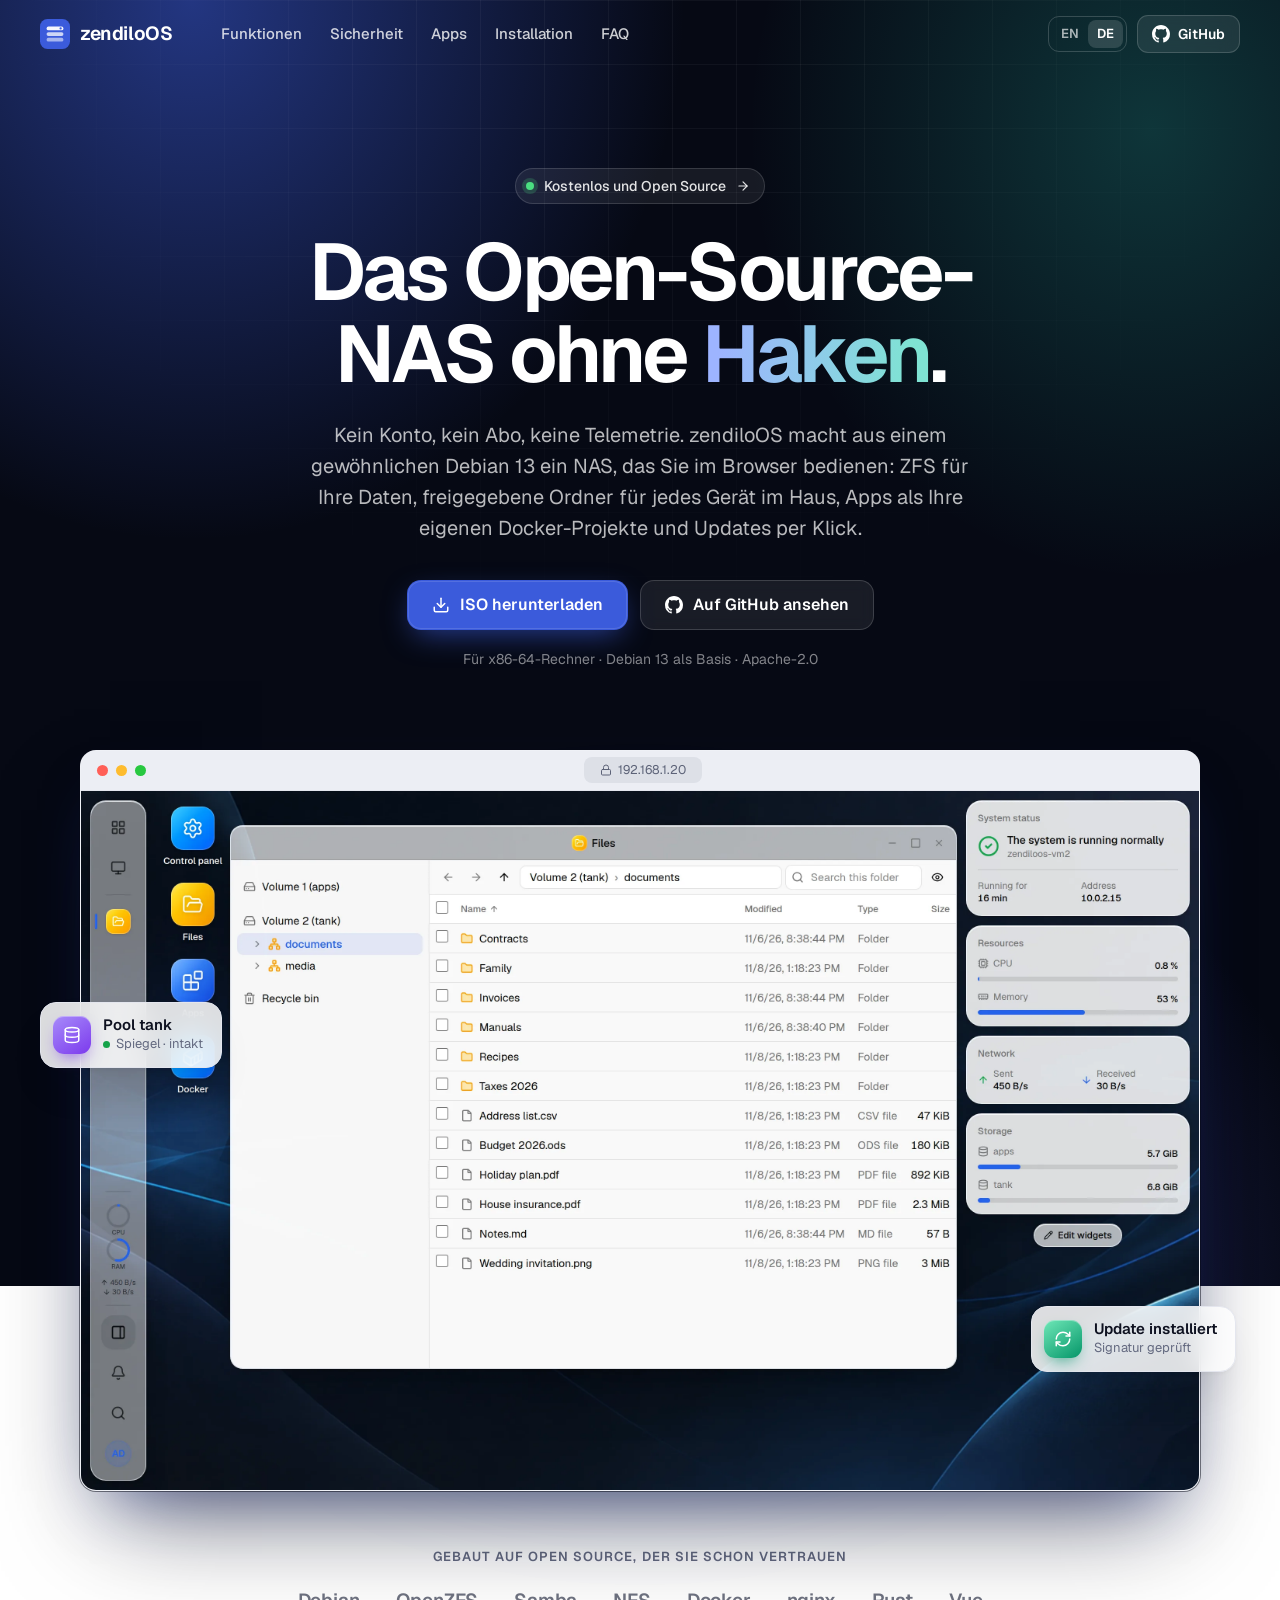
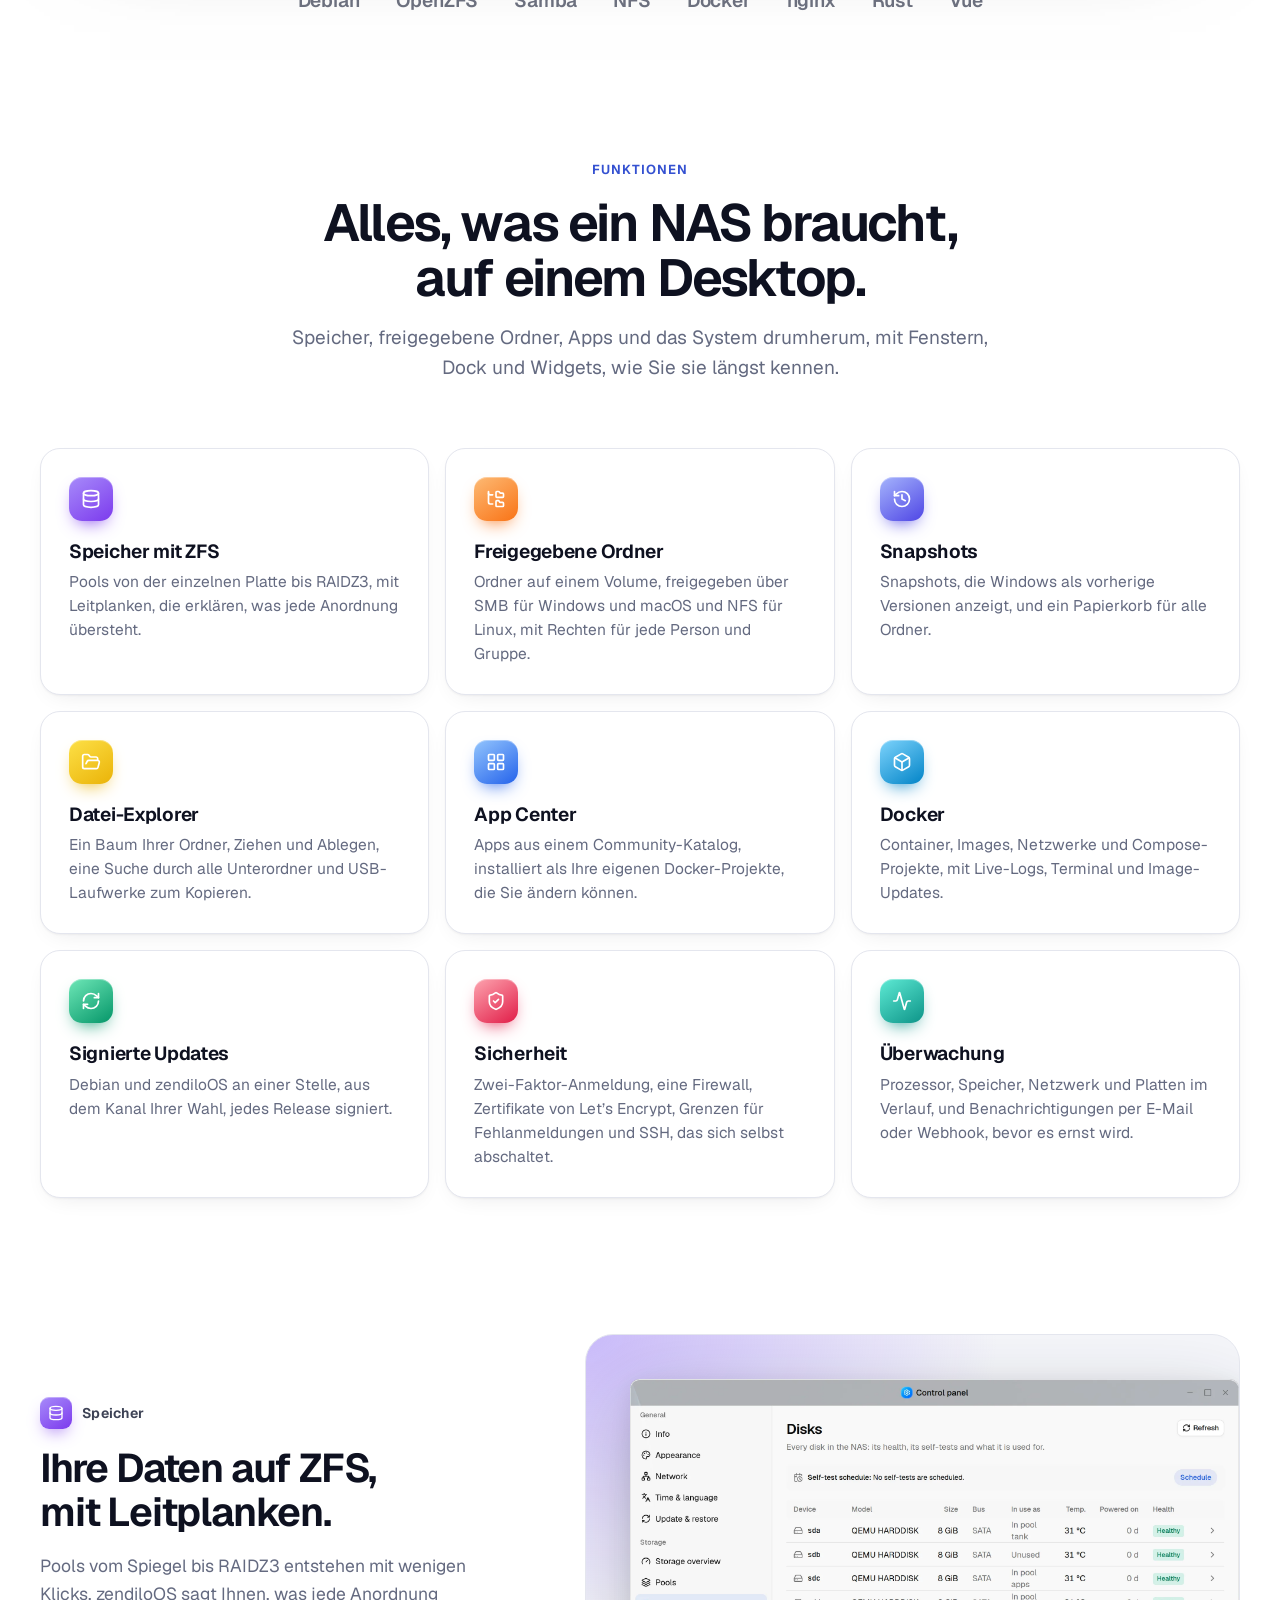
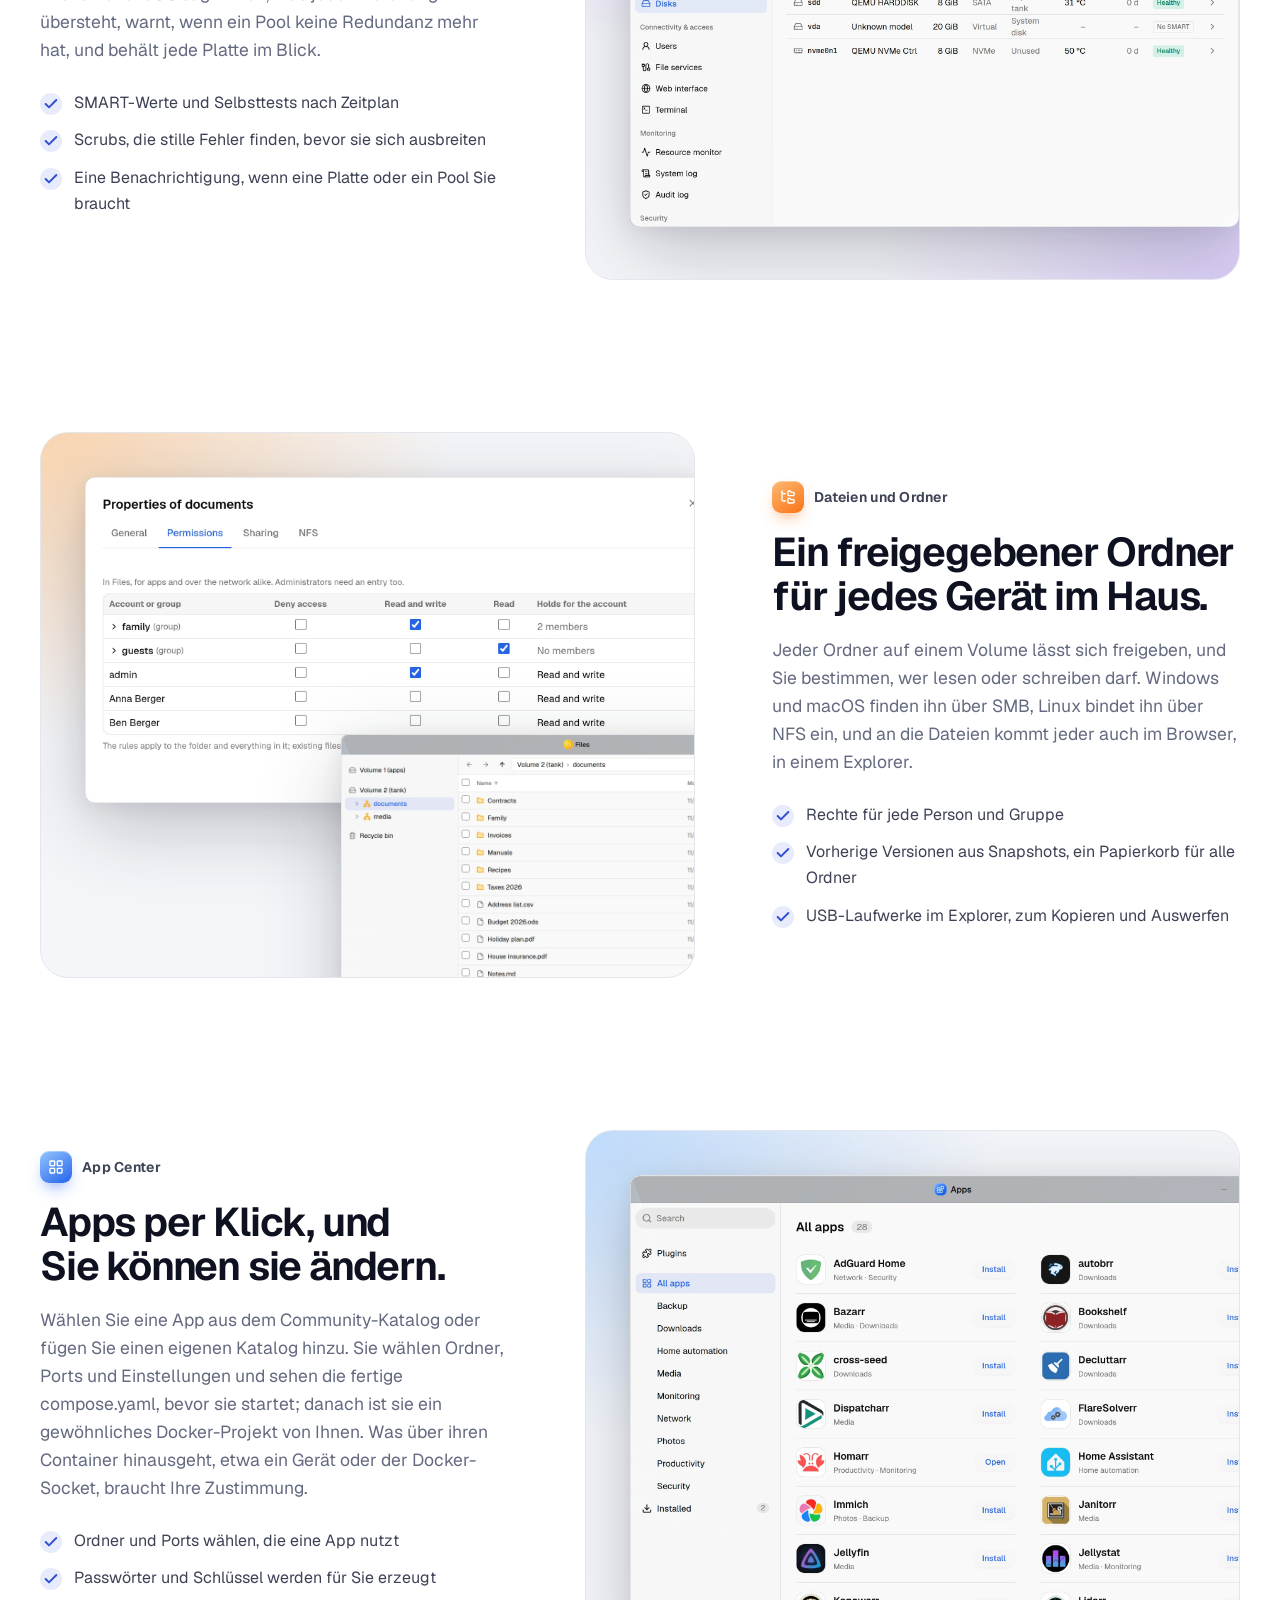
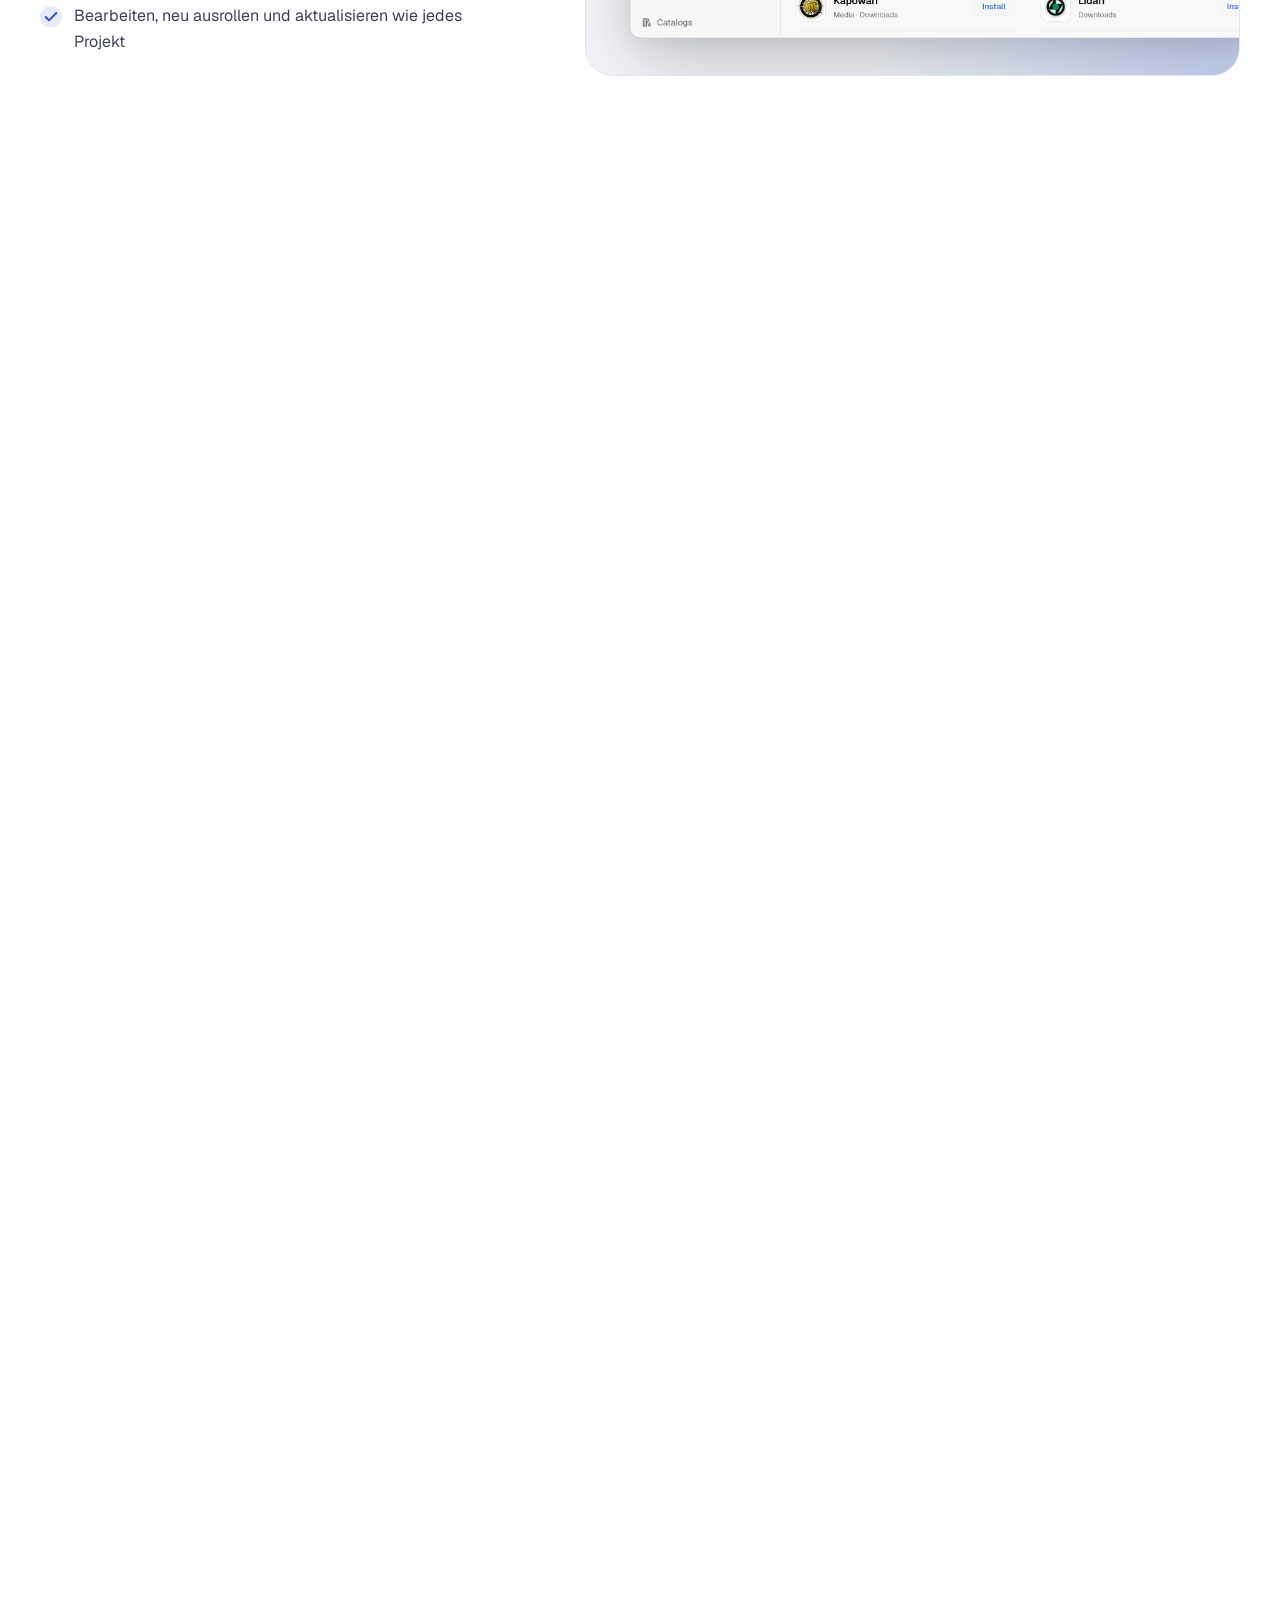
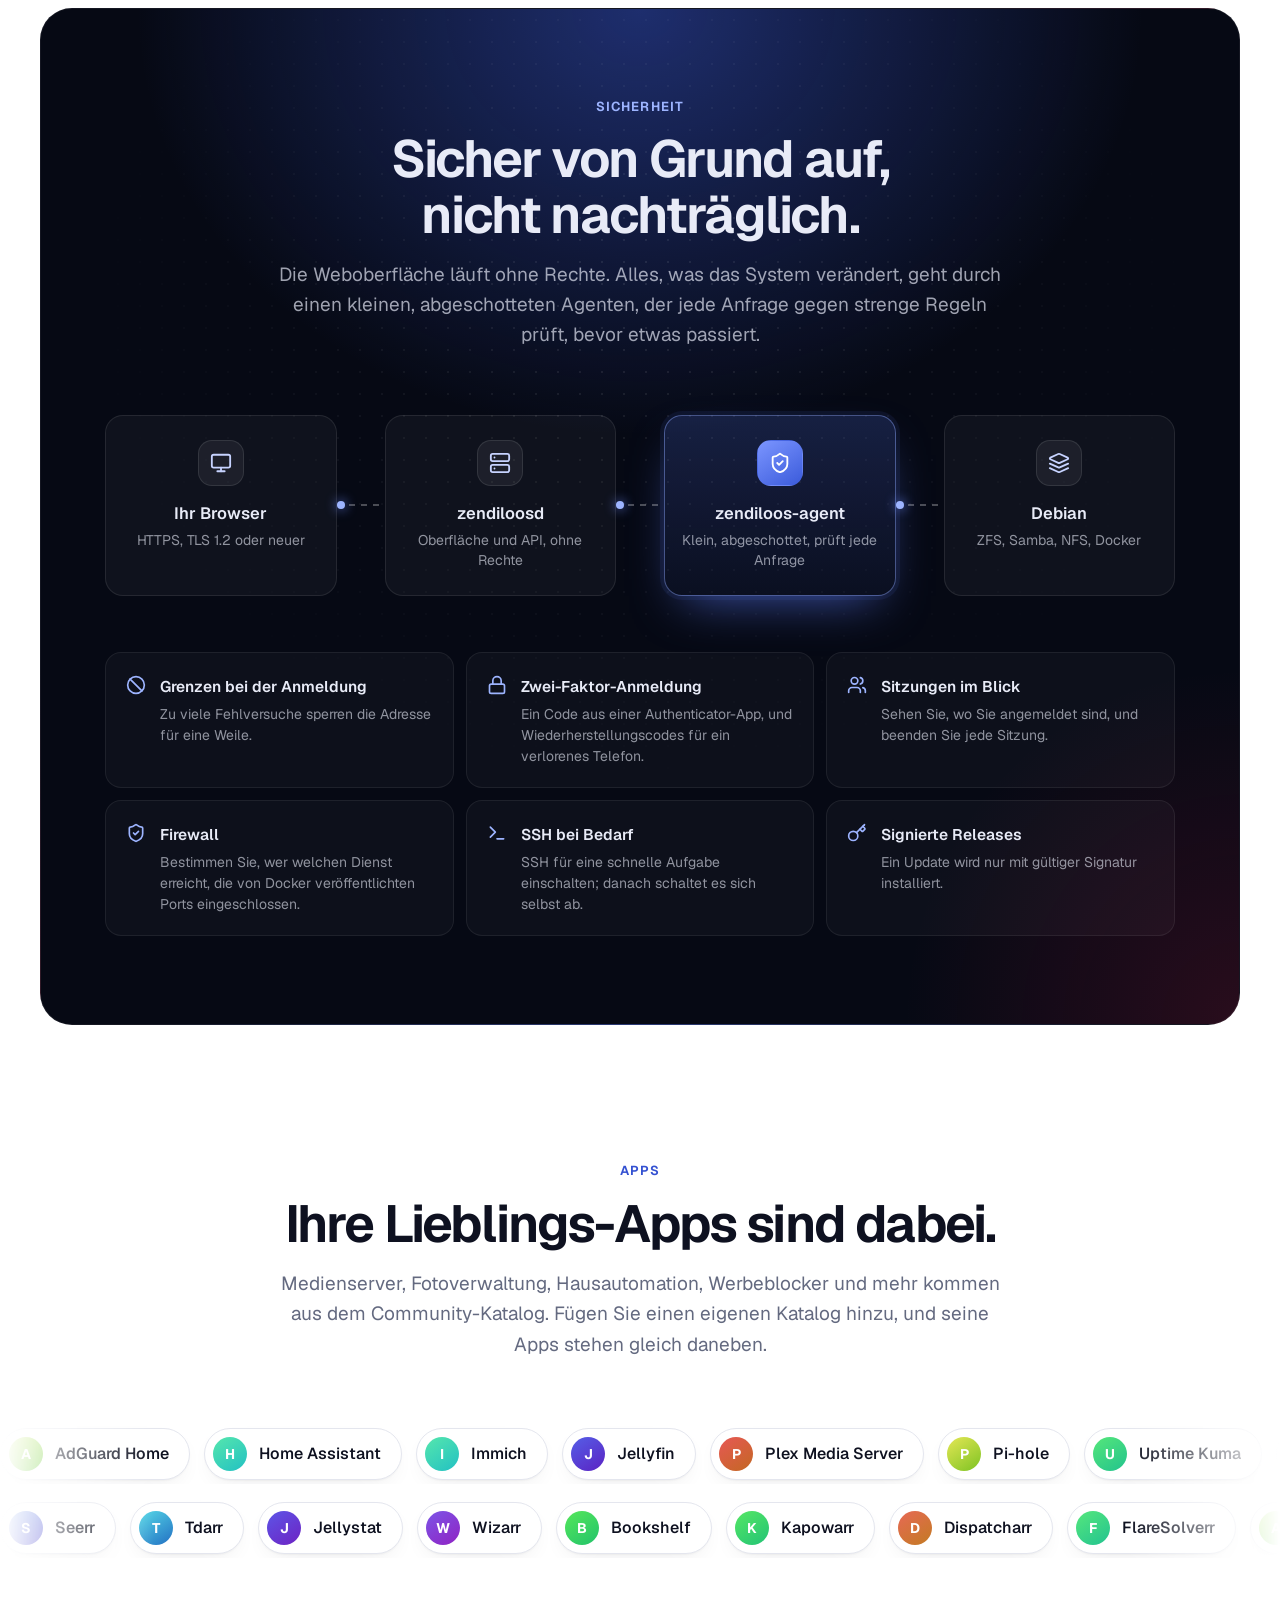
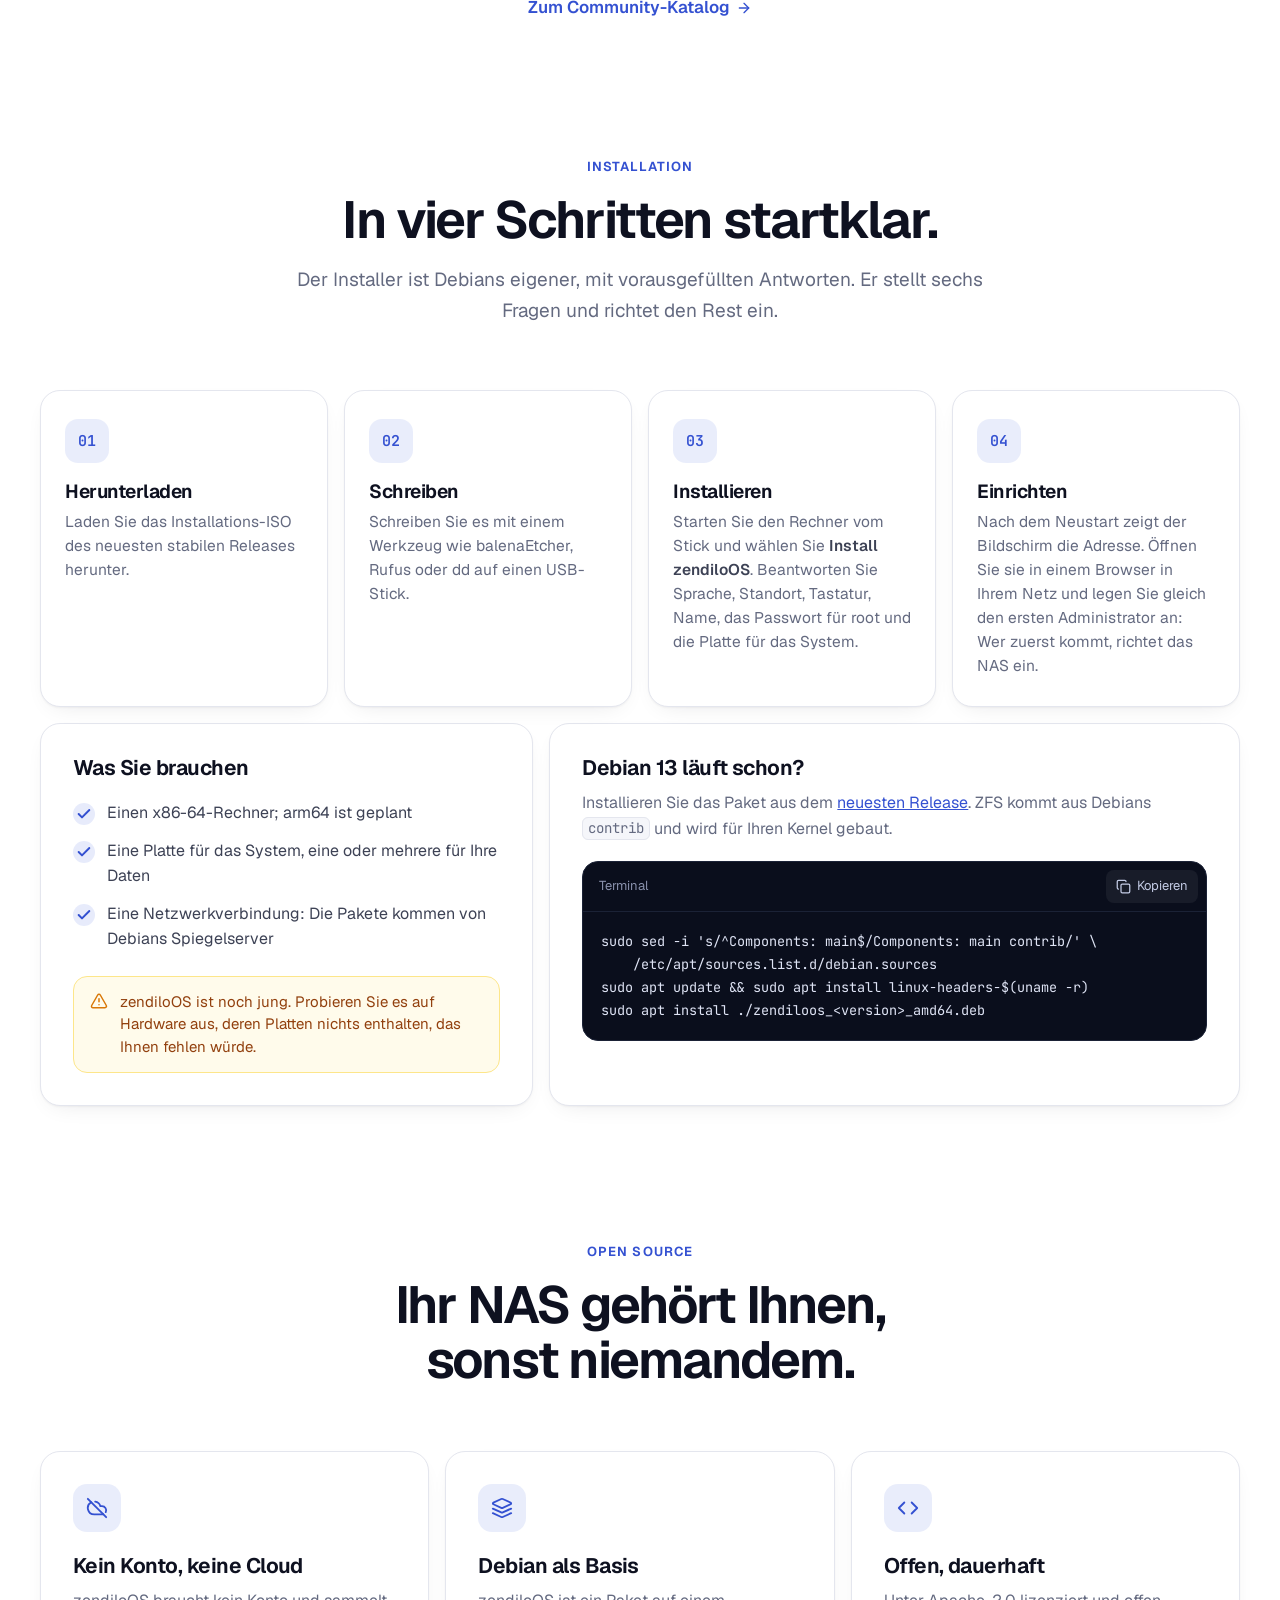
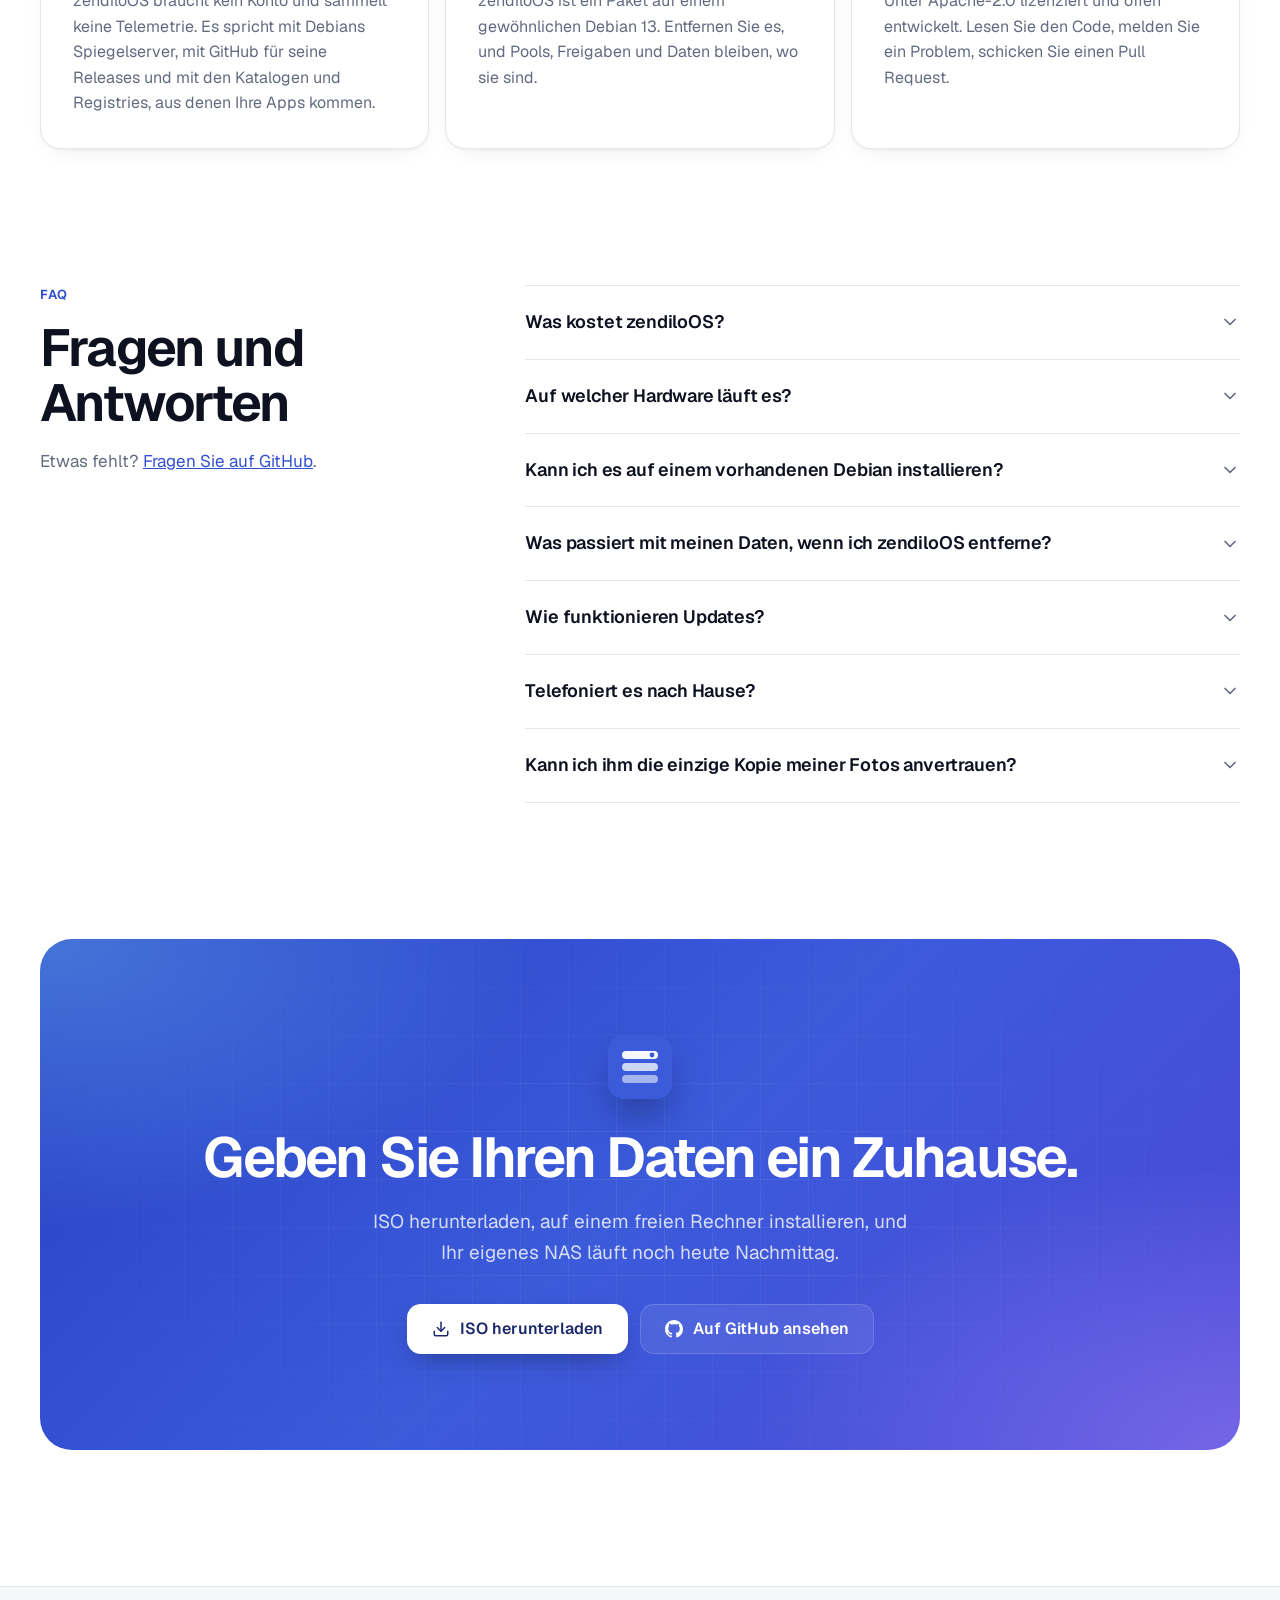
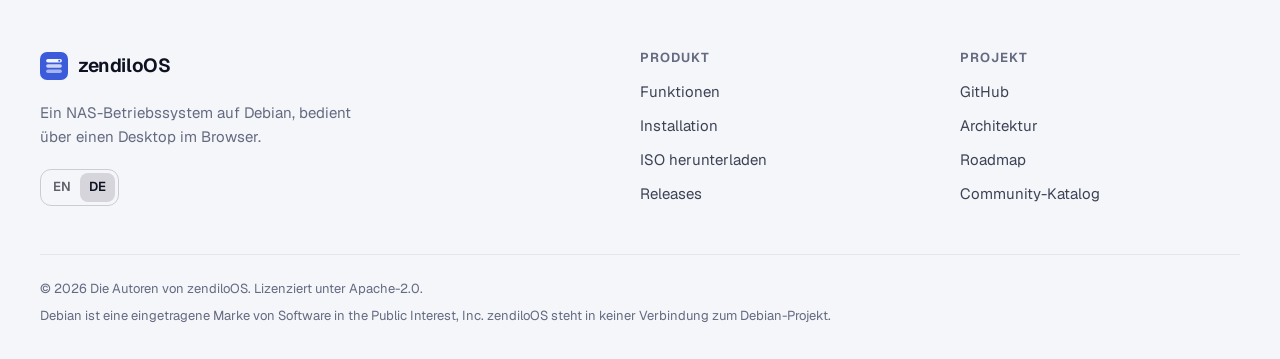
==== de/index.html @ 6bc957c3 "Lead with the open-source NAS without strings attached The hero said the NAS feels like a desktop, w" ====
<!doctype html>
<html lang="de">
<head>
<meta charset="utf-8">
<meta name="viewport" content="width=device-width, initial-scale=1">
<title>zendiloOS: ein NAS, das Sie im Browser bedienen</title>
<meta name="description" content="zendiloOS macht aus Debian 13 ein NAS mit ZFS-Speicher, über SMB und NFS freigegebenen Ordnern, einem App Center für Docker-Apps, Zwei-Faktor-Anmeldung, Firewall und signierten Updates, bedient über einen Desktop im Browser. Kostenlos und Open Source.">
<link rel="canonical" href="https://mavnezz.github.io/zendiloOS.page/de/">
<link rel="alternate" hreflang="en" href="https://mavnezz.github.io/zendiloOS.page/">
<link rel="alternate" hreflang="de" href="https://mavnezz.github.io/zendiloOS.page/de/">
<link rel="alternate" hreflang="x-default" href="https://mavnezz.github.io/zendiloOS.page/">
<meta name="theme-color" content="#070a16">
<meta name="color-scheme" content="light dark">
<link rel="icon" href="../favicon.svg" type="image/svg+xml">
<meta property="og:type" content="website">
<meta property="og:site_name" content="zendiloOS">
<meta property="og:title" content="zendiloOS: ein NAS, das Sie im Browser bedienen">
<meta property="og:description" content="zendiloOS macht aus Debian 13 ein NAS mit ZFS-Speicher, über SMB und NFS freigegebenen Ordnern, einem App Center für Docker-Apps, Zwei-Faktor-Anmeldung, Firewall und signierten Updates, bedient über einen Desktop im Browser. Kostenlos und Open Source.">
<meta property="og:url" content="https://mavnezz.github.io/zendiloOS.page/de/">
<meta property="og:locale" content="de_DE">
<meta property="og:image" content="https://mavnezz.github.io/zendiloOS.page/assets/img/og-de.jpg">
<meta property="og:image:width" content="1200">
<meta property="og:image:height" content="630">
<meta name="twitter:card" content="summary_large_image">
<link rel="preload" href="../assets/fonts/geist.woff2" as="font" type="font/woff2" crossorigin>
<link rel="stylesheet" href="../assets/css/site.css">
<script>document.documentElement.classList.add('js')</script>
<script type="application/ld+json">{"@context":"https://schema.org","@type":"SoftwareApplication","name":"zendiloOS","description":"zendiloOS macht aus Debian 13 ein NAS mit ZFS-Speicher, über SMB und NFS freigegebenen Ordnern, einem App Center für Docker-Apps, Zwei-Faktor-Anmeldung, Firewall und signierten Updates, bedient über einen Desktop im Browser. Kostenlos und Open Source.","url":"https://mavnezz.github.io/zendiloOS.page/de/","downloadUrl":"https://github.com/mavnezz/zendiloOS/releases/latest/download/zendiloos-amd64-netinst.iso","operatingSystem":"Debian 13","applicationCategory":"UtilitiesApplication","license":"https://www.apache.org/licenses/LICENSE-2.0","offers":{"@type":"Offer","price":"0","priceCurrency":"EUR"},"image":"https://mavnezz.github.io/zendiloOS.page/assets/img/og-de.jpg"}</script>
</head>
<body>
<a class="skip" href="#main">Zum Inhalt springen</a>

<header class="header" id="top">
  <div class="container header-inner">
    <a class="brand" href="../de/" aria-label="zendiloOS">
      <img src="../favicon.svg" width="30" height="30" alt="">
      <span>zendiloOS</span>
    </a>
    <nav class="nav" id="nav" aria-label="Hauptmenü"><a href="#features">Funktionen</a><a href="#security">Sicherheit</a><a href="#apps">Apps</a><a href="#install">Installation</a><a href="#faq">FAQ</a></nav>
    <div class="header-actions">
      <div class="lang" role="group" aria-label="Sprache"><a href="../" hreflang="en" lang="en" data-lang="en">EN</a><a href="../de/" hreflang="de" lang="de" data-lang="de" aria-current="page">DE</a></div>
      <a class="btn btn-small btn-glass" href="https://github.com/mavnezz/zendiloOS" aria-label="GitHub"><svg class="i" width="18" height="18" viewBox="0 0 16 16" fill="currentColor" aria-hidden="true"><path d="M8 0c4.42 0 8 3.58 8 8a8.013 8.013 0 0 1-5.45 7.59c-.4.08-.55-.17-.55-.38 0-.27.01-1.13.01-2.2 0-.75-.25-1.23-.54-1.48 1.78-.2 3.65-.88 3.65-3.95 0-.88-.31-1.59-.82-2.15.08-.2.36-1.02-.08-2.12 0 0-.67-.22-2.2.82-.64-.18-1.32-.27-2-.27-.68 0-1.36.09-2 .27-1.53-1.03-2.2-.82-2.2-.82-.44 1.1-.16 1.92-.08 2.12-.51.56-.82 1.28-.82 2.15 0 3.06 1.86 3.75 3.64 3.95-.23.2-.44.55-.51 1.07-.46.21-1.61.55-2.33-.66-.15-.24-.6-.83-1.23-.82-.67.01-.27.38.01.53.34.19.73.9.82 1.13.16.45.68 1.31 2.69.94 0 .67.01 1.3.01 1.49 0 .21-.15.45-.55.38A7.995 7.995 0 0 1 0 8c0-4.42 3.58-8 8-8Z"/></svg><span class="hide-sm">GitHub</span></a>
      <button class="menu-button" type="button" aria-controls="nav" aria-expanded="false" aria-label="Menü"><svg class="i" width="22" height="22" viewBox="0 0 24 24" fill="none" stroke="currentColor" stroke-width="2" stroke-linecap="round" stroke-linejoin="round" aria-hidden="true"><path d="M4 6h16"/><path d="M4 12h16"/><path d="M4 18h16"/></svg><svg class="i" width="22" height="22" viewBox="0 0 24 24" fill="none" stroke="currentColor" stroke-width="2" stroke-linecap="round" stroke-linejoin="round" aria-hidden="true"><path d="M18 6 6 18"/><path d="m6 6 12 12"/></svg></button>
    </div>
  </div>
</header>

<main id="main">
  <section class="hero">
    <div class="container hero-text">
      <a class="pill" href="https://github.com/mavnezz/zendiloOS/releases/latest" data-release="zendiloOS {version} ist da">
        <span class="pill-dot"></span><span data-release-text>Kostenlos und Open Source</span><svg class="i" width="14" height="14" viewBox="0 0 24 24" fill="none" stroke="currentColor" stroke-width="2" stroke-linecap="round" stroke-linejoin="round" aria-hidden="true"><path d="M5 12h14"/><path d="m12 5 7 7-7 7"/></svg>
      </a>
      <h1>Das Open-Source-NAS ohne <em>Haken</em>.</h1>
      <p class="lead">Kein Konto, kein Abo, keine Telemetrie. zendiloOS macht aus einem gewöhnlichen Debian 13 ein NAS, das Sie im Browser bedienen: ZFS für Ihre Daten, freigegebene Ordner für jedes Gerät im Haus, Apps als Ihre eigenen Docker-Projekte und Updates per Klick.</p>
      <div class="actions">
        <a class="btn btn-primary" href="https://github.com/mavnezz/zendiloOS/releases/latest/download/zendiloos-amd64-netinst.iso" data-download><svg class="i" width="18" height="18" viewBox="0 0 24 24" fill="none" stroke="currentColor" stroke-width="2" stroke-linecap="round" stroke-linejoin="round" aria-hidden="true"><path d="M12 15V3"/><path d="M21 15v4a2 2 0 0 1-2 2H5a2 2 0 0 1-2-2v-4"/><path d="m7 10 5 5 5-5"/></svg><span>ISO herunterladen</span></a>
        <a class="btn btn-glass" href="https://github.com/mavnezz/zendiloOS"><svg class="i" width="18" height="18" viewBox="0 0 16 16" fill="currentColor" aria-hidden="true"><path d="M8 0c4.42 0 8 3.58 8 8a8.013 8.013 0 0 1-5.45 7.59c-.4.08-.55-.17-.55-.38 0-.27.01-1.13.01-2.2 0-.75-.25-1.23-.54-1.48 1.78-.2 3.65-.88 3.65-3.95 0-.88-.31-1.59-.82-2.15.08-.2.36-1.02-.08-2.12 0 0-.67-.22-2.2.82-.64-.18-1.32-.27-2-.27-.68 0-1.36.09-2 .27-1.53-1.03-2.2-.82-2.2-.82-.44 1.1-.16 1.92-.08 2.12-.51.56-.82 1.28-.82 2.15 0 3.06 1.86 3.75 3.64 3.95-.23.2-.44.55-.51 1.07-.46.21-1.61.55-2.33-.66-.15-.24-.6-.83-1.23-.82-.67.01-.27.38.01.53.34.19.73.9.82 1.13.16.45.68 1.31 2.69.94 0 .67.01 1.3.01 1.49 0 .21-.15.45-.55.38A7.995 7.995 0 0 1 0 8c0-4.42 3.58-8 8-8Z"/></svg><span>Auf GitHub ansehen</span></a>
      </div>
      <p class="hero-meta"><span data-download-meta data-template="Version {version} · {size} · x86-64 · Apache-2.0">Für x86-64-Rechner · Debian 13 als Basis · Apache-2.0</span></p>
    </div>
    <div class="container">
      <div class="hero-visual">
        <div class="frame">
          <div class="frame-bar" aria-hidden="true">
            <i></i><i></i><i></i>
            <span class="frame-url"><svg class="i" width="12" height="12" viewBox="0 0 24 24" fill="none" stroke="currentColor" stroke-width="2" stroke-linecap="round" stroke-linejoin="round" aria-hidden="true"><rect width="18" height="11" x="3" y="11" rx="2" ry="2"/><path d="M7 11V7a5 5 0 0 1 10 0v4"/></svg>192.168.1.20</span>
          </div>
          <picture class=""><source srcset="../assets/img/hero-dark.webp" media="(prefers-color-scheme: dark)"><img src="../assets/img/hero-light.webp" width="2880" height="1800" alt="Der zendiloOS-Desktop im Browser: Der Datei-Explorer zeigt den Ordner documents, daneben zeigen Widgets Systemzustand, Auslastung, Netzwerk und Speicher." fetchpriority="high" decoding="async"></picture>
        </div>
        <div class="chip chip-a" aria-hidden="true">
          <span class="tile" style="--c1:#a78bfa;--c2:#7c3aed"><svg class="i" width="18" height="18" viewBox="0 0 24 24" fill="none" stroke="currentColor" stroke-width="2" stroke-linecap="round" stroke-linejoin="round" aria-hidden="true"><ellipse cx="12" cy="5" rx="9" ry="3"/><path d="M3 5V19A9 3 0 0 0 21 19V5"/><path d="M3 12A9 3 0 0 0 21 12"/></svg></span>
          <span><strong>Pool tank</strong><small><i class="ok"></i>Spiegel · intakt</small></span>
        </div>
        <div class="chip chip-b" aria-hidden="true">
          <span class="tile" style="--c1:#6ee7b7;--c2:#059669"><svg class="i" width="18" height="18" viewBox="0 0 24 24" fill="none" stroke="currentColor" stroke-width="2" stroke-linecap="round" stroke-linejoin="round" aria-hidden="true"><path d="M3 12a9 9 0 0 1 9-9 9.75 9.75 0 0 1 6.74 2.74L21 8"/><path d="M21 3v5h-5"/><path d="M21 12a9 9 0 0 1-9 9 9.75 9.75 0 0 1-6.74-2.74L3 16"/><path d="M8 16H3v5"/></svg></span>
          <span><strong>Update installiert</strong><small>Signatur geprüft</small></span>
        </div>
      </div>
    </div>
  </section>

  <section class="built-on" aria-label="Gebaut auf Open Source, der Sie schon vertrauen">
    <div class="container">
      <p>Gebaut auf Open Source, der Sie schon vertrauen</p>
      <ul><li>Debian</li><li>OpenZFS</li><li>Samba</li><li>NFS</li><li>Docker</li><li>nginx</li><li>Rust</li><li>Vue</li></ul>
    </div>
  </section>

  <section class="section" id="features">
    <div class="container">
      <header class="section-head reveal">
        <p class="eyebrow">Funktionen</p>
        <h2>Alles, was ein NAS braucht, auf einem Desktop.</h2>
        <p>Speicher, freigegebene Ordner, Apps und das System drumherum, mit Fenstern, Dock und Widgets, wie Sie sie längst kennen.</p>
      </header>
      <div class="features">
        <article class="card feature reveal">
          <span class="tile" style="--c1:#a78bfa;--c2:#7c3aed"><svg class="i" width="20" height="20" viewBox="0 0 24 24" fill="none" stroke="currentColor" stroke-width="2" stroke-linecap="round" stroke-linejoin="round" aria-hidden="true"><ellipse cx="12" cy="5" rx="9" ry="3"/><path d="M3 5V19A9 3 0 0 0 21 19V5"/><path d="M3 12A9 3 0 0 0 21 12"/></svg></span>
          <h3>Speicher mit ZFS</h3>
          <p>Pools von der einzelnen Platte bis RAIDZ3, mit Leitplanken, die erklären, was jede Anordnung übersteht.</p>
        </article>
        <article class="card feature reveal">
          <span class="tile" style="--c1:#fdba74;--c2:#f97316"><svg class="i" width="20" height="20" viewBox="0 0 24 24" fill="none" stroke="currentColor" stroke-width="2" stroke-linecap="round" stroke-linejoin="round" aria-hidden="true"><path d="M20 10a1 1 0 0 0 1-1V6a1 1 0 0 0-1-1h-2.5a1 1 0 0 1-.8-.4l-.9-1.2A1 1 0 0 0 15 3h-2a1 1 0 0 0-1 1v5a1 1 0 0 0 1 1Z"/><path d="M20 21a1 1 0 0 0 1-1v-3a1 1 0 0 0-1-1h-2.9a1 1 0 0 1-.88-.55l-.42-.85a1 1 0 0 0-.92-.6H13a1 1 0 0 0-1 1v5a1 1 0 0 0 1 1Z"/><path d="M3 5a2 2 0 0 0 2 2h3"/><path d="M3 3v13a2 2 0 0 0 2 2h3"/></svg></span>
          <h3>Freigegebene Ordner</h3>
          <p>Ordner auf einem Volume, freigegeben über SMB für Windows und macOS und NFS für Linux, mit Rechten für jede Person und Gruppe.</p>
        </article>
        <article class="card feature reveal">
          <span class="tile" style="--c1:#a5b4fc;--c2:#4f46e5"><svg class="i" width="20" height="20" viewBox="0 0 24 24" fill="none" stroke="currentColor" stroke-width="2" stroke-linecap="round" stroke-linejoin="round" aria-hidden="true"><path d="M3 12a9 9 0 1 0 9-9 9.75 9.75 0 0 0-6.74 2.74L3 8"/><path d="M3 3v5h5"/><path d="M12 7v5l4 2"/></svg></span>
          <h3>Snapshots</h3>
          <p>Snapshots, die Windows als vorherige Versionen anzeigt, und ein Papierkorb für alle Ordner.</p>
        </article>
        <article class="card feature reveal">
          <span class="tile" style="--c1:#fde047;--c2:#eab308"><svg class="i" width="20" height="20" viewBox="0 0 24 24" fill="none" stroke="currentColor" stroke-width="2" stroke-linecap="round" stroke-linejoin="round" aria-hidden="true"><path d="m6 14 1.5-2.9A2 2 0 0 1 9.24 10H20a2 2 0 0 1 1.94 2.5l-1.54 6a2 2 0 0 1-1.95 1.5H4a2 2 0 0 1-2-2V5a2 2 0 0 1 2-2h3.9a2 2 0 0 1 1.69.9l.81 1.2a2 2 0 0 0 1.67.9H18a2 2 0 0 1 2 2v2"/></svg></span>
          <h3>Datei-Explorer</h3>
          <p>Ein Baum Ihrer Ordner, Ziehen und Ablegen, eine Suche durch alle Unterordner und USB-Laufwerke zum Kopieren.</p>
        </article>
        <article class="card feature reveal">
          <span class="tile" style="--c1:#93c5fd;--c2:#2563eb"><svg class="i" width="20" height="20" viewBox="0 0 24 24" fill="none" stroke="currentColor" stroke-width="2" stroke-linecap="round" stroke-linejoin="round" aria-hidden="true"><rect width="7" height="7" x="3" y="3" rx="1"/><rect width="7" height="7" x="14" y="3" rx="1"/><rect width="7" height="7" x="14" y="14" rx="1"/><rect width="7" height="7" x="3" y="14" rx="1"/></svg></span>
          <h3>App Center</h3>
          <p>Apps aus einem Community-Katalog, installiert als Ihre eigenen Docker-Projekte, die Sie ändern können.</p>
        </article>
        <article class="card feature reveal">
          <span class="tile" style="--c1:#7dd3fc;--c2:#0284c7"><svg class="i" width="20" height="20" viewBox="0 0 24 24" fill="none" stroke="currentColor" stroke-width="2" stroke-linecap="round" stroke-linejoin="round" aria-hidden="true"><path d="M21 8a2 2 0 0 0-1-1.73l-7-4a2 2 0 0 0-2 0l-7 4A2 2 0 0 0 3 8v8a2 2 0 0 0 1 1.73l7 4a2 2 0 0 0 2 0l7-4A2 2 0 0 0 21 16Z"/><path d="m3.3 7 8.7 5 8.7-5"/><path d="M12 22V12"/></svg></span>
          <h3>Docker</h3>
          <p>Container, Images, Netzwerke und Compose-Projekte, mit Live-Logs, Terminal und Image-Updates.</p>
        </article>
        <article class="card feature reveal">
          <span class="tile" style="--c1:#6ee7b7;--c2:#059669"><svg class="i" width="20" height="20" viewBox="0 0 24 24" fill="none" stroke="currentColor" stroke-width="2" stroke-linecap="round" stroke-linejoin="round" aria-hidden="true"><path d="M3 12a9 9 0 0 1 9-9 9.75 9.75 0 0 1 6.74 2.74L21 8"/><path d="M21 3v5h-5"/><path d="M21 12a9 9 0 0 1-9 9 9.75 9.75 0 0 1-6.74-2.74L3 16"/><path d="M8 16H3v5"/></svg></span>
          <h3>Signierte Updates</h3>
          <p>Debian und zendiloOS an einer Stelle, aus dem Kanal Ihrer Wahl, jedes Release signiert.</p>
        </article>
        <article class="card feature reveal">
          <span class="tile" style="--c1:#fda4af;--c2:#e11d48"><svg class="i" width="20" height="20" viewBox="0 0 24 24" fill="none" stroke="currentColor" stroke-width="2" stroke-linecap="round" stroke-linejoin="round" aria-hidden="true"><path d="M20 13c0 5-3.5 7.5-7.66 8.95a1 1 0 0 1-.67-.01C7.5 20.5 4 18 4 13V6a1 1 0 0 1 1-1c2 0 4.5-1.2 6.24-2.72a1.17 1.17 0 0 1 1.52 0C14.51 3.81 17 5 19 5a1 1 0 0 1 1 1z"/><path d="m9 12 2 2 4-4"/></svg></span>
          <h3>Sicherheit</h3>
          <p>Zwei-Faktor-Anmeldung, eine Firewall, Zertifikate von Let’s Encrypt, Grenzen für Fehlanmeldungen und SSH, das sich selbst abschaltet.</p>
        </article>
        <article class="card feature reveal">
          <span class="tile" style="--c1:#5eead4;--c2:#0d9488"><svg class="i" width="20" height="20" viewBox="0 0 24 24" fill="none" stroke="currentColor" stroke-width="2" stroke-linecap="round" stroke-linejoin="round" aria-hidden="true"><path d="M22 12h-2.48a2 2 0 0 0-1.93 1.46l-2.35 8.36a.25.25 0 0 1-.48 0L9.24 2.18a.25.25 0 0 0-.48 0l-2.35 8.36A2 2 0 0 1 4.49 12H2"/></svg></span>
          <h3>Überwachung</h3>
          <p>Prozessor, Speicher, Netzwerk und Platten im Verlauf, und Benachrichtigungen per E-Mail oder Webhook, bevor es ernst wird.</p>
        </article>
      </div>
    </div>
  </section>

  <section class="section section-tour" aria-label="Ein Rundgang durch zendiloOS">
    <div class="container tour">
      <div class="row reveal" id="tour-storage">
        <div class="row-text">
          <p class="eyebrow-app" style="--c1:#a78bfa;--c2:#7c3aed"><span class="tile" style="--c1:#a78bfa;--c2:#7c3aed"><svg class="i" width="16" height="16" viewBox="0 0 24 24" fill="none" stroke="currentColor" stroke-width="2" stroke-linecap="round" stroke-linejoin="round" aria-hidden="true"><ellipse cx="12" cy="5" rx="9" ry="3"/><path d="M3 5V19A9 3 0 0 0 21 19V5"/><path d="M3 12A9 3 0 0 0 21 12"/></svg></span><span>Speicher</span></p>
          <h3>Ihre Daten auf ZFS, mit Leitplanken.</h3>
          <p>Pools vom Spiegel bis RAIDZ3 entstehen mit wenigen Klicks. zendiloOS sagt Ihnen, was jede Anordnung übersteht, warnt, wenn ein Pool keine Redundanz mehr hat, und behält jede Platte im Blick.</p>
          <ul class="checks"><li><svg class="i" width="18" height="18" viewBox="0 0 24 24" fill="none" stroke="currentColor" stroke-width="2" stroke-linecap="round" stroke-linejoin="round" aria-hidden="true"><path d="M20 6 9 17l-5-5"/></svg><span>SMART-Werte und Selbsttests nach Zeitplan</span></li><li><svg class="i" width="18" height="18" viewBox="0 0 24 24" fill="none" stroke="currentColor" stroke-width="2" stroke-linecap="round" stroke-linejoin="round" aria-hidden="true"><path d="M20 6 9 17l-5-5"/></svg><span>Scrubs, die stille Fehler finden, bevor sie sich ausbreiten</span></li><li><svg class="i" width="18" height="18" viewBox="0 0 24 24" fill="none" stroke="currentColor" stroke-width="2" stroke-linecap="round" stroke-linejoin="round" aria-hidden="true"><path d="M20 6 9 17l-5-5"/></svg><span>Eine Benachrichtigung, wenn eine Platte oder ein Pool Sie braucht</span></li></ul>
        </div>
        <div class="stage fit" style="--c1:#a78bfa;--c2:#7c3aed"><picture class=""><source srcset="../assets/img/disks-dark.webp" media="(prefers-color-scheme: dark)"><img src="../assets/img/disks-light.webp" width="2064" height="1520" alt="Die Laufwerke in der Systemsteuerung: jede Platte mit Modell, Größe, Pool, Temperatur und SMART-Zustand." loading="lazy" decoding="async"></picture></div>
      </div>
      <div class="row flip reveal" id="tour-shares">
        <div class="row-text">
          <p class="eyebrow-app" style="--c1:#fdba74;--c2:#f97316"><span class="tile" style="--c1:#fdba74;--c2:#f97316"><svg class="i" width="16" height="16" viewBox="0 0 24 24" fill="none" stroke="currentColor" stroke-width="2" stroke-linecap="round" stroke-linejoin="round" aria-hidden="true"><path d="M20 10a1 1 0 0 0 1-1V6a1 1 0 0 0-1-1h-2.5a1 1 0 0 1-.8-.4l-.9-1.2A1 1 0 0 0 15 3h-2a1 1 0 0 0-1 1v5a1 1 0 0 0 1 1Z"/><path d="M20 21a1 1 0 0 0 1-1v-3a1 1 0 0 0-1-1h-2.9a1 1 0 0 1-.88-.55l-.42-.85a1 1 0 0 0-.92-.6H13a1 1 0 0 0-1 1v5a1 1 0 0 0 1 1Z"/><path d="M3 5a2 2 0 0 0 2 2h3"/><path d="M3 3v13a2 2 0 0 0 2 2h3"/></svg></span><span>Dateien und Ordner</span></p>
          <h3>Ein freigegebener Ordner für jedes Gerät im Haus.</h3>
          <p>Jeder Ordner auf einem Volume lässt sich freigeben, und Sie bestimmen, wer lesen oder schreiben darf. Windows und macOS finden ihn über SMB, Linux bindet ihn über NFS ein, und an die Dateien kommt jeder auch im Browser, in einem Explorer.</p>
          <ul class="checks"><li><svg class="i" width="18" height="18" viewBox="0 0 24 24" fill="none" stroke="currentColor" stroke-width="2" stroke-linecap="round" stroke-linejoin="round" aria-hidden="true"><path d="M20 6 9 17l-5-5"/></svg><span>Rechte für jede Person und Gruppe</span></li><li><svg class="i" width="18" height="18" viewBox="0 0 24 24" fill="none" stroke="currentColor" stroke-width="2" stroke-linecap="round" stroke-linejoin="round" aria-hidden="true"><path d="M20 6 9 17l-5-5"/></svg><span>Vorherige Versionen aus Snapshots, ein Papierkorb für alle Ordner</span></li><li><svg class="i" width="18" height="18" viewBox="0 0 24 24" fill="none" stroke="currentColor" stroke-width="2" stroke-linecap="round" stroke-linejoin="round" aria-hidden="true"><path d="M20 6 9 17l-5-5"/></svg><span>USB-Laufwerke im Explorer, zum Kopieren und Auswerfen</span></li></ul>
        </div>
        <div class="stage stack" style="--c1:#fdba74;--c2:#f97316"><picture class=""><source srcset="../assets/img/shares-dark.webp" media="(prefers-color-scheme: dark)"><img src="../assets/img/shares-light.webp" width="1792" height="924" alt="Die Eigenschaften des Ordners documents: Die Gruppe family darf lesen und schreiben, guests darf lesen." loading="lazy" decoding="async"></picture><picture class="back"><source srcset="../assets/img/files-dark.webp" media="(prefers-color-scheme: dark)"><img src="../assets/img/files-light.webp" width="2064" height="1400" alt="Der Datei-Explorer im Browser mit dem Ordner documents." loading="lazy" decoding="async"></picture></div>
      </div>
      <div class="row reveal" id="tour-apps">
        <div class="row-text">
          <p class="eyebrow-app" style="--c1:#93c5fd;--c2:#2563eb"><span class="tile" style="--c1:#93c5fd;--c2:#2563eb"><svg class="i" width="16" height="16" viewBox="0 0 24 24" fill="none" stroke="currentColor" stroke-width="2" stroke-linecap="round" stroke-linejoin="round" aria-hidden="true"><rect width="7" height="7" x="3" y="3" rx="1"/><rect width="7" height="7" x="14" y="3" rx="1"/><rect width="7" height="7" x="14" y="14" rx="1"/><rect width="7" height="7" x="3" y="14" rx="1"/></svg></span><span>App Center</span></p>
          <h3>Apps per Klick, und Sie können sie ändern.</h3>
          <p>Wählen Sie eine App aus dem Community-Katalog oder fügen Sie einen eigenen Katalog hinzu. Sie wählen Ordner, Ports und Einstellungen und sehen die fertige compose.yaml, bevor sie startet; danach ist sie ein gewöhnliches Docker-Projekt von Ihnen. Was über ihren Container hinausgeht, etwa ein Gerät oder der Docker-Socket, braucht Ihre Zustimmung.</p>
          <ul class="checks"><li><svg class="i" width="18" height="18" viewBox="0 0 24 24" fill="none" stroke="currentColor" stroke-width="2" stroke-linecap="round" stroke-linejoin="round" aria-hidden="true"><path d="M20 6 9 17l-5-5"/></svg><span>Ordner und Ports wählen, die eine App nutzt</span></li><li><svg class="i" width="18" height="18" viewBox="0 0 24 24" fill="none" stroke="currentColor" stroke-width="2" stroke-linecap="round" stroke-linejoin="round" aria-hidden="true"><path d="M20 6 9 17l-5-5"/></svg><span>Passwörter und Schlüssel werden für Sie erzeugt</span></li><li><svg class="i" width="18" height="18" viewBox="0 0 24 24" fill="none" stroke="currentColor" stroke-width="2" stroke-linecap="round" stroke-linejoin="round" aria-hidden="true"><path d="M20 6 9 17l-5-5"/></svg><span>Bearbeiten, neu ausrollen und aktualisieren wie jedes Projekt</span></li></ul>
        </div>
        <div class="stage" style="--c1:#93c5fd;--c2:#2563eb"><picture class=""><source srcset="../assets/img/apps-dark.webp" media="(prefers-color-scheme: dark)"><img src="../assets/img/apps-light.webp" width="2064" height="1480" alt="Das App Center mit Apps wie AdGuard Home, Immich, Jellyfin und Home Assistant." loading="lazy" decoding="async"></picture></div>
      </div>
      <div class="row flip reveal" id="tour-docker">
        <div class="row-text">
          <p class="eyebrow-app" style="--c1:#7dd3fc;--c2:#0284c7"><span class="tile" style="--c1:#7dd3fc;--c2:#0284c7"><svg class="i" width="16" height="16" viewBox="0 0 24 24" fill="none" stroke="currentColor" stroke-width="2" stroke-linecap="round" stroke-linejoin="round" aria-hidden="true"><path d="M21 8a2 2 0 0 0-1-1.73l-7-4a2 2 0 0 0-2 0l-7 4A2 2 0 0 0 3 8v8a2 2 0 0 0 1 1.73l7 4a2 2 0 0 0 2 0l7-4A2 2 0 0 0 21 16Z"/><path d="m3.3 7 8.7 5 8.7-5"/><path d="M12 22V12"/></svg></span><span>Docker</span></p>
          <h3>Docker, wenn Sie es genau wissen wollen.</h3>
          <p>Docker ist ein Plugin des App Centers: Installieren Sie es per Klick, wenn Sie es brauchen, und behalten Sie Container, Images, Netzwerke und Logs im Blick, oder betreiben Sie eigene Compose-Projekte.</p>
          <ul class="checks"><li><svg class="i" width="18" height="18" viewBox="0 0 24 24" fill="none" stroke="currentColor" stroke-width="2" stroke-linecap="round" stroke-linejoin="round" aria-hidden="true"><path d="M20 6 9 17l-5-5"/></svg><span>Eine Seite für jeden Container, mit Live-Log und Terminal</span></li><li><svg class="i" width="18" height="18" viewBox="0 0 24 24" fill="none" stroke="currentColor" stroke-width="2" stroke-linecap="round" stroke-linejoin="round" aria-hidden="true"><path d="M20 6 9 17l-5-5"/></svg><span>Container mit neuerem Image markiert und aus der Liste aktualisiert</span></li><li><svg class="i" width="18" height="18" viewBox="0 0 24 24" fill="none" stroke="currentColor" stroke-width="2" stroke-linecap="round" stroke-linejoin="round" aria-hidden="true"><path d="M20 6 9 17l-5-5"/></svg><span>Docker aus Debians eigenen Paketen</span></li></ul>
        </div>
        <div class="stage" style="--c1:#7dd3fc;--c2:#0284c7"><picture class=""><source srcset="../assets/img/docker-dark.webp" media="(prefers-color-scheme: dark)"><img src="../assets/img/docker-light.webp" width="2064" height="1520" alt="Die Container in der Docker-App: Homarr und Uptime Kuma laufen und sind gesund, für Homarr gibt es ein Update." loading="lazy" decoding="async"></picture></div>
      </div>
      <div class="row reveal" id="tour-updates">
        <div class="row-text">
          <p class="eyebrow-app" style="--c1:#6ee7b7;--c2:#059669"><span class="tile" style="--c1:#6ee7b7;--c2:#059669"><svg class="i" width="16" height="16" viewBox="0 0 24 24" fill="none" stroke="currentColor" stroke-width="2" stroke-linecap="round" stroke-linejoin="round" aria-hidden="true"><path d="M3 12a9 9 0 0 1 9-9 9.75 9.75 0 0 1 6.74 2.74L21 8"/><path d="M21 3v5h-5"/><path d="M21 12a9 9 0 0 1-9 9 9.75 9.75 0 0 1-6.74-2.74L3 16"/><path d="M8 16H3v5"/></svg></span><span>Updates</span></p>
          <h3>Updates ohne Überraschungen.</h3>
          <p>Einmal am Tag sucht zendiloOS nach Updates: Debians Paketen und neuen Releases von zendiloOS selbst. Sie entscheiden, wann installiert wird, und das NAS startet nur neu, wenn Sie es sagen.</p>
          <ul class="checks"><li><svg class="i" width="18" height="18" viewBox="0 0 24 24" fill="none" stroke="currentColor" stroke-width="2" stroke-linecap="round" stroke-linejoin="round" aria-hidden="true"><path d="M20 6 9 17l-5-5"/></svg><span>Stabil, Test oder Entwicklung: Sie wählen den Kanal</span></li><li><svg class="i" width="18" height="18" viewBox="0 0 24 24" fill="none" stroke="currentColor" stroke-width="2" stroke-linecap="round" stroke-linejoin="round" aria-hidden="true"><path d="M20 6 9 17l-5-5"/></svg><span>Jedes Release signiert und vor der Installation geprüft</span></li><li><svg class="i" width="18" height="18" viewBox="0 0 24 24" fill="none" stroke="currentColor" stroke-width="2" stroke-linecap="round" stroke-linejoin="round" aria-hidden="true"><path d="M20 6 9 17l-5-5"/></svg><span>ZFS wird vor dem Neustart gegen einen neuen Kernel geprüft</span></li></ul>
        </div>
        <div class="stage" style="--c1:#6ee7b7;--c2:#059669"><picture class=""><source srcset="../assets/img/updates-dark.webp" media="(prefers-color-scheme: dark)"><img src="../assets/img/updates-light.webp" width="2064" height="1520" alt="Aktualisieren &amp; Wiederherstellen in der Systemsteuerung: zendiloOS 0.2.0 im stabilen Kanal und ein Sicherheitsupdate von Debian, bereit zur Installation." loading="lazy" decoding="async"></picture></div>
      </div>
    </div>
  </section>

  <section class="section" id="security">
    <div class="container">
      <div class="panel-dark reveal">
        <header class="section-head">
          <p class="eyebrow">Sicherheit</p>
          <h2>Sicher von Grund auf, nicht nachträglich.</h2>
          <p>Die Weboberfläche läuft ohne Rechte. Alles, was das System verändert, geht durch einen kleinen, abgeschotteten Agenten, der jede Anfrage gegen strenge Regeln prüft, bevor etwas passiert.</p>
        </header>
        <ol class="flow">
          <li class="node">
            <span class="node-icon"><svg class="i" width="22" height="22" viewBox="0 0 24 24" fill="none" stroke="currentColor" stroke-width="2" stroke-linecap="round" stroke-linejoin="round" aria-hidden="true"><rect width="20" height="14" x="2" y="3" rx="2"/><path d="M8 21h8"/><path d="M12 17v4"/></svg></span>
            <strong>Ihr Browser</strong>
            <span>HTTPS, TLS 1.2 oder neuer</span>
          </li><li class="link" aria-hidden="true"><span></span></li>
          <li class="node">
            <span class="node-icon"><svg class="i" width="22" height="22" viewBox="0 0 24 24" fill="none" stroke="currentColor" stroke-width="2" stroke-linecap="round" stroke-linejoin="round" aria-hidden="true"><rect width="20" height="8" x="2" y="2" rx="2" ry="2"/><rect width="20" height="8" x="2" y="14" rx="2" ry="2"/><path d="M6 6h.01"/><path d="M6 18h.01"/></svg></span>
            <strong>zendiloosd</strong>
            <span>Oberfläche und API, ohne Rechte</span>
          </li><li class="link" aria-hidden="true"><span></span></li>
          <li class="node node-agent">
            <span class="node-icon"><svg class="i" width="22" height="22" viewBox="0 0 24 24" fill="none" stroke="currentColor" stroke-width="2" stroke-linecap="round" stroke-linejoin="round" aria-hidden="true"><path d="M20 13c0 5-3.5 7.5-7.66 8.95a1 1 0 0 1-.67-.01C7.5 20.5 4 18 4 13V6a1 1 0 0 1 1-1c2 0 4.5-1.2 6.24-2.72a1.17 1.17 0 0 1 1.52 0C14.51 3.81 17 5 19 5a1 1 0 0 1 1 1z"/><path d="m9 12 2 2 4-4"/></svg></span>
            <strong>zendiloos-agent</strong>
            <span>Klein, abgeschottet, prüft jede Anfrage</span>
          </li><li class="link" aria-hidden="true"><span></span></li>
          <li class="node">
            <span class="node-icon"><svg class="i" width="22" height="22" viewBox="0 0 24 24" fill="none" stroke="currentColor" stroke-width="2" stroke-linecap="round" stroke-linejoin="round" aria-hidden="true"><path d="M12.83 2.18a2 2 0 0 0-1.66 0L2.6 6.08a1 1 0 0 0 0 1.83l8.58 3.91a2 2 0 0 0 1.66 0l8.58-3.9a1 1 0 0 0 0-1.83z"/><path d="m22 17.65-9.17 4.16a2 2 0 0 1-1.66 0L2 17.65"/><path d="m22 12.65-9.17 4.16a2 2 0 0 1-1.66 0L2 12.65"/></svg></span>
            <strong>Debian</strong>
            <span>ZFS, Samba, NFS, Docker</span>
          </li>
        </ol>
        <div class="guards">
          <div class="guard">
            <svg class="i" width="20" height="20" viewBox="0 0 24 24" fill="none" stroke="currentColor" stroke-width="2" stroke-linecap="round" stroke-linejoin="round" aria-hidden="true"><circle cx="12" cy="12" r="10"/><path d="m4.9 4.9 14.2 14.2"/></svg>
            <div><strong>Grenzen bei der Anmeldung</strong><p>Zu viele Fehlversuche sperren die Adresse für eine Weile.</p></div>
          </div>
          <div class="guard">
            <svg class="i" width="20" height="20" viewBox="0 0 24 24" fill="none" stroke="currentColor" stroke-width="2" stroke-linecap="round" stroke-linejoin="round" aria-hidden="true"><rect width="18" height="11" x="3" y="11" rx="2" ry="2"/><path d="M7 11V7a5 5 0 0 1 10 0v4"/></svg>
            <div><strong>Zwei-Faktor-Anmeldung</strong><p>Ein Code aus einer Authenticator-App, und Wiederherstellungscodes für ein verlorenes Telefon.</p></div>
          </div>
          <div class="guard">
            <svg class="i" width="20" height="20" viewBox="0 0 24 24" fill="none" stroke="currentColor" stroke-width="2" stroke-linecap="round" stroke-linejoin="round" aria-hidden="true"><path d="M16 21v-2a4 4 0 0 0-4-4H6a4 4 0 0 0-4 4v2"/><circle cx="9" cy="7" r="4"/><path d="M22 21v-2a4 4 0 0 0-3-3.87"/><path d="M16 3.13a4 4 0 0 1 0 7.75"/></svg>
            <div><strong>Sitzungen im Blick</strong><p>Sehen Sie, wo Sie angemeldet sind, und beenden Sie jede Sitzung.</p></div>
          </div>
          <div class="guard">
            <svg class="i" width="20" height="20" viewBox="0 0 24 24" fill="none" stroke="currentColor" stroke-width="2" stroke-linecap="round" stroke-linejoin="round" aria-hidden="true"><path d="M20 13c0 5-3.5 7.5-7.66 8.95a1 1 0 0 1-.67-.01C7.5 20.5 4 18 4 13V6a1 1 0 0 1 1-1c2 0 4.5-1.2 6.24-2.72a1.17 1.17 0 0 1 1.52 0C14.51 3.81 17 5 19 5a1 1 0 0 1 1 1z"/><path d="m9 12 2 2 4-4"/></svg>
            <div><strong>Firewall</strong><p>Bestimmen Sie, wer welchen Dienst erreicht, die von Docker veröffentlichten Ports eingeschlossen.</p></div>
          </div>
          <div class="guard">
            <svg class="i" width="20" height="20" viewBox="0 0 24 24" fill="none" stroke="currentColor" stroke-width="2" stroke-linecap="round" stroke-linejoin="round" aria-hidden="true"><path d="m4 17 6-6-6-6"/><path d="M12 19h8"/></svg>
            <div><strong>SSH bei Bedarf</strong><p>SSH für eine schnelle Aufgabe einschalten; danach schaltet es sich selbst ab.</p></div>
          </div>
          <div class="guard">
            <svg class="i" width="20" height="20" viewBox="0 0 24 24" fill="none" stroke="currentColor" stroke-width="2" stroke-linecap="round" stroke-linejoin="round" aria-hidden="true"><path d="m15.5 7.5 2.3 2.3a1 1 0 0 0 1.4 0l2.1-2.1a1 1 0 0 0 0-1.4L19 4"/><path d="m21 2-9.6 9.6"/><circle cx="7.5" cy="15.5" r="5.5"/></svg>
            <div><strong>Signierte Releases</strong><p>Ein Update wird nur mit gültiger Signatur installiert.</p></div>
          </div>
        </div>
      </div>
    </div>
  </section>

  <section class="section section-apps" id="apps">
    <div class="container">
      <header class="section-head reveal">
        <p class="eyebrow">Apps</p>
        <h2>Ihre Lieblings-Apps sind dabei.</h2>
        <p>Medienserver, Fotoverwaltung, Hausautomation, Werbeblocker und mehr kommen aus dem Community-Katalog. Fügen Sie einen eigenen Katalog hinzu, und seine Apps stehen gleich daneben.</p>
      </header>
    </div>
    <div class="marquees reveal">
      <div class="marquee"><ul class="marquee-track"><li class="app-chip"><b style="--h:76">A</b>AdGuard Home</li><li class="app-chip"><b style="--h:156">H</b>Home Assistant</li><li class="app-chip"><b style="--h:156">I</b>Immich</li><li class="app-chip"><b style="--h:236">J</b>Jellyfin</li><li class="app-chip"><b style="--h:1">P</b>Plex Media Server</li><li class="app-chip"><b style="--h:61">P</b>Pi-hole</li><li class="app-chip"><b style="--h:135">U</b>Uptime Kuma</li><li class="app-chip"><b style="--h:234">H</b>Homarr</li><li class="app-chip"><b style="--h:109">Q</b>qBittorrent</li><li class="app-chip"><b style="--h:6">S</b>Sonarr</li><li class="app-chip"><b style="--h:131">R</b>Radarr</li><li class="app-chip"><b style="--h:193">L</b>Lidarr</li><li class="app-chip"><b style="--h:294">P</b>Prowlarr</li><li class="app-chip"><b style="--h:77">B</b>Bazarr</li><li class="app-chip" aria-hidden="true"><b style="--h:76">A</b>AdGuard Home</li><li class="app-chip" aria-hidden="true"><b style="--h:156">H</b>Home Assistant</li><li class="app-chip" aria-hidden="true"><b style="--h:156">I</b>Immich</li><li class="app-chip" aria-hidden="true"><b style="--h:236">J</b>Jellyfin</li><li class="app-chip" aria-hidden="true"><b style="--h:1">P</b>Plex Media Server</li><li class="app-chip" aria-hidden="true"><b style="--h:61">P</b>Pi-hole</li><li class="app-chip" aria-hidden="true"><b style="--h:135">U</b>Uptime Kuma</li><li class="app-chip" aria-hidden="true"><b style="--h:234">H</b>Homarr</li><li class="app-chip" aria-hidden="true"><b style="--h:109">Q</b>qBittorrent</li><li class="app-chip" aria-hidden="true"><b style="--h:6">S</b>Sonarr</li><li class="app-chip" aria-hidden="true"><b style="--h:131">R</b>Radarr</li><li class="app-chip" aria-hidden="true"><b style="--h:193">L</b>Lidarr</li><li class="app-chip" aria-hidden="true"><b style="--h:294">P</b>Prowlarr</li><li class="app-chip" aria-hidden="true"><b style="--h:77">B</b>Bazarr</li></ul></div>
      <div class="marquee reverse"><ul class="marquee-track"><li class="app-chip"><b style="--h:220">S</b>Seerr</li><li class="app-chip"><b style="--h:186">T</b>Tdarr</li><li class="app-chip"><b style="--h:243">J</b>Jellystat</li><li class="app-chip"><b style="--h:256">W</b>Wizarr</li><li class="app-chip"><b style="--h:122">B</b>Bookshelf</li><li class="app-chip"><b style="--h:126">K</b>Kapowarr</li><li class="app-chip"><b style="--h:8">D</b>Dispatcharr</li><li class="app-chip"><b style="--h:136">F</b>FlareSolverr</li><li class="app-chip"><b style="--h:84">A</b>autobrr</li><li class="app-chip"><b style="--h:213">C</b>cross-seed</li><li class="app-chip"><b style="--h:76">U</b>Unpackerr</li><li class="app-chip"><b style="--h:142">P</b>Profilarr</li><li class="app-chip"><b style="--h:157">D</b>Decluttarr</li><li class="app-chip"><b style="--h:188">J</b>Janitorr</li><li class="app-chip" aria-hidden="true"><b style="--h:220">S</b>Seerr</li><li class="app-chip" aria-hidden="true"><b style="--h:186">T</b>Tdarr</li><li class="app-chip" aria-hidden="true"><b style="--h:243">J</b>Jellystat</li><li class="app-chip" aria-hidden="true"><b style="--h:256">W</b>Wizarr</li><li class="app-chip" aria-hidden="true"><b style="--h:122">B</b>Bookshelf</li><li class="app-chip" aria-hidden="true"><b style="--h:126">K</b>Kapowarr</li><li class="app-chip" aria-hidden="true"><b style="--h:8">D</b>Dispatcharr</li><li class="app-chip" aria-hidden="true"><b style="--h:136">F</b>FlareSolverr</li><li class="app-chip" aria-hidden="true"><b style="--h:84">A</b>autobrr</li><li class="app-chip" aria-hidden="true"><b style="--h:213">C</b>cross-seed</li><li class="app-chip" aria-hidden="true"><b style="--h:76">U</b>Unpackerr</li><li class="app-chip" aria-hidden="true"><b style="--h:142">P</b>Profilarr</li><li class="app-chip" aria-hidden="true"><b style="--h:157">D</b>Decluttarr</li><li class="app-chip" aria-hidden="true"><b style="--h:188">J</b>Janitorr</li></ul></div>
    </div>
    <p class="center"><a class="link" href="https://github.com/mavnezz/zendiloOS.community.applications">Zum Community-Katalog<svg class="i" width="16" height="16" viewBox="0 0 24 24" fill="none" stroke="currentColor" stroke-width="2" stroke-linecap="round" stroke-linejoin="round" aria-hidden="true"><path d="M5 12h14"/><path d="m12 5 7 7-7 7"/></svg></a></p>
  </section>

  <section class="section" id="install">
    <div class="container">
      <header class="section-head reveal">
        <p class="eyebrow">Installation</p>
        <h2>In vier Schritten startklar.</h2>
        <p>Der Installer ist Debians eigener, mit vorausgefüllten Antworten. Er stellt sechs Fragen und richtet den Rest ein.</p>
      </header>
      <ol class="steps">
          <li class="step reveal">
            <span class="step-num">01</span>
            <h3>Herunterladen</h3>
            <p>Laden Sie das Installations-ISO des neuesten stabilen Releases herunter.</p>
          </li>
          <li class="step reveal">
            <span class="step-num">02</span>
            <h3>Schreiben</h3>
            <p>Schreiben Sie es mit einem Werkzeug wie balenaEtcher, Rufus oder dd auf einen USB-Stick.</p>
          </li>
          <li class="step reveal">
            <span class="step-num">03</span>
            <h3>Installieren</h3>
            <p>Starten Sie den Rechner vom Stick und wählen Sie <b>Install zendiloOS</b>. Beantworten Sie Sprache, Standort, Tastatur, Name, das Passwort für root und die Platte für das System.</p>
          </li>
          <li class="step reveal">
            <span class="step-num">04</span>
            <h3>Einrichten</h3>
            <p>Nach dem Neustart zeigt der Bildschirm die Adresse. Öffnen Sie sie in einem Browser in Ihrem Netz und legen Sie gleich den ersten Administrator an: Wer zuerst kommt, richtet das NAS ein.</p>
          </li>
      </ol>
      <div class="install-more">
        <div class="card need reveal">
          <h3>Was Sie brauchen</h3>
          <ul class="checks"><li><svg class="i" width="18" height="18" viewBox="0 0 24 24" fill="none" stroke="currentColor" stroke-width="2" stroke-linecap="round" stroke-linejoin="round" aria-hidden="true"><path d="M20 6 9 17l-5-5"/></svg><span>Einen x86-64-Rechner; arm64 ist geplant</span></li><li><svg class="i" width="18" height="18" viewBox="0 0 24 24" fill="none" stroke="currentColor" stroke-width="2" stroke-linecap="round" stroke-linejoin="round" aria-hidden="true"><path d="M20 6 9 17l-5-5"/></svg><span>Eine Platte für das System, eine oder mehrere für Ihre Daten</span></li><li><svg class="i" width="18" height="18" viewBox="0 0 24 24" fill="none" stroke="currentColor" stroke-width="2" stroke-linecap="round" stroke-linejoin="round" aria-hidden="true"><path d="M20 6 9 17l-5-5"/></svg><span>Eine Netzwerkverbindung: Die Pakete kommen von Debians Spiegelserver</span></li></ul>
          <p class="note"><svg class="i" width="18" height="18" viewBox="0 0 24 24" fill="none" stroke="currentColor" stroke-width="2" stroke-linecap="round" stroke-linejoin="round" aria-hidden="true"><path d="m21.73 18-8-14a2 2 0 0 0-3.48 0l-8 14A2 2 0 0 0 4 21h16a2 2 0 0 0 1.73-3"/><path d="M12 9v4"/><path d="M12 17h.01"/></svg><span>zendiloOS ist noch jung. Probieren Sie es auf Hardware aus, deren Platten nichts enthalten, das Ihnen fehlen würde.</span></p>
        </div>
        <div class="card debian reveal">
          <h3>Debian 13 läuft schon?</h3>
          <p>Installieren Sie das Paket aus dem <a href="https://github.com/mavnezz/zendiloOS/releases/latest">neuesten Release</a>. ZFS kommt aus Debians <code>contrib</code> und wird für Ihren Kernel gebaut.</p>
          <div class="code">
            <div class="code-bar"><span>Terminal</span><button type="button" class="copy" data-copied="Kopiert"><svg class="i" width="15" height="15" viewBox="0 0 24 24" fill="none" stroke="currentColor" stroke-width="2" stroke-linecap="round" stroke-linejoin="round" aria-hidden="true"><rect width="14" height="14" x="8" y="8" rx="2" ry="2"/><path d="M4 16c-1.1 0-2-.9-2-2V4c0-1.1.9-2 2-2h10c1.1 0 2 .9 2 2"/></svg><span>Kopieren</span></button></div>
<pre><code>sudo sed -i 's/^Components: main$/Components: main contrib/' \
    /etc/apt/sources.list.d/debian.sources
sudo apt update &amp;&amp; sudo apt install linux-headers-$(uname -r)
sudo apt install ./zendiloos_<span data-version-text>&lt;version&gt;</span>_amd64.deb</code></pre>
          </div>
        </div>
      </div>
    </div>
  </section>

  <section class="section" id="open-source">
    <div class="container">
      <header class="section-head reveal">
        <p class="eyebrow">Open Source</p>
        <h2>Ihr NAS gehört Ihnen, sonst niemandem.</h2>
      </header>
      <div class="values">
        <article class="card value reveal">
          <span class="value-icon"><svg class="i" width="22" height="22" viewBox="0 0 24 24" fill="none" stroke="currentColor" stroke-width="2" stroke-linecap="round" stroke-linejoin="round" aria-hidden="true"><path d="m2 2 20 20"/><path d="M5.782 5.782A7 7 0 0 0 9 19h8.5a4.5 4.5 0 0 0 1.307-.193"/><path d="M21.532 16.5A4.5 4.5 0 0 0 17.5 10h-1.79A7.008 7.008 0 0 0 10 5.07"/></svg></span>
          <h3>Kein Konto, keine Cloud</h3>
          <p>zendiloOS braucht kein Konto und sammelt keine Telemetrie. Es spricht mit Debians Spiegelserver, mit GitHub für seine Releases und mit den Katalogen und Registries, aus denen Ihre Apps kommen.</p>
        </article>
        <article class="card value reveal">
          <span class="value-icon"><svg class="i" width="22" height="22" viewBox="0 0 24 24" fill="none" stroke="currentColor" stroke-width="2" stroke-linecap="round" stroke-linejoin="round" aria-hidden="true"><path d="M12.83 2.18a2 2 0 0 0-1.66 0L2.6 6.08a1 1 0 0 0 0 1.83l8.58 3.91a2 2 0 0 0 1.66 0l8.58-3.9a1 1 0 0 0 0-1.83z"/><path d="m22 17.65-9.17 4.16a2 2 0 0 1-1.66 0L2 17.65"/><path d="m22 12.65-9.17 4.16a2 2 0 0 1-1.66 0L2 12.65"/></svg></span>
          <h3>Debian als Basis</h3>
          <p>zendiloOS ist ein Paket auf einem gewöhnlichen Debian 13. Entfernen Sie es, und Pools, Freigaben und Daten bleiben, wo sie sind.</p>
        </article>
        <article class="card value reveal">
          <span class="value-icon"><svg class="i" width="22" height="22" viewBox="0 0 24 24" fill="none" stroke="currentColor" stroke-width="2" stroke-linecap="round" stroke-linejoin="round" aria-hidden="true"><path d="m16 18 6-6-6-6"/><path d="m8 6-6 6 6 6"/></svg></span>
          <h3>Offen, dauerhaft</h3>
          <p>Unter Apache-2.0 lizenziert und offen entwickelt. Lesen Sie den Code, melden Sie ein Problem, schicken Sie einen Pull Request.</p>
        </article>
      </div>
    </div>
  </section>

  <section class="section" id="faq">
    <div class="container faq">
      <header class="reveal">
        <p class="eyebrow">FAQ</p>
        <h2>Fragen und Antworten</h2>
        <p>Etwas fehlt? <a href="https://github.com/mavnezz/zendiloOS/issues">Fragen Sie auf GitHub</a>.</p>
      </header>
      <div class="faq-list reveal">
          <details>
            <summary><span>Was kostet zendiloOS?</span><svg class="i" width="20" height="20" viewBox="0 0 24 24" fill="none" stroke="currentColor" stroke-width="2" stroke-linecap="round" stroke-linejoin="round" aria-hidden="true"><path d="m6 9 6 6 6-6"/></svg></summary>
            <div class="answer"><p>Nichts. zendiloOS ist kostenlos und Open Source unter der Apache-2.0-Lizenz.</p></div>
          </details>
          <details>
            <summary><span>Auf welcher Hardware läuft es?</span><svg class="i" width="20" height="20" viewBox="0 0 24 24" fill="none" stroke="currentColor" stroke-width="2" stroke-linecap="round" stroke-linejoin="round" aria-hidden="true"><path d="m6 9 6 6 6-6"/></svg></summary>
            <div class="answer"><p>Auf jedem x86-64-Rechner mit einer Platte für das System, einer oder mehreren Platten für Daten und einer Netzwerkverbindung. Unterstützung für arm64 ist geplant.</p></div>
          </details>
          <details>
            <summary><span>Kann ich es auf einem vorhandenen Debian installieren?</span><svg class="i" width="20" height="20" viewBox="0 0 24 24" fill="none" stroke="currentColor" stroke-width="2" stroke-linecap="round" stroke-linejoin="round" aria-hidden="true"><path d="m6 9 6 6 6-6"/></svg></summary>
            <div class="answer"><p>Ja, auf Debian 13: Schalten Sie Debians Komponente <code>contrib</code> ein, installieren Sie die Kernel-Header und dann das zendiloOS-Paket aus einem Release. Die Befehle stehen oben bei der Installation und in der <a href="https://github.com/mavnezz/zendiloOS#install-on-an-existing-debian-13">README</a>.</p></div>
          </details>
          <details>
            <summary><span>Was passiert mit meinen Daten, wenn ich zendiloOS entferne?</span><svg class="i" width="20" height="20" viewBox="0 0 24 24" fill="none" stroke="currentColor" stroke-width="2" stroke-linecap="round" stroke-linejoin="round" aria-hidden="true"><path d="m6 9 6 6 6-6"/></svg></summary>
            <div class="answer"><p>Pools, freigegebene Ordner und ihre Daten bleiben, wo sie sind, ebenso Docker und seine Apps. Seine eigenen Einstellungen behält zendiloOS in <code>/var/lib/zendiloos</code>, bis Sie auch die entfernen.</p></div>
          </details>
          <details>
            <summary><span>Wie funktionieren Updates?</span><svg class="i" width="20" height="20" viewBox="0 0 24 24" fill="none" stroke="currentColor" stroke-width="2" stroke-linecap="round" stroke-linejoin="round" aria-hidden="true"><path d="m6 9 6 6 6-6"/></svg></summary>
            <div class="answer"><p>Einmal am Tag sucht zendiloOS nach Paket-Updates von Debian und nach neuen Releases von zendiloOS in Ihrem Kanal: stabil, Test oder Entwicklung. Installieren ist ein Klick, und ein Release wird erst installiert, wenn Signatur und Prüfsumme stimmen.</p></div>
          </details>
          <details>
            <summary><span>Telefoniert es nach Hause?</span><svg class="i" width="20" height="20" viewBox="0 0 24 24" fill="none" stroke="currentColor" stroke-width="2" stroke-linecap="round" stroke-linejoin="round" aria-hidden="true"><path d="m6 9 6 6 6-6"/></svg></summary>
            <div class="answer"><p>Nein. Es gibt kein Konto und keine Telemetrie. Das NAS geht nur für Pakete, Releases und die App-Kataloge und Images online, die Sie nutzen.</p></div>
          </details>
          <details>
            <summary><span>Kann ich ihm die einzige Kopie meiner Fotos anvertrauen?</span><svg class="i" width="20" height="20" viewBox="0 0 24 24" fill="none" stroke="currentColor" stroke-width="2" stroke-linecap="round" stroke-linejoin="round" aria-hidden="true"><path d="m6 9 6 6 6-6"/></svg></summary>
            <div class="answer"><p>zendiloOS ist noch jung. ZFS schützt Ihre Daten vor einer ausfallenden Platte, aber kein NAS ersetzt ein Backup: Bewahren Sie eine Kopie von allem, was Sie nicht verlieren dürfen, an einem anderen Ort auf.</p></div>
          </details>
      </div>
    </div>
  </section>

  <section class="section section-cta">
    <div class="container">
      <div class="cta reveal">
        <img src="../favicon.svg" width="64" height="64" alt="">
        <h2>Geben Sie Ihren Daten ein Zuhause.</h2>
        <p>ISO herunterladen, auf einem freien Rechner installieren, und Ihr eigenes NAS läuft noch heute Nachmittag.</p>
        <div class="actions">
          <a class="btn btn-white" href="https://github.com/mavnezz/zendiloOS/releases/latest/download/zendiloos-amd64-netinst.iso"><svg class="i" width="18" height="18" viewBox="0 0 24 24" fill="none" stroke="currentColor" stroke-width="2" stroke-linecap="round" stroke-linejoin="round" aria-hidden="true"><path d="M12 15V3"/><path d="M21 15v4a2 2 0 0 1-2 2H5a2 2 0 0 1-2-2v-4"/><path d="m7 10 5 5 5-5"/></svg><span>ISO herunterladen</span></a>
          <a class="btn btn-glass" href="https://github.com/mavnezz/zendiloOS"><svg class="i" width="18" height="18" viewBox="0 0 16 16" fill="currentColor" aria-hidden="true"><path d="M8 0c4.42 0 8 3.58 8 8a8.013 8.013 0 0 1-5.45 7.59c-.4.08-.55-.17-.55-.38 0-.27.01-1.13.01-2.2 0-.75-.25-1.23-.54-1.48 1.78-.2 3.65-.88 3.65-3.95 0-.88-.31-1.59-.82-2.15.08-.2.36-1.02-.08-2.12 0 0-.67-.22-2.2.82-.64-.18-1.32-.27-2-.27-.68 0-1.36.09-2 .27-1.53-1.03-2.2-.82-2.2-.82-.44 1.1-.16 1.92-.08 2.12-.51.56-.82 1.28-.82 2.15 0 3.06 1.86 3.75 3.64 3.95-.23.2-.44.55-.51 1.07-.46.21-1.61.55-2.33-.66-.15-.24-.6-.83-1.23-.82-.67.01-.27.38.01.53.34.19.73.9.82 1.13.16.45.68 1.31 2.69.94 0 .67.01 1.3.01 1.49 0 .21-.15.45-.55.38A7.995 7.995 0 0 1 0 8c0-4.42 3.58-8 8-8Z"/></svg><span>Auf GitHub ansehen</span></a>
        </div>
      </div>
    </div>
  </section>
</main>

<footer class="footer">
  <div class="container footer-grid">
    <div class="footer-brand">
      <a class="brand" href="../de/"><img src="../favicon.svg" width="28" height="28" alt=""><span>zendiloOS</span></a>
      <p>Ein NAS-Betriebssystem auf Debian, bedient über einen Desktop im Browser.</p>
      <div class="lang" role="group" aria-label="Sprache"><a href="../" hreflang="en" lang="en" data-lang="en">EN</a><a href="../de/" hreflang="de" lang="de" data-lang="de" aria-current="page">DE</a></div>
    </div>
    <nav aria-label="Produkt">
      <h2>Produkt</h2>
      <a href="#features">Funktionen</a>
      <a href="#install">Installation</a>
      <a href="https://github.com/mavnezz/zendiloOS/releases/latest/download/zendiloos-amd64-netinst.iso">ISO herunterladen</a>
      <a href="https://github.com/mavnezz/zendiloOS/releases">Releases</a>
    </nav>
    <nav aria-label="Projekt">
      <h2>Projekt</h2>
      <a href="https://github.com/mavnezz/zendiloOS">GitHub</a>
      <a href="https://github.com/mavnezz/zendiloOS/blob/main/docs/architecture.md">Architektur</a>
      <a href="https://github.com/mavnezz/zendiloOS/blob/main/docs/roadmap.md">Roadmap</a>
      <a href="https://github.com/mavnezz/zendiloOS.community.applications">Community-Katalog</a>
    </nav>
  </div>
  <div class="container footer-bottom">
    <p>© 2026 Die Autoren von zendiloOS. Lizenziert unter Apache-2.0.</p>
    <p>Debian ist eine eingetragene Marke von Software in the Public Interest, Inc. zendiloOS steht in keiner Verbindung zum Debian-Projekt.</p>
  </div>
</footer>

<script src="../assets/js/site.js" defer></script>
</body>
</html>
---- assets/css/site.css ----
/* zendiloOS homepage. Light and dark follow the visitor's system. */

@font-face {
  font-family: 'Geist';
  src: url('../fonts/geist.woff2') format('woff2');
  font-weight: 100 900;
  font-style: normal;
  font-display: swap;
}
@font-face {
  font-family: 'JetBrains Mono';
  src: url('../fonts/jetbrains-mono.woff2') format('woff2');
  font-weight: 100 800;
  font-style: normal;
  font-display: swap;
}

:root {
  --bg: #ffffff;
  --bg-soft: #f5f6fa;
  --bg-card: #ffffff;
  --text: #0e1120;
  --text-2: #3d4255;
  --muted: #646a80;
  --line: #e4e6ee;
  --line-strong: #d3d6e2;
  --brand: #3b5bdb;
  --brand-hover: #2f4cc4;
  --brand-text: #3451d1;
  --ok: #16a34a;
  --frame-bar: #eceef4;
  --frame-text: #5d6378;
  --shadow-card: 0 1px 2px rgba(14, 17, 32, 0.04), 0 8px 24px -12px rgba(14, 17, 32, 0.12);
  --shadow-lift: 0 2px 4px rgba(14, 17, 32, 0.04), 0 24px 48px -20px rgba(14, 17, 32, 0.25);
  --shot-shadow: drop-shadow(0 24px 40px rgba(14, 17, 32, 0.22)) drop-shadow(0 4px 10px rgba(14, 17, 32, 0.08));
  --night: #060914;
  --gutter: 16px;
  --radius: 20px;
  --font: 'Geist', ui-sans-serif, system-ui, -apple-system, 'Segoe UI', Roboto, sans-serif;
  --mono: 'JetBrains Mono', ui-monospace, SFMono-Regular, Menlo, Consolas, monospace;
  color-scheme: light dark;
}

@media (prefers-color-scheme: dark) {
  :root {
    --bg: #080b14;
    --bg-soft: #0d111d;
    --bg-card: #10141f;
    --text: #eceef6;
    --text-2: #c3c7d6;
    --muted: #9298ae;
    --line: #1e2433;
    --line-strong: #2a3143;
    --brand: #5b7cfa;
    --brand-hover: #6d8bff;
    --brand-text: #8aa4ff;
    --ok: #22c55e;
    --frame-bar: #141927;
    --frame-text: #8e94aa;
    --shadow-card: 0 1px 2px rgba(0, 0, 0, 0.3);
    --shadow-lift: 0 24px 48px -20px rgba(0, 0, 0, 0.7);
    --shot-shadow: drop-shadow(0 24px 40px rgba(0, 0, 0, 0.55));
  }
}

@media (min-width: 768px) {
  :root {
    --gutter: 32px;
  }
}

/* Base */

*,
*::before,
*::after {
  box-sizing: border-box;
}
html {
  -webkit-text-size-adjust: 100%;
  scroll-behavior: smooth;
  scroll-padding-top: 88px;
}
body {
  margin: 0;
  font-family: var(--font);
  font-size: 17px;
  line-height: 1.6;
  color: var(--text);
  background: var(--bg);
  -webkit-font-smoothing: antialiased;
  -moz-osx-font-smoothing: grayscale;
  text-rendering: optimizeLegibility;
  overflow-x: clip;
}
img {
  max-width: 100%;
  height: auto;
  display: block;
}
a {
  color: inherit;
}
p {
  margin: 0;
}
h1,
h2,
h3 {
  margin: 0;
  font-weight: 650;
  letter-spacing: -0.025em;
  line-height: 1.12;
  text-wrap: balance;
}
code {
  font-family: var(--mono);
  font-size: 0.88em;
  padding: 0.1em 0.35em;
  border-radius: 6px;
  background: var(--bg-soft);
  border: 1px solid var(--line);
}
:focus-visible {
  outline: 2px solid var(--brand);
  outline-offset: 3px;
  border-radius: 6px;
}
.i {
  flex: none;
}
.container {
  width: min(1200px, 100% - 2 * var(--gutter));
  margin-inline: auto;
}
.skip {
  position: absolute;
  left: 16px;
  top: -100px;
  z-index: 100;
  padding: 10px 16px;
  border-radius: 10px;
  background: var(--brand);
  color: #fff;
  text-decoration: none;
}
.skip:focus {
  top: 16px;
}
.center {
  text-align: center;
}

/* Buttons and links */

.btn {
  display: inline-flex;
  align-items: center;
  justify-content: center;
  gap: 10px;
  height: 50px;
  padding: 0 24px;
  border-radius: 14px;
  font: inherit;
  font-size: 16px;
  font-weight: 600;
  text-decoration: none;
  white-space: nowrap;
  border: 1px solid transparent;
  cursor: pointer;
  transition:
    background-color 0.2s,
    border-color 0.2s,
    transform 0.2s,
    box-shadow 0.2s;
}
.btn:hover {
  transform: translateY(-1px);
}
.btn-small {
  height: 38px;
  padding: 0 14px;
  font-size: 14px;
  border-radius: 11px;
  gap: 8px;
}
.btn-primary {
  background: var(--brand);
  color: #fff;
  box-shadow:
    0 0 0 1px rgba(255, 255, 255, 0.12) inset,
    0 10px 30px -8px rgba(59, 91, 219, 0.7);
}
.btn-primary:hover {
  background: var(--brand-hover);
}
.btn-white {
  background: #fff;
  color: #1c2a6b;
  box-shadow: 0 10px 30px -10px rgba(0, 0, 0, 0.4);
}
.btn-glass {
  background: rgba(255, 255, 255, 0.08);
  border-color: rgba(255, 255, 255, 0.16);
  color: #fff;
  backdrop-filter: blur(8px);
}
.btn-glass:hover {
  background: rgba(255, 255, 255, 0.14);
  border-color: rgba(255, 255, 255, 0.26);
}
.link {
  display: inline-flex;
  align-items: center;
  gap: 6px;
  color: var(--brand-text);
  font-weight: 600;
  text-decoration: none;
}
.link .i {
  transition: transform 0.2s;
}
.link:hover .i {
  transform: translateX(3px);
}

/* Header */

.header {
  position: fixed;
  inset: 0 0 auto;
  z-index: 50;
  color: #fff;
  border-bottom: 1px solid transparent;
  transition:
    background-color 0.25s,
    border-color 0.25s,
    color 0.25s;
}
.header.scrolled {
  color: var(--text);
  background: color-mix(in srgb, var(--bg) 80%, transparent);
  border-color: var(--line);
  backdrop-filter: saturate(1.6) blur(16px);
  -webkit-backdrop-filter: saturate(1.6) blur(16px);
}
.header-inner {
  height: 68px;
  display: flex;
  align-items: center;
  gap: 24px;
}
.brand {
  display: inline-flex;
  align-items: center;
  gap: 10px;
  font-weight: 650;
  font-size: 19px;
  letter-spacing: -0.02em;
  text-decoration: none;
}
.nav {
  display: flex;
  gap: 4px;
  margin-left: 12px;
}
.nav a {
  padding: 8px 12px;
  border-radius: 10px;
  font-size: 15px;
  font-weight: 500;
  text-decoration: none;
  opacity: 0.8;
  transition:
    opacity 0.2s,
    background-color 0.2s;
}
.nav a:hover {
  opacity: 1;
  background: color-mix(in srgb, currentColor 8%, transparent);
}
.header-actions {
  margin-left: auto;
  display: flex;
  align-items: center;
  gap: 10px;
}
.header.scrolled .btn-glass {
  color: var(--text);
  background: var(--bg-card);
  border-color: var(--line-strong);
}
.lang {
  display: inline-flex;
  padding: 3px;
  border-radius: 11px;
  border: 1px solid color-mix(in srgb, currentColor 18%, transparent);
}
.lang a {
  padding: 4px 9px;
  border-radius: 8px;
  font-size: 13px;
  font-weight: 600;
  text-decoration: none;
  opacity: 0.65;
}
.lang a:hover {
  opacity: 1;
}
.lang a[aria-current] {
  opacity: 1;
  background: color-mix(in srgb, currentColor 14%, transparent);
}
.menu-button {
  display: none;
  width: 40px;
  height: 40px;
  place-items: center;
  border: 0;
  border-radius: 10px;
  background: none;
  color: inherit;
  cursor: pointer;
}
.menu-button .i + .i,
.header.open .menu-button .i:first-child {
  display: none;
}
.header.open .menu-button .i + .i {
  display: block;
}

@media (max-width: 920px) {
  .menu-button {
    display: grid;
  }
  .nav {
    display: none;
    position: absolute;
    top: 68px;
    left: var(--gutter);
    right: var(--gutter);
    margin: 0;
    padding: 8px;
    flex-direction: column;
    border-radius: 16px;
    background: var(--bg-card);
    color: var(--text);
    border: 1px solid var(--line);
    box-shadow: var(--shadow-lift);
  }
  .nav a {
    padding: 12px 14px;
    opacity: 1;
  }
  .header.open .nav {
    display: flex;
  }
  .header.open {
    color: var(--text);
    background: var(--bg);
    border-color: var(--line);
  }
  .header.open .btn-glass {
    color: var(--text);
    border-color: var(--line-strong);
  }
}
@media (max-width: 520px) {
  .hide-sm {
    display: none;
  }
  .header-actions .btn-small {
    width: 38px;
    padding: 0;
  }
  .header-inner {
    gap: 12px;
  }
}

/* Hero */

.hero {
  position: relative;
  isolation: isolate;
  padding-top: clamp(120px, 16vw, 168px);
  color: #fff;
}
.hero::before,
.hero::after {
  content: '';
  position: absolute;
  inset: 0 0 clamp(100px, 16vw, 230px);
  z-index: -1;
}
.hero::before {
  background:
    radial-gradient(55% 60% at 15% 0%, rgba(59, 91, 219, 0.55), transparent 70%),
    radial-gradient(45% 50% at 90% 10%, rgba(45, 212, 191, 0.22), transparent 70%),
    radial-gradient(60% 55% at 60% 100%, rgba(99, 102, 241, 0.45), transparent 75%),
    var(--night);
}
.hero::after {
  background-image:
    linear-gradient(rgba(255, 255, 255, 0.045) 1px, transparent 1px),
    linear-gradient(90deg, rgba(255, 255, 255, 0.045) 1px, transparent 1px);
  background-size: 64px 64px;
  background-position: center top;
  -webkit-mask-image: radial-gradient(70% 70% at 50% 0%, #000 20%, transparent 75%);
  mask-image: radial-gradient(70% 70% at 50% 0%, #000 20%, transparent 75%);
}
@media (prefers-color-scheme: dark) {
  /* On the dark page the night fades out instead of ending at an edge. */
  .hero::before {
    -webkit-mask-image: linear-gradient(#000 70%, transparent);
    mask-image: linear-gradient(#000 70%, transparent);
  }
}
.hero-text {
  text-align: center;
  display: flex;
  flex-direction: column;
  align-items: center;
}
.pill {
  display: inline-flex;
  align-items: center;
  gap: 10px;
  padding: 6px 14px 6px 10px;
  border-radius: 999px;
  font-size: 14px;
  font-weight: 500;
  text-decoration: none;
  color: rgba(255, 255, 255, 0.88);
  background: rgba(255, 255, 255, 0.07);
  border: 1px solid rgba(255, 255, 255, 0.14);
  transition: background-color 0.2s;
}
.pill:hover {
  background: rgba(255, 255, 255, 0.12);
}
.pill-dot {
  width: 8px;
  height: 8px;
  border-radius: 50%;
  background: #4ade80;
  box-shadow: 0 0 0 4px rgba(74, 222, 128, 0.2);
}
.hero h1 {
  margin-top: 28px;
  max-width: 15ch;
  font-size: clamp(40px, 7vw, 80px);
  line-height: 1.02;
  letter-spacing: -0.04em;
  font-weight: 650;
}
.hero h1 em {
  font-style: normal;
  background: linear-gradient(95deg, #9db4ff 10%, #7fe3d3 90%);
  -webkit-background-clip: text;
  background-clip: text;
  color: transparent;
}
.lead {
  margin-top: 24px;
  max-width: 660px;
  font-size: clamp(17px, 2vw, 20px);
  line-height: 1.55;
  color: rgba(255, 255, 255, 0.72);
}
.actions {
  margin-top: 36px;
  display: flex;
  flex-wrap: wrap;
  justify-content: center;
  gap: 12px;
}
.hero-meta {
  margin-top: 18px;
  font-size: 14px;
  color: rgba(255, 255, 255, 0.5);
}
@media (max-width: 520px) {
  .actions {
    width: 100%;
    flex-direction: column;
  }
  .actions .btn {
    width: 100%;
  }
}

.hero-visual {
  position: relative;
  margin: clamp(48px, 7vw, 80px) auto 0;
  max-width: 1120px;
}
.hero-visual::before {
  content: '';
  position: absolute;
  inset: 8% 6% -4%;
  z-index: -1;
  background: radial-gradient(closest-side, rgba(91, 124, 250, 0.55), transparent);
  filter: blur(48px);
}
.frame {
  border-radius: 16px;
  overflow: hidden;
  background: var(--frame-bar);
  border: 1px solid rgba(255, 255, 255, 0.14);
  box-shadow:
    0 0 0 1px rgba(6, 9, 20, 0.5),
    0 50px 100px -30px rgba(6, 9, 20, 0.6),
    0 30px 60px -30px rgba(40, 70, 200, 0.5);
}
.frame-bar {
  height: 40px;
  display: flex;
  align-items: center;
  gap: 8px;
  padding: 0 16px;
  border-bottom: 1px solid var(--line);
}
.frame-bar i {
  width: 11px;
  height: 11px;
  border-radius: 50%;
  background: #ff5f57;
}
.frame-bar i:nth-child(2) {
  background: #febc2e;
}
.frame-bar i:nth-child(3) {
  background: #28c840;
}
.frame-url {
  margin: 0 auto;
  transform: translateX(-26px);
  display: inline-flex;
  align-items: center;
  gap: 6px;
  padding: 3px 16px;
  border-radius: 8px;
  font-size: 12.5px;
  color: var(--frame-text);
  background: color-mix(in srgb, var(--frame-text) 10%, transparent);
}
@media (max-width: 520px) {
  .frame {
    border-radius: 10px;
  }
  .frame-bar {
    height: 28px;
    padding: 0 10px;
    gap: 5px;
  }
  .frame-bar i {
    width: 8px;
    height: 8px;
  }
  .frame-url {
    display: none;
  }
}

.chip {
  position: absolute;
  display: flex;
  align-items: center;
  gap: 12px;
  padding: 12px 18px 12px 12px;
  border-radius: 16px;
  color: var(--text);
  background: color-mix(in srgb, var(--bg-card) 86%, transparent);
  border: 1px solid var(--line);
  box-shadow: var(--shadow-lift);
  backdrop-filter: blur(14px);
  -webkit-backdrop-filter: blur(14px);
  animation: float 7s ease-in-out infinite;
}
.chip strong {
  display: block;
  font-size: 15px;
  font-weight: 600;
  line-height: 1.3;
}
.chip small {
  display: flex;
  align-items: center;
  gap: 6px;
  font-size: 13px;
  color: var(--muted);
}
.chip .ok {
  width: 7px;
  height: 7px;
  border-radius: 50%;
  background: var(--ok);
}
.chip-a {
  left: -40px;
  top: 34%;
}
.chip-b {
  right: -36px;
  bottom: 16%;
  animation-delay: -3.5s;
}
@keyframes float {
  50% {
    transform: translateY(-10px);
  }
}
@media (max-width: 1240px) {
  .chip-a {
    left: -12px;
  }
  .chip-b {
    right: -12px;
  }
}
@media (max-width: 860px) {
  .chip {
    display: none;
  }
}

.tile {
  flex: none;
  width: 44px;
  height: 44px;
  display: grid;
  place-items: center;
  border-radius: 13px;
  color: #fff;
  background: linear-gradient(145deg, var(--c1), var(--c2));
  box-shadow:
    inset 0 1px 0 rgba(255, 255, 255, 0.35),
    0 8px 18px -8px var(--c2);
}
.chip .tile {
  width: 38px;
  height: 38px;
  border-radius: 11px;
}

/* Built on */

.built-on {
  padding: 56px 0 8px;
  text-align: center;
}
.built-on p {
  font-size: 13px;
  font-weight: 600;
  letter-spacing: 0.08em;
  text-transform: uppercase;
  color: var(--muted);
}
.built-on ul {
  list-style: none;
  margin: 18px 0 0;
  padding: 0;
  display: flex;
  flex-wrap: wrap;
  justify-content: center;
  gap: 10px 36px;
}
.built-on li {
  font-size: 19px;
  font-weight: 600;
  letter-spacing: -0.01em;
  color: var(--text-2);
  opacity: 0.75;
}

/* Sections */

.section {
  padding: clamp(72px, 11vw, 136px) 0 0;
}
.section-head {
  max-width: 740px;
  margin: 0 auto clamp(40px, 6vw, 64px);
  text-align: center;
}
.eyebrow {
  font-size: 13px;
  font-weight: 650;
  letter-spacing: 0.08em;
  text-transform: uppercase;
  color: var(--brand-text);
}
.section-head h2,
.faq h2 {
  margin-top: 14px;
  font-size: clamp(32px, 4.6vw, 52px);
  letter-spacing: -0.035em;
  line-height: 1.06;
}
.section-head p:not(.eyebrow) {
  margin-top: 18px;
  font-size: clamp(17px, 1.8vw, 19px);
  color: var(--muted);
  text-wrap: pretty;
}

/* Features */

.features {
  display: grid;
  grid-template-columns: repeat(3, 1fr);
  gap: 16px;
}
.card {
  background: var(--bg-card);
  border: 1px solid var(--line);
  border-radius: var(--radius);
  box-shadow: var(--shadow-card);
}
.feature {
  padding: 28px;
  transition:
    transform 0.25s,
    box-shadow 0.25s,
    border-color 0.25s;
}
.feature:hover {
  transform: translateY(-3px);
  box-shadow: var(--shadow-lift);
  border-color: var(--line-strong);
}
.feature h3 {
  margin-top: 20px;
  font-size: 19px;
  letter-spacing: -0.015em;
}
.feature p {
  margin-top: 8px;
  font-size: 15.5px;
  line-height: 1.55;
  color: var(--muted);
}
@media (max-width: 960px) {
  .features {
    grid-template-columns: repeat(2, 1fr);
  }
}
@media (max-width: 600px) {
  .features {
    grid-template-columns: 1fr;
  }
  .feature {
    padding: 22px;
  }
}

/* Tour */

.tour {
  display: grid;
  gap: clamp(88px, 12vw, 152px);
}
.row {
  display: grid;
  grid-template-columns: minmax(0, 5fr) minmax(0, 7fr);
  gap: clamp(32px, 6vw, 80px);
  align-items: center;
}
.row.flip {
  grid-template-columns: minmax(0, 7fr) minmax(0, 5fr);
}
.row.flip .row-text {
  order: 2;
}
.eyebrow-app {
  display: inline-flex;
  align-items: center;
  gap: 10px;
  font-size: 14px;
  font-weight: 650;
  letter-spacing: 0.02em;
  color: var(--text-2);
}
.eyebrow-app .tile {
  width: 32px;
  height: 32px;
  border-radius: 9px;
}
.row-text h3 {
  margin-top: 18px;
  font-size: clamp(28px, 3.4vw, 40px);
  letter-spacing: -0.03em;
  line-height: 1.08;
}
.row-text > p:not(.eyebrow-app) {
  margin-top: 18px;
  font-size: 17.5px;
  color: var(--muted);
  text-wrap: pretty;
}
.checks {
  list-style: none;
  margin: 26px 0 0;
  padding: 0;
  display: grid;
  gap: 12px;
}
.checks li {
  display: flex;
  gap: 12px;
  font-size: 16px;
  color: var(--text-2);
}
.checks .i {
  margin-top: 3px;
  padding: 3px;
  width: 22px;
  height: 22px;
  border-radius: 50%;
  color: var(--brand-text);
  background: color-mix(in srgb, var(--brand) 12%, transparent);
  stroke-width: 3;
}

.stage {
  position: relative;
  aspect-ratio: 6 / 5;
  overflow: hidden;
  border-radius: 28px;
  padding: clamp(24px, 4vw, 44px) 0 0 clamp(24px, 4vw, 44px);
  border: 1px solid var(--line);
  background:
    radial-gradient(90% 80% at 0% 0%, color-mix(in srgb, var(--c1) 55%, transparent), transparent 70%),
    radial-gradient(80% 70% at 100% 100%, color-mix(in srgb, var(--c2) 22%, transparent), transparent 70%),
    var(--bg-soft);
}
.stage picture {
  display: flex;
}
.stage img {
  width: 106%;
  max-width: none;
  filter: var(--shot-shadow);
}
.stage.fit img {
  width: 100%;
}
.stage.stack picture:not(.back) img {
  width: 104%;
}
.stage.stack picture.back {
  position: absolute;
  right: -18%;
  bottom: -14%;
  width: 72%;
  z-index: 1;
}
.stage.stack picture.back img {
  width: 100%;
}
@media (max-width: 860px) {
  .row,
  .row.flip {
    grid-template-columns: minmax(0, 1fr);
  }
  .row.flip .row-text {
    order: 0;
  }
  .stage {
    aspect-ratio: 5 / 4;
  }
}

/* Security */

.panel-dark {
  position: relative;
  isolation: isolate;
  overflow: hidden;
  border-radius: 32px;
  padding: clamp(40px, 7vw, 88px) clamp(20px, 5vw, 64px);
  color: #e8ebf7;
  background:
    radial-gradient(60% 60% at 50% 0%, rgba(59, 91, 219, 0.45), transparent 70%),
    radial-gradient(40% 50% at 100% 100%, rgba(225, 29, 72, 0.16), transparent 70%),
    var(--night);
  border: 1px solid rgba(255, 255, 255, 0.06);
}
.panel-dark::after {
  content: '';
  position: absolute;
  inset: 0;
  z-index: -1;
  background-image: radial-gradient(rgba(255, 255, 255, 0.09) 1px, transparent 1px);
  background-size: 22px 22px;
  -webkit-mask-image: radial-gradient(60% 60% at 50% 30%, #000, transparent 80%);
  mask-image: radial-gradient(60% 60% at 50% 30%, #000, transparent 80%);
}
.panel-dark .eyebrow {
  color: #9db4ff;
}
.panel-dark .section-head p:not(.eyebrow) {
  color: rgba(232, 235, 247, 0.68);
}
.flow {
  list-style: none;
  margin: 0;
  padding: 0;
  display: grid;
  grid-template-columns: 1fr 48px 1fr 48px 1fr 48px 1fr;
  align-items: stretch;
}
.node {
  display: flex;
  flex-direction: column;
  align-items: center;
  text-align: center;
  gap: 4px;
  padding: 24px 16px;
  border-radius: 18px;
  background: rgba(255, 255, 255, 0.04);
  border: 1px solid rgba(255, 255, 255, 0.09);
}
.node strong {
  margin-top: 10px;
  font-size: 16.5px;
  font-weight: 600;
}
.node span:last-child {
  font-size: 14px;
  line-height: 1.45;
  color: rgba(232, 235, 247, 0.6);
}
.node-icon {
  width: 46px;
  height: 46px;
  display: grid;
  place-items: center;
  border-radius: 14px;
  color: #c7d3ff;
  background: rgba(255, 255, 255, 0.06);
  border: 1px solid rgba(255, 255, 255, 0.1);
}
.node-agent {
  background: linear-gradient(180deg, rgba(91, 124, 250, 0.2), rgba(91, 124, 250, 0.06));
  border-color: rgba(141, 166, 255, 0.45);
  box-shadow:
    0 0 0 4px rgba(91, 124, 250, 0.08),
    0 20px 50px -20px rgba(91, 124, 250, 0.7);
}
.node-agent .node-icon {
  color: #fff;
  background: linear-gradient(145deg, #7b95ff, #3b5bdb);
  border-color: transparent;
}
.flow .link {
  position: relative;
  align-self: center;
  height: 2px;
  background: repeating-linear-gradient(90deg, rgba(255, 255, 255, 0.28) 0 6px, transparent 6px 12px);
}
.flow .link span {
  position: absolute;
  top: 50%;
  left: 0;
  width: 8px;
  height: 8px;
  margin-top: -4px;
  border-radius: 50%;
  background: #9db4ff;
  box-shadow: 0 0 12px #6d8bff;
  animation: travel 2.4s ease-in-out infinite;
}
@keyframes travel {
  0% {
    left: 0;
    opacity: 0;
  }
  20%,
  80% {
    opacity: 1;
  }
  100% {
    left: calc(100% - 8px);
    opacity: 0;
  }
}
.guards {
  margin-top: clamp(32px, 5vw, 56px);
  display: grid;
  grid-template-columns: repeat(3, 1fr);
  gap: 12px;
}
.guard {
  display: flex;
  gap: 14px;
  padding: 20px;
  border-radius: 16px;
  background: rgba(255, 255, 255, 0.03);
  border: 1px solid rgba(255, 255, 255, 0.07);
}
.guard > .i {
  margin-top: 2px;
  color: #9db4ff;
}
.guard strong {
  font-size: 15.5px;
  font-weight: 600;
}
.guard p {
  margin-top: 4px;
  font-size: 14px;
  line-height: 1.5;
  color: rgba(232, 235, 247, 0.6);
}
@media (max-width: 1000px) {
  .flow {
    grid-template-columns: minmax(0, 1fr);
    max-width: 420px;
    margin-inline: auto;
  }
  .flow .link {
    justify-self: center;
    width: 2px;
    height: 36px;
    background: repeating-linear-gradient(180deg, rgba(255, 255, 255, 0.28) 0 6px, transparent 6px 12px);
  }
  .flow .link span {
    left: 50%;
    top: 0;
    margin: 0 0 0 -4px;
    animation-name: travel-down;
  }
  .guards {
    grid-template-columns: repeat(2, 1fr);
  }
}
@keyframes travel-down {
  0% {
    top: 0;
    opacity: 0;
  }
  20%,
  80% {
    opacity: 1;
  }
  100% {
    top: calc(100% - 8px);
    opacity: 0;
  }
}
@media (max-width: 600px) {
  .guards {
    grid-template-columns: minmax(0, 1fr);
  }
}

/* Apps */

.marquees {
  display: grid;
  gap: 14px;
}
.marquee {
  overflow: hidden;
  -webkit-mask-image: linear-gradient(90deg, transparent, #000 12%, #000 88%, transparent);
  mask-image: linear-gradient(90deg, transparent, #000 12%, #000 88%, transparent);
}
.marquee-track {
  list-style: none;
  margin: 0;
  padding: 4px 0;
  display: flex;
  gap: 14px;
  width: max-content;
  animation: scroll 70s linear infinite;
}
.marquee.reverse .marquee-track {
  animation-direction: reverse;
  animation-duration: 80s;
}
.marquee:hover .marquee-track {
  animation-play-state: paused;
}
.app-chip {
  display: flex;
  align-items: center;
  gap: 12px;
  padding: 8px 20px 8px 8px;
  border-radius: 999px;
  white-space: nowrap;
  font-size: 16px;
  font-weight: 550;
  background: var(--bg-card);
  border: 1px solid var(--line);
  box-shadow: var(--shadow-card);
}
.app-chip b {
  width: 34px;
  height: 34px;
  display: grid;
  place-items: center;
  border-radius: 50%;
  font-size: 14px;
  color: #fff;
  background: linear-gradient(145deg, hsl(var(--h) 75% 62%), hsl(calc(var(--h) + 25) 70% 45%));
}
@keyframes scroll {
  to {
    transform: translateX(calc(-50% - 7px));
  }
}
.section-apps .center {
  margin-top: 36px;
}

/* Install */

.steps {
  list-style: none;
  margin: 0;
  padding: 0;
  display: grid;
  grid-template-columns: repeat(4, 1fr);
  gap: 16px;
}
.step {
  position: relative;
  padding: 28px 24px;
  border-radius: var(--radius);
  background: var(--bg-card);
  border: 1px solid var(--line);
  box-shadow: var(--shadow-card);
}
.step-num {
  display: inline-grid;
  place-items: center;
  width: 44px;
  height: 44px;
  border-radius: 13px;
  font-family: var(--mono);
  font-size: 15px;
  font-weight: 600;
  color: var(--brand-text);
  background: color-mix(in srgb, var(--brand) 11%, transparent);
}
.step h3 {
  margin-top: 18px;
  font-size: 19px;
}
.step p {
  margin-top: 8px;
  font-size: 15.5px;
  line-height: 1.55;
  color: var(--muted);
}
.step b {
  color: var(--text-2);
  font-weight: 600;
}
.install-more {
  margin-top: 16px;
  display: grid;
  grid-template-columns: minmax(0, 5fr) minmax(0, 7fr);
  gap: 16px;
}
.need,
.debian {
  padding: 32px;
}
.need h3,
.debian h3 {
  font-size: 21px;
}
.need .checks {
  margin-top: 20px;
}
.debian > p {
  margin-top: 10px;
  color: var(--muted);
  font-size: 16px;
}
.debian a {
  color: var(--brand-text);
}
.note {
  margin-top: 24px;
  display: flex;
  gap: 12px;
  padding: 14px 16px;
  border-radius: 14px;
  font-size: 15px;
  line-height: 1.5;
  color: #92400e;
  background: #fffbeb;
  border: 1px solid #fde68a;
}
.note .i {
  margin-top: 1px;
  color: #d97706;
}
@media (prefers-color-scheme: dark) {
  .note {
    color: #fcd34d;
    background: rgba(245, 158, 11, 0.08);
    border-color: rgba(245, 158, 11, 0.25);
  }
  .note .i {
    color: #fbbf24;
  }
}
.code {
  margin-top: 20px;
  overflow: hidden;
  border-radius: 16px;
  background: #0a0e1c;
  border: 1px solid #1b2236;
  color: #dfe4f5;
}
.code-bar {
  display: flex;
  align-items: center;
  justify-content: space-between;
  padding: 8px 8px 8px 16px;
  font-size: 13px;
  color: #8a92ad;
  border-bottom: 1px solid #1b2236;
}
.copy {
  display: inline-flex;
  align-items: center;
  gap: 6px;
  padding: 6px 10px;
  border-radius: 8px;
  border: 0;
  font: inherit;
  font-size: 13px;
  color: #c3cbe5;
  background: rgba(255, 255, 255, 0.06);
  cursor: pointer;
}
.copy:hover {
  background: rgba(255, 255, 255, 0.12);
}
.code pre {
  margin: 0;
  padding: 18px;
  overflow-x: auto;
  font-family: var(--mono);
  font-size: 13.5px;
  line-height: 1.7;
}
.code code {
  padding: 0;
  border: 0;
  background: none;
  font-size: inherit;
}
@media (max-width: 1000px) {
  .steps {
    grid-template-columns: repeat(2, 1fr);
  }
  .install-more {
    grid-template-columns: minmax(0, 1fr);
  }
}
@media (max-width: 600px) {
  .steps {
    grid-template-columns: minmax(0, 1fr);
  }
  .need,
  .debian {
    padding: 22px;
  }
}

/* Values */

.values {
  display: grid;
  grid-template-columns: repeat(3, 1fr);
  gap: 16px;
}
.value {
  padding: 32px;
}
.value-icon {
  width: 48px;
  height: 48px;
  display: grid;
  place-items: center;
  border-radius: 14px;
  color: var(--brand-text);
  background: color-mix(in srgb, var(--brand) 11%, transparent);
}
.value h3 {
  margin-top: 22px;
  font-size: 21px;
}
.value p {
  margin-top: 10px;
  font-size: 16px;
  color: var(--muted);
}
@media (max-width: 860px) {
  .values {
    grid-template-columns: minmax(0, 1fr);
  }
}

/* FAQ */

.faq {
  display: grid;
  grid-template-columns: minmax(0, 4fr) minmax(0, 7fr);
  gap: clamp(32px, 6vw, 96px);
  align-items: start;
}
.faq > header {
  position: sticky;
  top: 108px;
}
.faq > header p:not(.eyebrow) {
  margin-top: 18px;
  color: var(--muted);
}
.faq > header a {
  color: var(--brand-text);
}
.faq-list {
  border-top: 1px solid var(--line);
}
details {
  border-bottom: 1px solid var(--line);
}
summary {
  display: flex;
  align-items: center;
  justify-content: space-between;
  gap: 24px;
  padding: 22px 0;
  font-size: 18px;
  font-weight: 600;
  letter-spacing: -0.01em;
  cursor: pointer;
  list-style: none;
}
summary::-webkit-details-marker {
  display: none;
}
summary .i {
  color: var(--muted);
  transition: transform 0.25s;
}
details[open] summary .i {
  transform: rotate(180deg);
}
.answer {
  padding: 0 40px 24px 0;
  color: var(--muted);
}
.answer a {
  color: var(--brand-text);
}
@media (max-width: 860px) {
  .faq {
    grid-template-columns: minmax(0, 1fr);
  }
  .faq > header {
    position: static;
  }
  .answer {
    padding-right: 0;
  }
}

/* Call to action */

.section-cta {
  padding-bottom: clamp(72px, 11vw, 136px);
}
.cta {
  position: relative;
  isolation: isolate;
  overflow: hidden;
  border-radius: 32px;
  padding: clamp(48px, 8vw, 96px) clamp(20px, 5vw, 64px);
  text-align: center;
  color: #fff;
  background:
    radial-gradient(60% 80% at 0% 0%, rgba(125, 211, 252, 0.35), transparent 70%),
    radial-gradient(60% 80% at 100% 100%, rgba(167, 139, 250, 0.45), transparent 70%),
    linear-gradient(135deg, #2741c4, #3b5bdb 50%, #4c47d6);
}
.cta::after {
  content: '';
  position: absolute;
  inset: 0;
  z-index: -1;
  background-image:
    linear-gradient(rgba(255, 255, 255, 0.07) 1px, transparent 1px),
    linear-gradient(90deg, rgba(255, 255, 255, 0.07) 1px, transparent 1px);
  background-size: 48px 48px;
  -webkit-mask-image: radial-gradient(60% 70% at 50% 50%, #000, transparent);
  mask-image: radial-gradient(60% 70% at 50% 50%, #000, transparent);
}
.cta img {
  margin: 0 auto;
  border-radius: 16px;
  box-shadow: 0 20px 40px -12px rgba(6, 9, 20, 0.5);
}
.cta h2 {
  margin-top: 28px;
  font-size: clamp(32px, 5vw, 56px);
  letter-spacing: -0.035em;
}
.cta p {
  margin: 18px auto 0;
  max-width: 560px;
  font-size: clamp(17px, 1.8vw, 19px);
  color: rgba(255, 255, 255, 0.8);
}

/* Footer */

.footer {
  border-top: 1px solid var(--line);
  background: var(--bg-soft);
  padding: 64px 0 32px;
  font-size: 15px;
}
.footer-grid {
  display: grid;
  grid-template-columns: minmax(0, 2fr) minmax(0, 1fr) minmax(0, 1fr);
  gap: 40px;
}
.footer-brand p {
  margin: 14px 0 20px;
  max-width: 340px;
  color: var(--muted);
}
.footer nav {
  display: flex;
  flex-direction: column;
  gap: 10px;
}
.footer nav h2 {
  margin-bottom: 4px;
  font-size: 13px;
  font-weight: 650;
  letter-spacing: 0.08em;
  text-transform: uppercase;
  color: var(--muted);
}
.footer nav a {
  text-decoration: none;
  color: var(--text-2);
}
.footer nav a:hover {
  color: var(--brand-text);
}
.footer-bottom {
  margin-top: 48px;
  padding-top: 24px;
  border-top: 1px solid var(--line);
  display: grid;
  gap: 6px;
  font-size: 13px;
  color: var(--muted);
}
@media (max-width: 700px) {
  .footer-grid {
    grid-template-columns: minmax(0, 1fr) minmax(0, 1fr);
  }
  .footer-brand {
    grid-column: 1 / -1;
  }
}

/* Appearing on scroll; without JavaScript everything is simply there. */

.js .reveal {
  opacity: 0;
  transform: translateY(24px);
  transition:
    opacity 0.7s ease,
    transform 0.7s cubic-bezier(0.2, 0.7, 0.2, 1);
}
.js .reveal.shown {
  opacity: 1;
  transform: none;
}

@media (prefers-reduced-motion: reduce) {
  html {
    scroll-behavior: auto;
  }
  *,
  *::before,
  *::after {
    animation: none !important;
    transition: none !important;
  }
  .js .reveal {
    opacity: 1;
    transform: none;
  }
  .marquee {
    -webkit-mask-image: none;
    mask-image: none;
  }
  .marquee-track {
    width: auto;
    flex-wrap: wrap;
    justify-content: center;
    padding-inline: var(--gutter);
  }
  .marquee-track [aria-hidden] {
    display: none;
  }
}
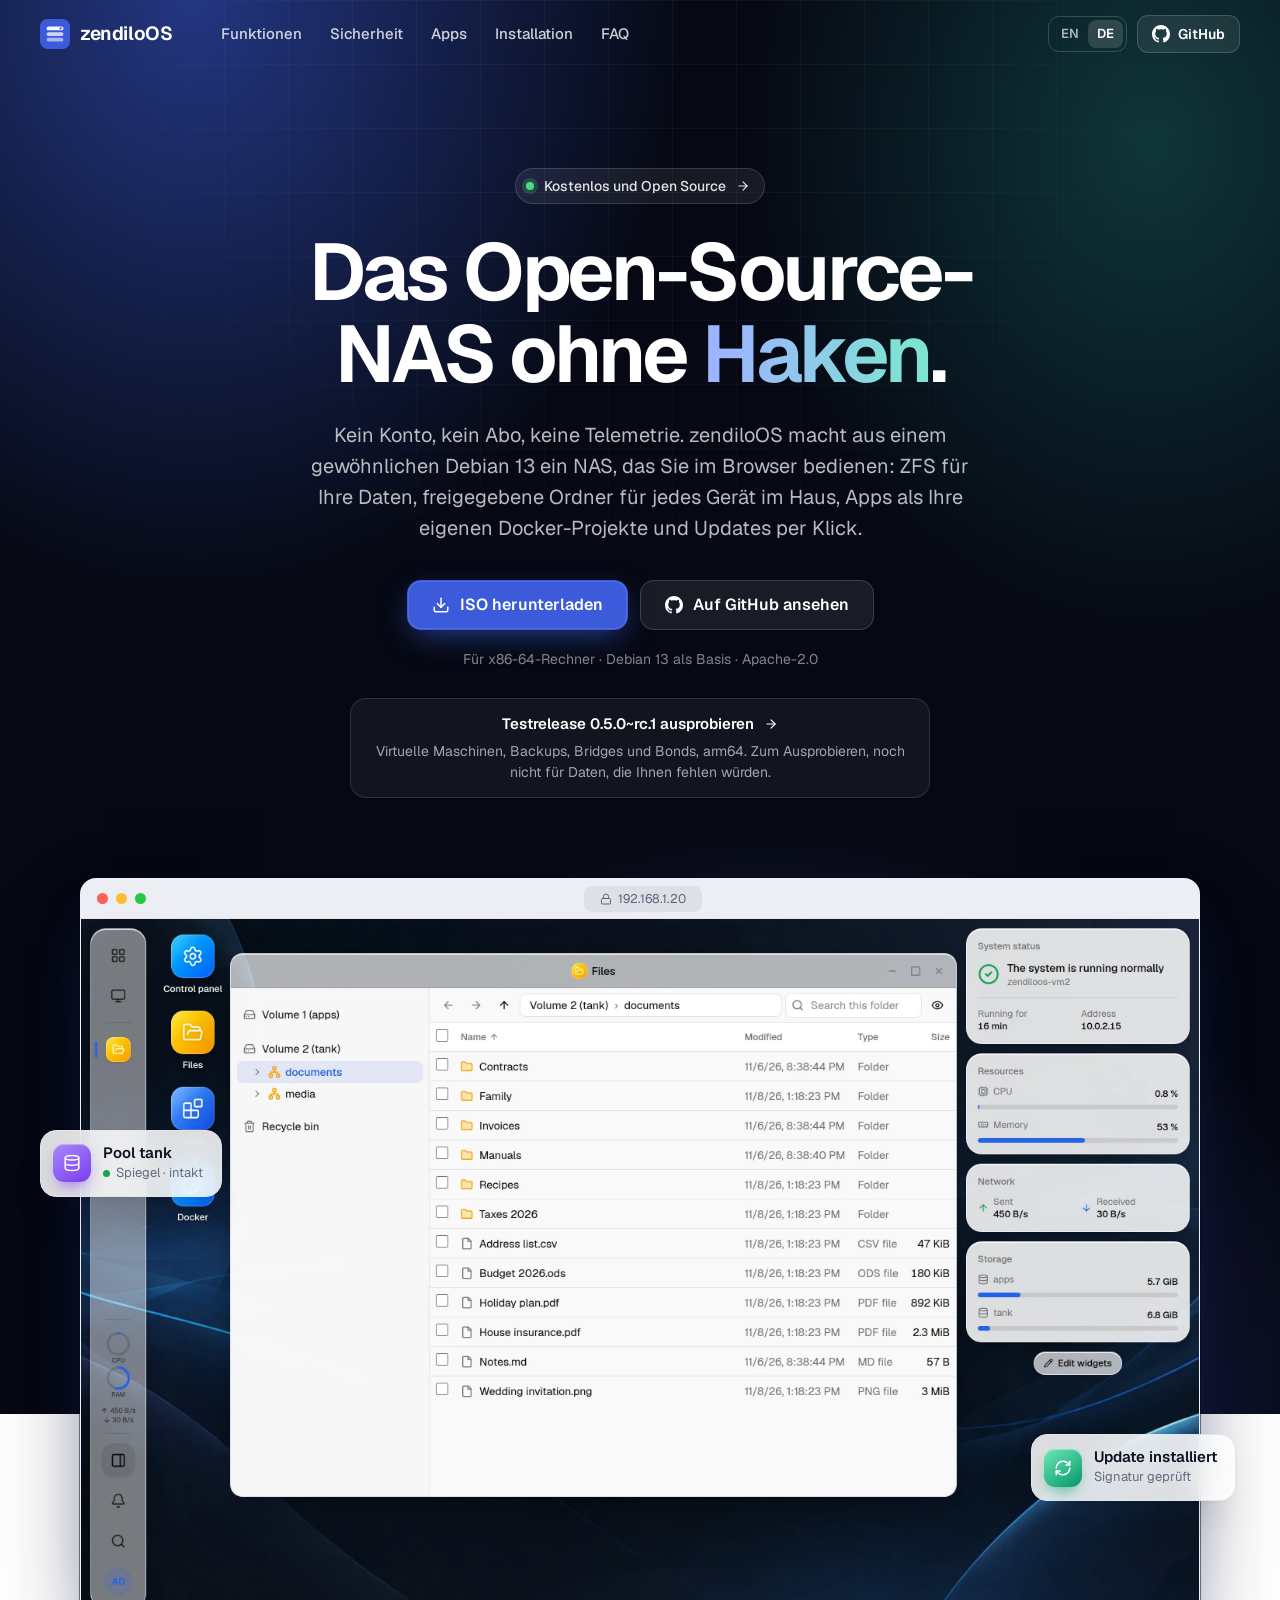
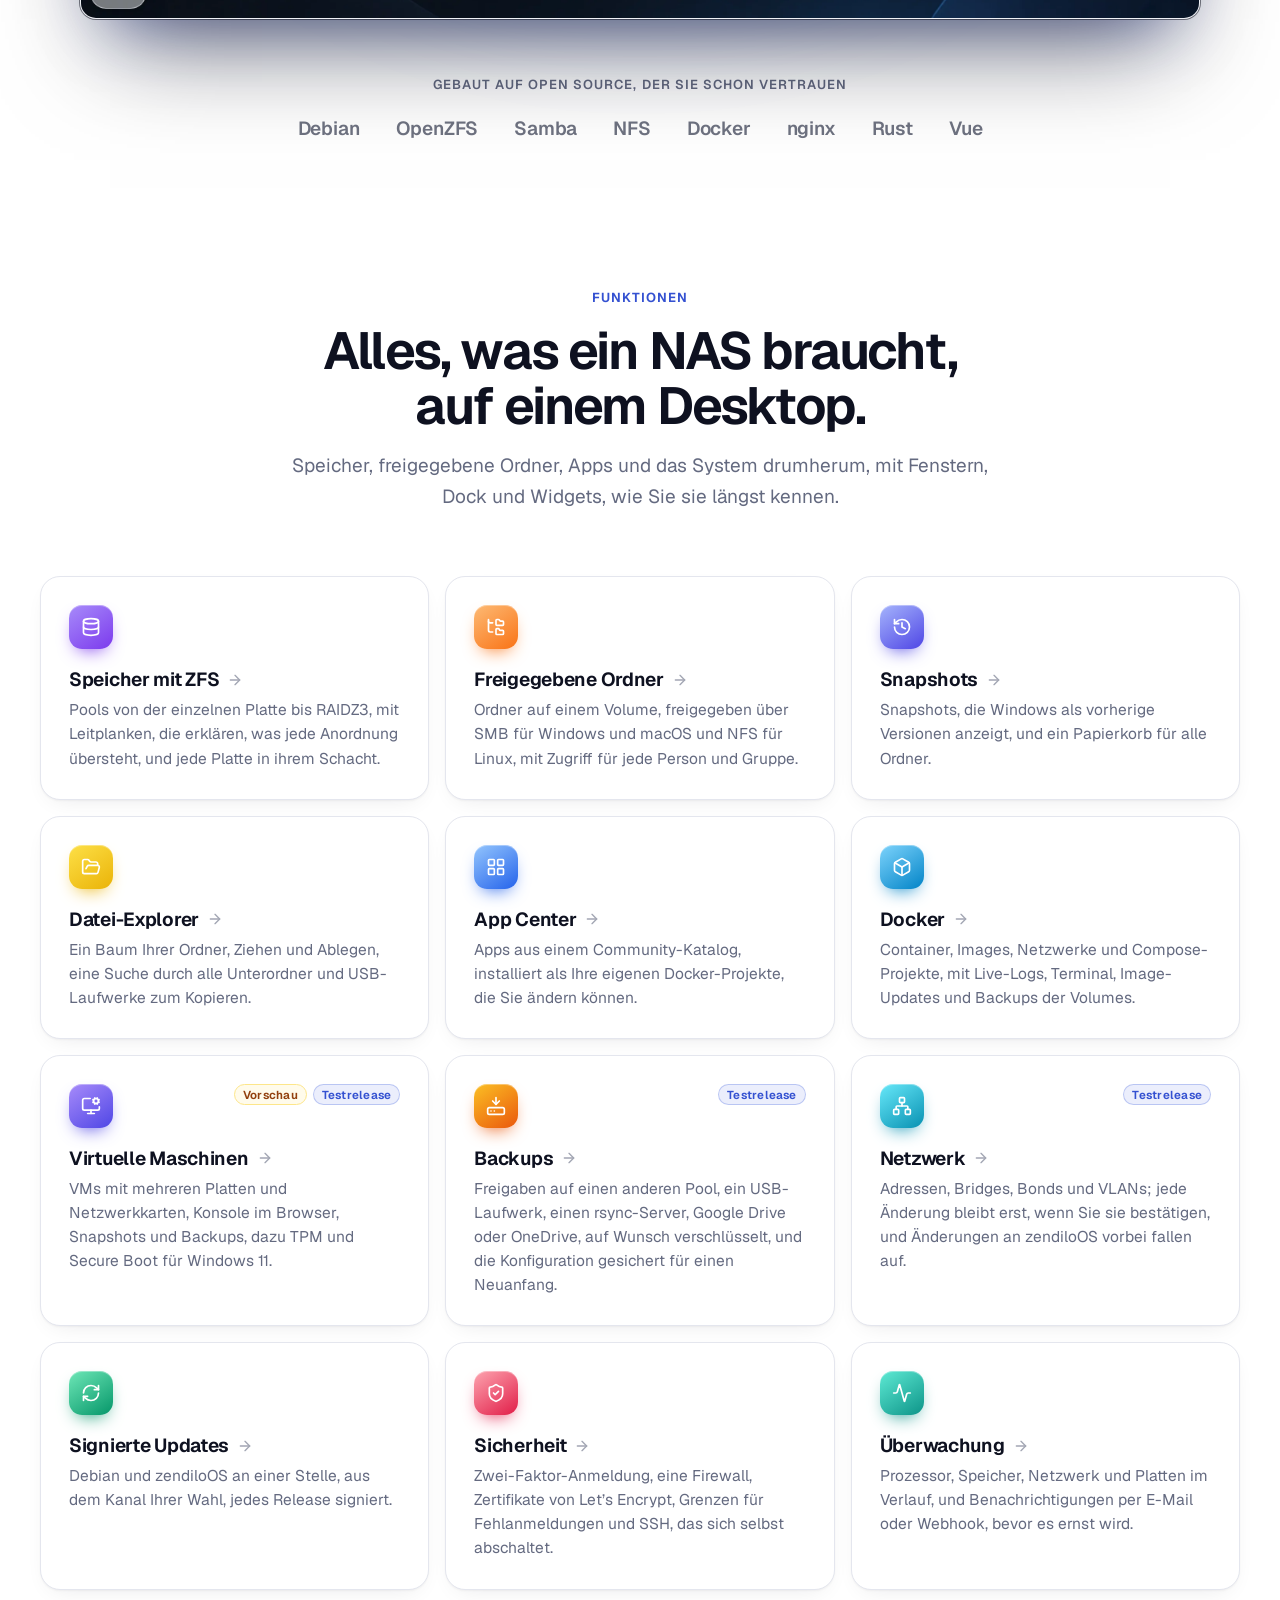
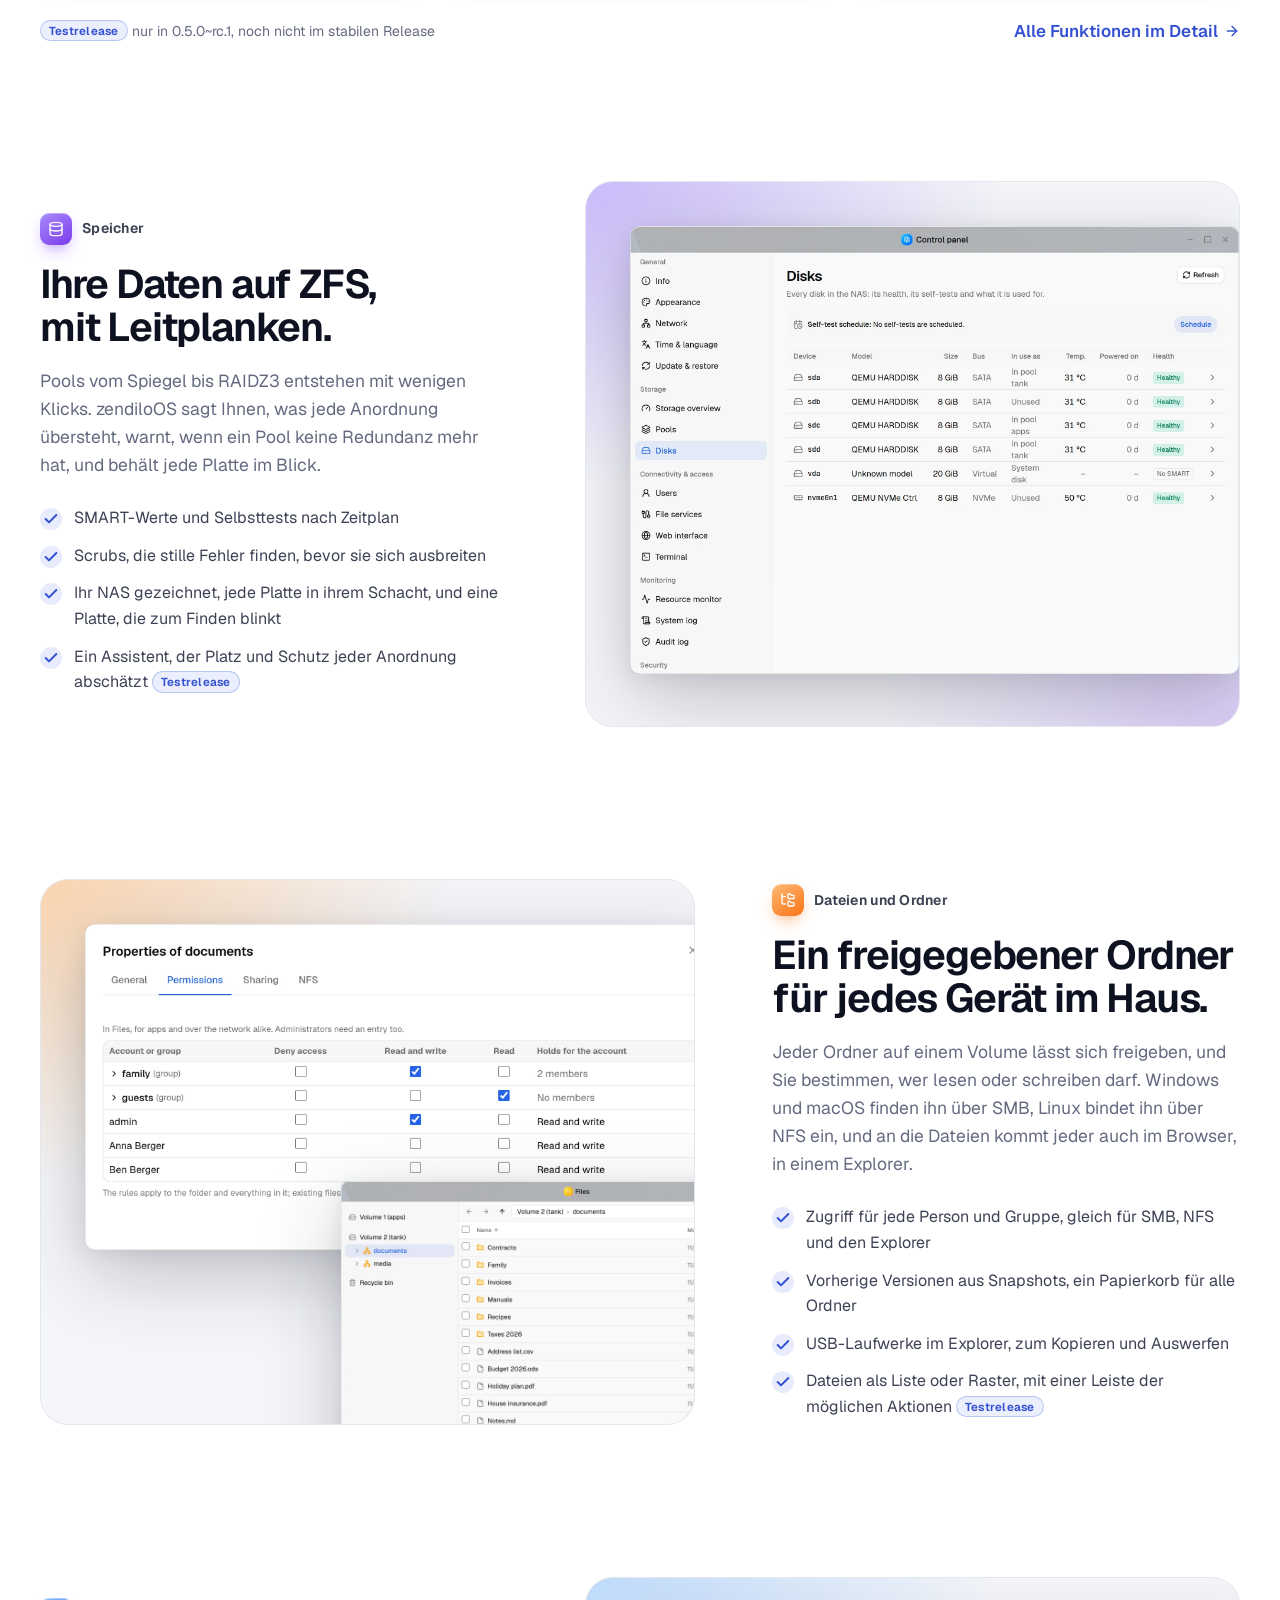
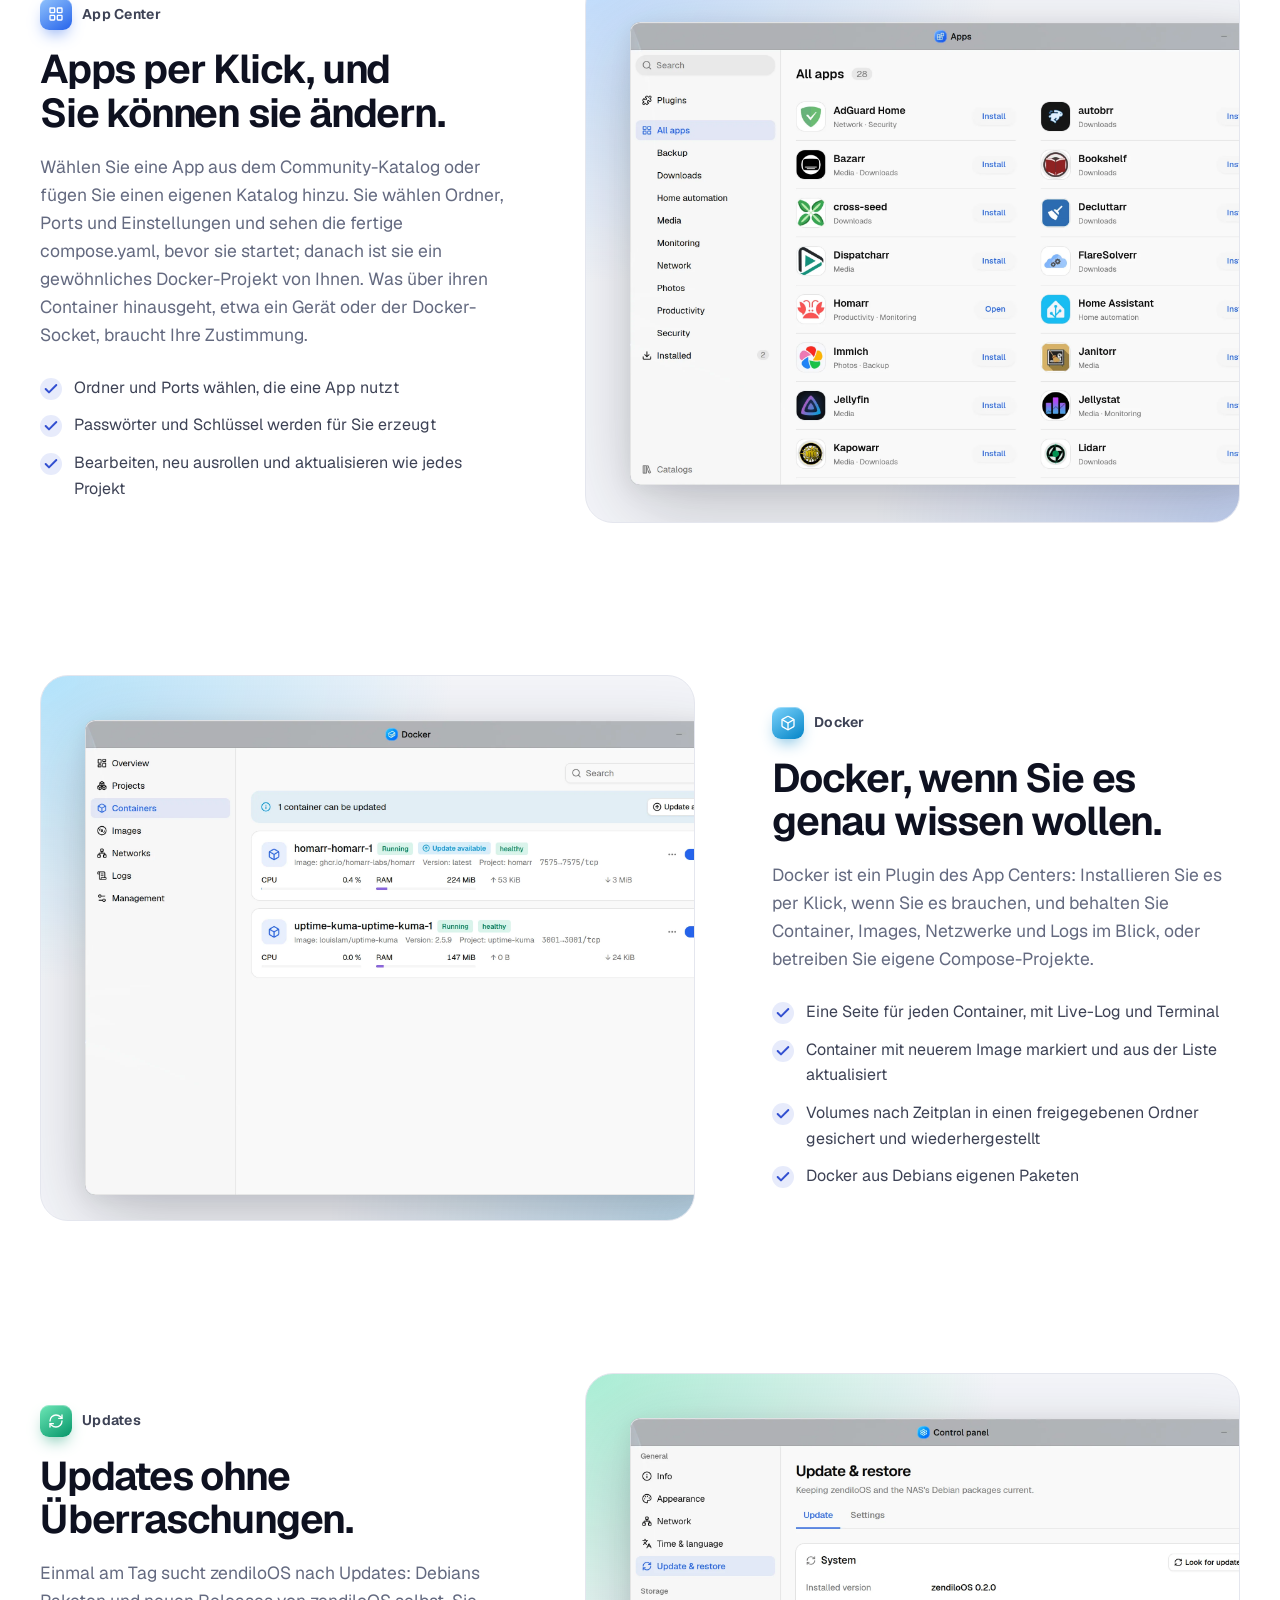
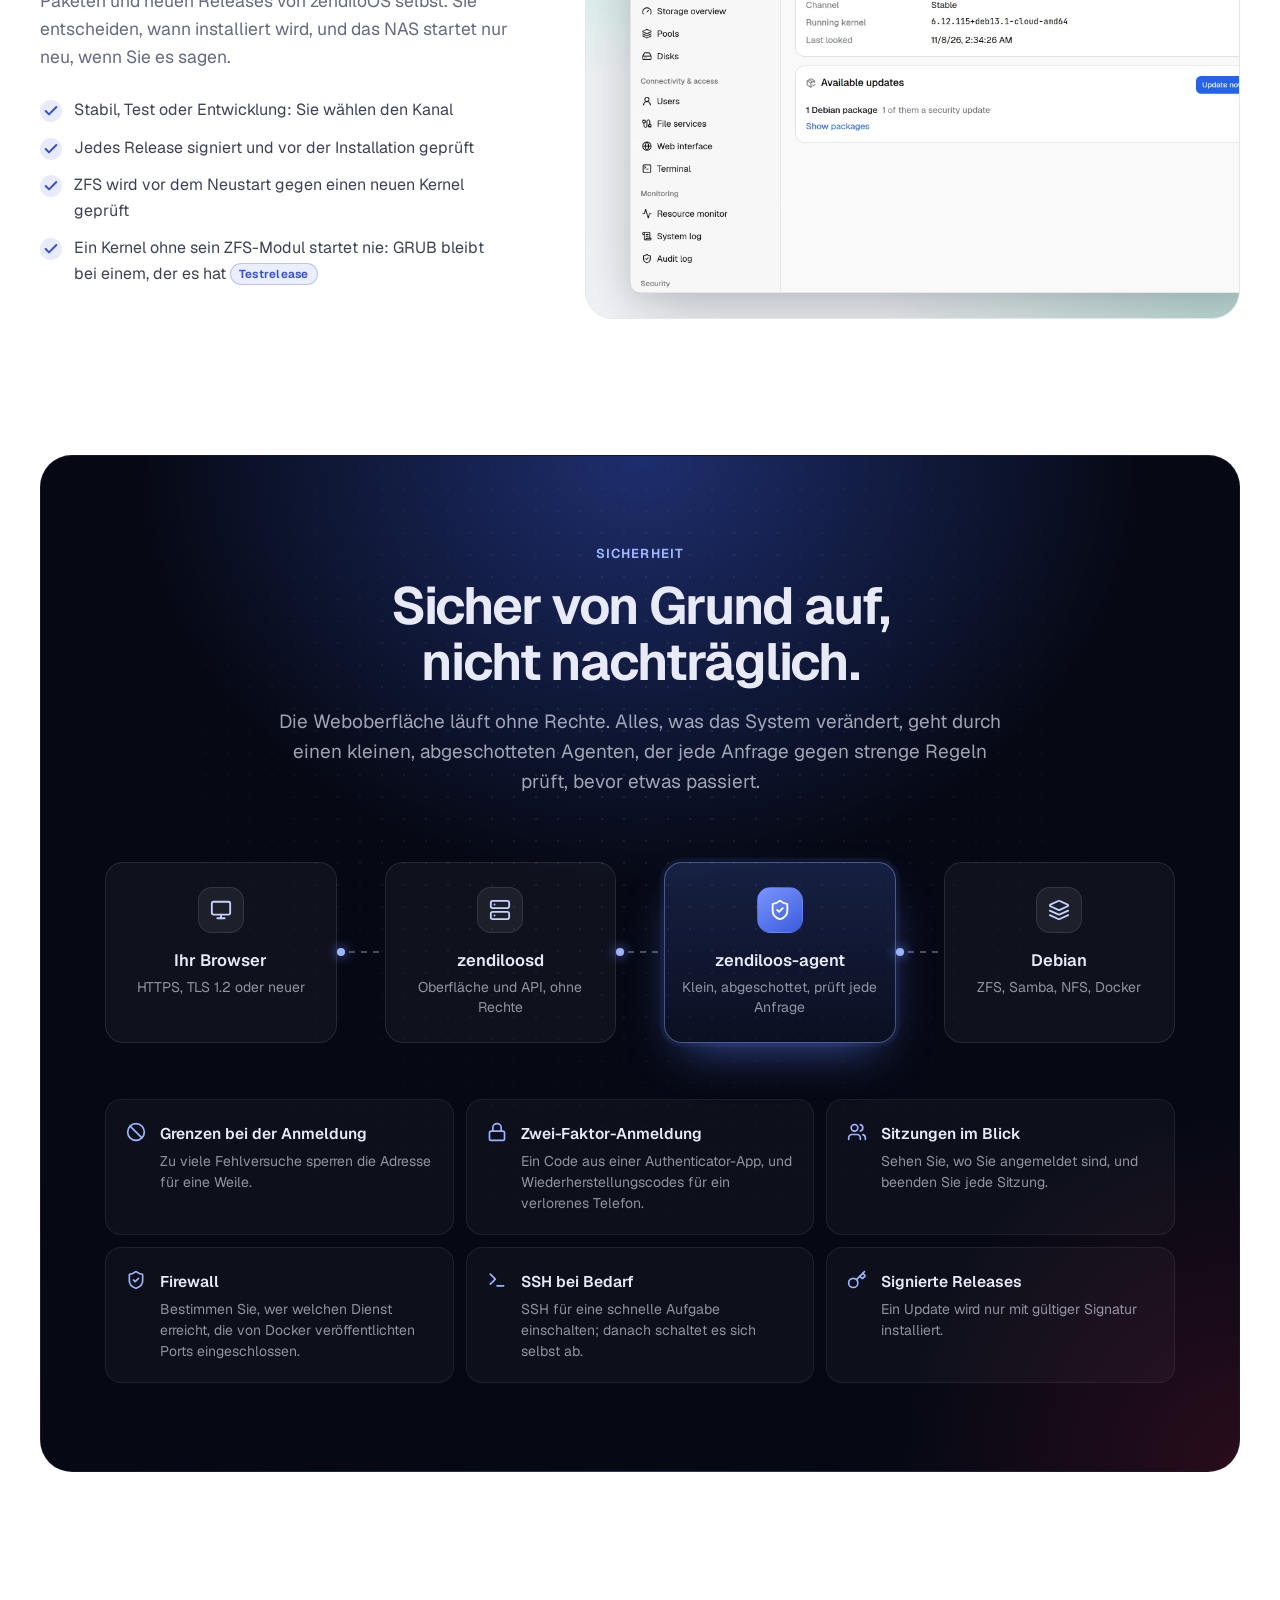
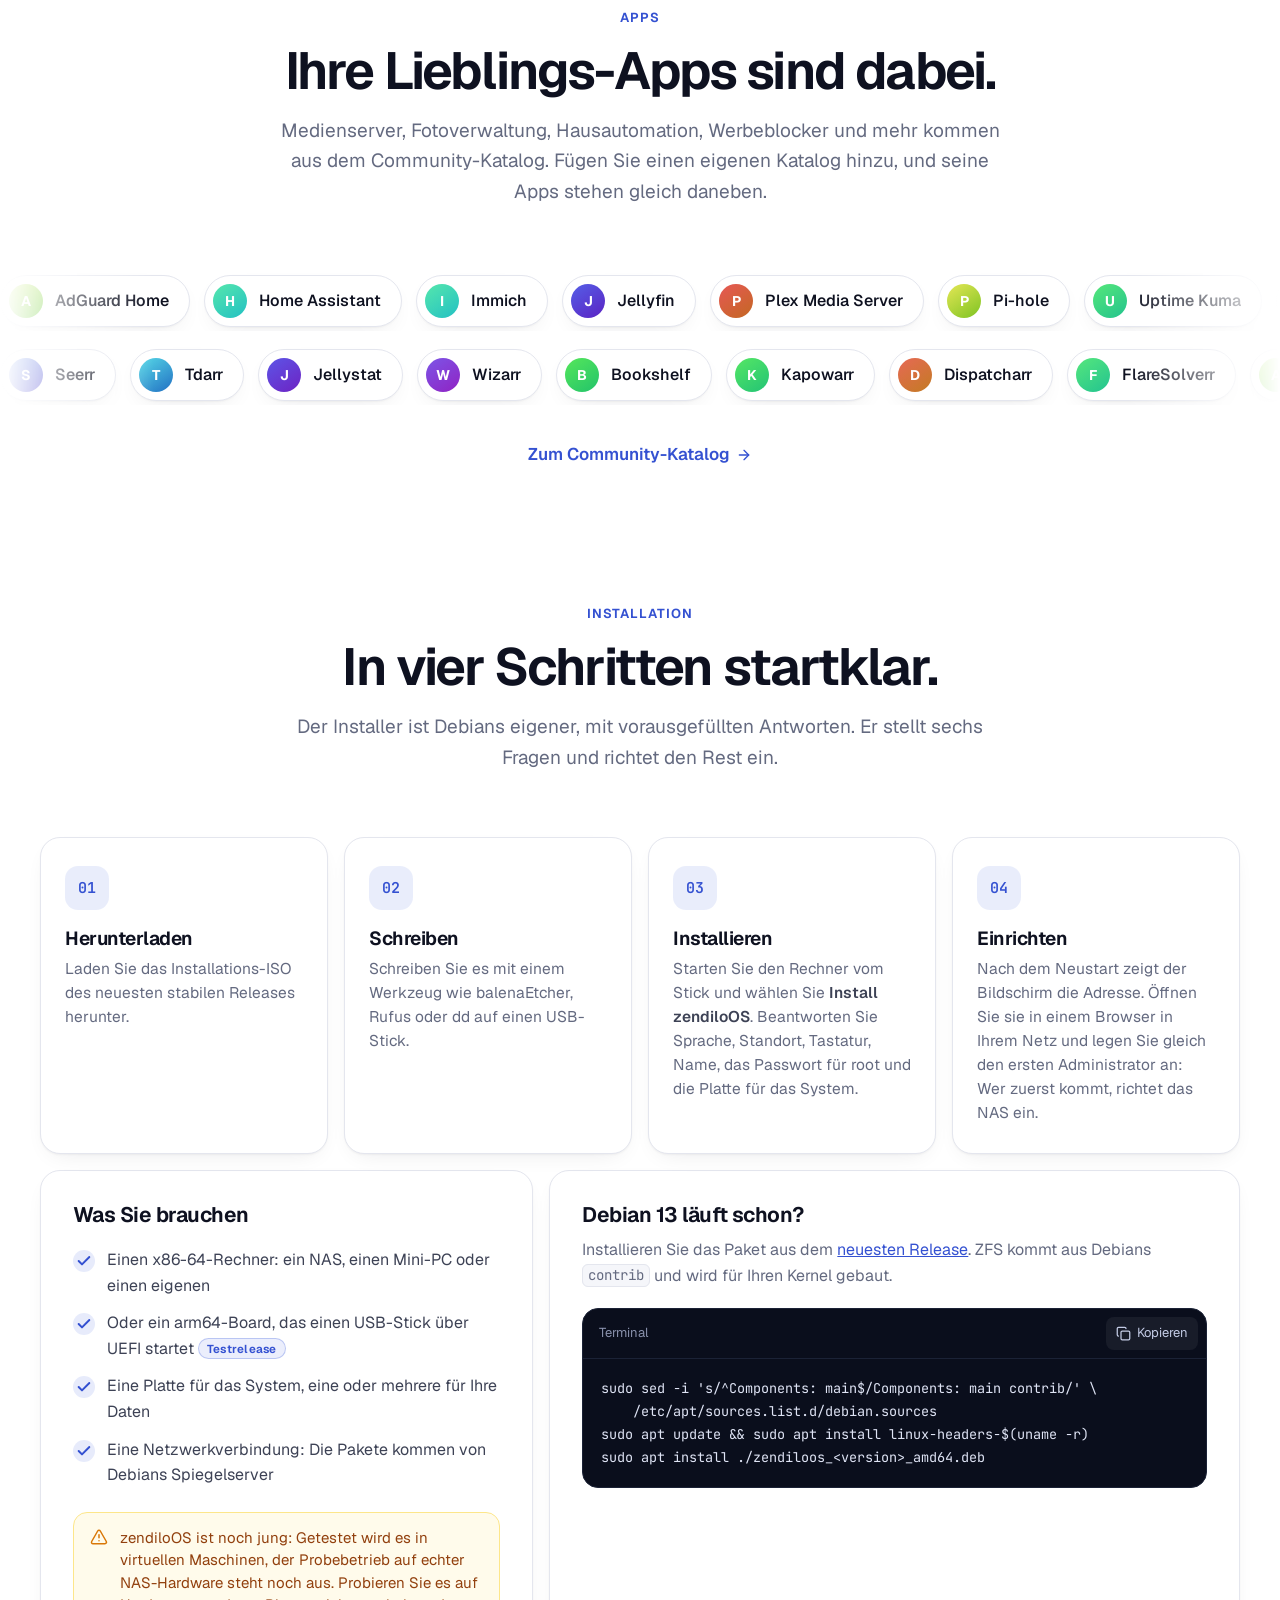
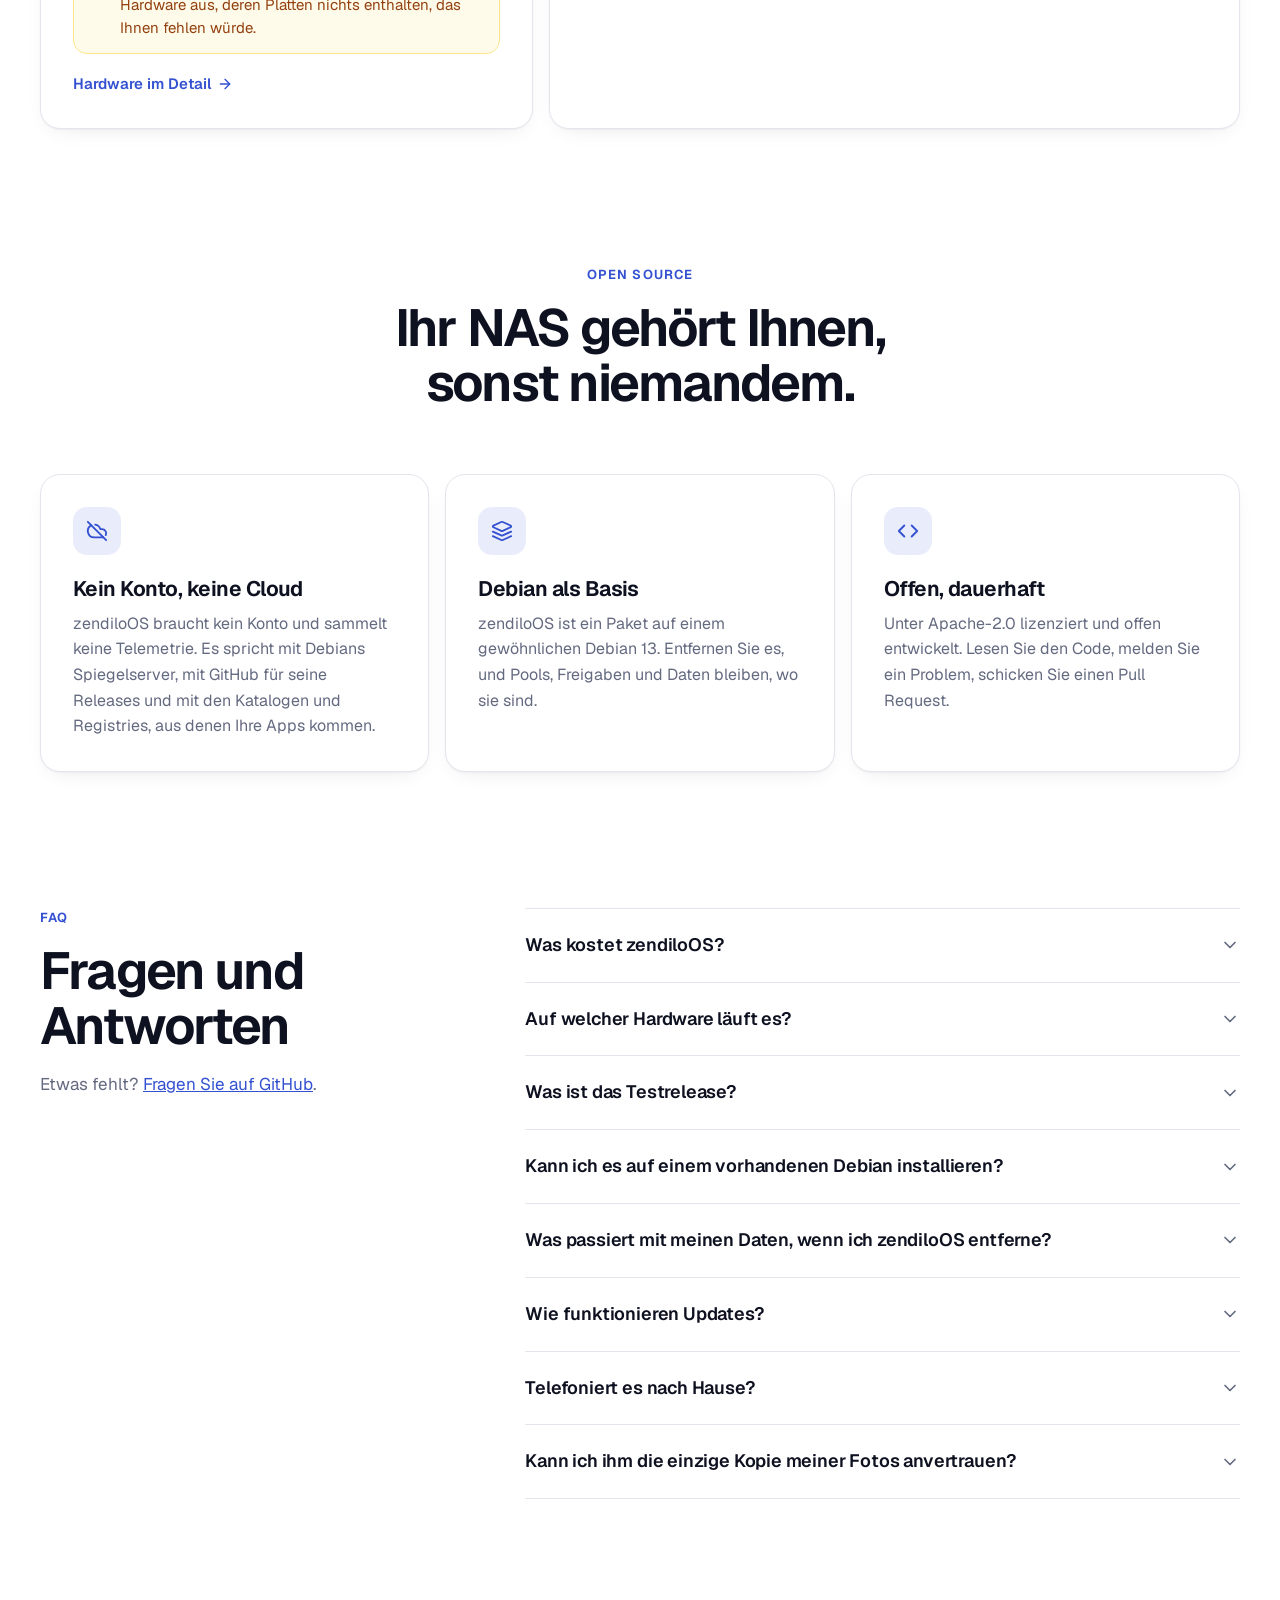
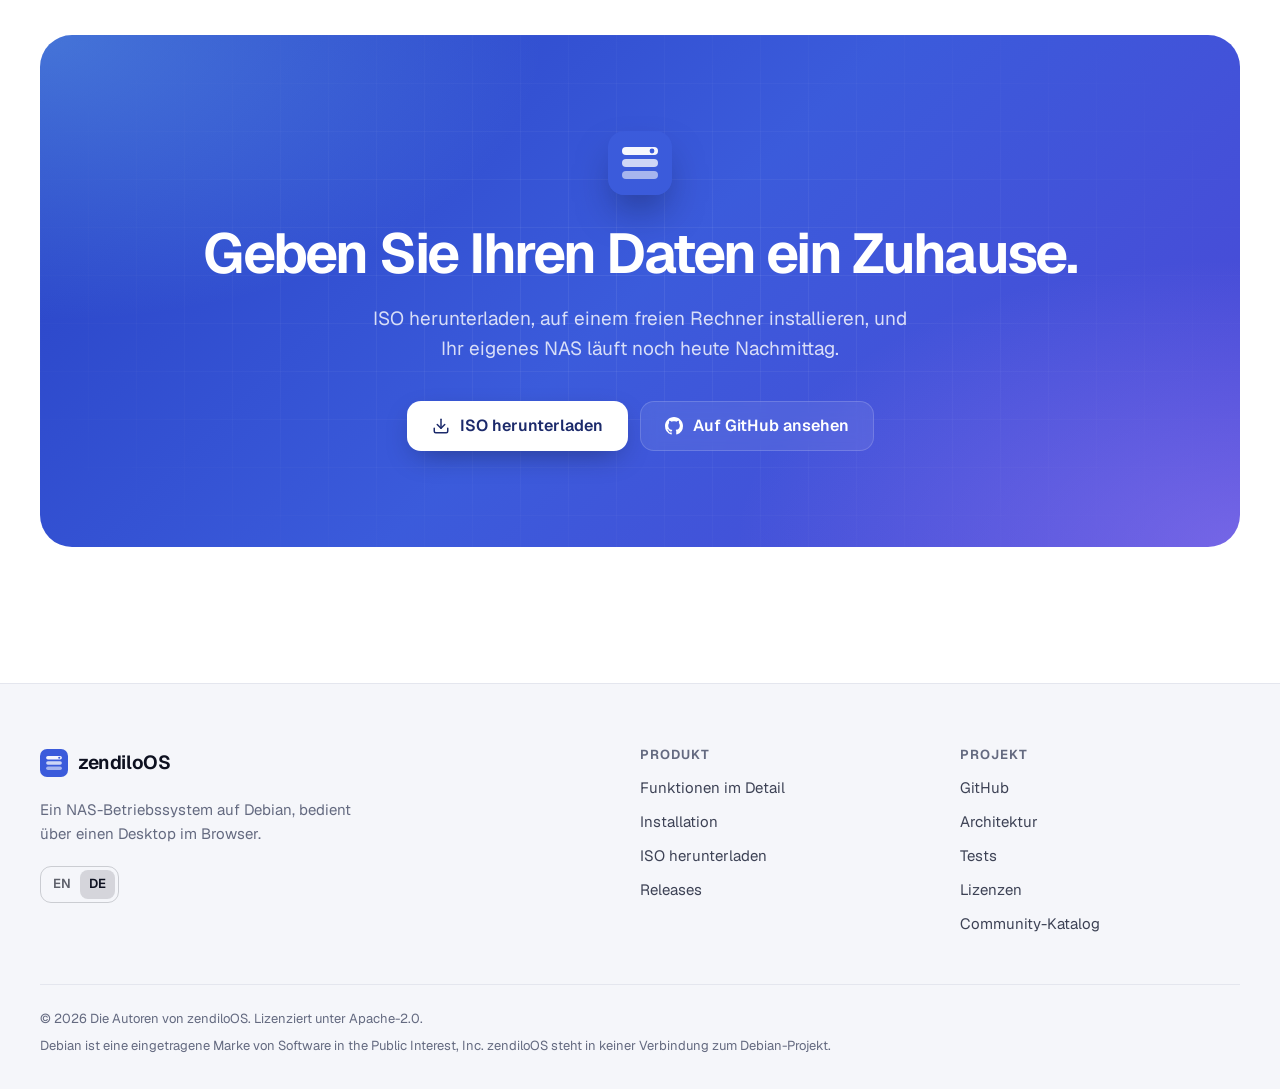
==== commit 77c0010a: "Describe zendiloOS 0.5.0~rc.1, and add a page of features in detail The home page still described 0." ====
--- a/de/index.html
+++ b/de/index.html
@@ -32,11 +32,11 @@
 
 <header class="header" id="top">
   <div class="container header-inner">
-    <a class="brand" href="../de/" aria-label="zendiloOS">
+    <a class="brand" href="./" aria-label="zendiloOS">
       <img src="../favicon.svg" width="30" height="30" alt="">
       <span>zendiloOS</span>
     </a>
-    <nav class="nav" id="nav" aria-label="Hauptmenü"><a href="#features">Funktionen</a><a href="#security">Sicherheit</a><a href="#apps">Apps</a><a href="#install">Installation</a><a href="#faq">FAQ</a></nav>
+    <nav class="nav" id="nav" aria-label="Hauptmenü"><a href="features/">Funktionen</a><a href="#security">Sicherheit</a><a href="#apps">Apps</a><a href="#install">Installation</a><a href="#faq">FAQ</a></nav>
     <div class="header-actions">
       <div class="lang" role="group" aria-label="Sprache"><a href="../" hreflang="en" lang="en" data-lang="en">EN</a><a href="../de/" hreflang="de" lang="de" data-lang="de" aria-current="page">DE</a></div>
       <a class="btn btn-small btn-glass" href="https://github.com/mavnezz/zendiloOS" aria-label="GitHub"><svg class="i" width="18" height="18" viewBox="0 0 16 16" fill="currentColor" aria-hidden="true"><path d="M8 0c4.42 0 8 3.58 8 8a8.013 8.013 0 0 1-5.45 7.59c-.4.08-.55-.17-.55-.38 0-.27.01-1.13.01-2.2 0-.75-.25-1.23-.54-1.48 1.78-.2 3.65-.88 3.65-3.95 0-.88-.31-1.59-.82-2.15.08-.2.36-1.02-.08-2.12 0 0-.67-.22-2.2.82-.64-.18-1.32-.27-2-.27-.68 0-1.36.09-2 .27-1.53-1.03-2.2-.82-2.2-.82-.44 1.1-.16 1.92-.08 2.12-.51.56-.82 1.28-.82 2.15 0 3.06 1.86 3.75 3.64 3.95-.23.2-.44.55-.51 1.07-.46.21-1.61.55-2.33-.66-.15-.24-.6-.83-1.23-.82-.67.01-.27.38.01.53.34.19.73.9.82 1.13.16.45.68 1.31 2.69.94 0 .67.01 1.3.01 1.49 0 .21-.15.45-.55.38A7.995 7.995 0 0 1 0 8c0-4.42 3.58-8 8-8Z"/></svg><span class="hide-sm">GitHub</span></a>
@@ -58,6 +58,10 @@
         <a class="btn btn-glass" href="https://github.com/mavnezz/zendiloOS"><svg class="i" width="18" height="18" viewBox="0 0 16 16" fill="currentColor" aria-hidden="true"><path d="M8 0c4.42 0 8 3.58 8 8a8.013 8.013 0 0 1-5.45 7.59c-.4.08-.55-.17-.55-.38 0-.27.01-1.13.01-2.2 0-.75-.25-1.23-.54-1.48 1.78-.2 3.65-.88 3.65-3.95 0-.88-.31-1.59-.82-2.15.08-.2.36-1.02-.08-2.12 0 0-.67-.22-2.2.82-.64-.18-1.32-.27-2-.27-.68 0-1.36.09-2 .27-1.53-1.03-2.2-.82-2.2-.82-.44 1.1-.16 1.92-.08 2.12-.51.56-.82 1.28-.82 2.15 0 3.06 1.86 3.75 3.64 3.95-.23.2-.44.55-.51 1.07-.46.21-1.61.55-2.33-.66-.15-.24-.6-.83-1.23-.82-.67.01-.27.38.01.53.34.19.73.9.82 1.13.16.45.68 1.31 2.69.94 0 .67.01 1.3.01 1.49 0 .21-.15.45-.55.38A7.995 7.995 0 0 1 0 8c0-4.42 3.58-8 8-8Z"/></svg><span>Auf GitHub ansehen</span></a>
       </div>
       <p class="hero-meta"><span data-download-meta data-template="Version {version} · {size} · x86-64 · Apache-2.0">Für x86-64-Rechner · Debian 13 als Basis · Apache-2.0</span></p>
+      <p class="hero-next">
+        <a href="https://github.com/mavnezz/zendiloOS/releases/tag/v0.5.0-rc.1"><span>Testrelease 0.5.0~rc.1 ausprobieren</span><svg class="i" width="14" height="14" viewBox="0 0 24 24" fill="none" stroke="currentColor" stroke-width="2" stroke-linecap="round" stroke-linejoin="round" aria-hidden="true"><path d="M5 12h14"/><path d="m12 5 7 7-7 7"/></svg></a>
+        <span>Virtuelle Maschinen, Backups, Bridges und Bonds, arm64. Zum Ausprobieren, noch nicht für Daten, die Ihnen fehlen würden.</span>
+      </p>
     </div>
     <div class="container">
       <div class="hero-visual">
@@ -95,51 +99,70 @@
         <p>Speicher, freigegebene Ordner, Apps und das System drumherum, mit Fenstern, Dock und Widgets, wie Sie sie längst kennen.</p>
       </header>
       <div class="features">
-        <article class="card feature reveal">
-          <span class="tile" style="--c1:#a78bfa;--c2:#7c3aed"><svg class="i" width="20" height="20" viewBox="0 0 24 24" fill="none" stroke="currentColor" stroke-width="2" stroke-linecap="round" stroke-linejoin="round" aria-hidden="true"><ellipse cx="12" cy="5" rx="9" ry="3"/><path d="M3 5V19A9 3 0 0 0 21 19V5"/><path d="M3 12A9 3 0 0 0 21 12"/></svg></span>
-          <h3>Speicher mit ZFS</h3>
-          <p>Pools von der einzelnen Platte bis RAIDZ3, mit Leitplanken, die erklären, was jede Anordnung übersteht.</p>
-        </article>
-        <article class="card feature reveal">
-          <span class="tile" style="--c1:#fdba74;--c2:#f97316"><svg class="i" width="20" height="20" viewBox="0 0 24 24" fill="none" stroke="currentColor" stroke-width="2" stroke-linecap="round" stroke-linejoin="round" aria-hidden="true"><path d="M20 10a1 1 0 0 0 1-1V6a1 1 0 0 0-1-1h-2.5a1 1 0 0 1-.8-.4l-.9-1.2A1 1 0 0 0 15 3h-2a1 1 0 0 0-1 1v5a1 1 0 0 0 1 1Z"/><path d="M20 21a1 1 0 0 0 1-1v-3a1 1 0 0 0-1-1h-2.9a1 1 0 0 1-.88-.55l-.42-.85a1 1 0 0 0-.92-.6H13a1 1 0 0 0-1 1v5a1 1 0 0 0 1 1Z"/><path d="M3 5a2 2 0 0 0 2 2h3"/><path d="M3 3v13a2 2 0 0 0 2 2h3"/></svg></span>
-          <h3>Freigegebene Ordner</h3>
-          <p>Ordner auf einem Volume, freigegeben über SMB für Windows und macOS und NFS für Linux, mit Rechten für jede Person und Gruppe.</p>
-        </article>
-        <article class="card feature reveal">
-          <span class="tile" style="--c1:#a5b4fc;--c2:#4f46e5"><svg class="i" width="20" height="20" viewBox="0 0 24 24" fill="none" stroke="currentColor" stroke-width="2" stroke-linecap="round" stroke-linejoin="round" aria-hidden="true"><path d="M3 12a9 9 0 1 0 9-9 9.75 9.75 0 0 0-6.74 2.74L3 8"/><path d="M3 3v5h5"/><path d="M12 7v5l4 2"/></svg></span>
-          <h3>Snapshots</h3>
+        <a class="card feature reveal" href="features/#storage">
+          <span class="feature-top"><span class="tile" style="--c1:#a78bfa;--c2:#7c3aed"><svg class="i" width="20" height="20" viewBox="0 0 24 24" fill="none" stroke="currentColor" stroke-width="2" stroke-linecap="round" stroke-linejoin="round" aria-hidden="true"><ellipse cx="12" cy="5" rx="9" ry="3"/><path d="M3 5V19A9 3 0 0 0 21 19V5"/><path d="M3 12A9 3 0 0 0 21 12"/></svg></span></span>
+          <h3><span>Speicher mit ZFS</span><svg class="i" width="16" height="16" viewBox="0 0 24 24" fill="none" stroke="currentColor" stroke-width="2" stroke-linecap="round" stroke-linejoin="round" aria-hidden="true"><path d="M5 12h14"/><path d="m12 5 7 7-7 7"/></svg></h3>
+          <p>Pools von der einzelnen Platte bis RAIDZ3, mit Leitplanken, die erklären, was jede Anordnung übersteht, und jede Platte in ihrem Schacht.</p>
+        </a>
+        <a class="card feature reveal" href="features/#files">
+          <span class="feature-top"><span class="tile" style="--c1:#fdba74;--c2:#f97316"><svg class="i" width="20" height="20" viewBox="0 0 24 24" fill="none" stroke="currentColor" stroke-width="2" stroke-linecap="round" stroke-linejoin="round" aria-hidden="true"><path d="M20 10a1 1 0 0 0 1-1V6a1 1 0 0 0-1-1h-2.5a1 1 0 0 1-.8-.4l-.9-1.2A1 1 0 0 0 15 3h-2a1 1 0 0 0-1 1v5a1 1 0 0 0 1 1Z"/><path d="M20 21a1 1 0 0 0 1-1v-3a1 1 0 0 0-1-1h-2.9a1 1 0 0 1-.88-.55l-.42-.85a1 1 0 0 0-.92-.6H13a1 1 0 0 0-1 1v5a1 1 0 0 0 1 1Z"/><path d="M3 5a2 2 0 0 0 2 2h3"/><path d="M3 3v13a2 2 0 0 0 2 2h3"/></svg></span></span>
+          <h3><span>Freigegebene Ordner</span><svg class="i" width="16" height="16" viewBox="0 0 24 24" fill="none" stroke="currentColor" stroke-width="2" stroke-linecap="round" stroke-linejoin="round" aria-hidden="true"><path d="M5 12h14"/><path d="m12 5 7 7-7 7"/></svg></h3>
+          <p>Ordner auf einem Volume, freigegeben über SMB für Windows und macOS und NFS für Linux, mit Zugriff für jede Person und Gruppe.</p>
+        </a>
+        <a class="card feature reveal" href="features/#files">
+          <span class="feature-top"><span class="tile" style="--c1:#a5b4fc;--c2:#4f46e5"><svg class="i" width="20" height="20" viewBox="0 0 24 24" fill="none" stroke="currentColor" stroke-width="2" stroke-linecap="round" stroke-linejoin="round" aria-hidden="true"><path d="M3 12a9 9 0 1 0 9-9 9.75 9.75 0 0 0-6.74 2.74L3 8"/><path d="M3 3v5h5"/><path d="M12 7v5l4 2"/></svg></span></span>
+          <h3><span>Snapshots</span><svg class="i" width="16" height="16" viewBox="0 0 24 24" fill="none" stroke="currentColor" stroke-width="2" stroke-linecap="round" stroke-linejoin="round" aria-hidden="true"><path d="M5 12h14"/><path d="m12 5 7 7-7 7"/></svg></h3>
           <p>Snapshots, die Windows als vorherige Versionen anzeigt, und ein Papierkorb für alle Ordner.</p>
-        </article>
-        <article class="card feature reveal">
-          <span class="tile" style="--c1:#fde047;--c2:#eab308"><svg class="i" width="20" height="20" viewBox="0 0 24 24" fill="none" stroke="currentColor" stroke-width="2" stroke-linecap="round" stroke-linejoin="round" aria-hidden="true"><path d="m6 14 1.5-2.9A2 2 0 0 1 9.24 10H20a2 2 0 0 1 1.94 2.5l-1.54 6a2 2 0 0 1-1.95 1.5H4a2 2 0 0 1-2-2V5a2 2 0 0 1 2-2h3.9a2 2 0 0 1 1.69.9l.81 1.2a2 2 0 0 0 1.67.9H18a2 2 0 0 1 2 2v2"/></svg></span>
-          <h3>Datei-Explorer</h3>
+        </a>
+        <a class="card feature reveal" href="features/#files">
+          <span class="feature-top"><span class="tile" style="--c1:#fde047;--c2:#eab308"><svg class="i" width="20" height="20" viewBox="0 0 24 24" fill="none" stroke="currentColor" stroke-width="2" stroke-linecap="round" stroke-linejoin="round" aria-hidden="true"><path d="m6 14 1.5-2.9A2 2 0 0 1 9.24 10H20a2 2 0 0 1 1.94 2.5l-1.54 6a2 2 0 0 1-1.95 1.5H4a2 2 0 0 1-2-2V5a2 2 0 0 1 2-2h3.9a2 2 0 0 1 1.69.9l.81 1.2a2 2 0 0 0 1.67.9H18a2 2 0 0 1 2 2v2"/></svg></span></span>
+          <h3><span>Datei-Explorer</span><svg class="i" width="16" height="16" viewBox="0 0 24 24" fill="none" stroke="currentColor" stroke-width="2" stroke-linecap="round" stroke-linejoin="round" aria-hidden="true"><path d="M5 12h14"/><path d="m12 5 7 7-7 7"/></svg></h3>
           <p>Ein Baum Ihrer Ordner, Ziehen und Ablegen, eine Suche durch alle Unterordner und USB-Laufwerke zum Kopieren.</p>
-        </article>
-        <article class="card feature reveal">
-          <span class="tile" style="--c1:#93c5fd;--c2:#2563eb"><svg class="i" width="20" height="20" viewBox="0 0 24 24" fill="none" stroke="currentColor" stroke-width="2" stroke-linecap="round" stroke-linejoin="round" aria-hidden="true"><rect width="7" height="7" x="3" y="3" rx="1"/><rect width="7" height="7" x="14" y="3" rx="1"/><rect width="7" height="7" x="14" y="14" rx="1"/><rect width="7" height="7" x="3" y="14" rx="1"/></svg></span>
-          <h3>App Center</h3>
+        </a>
+        <a class="card feature reveal" href="features/#apps">
+          <span class="feature-top"><span class="tile" style="--c1:#93c5fd;--c2:#2563eb"><svg class="i" width="20" height="20" viewBox="0 0 24 24" fill="none" stroke="currentColor" stroke-width="2" stroke-linecap="round" stroke-linejoin="round" aria-hidden="true"><rect width="7" height="7" x="3" y="3" rx="1"/><rect width="7" height="7" x="14" y="3" rx="1"/><rect width="7" height="7" x="14" y="14" rx="1"/><rect width="7" height="7" x="3" y="14" rx="1"/></svg></span></span>
+          <h3><span>App Center</span><svg class="i" width="16" height="16" viewBox="0 0 24 24" fill="none" stroke="currentColor" stroke-width="2" stroke-linecap="round" stroke-linejoin="round" aria-hidden="true"><path d="M5 12h14"/><path d="m12 5 7 7-7 7"/></svg></h3>
           <p>Apps aus einem Community-Katalog, installiert als Ihre eigenen Docker-Projekte, die Sie ändern können.</p>
-        </article>
-        <article class="card feature reveal">
-          <span class="tile" style="--c1:#7dd3fc;--c2:#0284c7"><svg class="i" width="20" height="20" viewBox="0 0 24 24" fill="none" stroke="currentColor" stroke-width="2" stroke-linecap="round" stroke-linejoin="round" aria-hidden="true"><path d="M21 8a2 2 0 0 0-1-1.73l-7-4a2 2 0 0 0-2 0l-7 4A2 2 0 0 0 3 8v8a2 2 0 0 0 1 1.73l7 4a2 2 0 0 0 2 0l7-4A2 2 0 0 0 21 16Z"/><path d="m3.3 7 8.7 5 8.7-5"/><path d="M12 22V12"/></svg></span>
-          <h3>Docker</h3>
-          <p>Container, Images, Netzwerke und Compose-Projekte, mit Live-Logs, Terminal und Image-Updates.</p>
-        </article>
-        <article class="card feature reveal">
-          <span class="tile" style="--c1:#6ee7b7;--c2:#059669"><svg class="i" width="20" height="20" viewBox="0 0 24 24" fill="none" stroke="currentColor" stroke-width="2" stroke-linecap="round" stroke-linejoin="round" aria-hidden="true"><path d="M3 12a9 9 0 0 1 9-9 9.75 9.75 0 0 1 6.74 2.74L21 8"/><path d="M21 3v5h-5"/><path d="M21 12a9 9 0 0 1-9 9 9.75 9.75 0 0 1-6.74-2.74L3 16"/><path d="M8 16H3v5"/></svg></span>
-          <h3>Signierte Updates</h3>
+        </a>
+        <a class="card feature reveal" href="features/#apps">
+          <span class="feature-top"><span class="tile" style="--c1:#7dd3fc;--c2:#0284c7"><svg class="i" width="20" height="20" viewBox="0 0 24 24" fill="none" stroke="currentColor" stroke-width="2" stroke-linecap="round" stroke-linejoin="round" aria-hidden="true"><path d="M21 8a2 2 0 0 0-1-1.73l-7-4a2 2 0 0 0-2 0l-7 4A2 2 0 0 0 3 8v8a2 2 0 0 0 1 1.73l7 4a2 2 0 0 0 2 0l7-4A2 2 0 0 0 21 16Z"/><path d="m3.3 7 8.7 5 8.7-5"/><path d="M12 22V12"/></svg></span></span>
+          <h3><span>Docker</span><svg class="i" width="16" height="16" viewBox="0 0 24 24" fill="none" stroke="currentColor" stroke-width="2" stroke-linecap="round" stroke-linejoin="round" aria-hidden="true"><path d="M5 12h14"/><path d="m12 5 7 7-7 7"/></svg></h3>
+          <p>Container, Images, Netzwerke und Compose-Projekte, mit Live-Logs, Terminal, Image-Updates und Backups der Volumes.</p>
+        </a>
+        <a class="card feature reveal" href="features/#vms">
+          <span class="feature-top"><span class="tile" style="--c1:#a78bfa;--c2:#4f46e5"><svg class="i" width="20" height="20" viewBox="0 0 24 24" fill="none" stroke="currentColor" stroke-width="2" stroke-linecap="round" stroke-linejoin="round" aria-hidden="true"><path d="M12 17v4"/><path d="m14.305 7.53.923-.382"/><path d="m15.228 4.852-.923-.383"/><path d="m16.852 3.228-.383-.924"/><path d="m16.852 8.772-.383.923"/><path d="m19.148 3.228.383-.924"/><path d="m19.53 9.696-.382-.924"/><path d="m20.772 4.852.924-.383"/><path d="m20.772 7.148.924.383"/><path d="M22 13v2a2 2 0 0 1-2 2H4a2 2 0 0 1-2-2V5a2 2 0 0 1 2-2h7"/><path d="M8 21h8"/><circle cx="18" cy="6" r="3"/></svg></span><span class="badges"><span class="badge badge-preview">Vorschau</span><span class="badge badge-next">Testrelease</span></span></span>
+          <h3><span>Virtuelle Maschinen</span><svg class="i" width="16" height="16" viewBox="0 0 24 24" fill="none" stroke="currentColor" stroke-width="2" stroke-linecap="round" stroke-linejoin="round" aria-hidden="true"><path d="M5 12h14"/><path d="m12 5 7 7-7 7"/></svg></h3>
+          <p>VMs mit mehreren Platten und Netzwerkkarten, Konsole im Browser, Snapshots und Backups, dazu TPM und Secure Boot für Windows 11.</p>
+        </a>
+        <a class="card feature reveal" href="features/#backup">
+          <span class="feature-top"><span class="tile" style="--c1:#fbbf24;--c2:#ea580c"><svg class="i" width="20" height="20" viewBox="0 0 24 24" fill="none" stroke="currentColor" stroke-width="2" stroke-linecap="round" stroke-linejoin="round" aria-hidden="true"><path d="M12 2v8"/><path d="m16 6-4 4-4-4"/><rect width="20" height="8" x="2" y="14" rx="2"/><path d="M6 18h.01"/><path d="M10 18h.01"/></svg></span><span class="badges"><span class="badge badge-next">Testrelease</span></span></span>
+          <h3><span>Backups</span><svg class="i" width="16" height="16" viewBox="0 0 24 24" fill="none" stroke="currentColor" stroke-width="2" stroke-linecap="round" stroke-linejoin="round" aria-hidden="true"><path d="M5 12h14"/><path d="m12 5 7 7-7 7"/></svg></h3>
+          <p>Freigaben auf einen anderen Pool, ein USB-Laufwerk, einen rsync-Server, Google Drive oder OneDrive, auf Wunsch verschlüsselt, und die Konfiguration gesichert für einen Neuanfang.</p>
+        </a>
+        <a class="card feature reveal" href="features/#network">
+          <span class="feature-top"><span class="tile" style="--c1:#67e8f9;--c2:#0891b2"><svg class="i" width="20" height="20" viewBox="0 0 24 24" fill="none" stroke="currentColor" stroke-width="2" stroke-linecap="round" stroke-linejoin="round" aria-hidden="true"><rect x="16" y="16" width="6" height="6" rx="1"/><rect x="2" y="16" width="6" height="6" rx="1"/><rect x="9" y="2" width="6" height="6" rx="1"/><path d="M5 16v-3a1 1 0 0 1 1-1h12a1 1 0 0 1 1 1v3"/><path d="M12 12V8"/></svg></span><span class="badges"><span class="badge badge-next">Testrelease</span></span></span>
+          <h3><span>Netzwerk</span><svg class="i" width="16" height="16" viewBox="0 0 24 24" fill="none" stroke="currentColor" stroke-width="2" stroke-linecap="round" stroke-linejoin="round" aria-hidden="true"><path d="M5 12h14"/><path d="m12 5 7 7-7 7"/></svg></h3>
+          <p>Adressen, Bridges, Bonds und VLANs; jede Änderung bleibt erst, wenn Sie sie bestätigen, und Änderungen an zendiloOS vorbei fallen auf.</p>
+        </a>
+        <a class="card feature reveal" href="features/#updates">
+          <span class="feature-top"><span class="tile" style="--c1:#6ee7b7;--c2:#059669"><svg class="i" width="20" height="20" viewBox="0 0 24 24" fill="none" stroke="currentColor" stroke-width="2" stroke-linecap="round" stroke-linejoin="round" aria-hidden="true"><path d="M3 12a9 9 0 0 1 9-9 9.75 9.75 0 0 1 6.74 2.74L21 8"/><path d="M21 3v5h-5"/><path d="M21 12a9 9 0 0 1-9 9 9.75 9.75 0 0 1-6.74-2.74L3 16"/><path d="M8 16H3v5"/></svg></span></span>
+          <h3><span>Signierte Updates</span><svg class="i" width="16" height="16" viewBox="0 0 24 24" fill="none" stroke="currentColor" stroke-width="2" stroke-linecap="round" stroke-linejoin="round" aria-hidden="true"><path d="M5 12h14"/><path d="m12 5 7 7-7 7"/></svg></h3>
           <p>Debian und zendiloOS an einer Stelle, aus dem Kanal Ihrer Wahl, jedes Release signiert.</p>
-        </article>
-        <article class="card feature reveal">
-          <span class="tile" style="--c1:#fda4af;--c2:#e11d48"><svg class="i" width="20" height="20" viewBox="0 0 24 24" fill="none" stroke="currentColor" stroke-width="2" stroke-linecap="round" stroke-linejoin="round" aria-hidden="true"><path d="M20 13c0 5-3.5 7.5-7.66 8.95a1 1 0 0 1-.67-.01C7.5 20.5 4 18 4 13V6a1 1 0 0 1 1-1c2 0 4.5-1.2 6.24-2.72a1.17 1.17 0 0 1 1.52 0C14.51 3.81 17 5 19 5a1 1 0 0 1 1 1z"/><path d="m9 12 2 2 4-4"/></svg></span>
-          <h3>Sicherheit</h3>
+        </a>
+        <a class="card feature reveal" href="features/#security">
+          <span class="feature-top"><span class="tile" style="--c1:#fda4af;--c2:#e11d48"><svg class="i" width="20" height="20" viewBox="0 0 24 24" fill="none" stroke="currentColor" stroke-width="2" stroke-linecap="round" stroke-linejoin="round" aria-hidden="true"><path d="M20 13c0 5-3.5 7.5-7.66 8.95a1 1 0 0 1-.67-.01C7.5 20.5 4 18 4 13V6a1 1 0 0 1 1-1c2 0 4.5-1.2 6.24-2.72a1.17 1.17 0 0 1 1.52 0C14.51 3.81 17 5 19 5a1 1 0 0 1 1 1z"/><path d="m9 12 2 2 4-4"/></svg></span></span>
+          <h3><span>Sicherheit</span><svg class="i" width="16" height="16" viewBox="0 0 24 24" fill="none" stroke="currentColor" stroke-width="2" stroke-linecap="round" stroke-linejoin="round" aria-hidden="true"><path d="M5 12h14"/><path d="m12 5 7 7-7 7"/></svg></h3>
           <p>Zwei-Faktor-Anmeldung, eine Firewall, Zertifikate von Let’s Encrypt, Grenzen für Fehlanmeldungen und SSH, das sich selbst abschaltet.</p>
-        </article>
-        <article class="card feature reveal">
-          <span class="tile" style="--c1:#5eead4;--c2:#0d9488"><svg class="i" width="20" height="20" viewBox="0 0 24 24" fill="none" stroke="currentColor" stroke-width="2" stroke-linecap="round" stroke-linejoin="round" aria-hidden="true"><path d="M22 12h-2.48a2 2 0 0 0-1.93 1.46l-2.35 8.36a.25.25 0 0 1-.48 0L9.24 2.18a.25.25 0 0 0-.48 0l-2.35 8.36A2 2 0 0 1 4.49 12H2"/></svg></span>
-          <h3>Überwachung</h3>
+        </a>
+        <a class="card feature reveal" href="features/#monitor">
+          <span class="feature-top"><span class="tile" style="--c1:#5eead4;--c2:#0d9488"><svg class="i" width="20" height="20" viewBox="0 0 24 24" fill="none" stroke="currentColor" stroke-width="2" stroke-linecap="round" stroke-linejoin="round" aria-hidden="true"><path d="M22 12h-2.48a2 2 0 0 0-1.93 1.46l-2.35 8.36a.25.25 0 0 1-.48 0L9.24 2.18a.25.25 0 0 0-.48 0l-2.35 8.36A2 2 0 0 1 4.49 12H2"/></svg></span></span>
+          <h3><span>Überwachung</span><svg class="i" width="16" height="16" viewBox="0 0 24 24" fill="none" stroke="currentColor" stroke-width="2" stroke-linecap="round" stroke-linejoin="round" aria-hidden="true"><path d="M5 12h14"/><path d="m12 5 7 7-7 7"/></svg></h3>
           <p>Prozessor, Speicher, Netzwerk und Platten im Verlauf, und Benachrichtigungen per E-Mail oder Webhook, bevor es ernst wird.</p>
-        </article>
+        </a>
+      </div>
+      <div class="features-more reveal">
+        <p class="legend"><span class="badge badge-next">Testrelease</span> nur in 0.5.0~rc.1, noch nicht im stabilen Release</p>
+        <a class="link" href="features/">Alle Funktionen im Detail<svg class="i" width="16" height="16" viewBox="0 0 24 24" fill="none" stroke="currentColor" stroke-width="2" stroke-linecap="round" stroke-linejoin="round" aria-hidden="true"><path d="M5 12h14"/><path d="m12 5 7 7-7 7"/></svg></a>
       </div>
     </div>
   </section>
@@ -151,7 +174,7 @@
           <p class="eyebrow-app" style="--c1:#a78bfa;--c2:#7c3aed"><span class="tile" style="--c1:#a78bfa;--c2:#7c3aed"><svg class="i" width="16" height="16" viewBox="0 0 24 24" fill="none" stroke="currentColor" stroke-width="2" stroke-linecap="round" stroke-linejoin="round" aria-hidden="true"><ellipse cx="12" cy="5" rx="9" ry="3"/><path d="M3 5V19A9 3 0 0 0 21 19V5"/><path d="M3 12A9 3 0 0 0 21 12"/></svg></span><span>Speicher</span></p>
           <h3>Ihre Daten auf ZFS, mit Leitplanken.</h3>
           <p>Pools vom Spiegel bis RAIDZ3 entstehen mit wenigen Klicks. zendiloOS sagt Ihnen, was jede Anordnung übersteht, warnt, wenn ein Pool keine Redundanz mehr hat, und behält jede Platte im Blick.</p>
-          <ul class="checks"><li><svg class="i" width="18" height="18" viewBox="0 0 24 24" fill="none" stroke="currentColor" stroke-width="2" stroke-linecap="round" stroke-linejoin="round" aria-hidden="true"><path d="M20 6 9 17l-5-5"/></svg><span>SMART-Werte und Selbsttests nach Zeitplan</span></li><li><svg class="i" width="18" height="18" viewBox="0 0 24 24" fill="none" stroke="currentColor" stroke-width="2" stroke-linecap="round" stroke-linejoin="round" aria-hidden="true"><path d="M20 6 9 17l-5-5"/></svg><span>Scrubs, die stille Fehler finden, bevor sie sich ausbreiten</span></li><li><svg class="i" width="18" height="18" viewBox="0 0 24 24" fill="none" stroke="currentColor" stroke-width="2" stroke-linecap="round" stroke-linejoin="round" aria-hidden="true"><path d="M20 6 9 17l-5-5"/></svg><span>Eine Benachrichtigung, wenn eine Platte oder ein Pool Sie braucht</span></li></ul>
+          <ul class="checks"><li><svg class="i" width="18" height="18" viewBox="0 0 24 24" fill="none" stroke="currentColor" stroke-width="2" stroke-linecap="round" stroke-linejoin="round" aria-hidden="true"><path d="M20 6 9 17l-5-5"/></svg><span>SMART-Werte und Selbsttests nach Zeitplan</span></li><li><svg class="i" width="18" height="18" viewBox="0 0 24 24" fill="none" stroke="currentColor" stroke-width="2" stroke-linecap="round" stroke-linejoin="round" aria-hidden="true"><path d="M20 6 9 17l-5-5"/></svg><span>Scrubs, die stille Fehler finden, bevor sie sich ausbreiten</span></li><li><svg class="i" width="18" height="18" viewBox="0 0 24 24" fill="none" stroke="currentColor" stroke-width="2" stroke-linecap="round" stroke-linejoin="round" aria-hidden="true"><path d="M20 6 9 17l-5-5"/></svg><span>Ihr NAS gezeichnet, jede Platte in ihrem Schacht, und eine Platte, die zum Finden blinkt</span></li><li><svg class="i" width="18" height="18" viewBox="0 0 24 24" fill="none" stroke="currentColor" stroke-width="2" stroke-linecap="round" stroke-linejoin="round" aria-hidden="true"><path d="M20 6 9 17l-5-5"/></svg><span>Ein Assistent, der Platz und Schutz jeder Anordnung abschätzt <span class="badge badge-next">Testrelease</span></span></li></ul>
         </div>
         <div class="stage fit" style="--c1:#a78bfa;--c2:#7c3aed"><picture class=""><source srcset="../assets/img/disks-dark.webp" media="(prefers-color-scheme: dark)"><img src="../assets/img/disks-light.webp" width="2064" height="1520" alt="Die Laufwerke in der Systemsteuerung: jede Platte mit Modell, Größe, Pool, Temperatur und SMART-Zustand." loading="lazy" decoding="async"></picture></div>
       </div>
@@ -160,7 +183,7 @@
           <p class="eyebrow-app" style="--c1:#fdba74;--c2:#f97316"><span class="tile" style="--c1:#fdba74;--c2:#f97316"><svg class="i" width="16" height="16" viewBox="0 0 24 24" fill="none" stroke="currentColor" stroke-width="2" stroke-linecap="round" stroke-linejoin="round" aria-hidden="true"><path d="M20 10a1 1 0 0 0 1-1V6a1 1 0 0 0-1-1h-2.5a1 1 0 0 1-.8-.4l-.9-1.2A1 1 0 0 0 15 3h-2a1 1 0 0 0-1 1v5a1 1 0 0 0 1 1Z"/><path d="M20 21a1 1 0 0 0 1-1v-3a1 1 0 0 0-1-1h-2.9a1 1 0 0 1-.88-.55l-.42-.85a1 1 0 0 0-.92-.6H13a1 1 0 0 0-1 1v5a1 1 0 0 0 1 1Z"/><path d="M3 5a2 2 0 0 0 2 2h3"/><path d="M3 3v13a2 2 0 0 0 2 2h3"/></svg></span><span>Dateien und Ordner</span></p>
           <h3>Ein freigegebener Ordner für jedes Gerät im Haus.</h3>
           <p>Jeder Ordner auf einem Volume lässt sich freigeben, und Sie bestimmen, wer lesen oder schreiben darf. Windows und macOS finden ihn über SMB, Linux bindet ihn über NFS ein, und an die Dateien kommt jeder auch im Browser, in einem Explorer.</p>
-          <ul class="checks"><li><svg class="i" width="18" height="18" viewBox="0 0 24 24" fill="none" stroke="currentColor" stroke-width="2" stroke-linecap="round" stroke-linejoin="round" aria-hidden="true"><path d="M20 6 9 17l-5-5"/></svg><span>Rechte für jede Person und Gruppe</span></li><li><svg class="i" width="18" height="18" viewBox="0 0 24 24" fill="none" stroke="currentColor" stroke-width="2" stroke-linecap="round" stroke-linejoin="round" aria-hidden="true"><path d="M20 6 9 17l-5-5"/></svg><span>Vorherige Versionen aus Snapshots, ein Papierkorb für alle Ordner</span></li><li><svg class="i" width="18" height="18" viewBox="0 0 24 24" fill="none" stroke="currentColor" stroke-width="2" stroke-linecap="round" stroke-linejoin="round" aria-hidden="true"><path d="M20 6 9 17l-5-5"/></svg><span>USB-Laufwerke im Explorer, zum Kopieren und Auswerfen</span></li></ul>
+          <ul class="checks"><li><svg class="i" width="18" height="18" viewBox="0 0 24 24" fill="none" stroke="currentColor" stroke-width="2" stroke-linecap="round" stroke-linejoin="round" aria-hidden="true"><path d="M20 6 9 17l-5-5"/></svg><span>Zugriff für jede Person und Gruppe, gleich für SMB, NFS und den Explorer</span></li><li><svg class="i" width="18" height="18" viewBox="0 0 24 24" fill="none" stroke="currentColor" stroke-width="2" stroke-linecap="round" stroke-linejoin="round" aria-hidden="true"><path d="M20 6 9 17l-5-5"/></svg><span>Vorherige Versionen aus Snapshots, ein Papierkorb für alle Ordner</span></li><li><svg class="i" width="18" height="18" viewBox="0 0 24 24" fill="none" stroke="currentColor" stroke-width="2" stroke-linecap="round" stroke-linejoin="round" aria-hidden="true"><path d="M20 6 9 17l-5-5"/></svg><span>USB-Laufwerke im Explorer, zum Kopieren und Auswerfen</span></li><li><svg class="i" width="18" height="18" viewBox="0 0 24 24" fill="none" stroke="currentColor" stroke-width="2" stroke-linecap="round" stroke-linejoin="round" aria-hidden="true"><path d="M20 6 9 17l-5-5"/></svg><span>Dateien als Liste oder Raster, mit einer Leiste der möglichen Aktionen <span class="badge badge-next">Testrelease</span></span></li></ul>
         </div>
         <div class="stage stack" style="--c1:#fdba74;--c2:#f97316"><picture class=""><source srcset="../assets/img/shares-dark.webp" media="(prefers-color-scheme: dark)"><img src="../assets/img/shares-light.webp" width="1792" height="924" alt="Die Eigenschaften des Ordners documents: Die Gruppe family darf lesen und schreiben, guests darf lesen." loading="lazy" decoding="async"></picture><picture class="back"><source srcset="../assets/img/files-dark.webp" media="(prefers-color-scheme: dark)"><img src="../assets/img/files-light.webp" width="2064" height="1400" alt="Der Datei-Explorer im Browser mit dem Ordner documents." loading="lazy" decoding="async"></picture></div>
       </div>
@@ -178,7 +201,7 @@
           <p class="eyebrow-app" style="--c1:#7dd3fc;--c2:#0284c7"><span class="tile" style="--c1:#7dd3fc;--c2:#0284c7"><svg class="i" width="16" height="16" viewBox="0 0 24 24" fill="none" stroke="currentColor" stroke-width="2" stroke-linecap="round" stroke-linejoin="round" aria-hidden="true"><path d="M21 8a2 2 0 0 0-1-1.73l-7-4a2 2 0 0 0-2 0l-7 4A2 2 0 0 0 3 8v8a2 2 0 0 0 1 1.73l7 4a2 2 0 0 0 2 0l7-4A2 2 0 0 0 21 16Z"/><path d="m3.3 7 8.7 5 8.7-5"/><path d="M12 22V12"/></svg></span><span>Docker</span></p>
           <h3>Docker, wenn Sie es genau wissen wollen.</h3>
           <p>Docker ist ein Plugin des App Centers: Installieren Sie es per Klick, wenn Sie es brauchen, und behalten Sie Container, Images, Netzwerke und Logs im Blick, oder betreiben Sie eigene Compose-Projekte.</p>
-          <ul class="checks"><li><svg class="i" width="18" height="18" viewBox="0 0 24 24" fill="none" stroke="currentColor" stroke-width="2" stroke-linecap="round" stroke-linejoin="round" aria-hidden="true"><path d="M20 6 9 17l-5-5"/></svg><span>Eine Seite für jeden Container, mit Live-Log und Terminal</span></li><li><svg class="i" width="18" height="18" viewBox="0 0 24 24" fill="none" stroke="currentColor" stroke-width="2" stroke-linecap="round" stroke-linejoin="round" aria-hidden="true"><path d="M20 6 9 17l-5-5"/></svg><span>Container mit neuerem Image markiert und aus der Liste aktualisiert</span></li><li><svg class="i" width="18" height="18" viewBox="0 0 24 24" fill="none" stroke="currentColor" stroke-width="2" stroke-linecap="round" stroke-linejoin="round" aria-hidden="true"><path d="M20 6 9 17l-5-5"/></svg><span>Docker aus Debians eigenen Paketen</span></li></ul>
+          <ul class="checks"><li><svg class="i" width="18" height="18" viewBox="0 0 24 24" fill="none" stroke="currentColor" stroke-width="2" stroke-linecap="round" stroke-linejoin="round" aria-hidden="true"><path d="M20 6 9 17l-5-5"/></svg><span>Eine Seite für jeden Container, mit Live-Log und Terminal</span></li><li><svg class="i" width="18" height="18" viewBox="0 0 24 24" fill="none" stroke="currentColor" stroke-width="2" stroke-linecap="round" stroke-linejoin="round" aria-hidden="true"><path d="M20 6 9 17l-5-5"/></svg><span>Container mit neuerem Image markiert und aus der Liste aktualisiert</span></li><li><svg class="i" width="18" height="18" viewBox="0 0 24 24" fill="none" stroke="currentColor" stroke-width="2" stroke-linecap="round" stroke-linejoin="round" aria-hidden="true"><path d="M20 6 9 17l-5-5"/></svg><span>Volumes nach Zeitplan in einen freigegebenen Ordner gesichert und wiederhergestellt</span></li><li><svg class="i" width="18" height="18" viewBox="0 0 24 24" fill="none" stroke="currentColor" stroke-width="2" stroke-linecap="round" stroke-linejoin="round" aria-hidden="true"><path d="M20 6 9 17l-5-5"/></svg><span>Docker aus Debians eigenen Paketen</span></li></ul>
         </div>
         <div class="stage" style="--c1:#7dd3fc;--c2:#0284c7"><picture class=""><source srcset="../assets/img/docker-dark.webp" media="(prefers-color-scheme: dark)"><img src="../assets/img/docker-light.webp" width="2064" height="1520" alt="Die Container in der Docker-App: Homarr und Uptime Kuma laufen und sind gesund, für Homarr gibt es ein Update." loading="lazy" decoding="async"></picture></div>
       </div>
@@ -187,7 +210,7 @@
           <p class="eyebrow-app" style="--c1:#6ee7b7;--c2:#059669"><span class="tile" style="--c1:#6ee7b7;--c2:#059669"><svg class="i" width="16" height="16" viewBox="0 0 24 24" fill="none" stroke="currentColor" stroke-width="2" stroke-linecap="round" stroke-linejoin="round" aria-hidden="true"><path d="M3 12a9 9 0 0 1 9-9 9.75 9.75 0 0 1 6.74 2.74L21 8"/><path d="M21 3v5h-5"/><path d="M21 12a9 9 0 0 1-9 9 9.75 9.75 0 0 1-6.74-2.74L3 16"/><path d="M8 16H3v5"/></svg></span><span>Updates</span></p>
           <h3>Updates ohne Überraschungen.</h3>
           <p>Einmal am Tag sucht zendiloOS nach Updates: Debians Paketen und neuen Releases von zendiloOS selbst. Sie entscheiden, wann installiert wird, und das NAS startet nur neu, wenn Sie es sagen.</p>
-          <ul class="checks"><li><svg class="i" width="18" height="18" viewBox="0 0 24 24" fill="none" stroke="currentColor" stroke-width="2" stroke-linecap="round" stroke-linejoin="round" aria-hidden="true"><path d="M20 6 9 17l-5-5"/></svg><span>Stabil, Test oder Entwicklung: Sie wählen den Kanal</span></li><li><svg class="i" width="18" height="18" viewBox="0 0 24 24" fill="none" stroke="currentColor" stroke-width="2" stroke-linecap="round" stroke-linejoin="round" aria-hidden="true"><path d="M20 6 9 17l-5-5"/></svg><span>Jedes Release signiert und vor der Installation geprüft</span></li><li><svg class="i" width="18" height="18" viewBox="0 0 24 24" fill="none" stroke="currentColor" stroke-width="2" stroke-linecap="round" stroke-linejoin="round" aria-hidden="true"><path d="M20 6 9 17l-5-5"/></svg><span>ZFS wird vor dem Neustart gegen einen neuen Kernel geprüft</span></li></ul>
+          <ul class="checks"><li><svg class="i" width="18" height="18" viewBox="0 0 24 24" fill="none" stroke="currentColor" stroke-width="2" stroke-linecap="round" stroke-linejoin="round" aria-hidden="true"><path d="M20 6 9 17l-5-5"/></svg><span>Stabil, Test oder Entwicklung: Sie wählen den Kanal</span></li><li><svg class="i" width="18" height="18" viewBox="0 0 24 24" fill="none" stroke="currentColor" stroke-width="2" stroke-linecap="round" stroke-linejoin="round" aria-hidden="true"><path d="M20 6 9 17l-5-5"/></svg><span>Jedes Release signiert und vor der Installation geprüft</span></li><li><svg class="i" width="18" height="18" viewBox="0 0 24 24" fill="none" stroke="currentColor" stroke-width="2" stroke-linecap="round" stroke-linejoin="round" aria-hidden="true"><path d="M20 6 9 17l-5-5"/></svg><span>ZFS wird vor dem Neustart gegen einen neuen Kernel geprüft</span></li><li><svg class="i" width="18" height="18" viewBox="0 0 24 24" fill="none" stroke="currentColor" stroke-width="2" stroke-linecap="round" stroke-linejoin="round" aria-hidden="true"><path d="M20 6 9 17l-5-5"/></svg><span>Ein Kernel ohne sein ZFS-Modul startet nie: GRUB bleibt bei einem, der es hat <span class="badge badge-next">Testrelease</span></span></li></ul>
         </div>
         <div class="stage" style="--c1:#6ee7b7;--c2:#059669"><picture class=""><source srcset="../assets/img/updates-dark.webp" media="(prefers-color-scheme: dark)"><img src="../assets/img/updates-light.webp" width="2064" height="1520" alt="Aktualisieren &amp; Wiederherstellen in der Systemsteuerung: zendiloOS 0.2.0 im stabilen Kanal und ein Sicherheitsupdate von Debian, bereit zur Installation." loading="lazy" decoding="async"></picture></div>
       </div>
@@ -301,8 +324,9 @@
       <div class="install-more">
         <div class="card need reveal">
           <h3>Was Sie brauchen</h3>
-          <ul class="checks"><li><svg class="i" width="18" height="18" viewBox="0 0 24 24" fill="none" stroke="currentColor" stroke-width="2" stroke-linecap="round" stroke-linejoin="round" aria-hidden="true"><path d="M20 6 9 17l-5-5"/></svg><span>Einen x86-64-Rechner; arm64 ist geplant</span></li><li><svg class="i" width="18" height="18" viewBox="0 0 24 24" fill="none" stroke="currentColor" stroke-width="2" stroke-linecap="round" stroke-linejoin="round" aria-hidden="true"><path d="M20 6 9 17l-5-5"/></svg><span>Eine Platte für das System, eine oder mehrere für Ihre Daten</span></li><li><svg class="i" width="18" height="18" viewBox="0 0 24 24" fill="none" stroke="currentColor" stroke-width="2" stroke-linecap="round" stroke-linejoin="round" aria-hidden="true"><path d="M20 6 9 17l-5-5"/></svg><span>Eine Netzwerkverbindung: Die Pakete kommen von Debians Spiegelserver</span></li></ul>
-          <p class="note"><svg class="i" width="18" height="18" viewBox="0 0 24 24" fill="none" stroke="currentColor" stroke-width="2" stroke-linecap="round" stroke-linejoin="round" aria-hidden="true"><path d="m21.73 18-8-14a2 2 0 0 0-3.48 0l-8 14A2 2 0 0 0 4 21h16a2 2 0 0 0 1.73-3"/><path d="M12 9v4"/><path d="M12 17h.01"/></svg><span>zendiloOS ist noch jung. Probieren Sie es auf Hardware aus, deren Platten nichts enthalten, das Ihnen fehlen würde.</span></p>
+          <ul class="checks"><li><svg class="i" width="18" height="18" viewBox="0 0 24 24" fill="none" stroke="currentColor" stroke-width="2" stroke-linecap="round" stroke-linejoin="round" aria-hidden="true"><path d="M20 6 9 17l-5-5"/></svg><span>Einen x86-64-Rechner: ein NAS, einen Mini-PC oder einen eigenen</span></li><li><svg class="i" width="18" height="18" viewBox="0 0 24 24" fill="none" stroke="currentColor" stroke-width="2" stroke-linecap="round" stroke-linejoin="round" aria-hidden="true"><path d="M20 6 9 17l-5-5"/></svg><span>Oder ein arm64-Board, das einen USB-Stick über UEFI startet <span class="badge badge-next">Testrelease</span></span></li><li><svg class="i" width="18" height="18" viewBox="0 0 24 24" fill="none" stroke="currentColor" stroke-width="2" stroke-linecap="round" stroke-linejoin="round" aria-hidden="true"><path d="M20 6 9 17l-5-5"/></svg><span>Eine Platte für das System, eine oder mehrere für Ihre Daten</span></li><li><svg class="i" width="18" height="18" viewBox="0 0 24 24" fill="none" stroke="currentColor" stroke-width="2" stroke-linecap="round" stroke-linejoin="round" aria-hidden="true"><path d="M20 6 9 17l-5-5"/></svg><span>Eine Netzwerkverbindung: Die Pakete kommen von Debians Spiegelserver</span></li></ul>
+          <p class="note"><svg class="i" width="18" height="18" viewBox="0 0 24 24" fill="none" stroke="currentColor" stroke-width="2" stroke-linecap="round" stroke-linejoin="round" aria-hidden="true"><path d="m21.73 18-8-14a2 2 0 0 0-3.48 0l-8 14A2 2 0 0 0 4 21h16a2 2 0 0 0 1.73-3"/><path d="M12 9v4"/><path d="M12 17h.01"/></svg><span>zendiloOS ist noch jung: Getestet wird es in virtuellen Maschinen, der Probebetrieb auf echter NAS-Hardware steht noch aus. Probieren Sie es auf Hardware aus, deren Platten nichts enthalten, das Ihnen fehlen würde.</span></p>
+          <p class="need-more"><a class="link" href="features/#hardware">Hardware im Detail<svg class="i" width="16" height="16" viewBox="0 0 24 24" fill="none" stroke="currentColor" stroke-width="2" stroke-linecap="round" stroke-linejoin="round" aria-hidden="true"><path d="M5 12h14"/><path d="m12 5 7 7-7 7"/></svg></a></p>
         </div>
         <div class="card debian reveal">
           <h3>Debian 13 läuft schon?</h3>
@@ -359,7 +383,11 @@
           </details>
           <details>
             <summary><span>Auf welcher Hardware läuft es?</span><svg class="i" width="20" height="20" viewBox="0 0 24 24" fill="none" stroke="currentColor" stroke-width="2" stroke-linecap="round" stroke-linejoin="round" aria-hidden="true"><path d="m6 9 6 6 6-6"/></svg></summary>
-            <div class="answer"><p>Auf jedem x86-64-Rechner mit einer Platte für das System, einer oder mehreren Platten für Daten und einer Netzwerkverbindung. Unterstützung für arm64 ist geplant.</p></div>
+            <div class="answer"><p>Auf jedem x86-64-Rechner mit einer Platte für das System, einer oder mehreren Platten für Daten und einer Netzwerkverbindung. Dazu arm64-Boards, die einen USB-Stick über UEFI starten und mit Debians eigenem Kernel laufen <span class="badge badge-next">Testrelease</span>; auf einem echten arm64-Board lief es noch nicht. <a href="features/#hardware">Hardware im Detail</a>.</p></div>
+          </details>
+          <details>
+            <summary><span>Was ist das Testrelease?</span><svg class="i" width="20" height="20" viewBox="0 0 24 24" fill="none" stroke="currentColor" stroke-width="2" stroke-linecap="round" stroke-linejoin="round" aria-hidden="true"><path d="m6 9 6 6 6-6"/></svg></summary>
+            <div class="answer"><p>Vor einem stabilen Release veröffentlicht zendiloOS Release-Kandidaten im Testkanal. 0.5.0~rc.1 bringt virtuelle Maschinen als Vorschau, die Backup-App, Bridges, Bonds und VLANs, eine Konfigurationssicherung, die eine frische Installation wiederherstellt, und arm64. Es ist zum Ausprobieren gedacht: Wählen Sie auf einem installierten zendiloOS unter Updates den Testkanal, oder installieren Sie sein Paket auf Debian 13. <a href="https://github.com/mavnezz/zendiloOS/releases/tag/v0.5.0-rc.1">Das Release auf GitHub</a>.</p></div>
           </details>
           <details>
             <summary><span>Kann ich es auf einem vorhandenen Debian installieren?</span><svg class="i" width="20" height="20" viewBox="0 0 24 24" fill="none" stroke="currentColor" stroke-width="2" stroke-linecap="round" stroke-linejoin="round" aria-hidden="true"><path d="m6 9 6 6 6-6"/></svg></summary>
@@ -403,13 +431,13 @@
 <footer class="footer">
   <div class="container footer-grid">
     <div class="footer-brand">
-      <a class="brand" href="../de/"><img src="../favicon.svg" width="28" height="28" alt=""><span>zendiloOS</span></a>
+      <a class="brand" href="./"><img src="../favicon.svg" width="28" height="28" alt=""><span>zendiloOS</span></a>
       <p>Ein NAS-Betriebssystem auf Debian, bedient über einen Desktop im Browser.</p>
       <div class="lang" role="group" aria-label="Sprache"><a href="../" hreflang="en" lang="en" data-lang="en">EN</a><a href="../de/" hreflang="de" lang="de" data-lang="de" aria-current="page">DE</a></div>
     </div>
     <nav aria-label="Produkt">
       <h2>Produkt</h2>
-      <a href="#features">Funktionen</a>
+      <a href="features/">Funktionen im Detail</a>
       <a href="#install">Installation</a>
       <a href="https://github.com/mavnezz/zendiloOS/releases/latest/download/zendiloos-amd64-netinst.iso">ISO herunterladen</a>
       <a href="https://github.com/mavnezz/zendiloOS/releases">Releases</a>
@@ -418,7 +446,8 @@
       <h2>Projekt</h2>
       <a href="https://github.com/mavnezz/zendiloOS">GitHub</a>
       <a href="https://github.com/mavnezz/zendiloOS/blob/main/docs/architecture.md">Architektur</a>
-      <a href="https://github.com/mavnezz/zendiloOS/blob/main/docs/roadmap.md">Roadmap</a>
+      <a href="https://github.com/mavnezz/zendiloOS/blob/main/docs/testing.md">Tests</a>
+      <a href="https://github.com/mavnezz/zendiloOS/blob/main/docs/licences.md">Lizenzen</a>
       <a href="https://github.com/mavnezz/zendiloOS.community.applications">Community-Katalog</a>
     </nav>
   </div>
--- a/assets/css/site.css
+++ b/assets/css/site.css
@@ -224,6 +224,53 @@
   transform: translateX(3px);
 }
 
+/* Badges: what is only in the test release, and what is a preview. */
+
+.badges {
+  display: inline-flex;
+  flex-wrap: wrap;
+  gap: 6px;
+}
+.badge {
+  display: inline-block;
+  padding: 0 8px;
+  border-radius: 999px;
+  border: 1px solid transparent;
+  font-size: 11.5px;
+  font-weight: 650;
+  line-height: 1.7;
+  letter-spacing: 0.02em;
+  white-space: nowrap;
+  vertical-align: 1px;
+}
+.badge-next {
+  color: var(--brand-text);
+  background: color-mix(in srgb, var(--brand) 10%, transparent);
+  border-color: color-mix(in srgb, var(--brand) 28%, transparent);
+}
+.badge-preview {
+  color: #92400e;
+  background: #fffbeb;
+  border-color: #fde68a;
+}
+@media (prefers-color-scheme: dark) {
+  .badge-preview {
+    color: #fcd34d;
+    background: rgba(245, 158, 11, 0.1);
+    border-color: rgba(245, 158, 11, 0.3);
+  }
+}
+.hero .badge-next {
+  color: #c7d3ff;
+  background: rgba(157, 180, 255, 0.14);
+  border-color: rgba(157, 180, 255, 0.32);
+}
+.hero .badge-preview {
+  color: #fcd34d;
+  background: rgba(245, 158, 11, 0.12);
+  border-color: rgba(245, 158, 11, 0.35);
+}
+
 /* Header */
 
 .header {
@@ -275,7 +322,8 @@
     opacity 0.2s,
     background-color 0.2s;
 }
-.nav a:hover {
+.nav a:hover,
+.nav a[aria-current] {
   opacity: 1;
   background: color-mix(in srgb, currentColor 8%, transparent);
 }
@@ -491,6 +539,100 @@
   }
 }
 
+/* The test release, beside the stable download. */
+.hero-next {
+  margin-top: 28px;
+  max-width: 580px;
+  display: flex;
+  flex-direction: column;
+  align-items: center;
+  gap: 6px;
+  padding: 14px 20px;
+  border-radius: 16px;
+  font-size: 14px;
+  line-height: 1.5;
+  color: rgba(255, 255, 255, 0.62);
+  background: rgba(255, 255, 255, 0.05);
+  border: 1px solid rgba(255, 255, 255, 0.12);
+}
+.hero-next a {
+  display: inline-flex;
+  flex-wrap: wrap;
+  align-items: center;
+  justify-content: center;
+  gap: 6px 10px;
+  font-size: 15px;
+  font-weight: 600;
+  color: #fff;
+  text-decoration: none;
+}
+.hero-next a:hover span:not(.badge) {
+  text-decoration: underline;
+  text-underline-offset: 3px;
+}
+.hero-next a .i {
+  transition: transform 0.2s;
+}
+.hero-next a:hover .i {
+  transform: translateX(3px);
+}
+
+/* The features page's hero: no screenshot below it. */
+.hero-page {
+  padding-bottom: clamp(56px, 8vw, 96px);
+}
+.hero-page::before,
+.hero-page::after {
+  inset: 0;
+}
+.hero-page .eyebrow {
+  color: #9db4ff;
+}
+.hero-page h1 {
+  margin-top: 18px;
+  max-width: 18ch;
+  font-size: clamp(36px, 6vw, 68px);
+}
+.hero-status {
+  margin-top: 22px;
+  max-width: 720px;
+  font-size: 14px;
+  line-height: 1.7;
+  color: rgba(255, 255, 255, 0.6);
+  text-wrap: balance;
+}
+.toc {
+  margin-top: 32px;
+  max-width: 940px;
+  display: flex;
+  flex-wrap: wrap;
+  justify-content: center;
+  gap: 8px;
+}
+.toc a {
+  display: inline-flex;
+  align-items: center;
+  gap: 8px;
+  padding: 5px 14px 5px 5px;
+  border-radius: 999px;
+  font-size: 14px;
+  font-weight: 500;
+  text-decoration: none;
+  color: rgba(255, 255, 255, 0.88);
+  background: rgba(255, 255, 255, 0.07);
+  border: 1px solid rgba(255, 255, 255, 0.14);
+  transition: background-color 0.2s;
+}
+.toc a:hover {
+  background: rgba(255, 255, 255, 0.13);
+}
+.toc .tile {
+  width: 26px;
+  height: 26px;
+  border-radius: 8px;
+  box-shadow: inset 0 1px 0 rgba(255, 255, 255, 0.35);
+}
+
 .hero-visual {
   position: relative;
   margin: clamp(48px, 7vw, 80px) auto 0;
@@ -720,7 +862,10 @@
   box-shadow: var(--shadow-card);
 }
 .feature {
+  display: block;
   padding: 28px;
+  color: inherit;
+  text-decoration: none;
   transition:
     transform 0.25s,
     box-shadow 0.25s,
@@ -731,10 +876,48 @@
   box-shadow: var(--shadow-lift);
   border-color: var(--line-strong);
 }
+.feature-top {
+  display: flex;
+  align-items: flex-start;
+  justify-content: space-between;
+  gap: 12px;
+}
 .feature h3 {
   margin-top: 20px;
+  display: flex;
+  align-items: center;
+  gap: 8px;
   font-size: 19px;
   letter-spacing: -0.015em;
+}
+.feature h3 .i {
+  color: var(--muted);
+  opacity: 0.6;
+  transition:
+    transform 0.2s,
+    color 0.2s,
+    opacity 0.2s;
+}
+.feature:hover h3 .i,
+.feature:focus-visible h3 .i {
+  color: var(--brand-text);
+  opacity: 1;
+  transform: translateX(3px);
+}
+.features-more {
+  margin-top: 28px;
+  display: flex;
+  flex-wrap: wrap;
+  align-items: center;
+  justify-content: space-between;
+  gap: 12px 24px;
+}
+.legend {
+  font-size: 14px;
+  color: var(--muted);
+}
+.features-more .link {
+  margin-left: auto;
 }
 .feature p {
   margin-top: 8px;
@@ -1177,6 +1360,10 @@
 .need .checks {
   margin-top: 20px;
 }
+.need-more {
+  margin-top: 18px;
+  font-size: 15px;
+}
 .debian > p {
   margin-top: 10px;
   color: var(--muted);
@@ -1373,6 +1560,98 @@
   }
   .answer {
     padding-right: 0;
+  }
+}
+
+/* Features in detail: one section per area */
+
+.area {
+  padding: clamp(64px, 9vw, 112px) 0;
+}
+.area + .area {
+  border-top: 1px solid var(--line);
+}
+.area-grid {
+  display: grid;
+  grid-template-columns: minmax(0, 5fr) minmax(0, 7fr);
+  gap: clamp(32px, 6vw, 80px);
+  align-items: start;
+}
+.area-text {
+  position: sticky;
+  top: 100px;
+}
+.area-text .eyebrow-app {
+  flex-wrap: wrap;
+}
+.area-text h2 {
+  margin-top: 18px;
+  font-size: clamp(28px, 3.4vw, 40px);
+  letter-spacing: -0.03em;
+  line-height: 1.08;
+}
+.area-text > p:not(.eyebrow-app) {
+  margin-top: 16px;
+  font-size: 17px;
+  color: var(--muted);
+  text-wrap: pretty;
+}
+.area-docs {
+  margin-top: 26px;
+  display: flex;
+  flex-wrap: wrap;
+  align-items: center;
+  gap: 8px 20px;
+  font-size: 15px;
+}
+.area-docs > span {
+  flex-basis: 100%;
+  color: var(--muted);
+}
+.area-side {
+  display: grid;
+  gap: 16px;
+  min-width: 0;
+}
+.specs {
+  margin: 0;
+  padding: 6px 28px;
+}
+.specs > div {
+  display: grid;
+  grid-template-columns: minmax(0, 2fr) minmax(0, 5fr);
+  gap: 4px 24px;
+  padding: 15px 0;
+  border-top: 1px solid var(--line);
+}
+.specs > div:first-child {
+  border-top: 0;
+}
+.specs dt {
+  font-size: 15px;
+  font-weight: 600;
+  line-height: 1.5;
+}
+.specs dd {
+  margin: 0;
+  font-size: 15px;
+  line-height: 1.55;
+  color: var(--muted);
+}
+@media (max-width: 860px) {
+  .area-grid {
+    grid-template-columns: minmax(0, 1fr);
+  }
+  .area-text {
+    position: static;
+  }
+}
+@media (max-width: 600px) {
+  .specs {
+    padding: 4px 20px;
+  }
+  .specs > div {
+    grid-template-columns: minmax(0, 1fr);
   }
 }
 
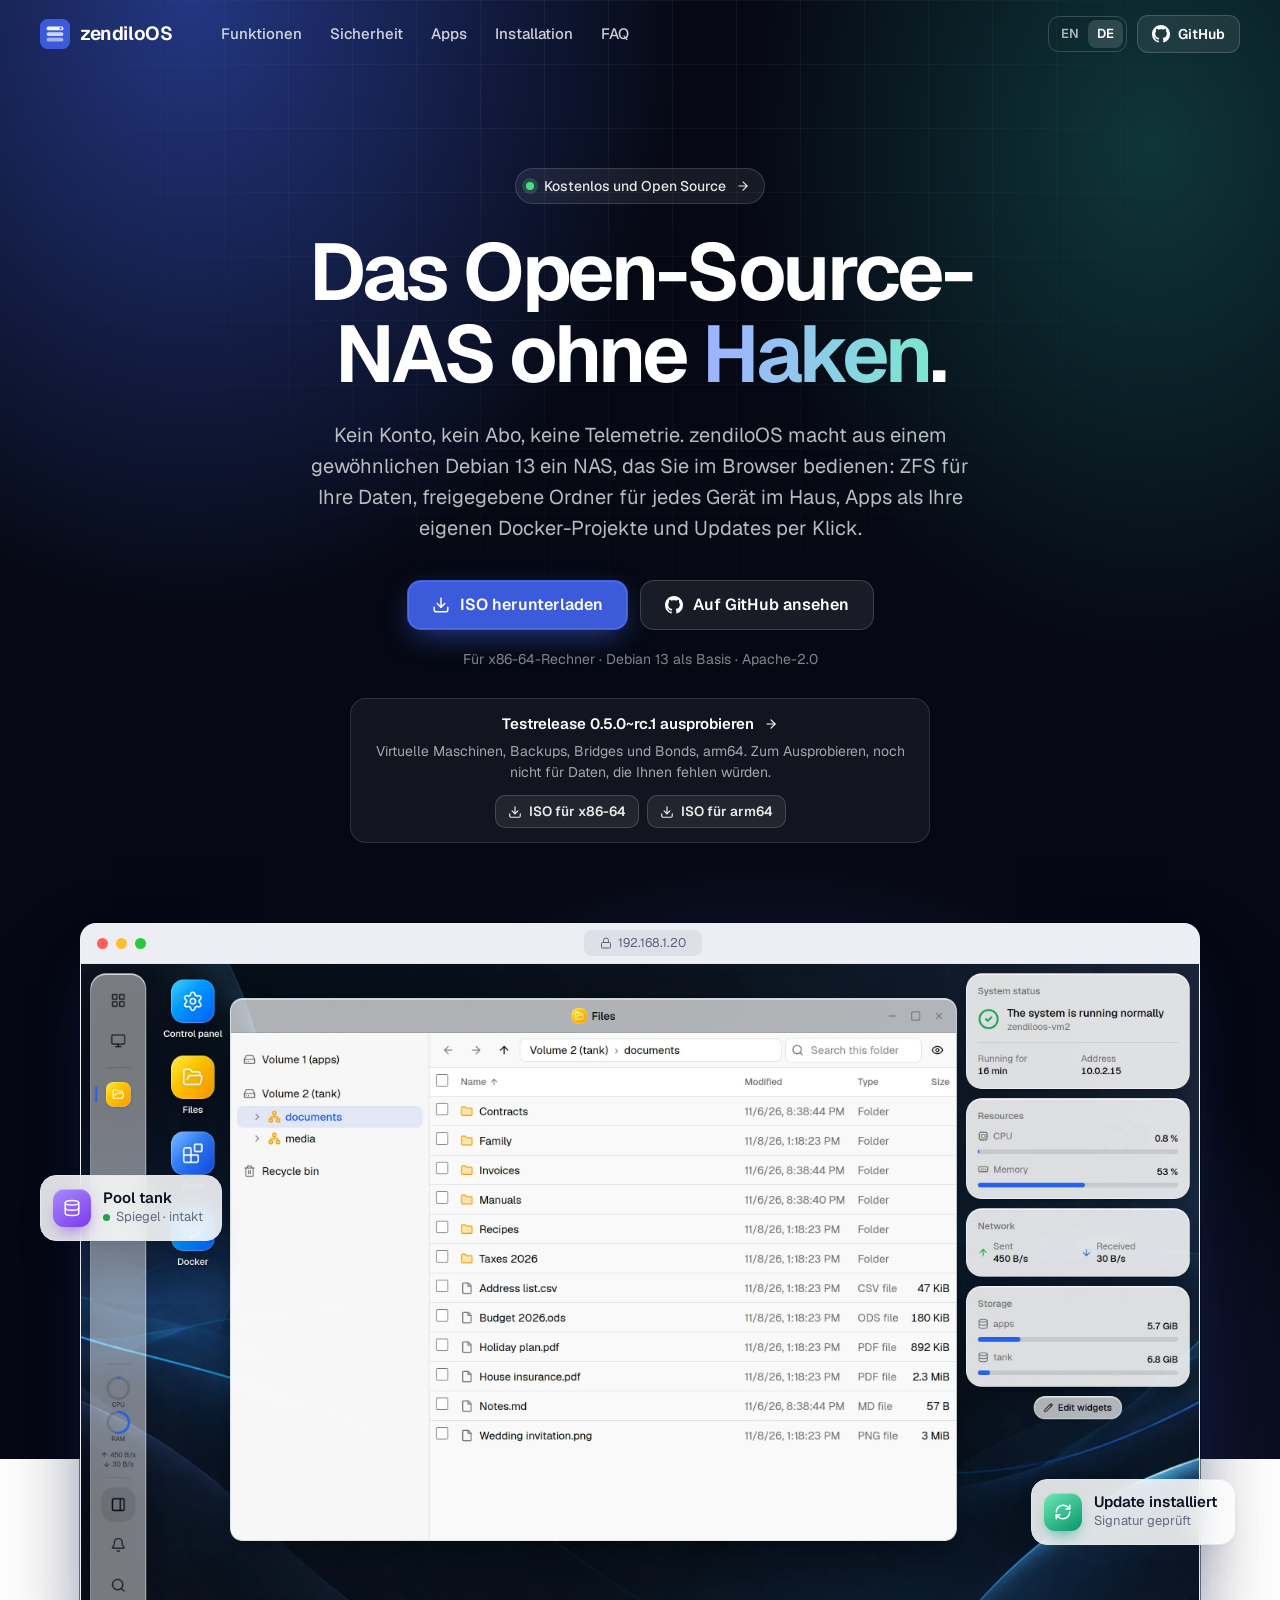
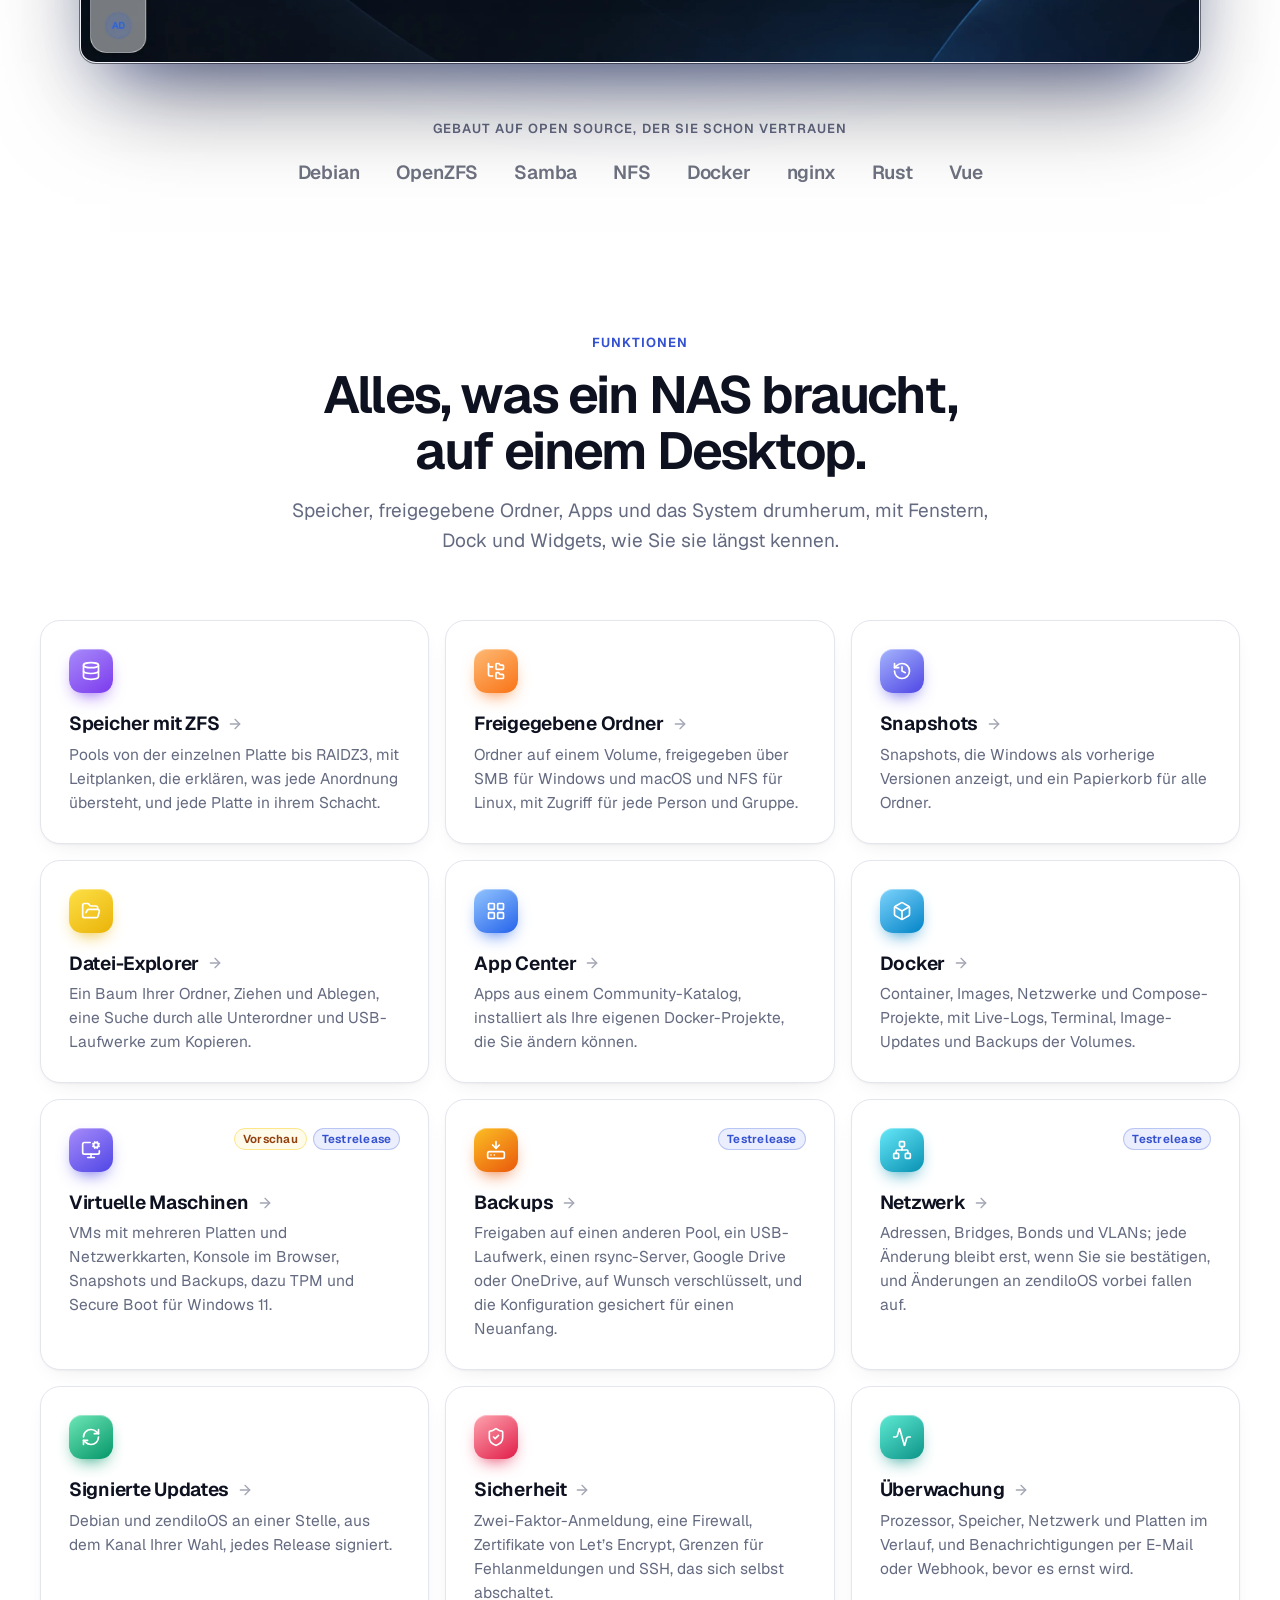
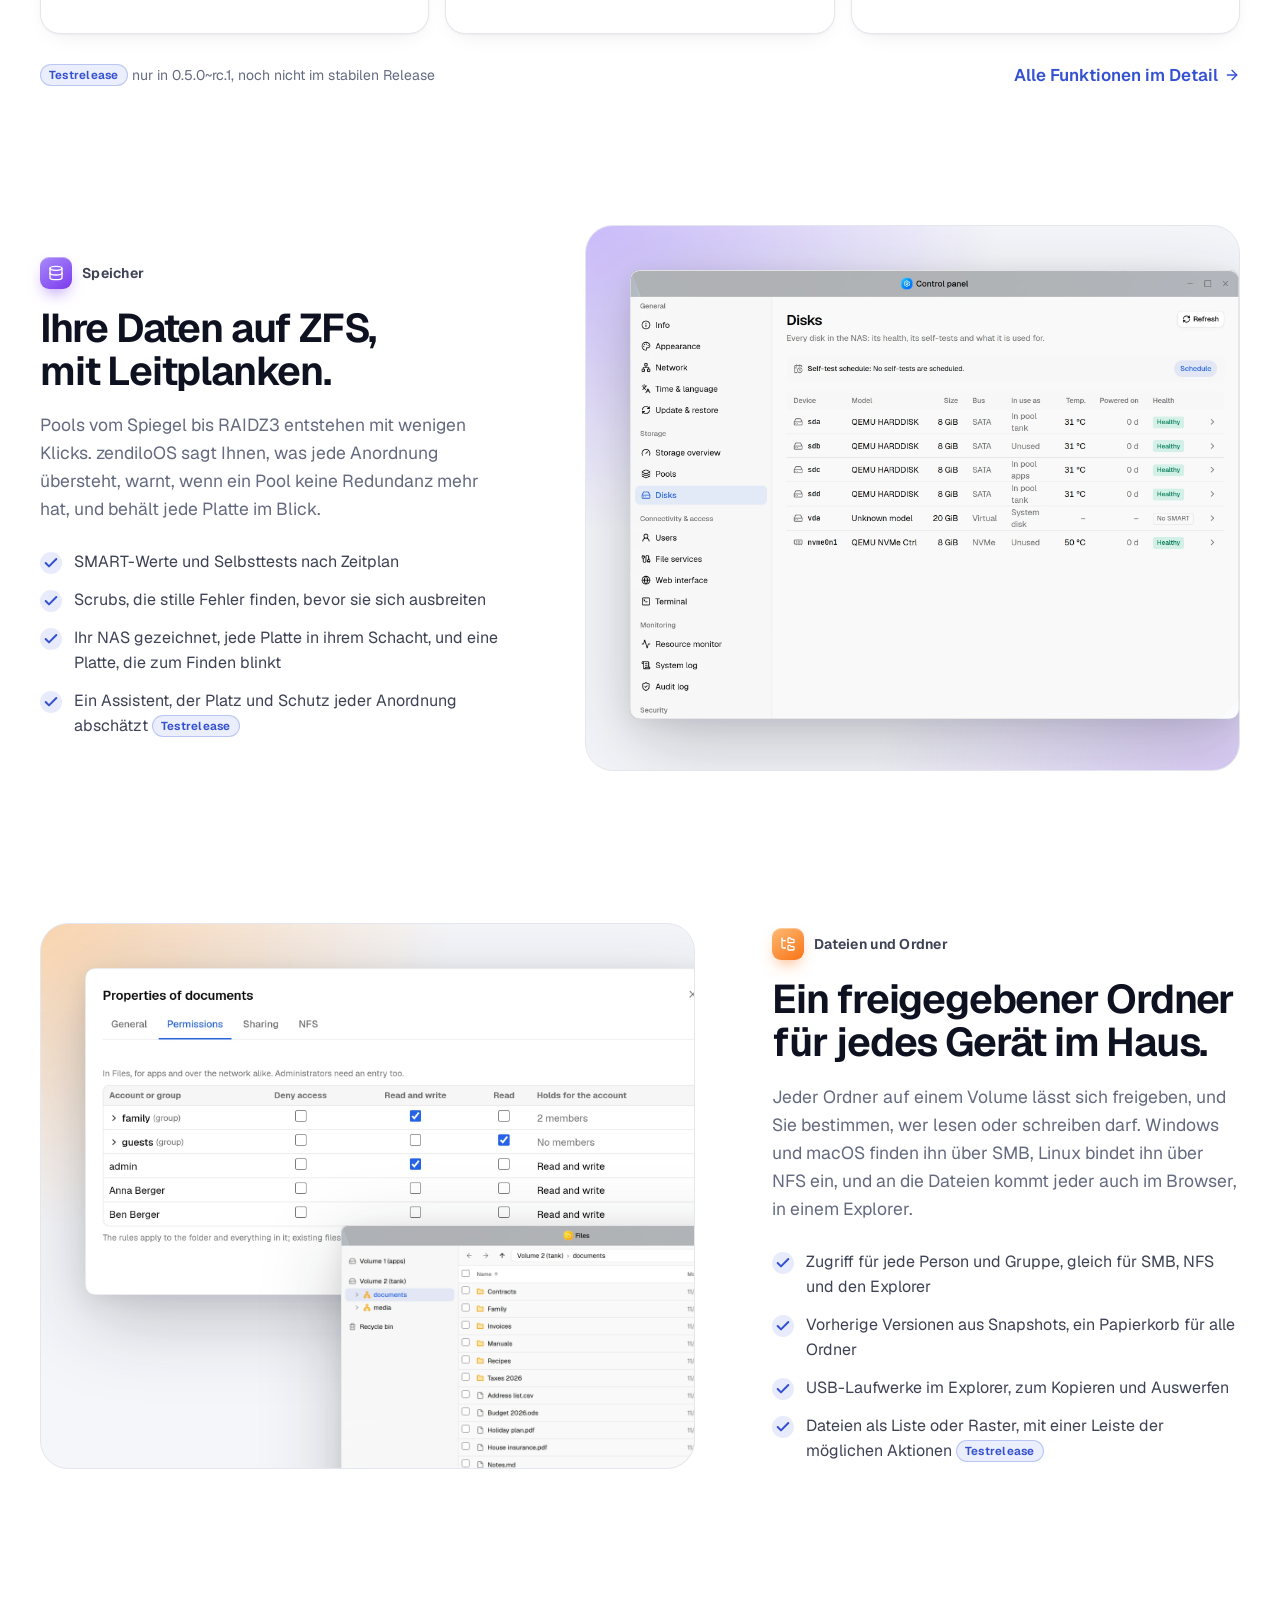
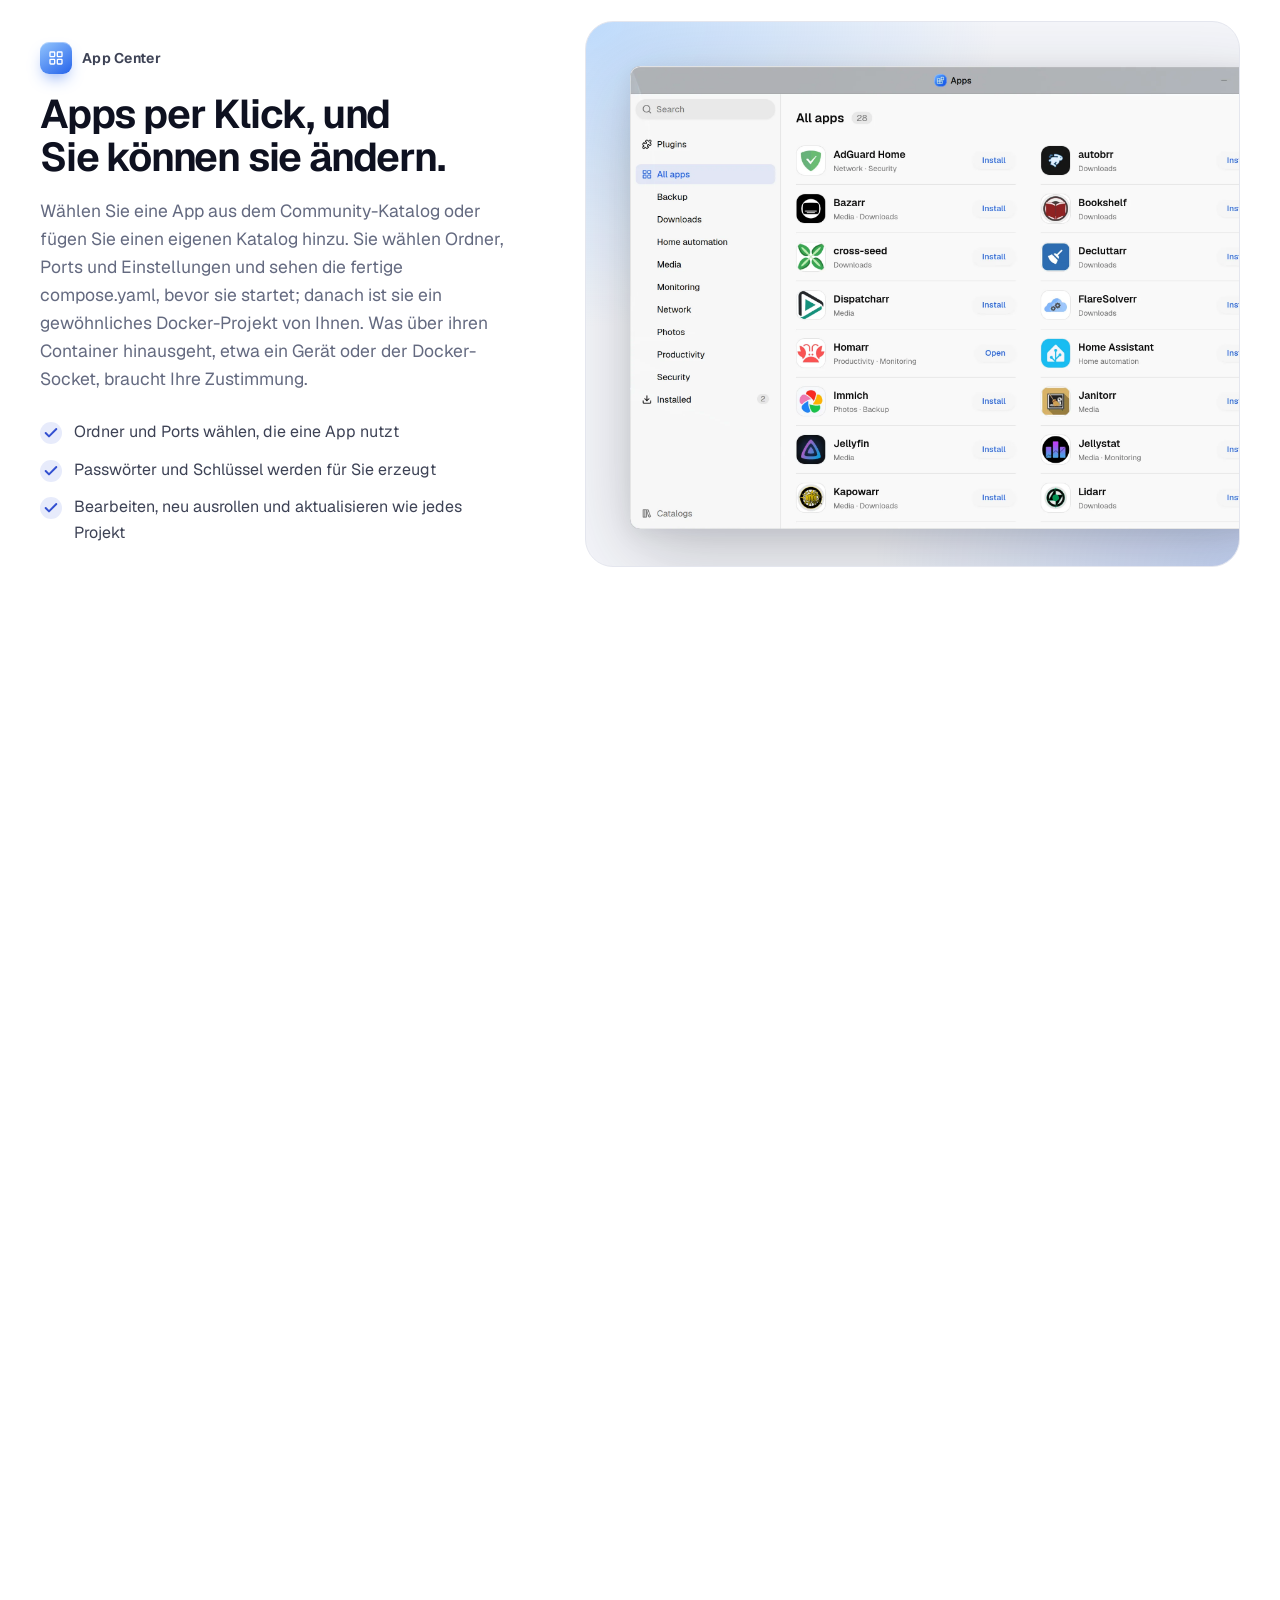
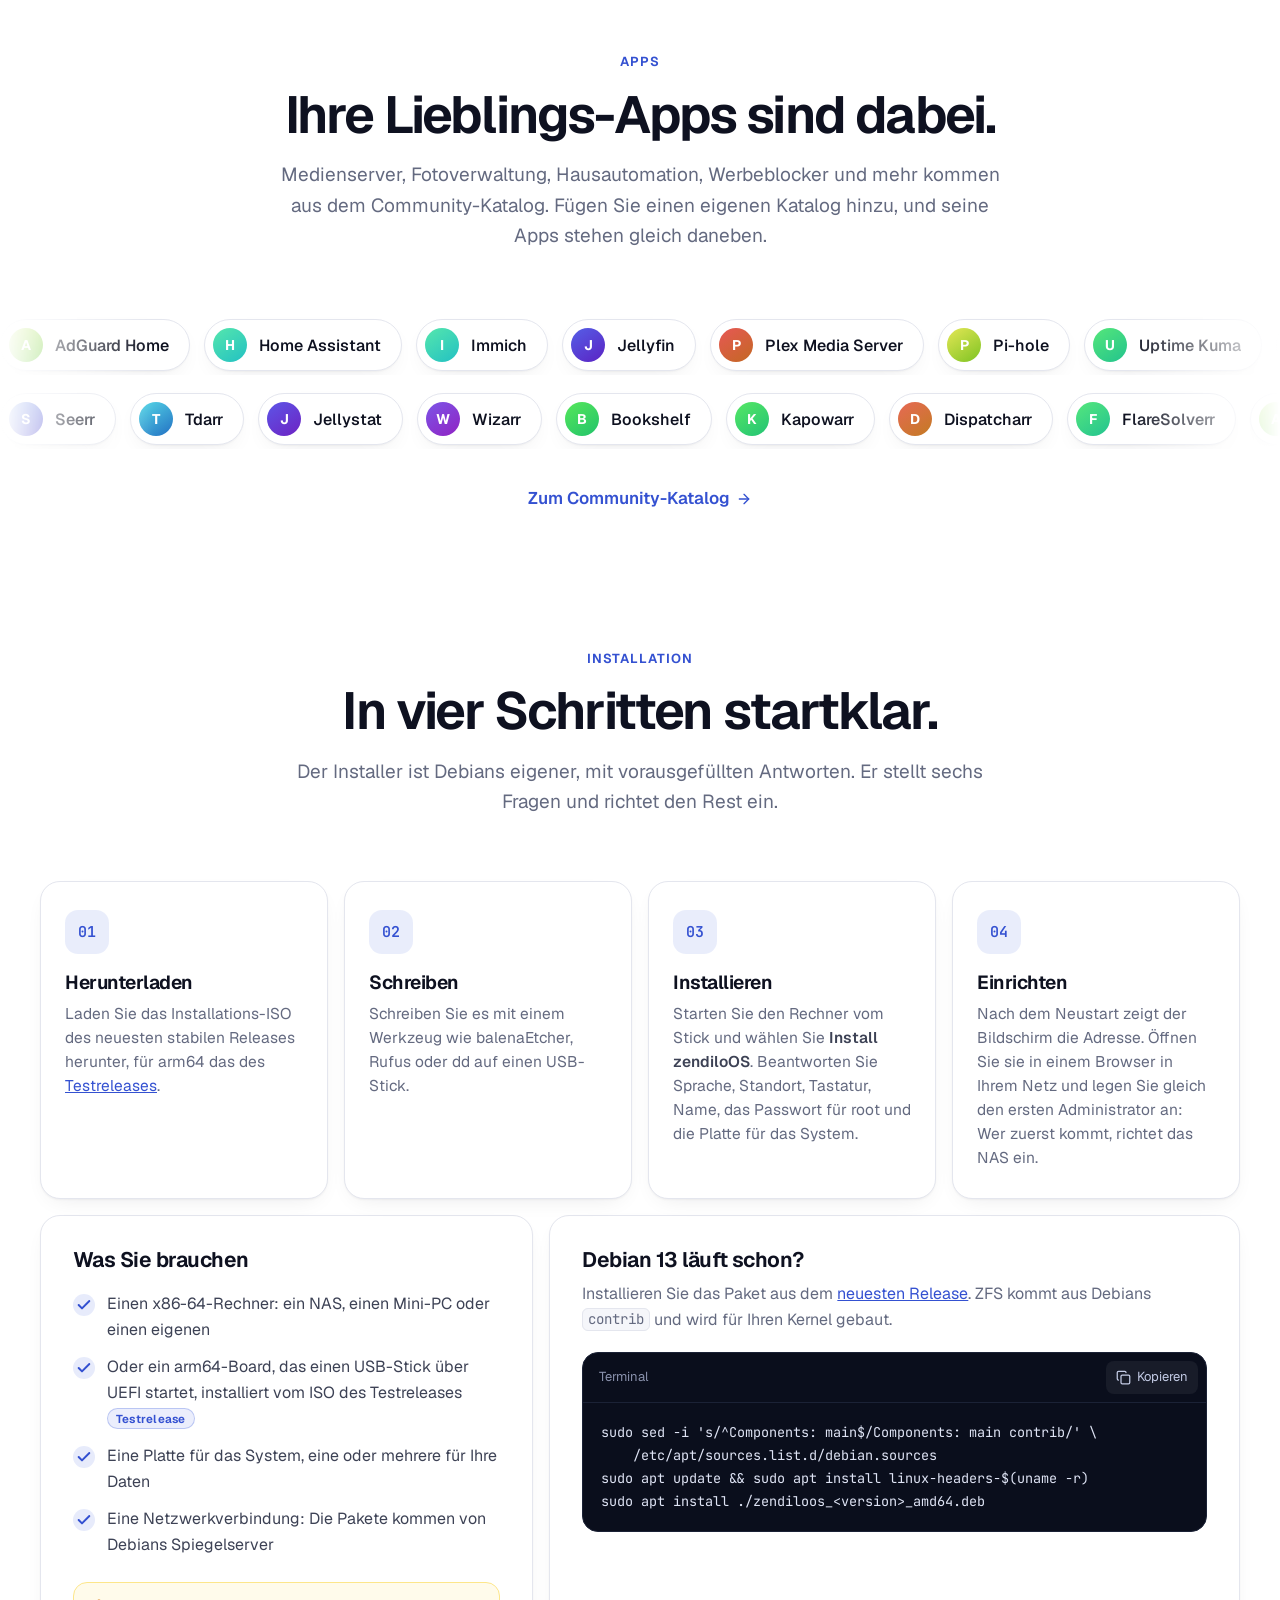
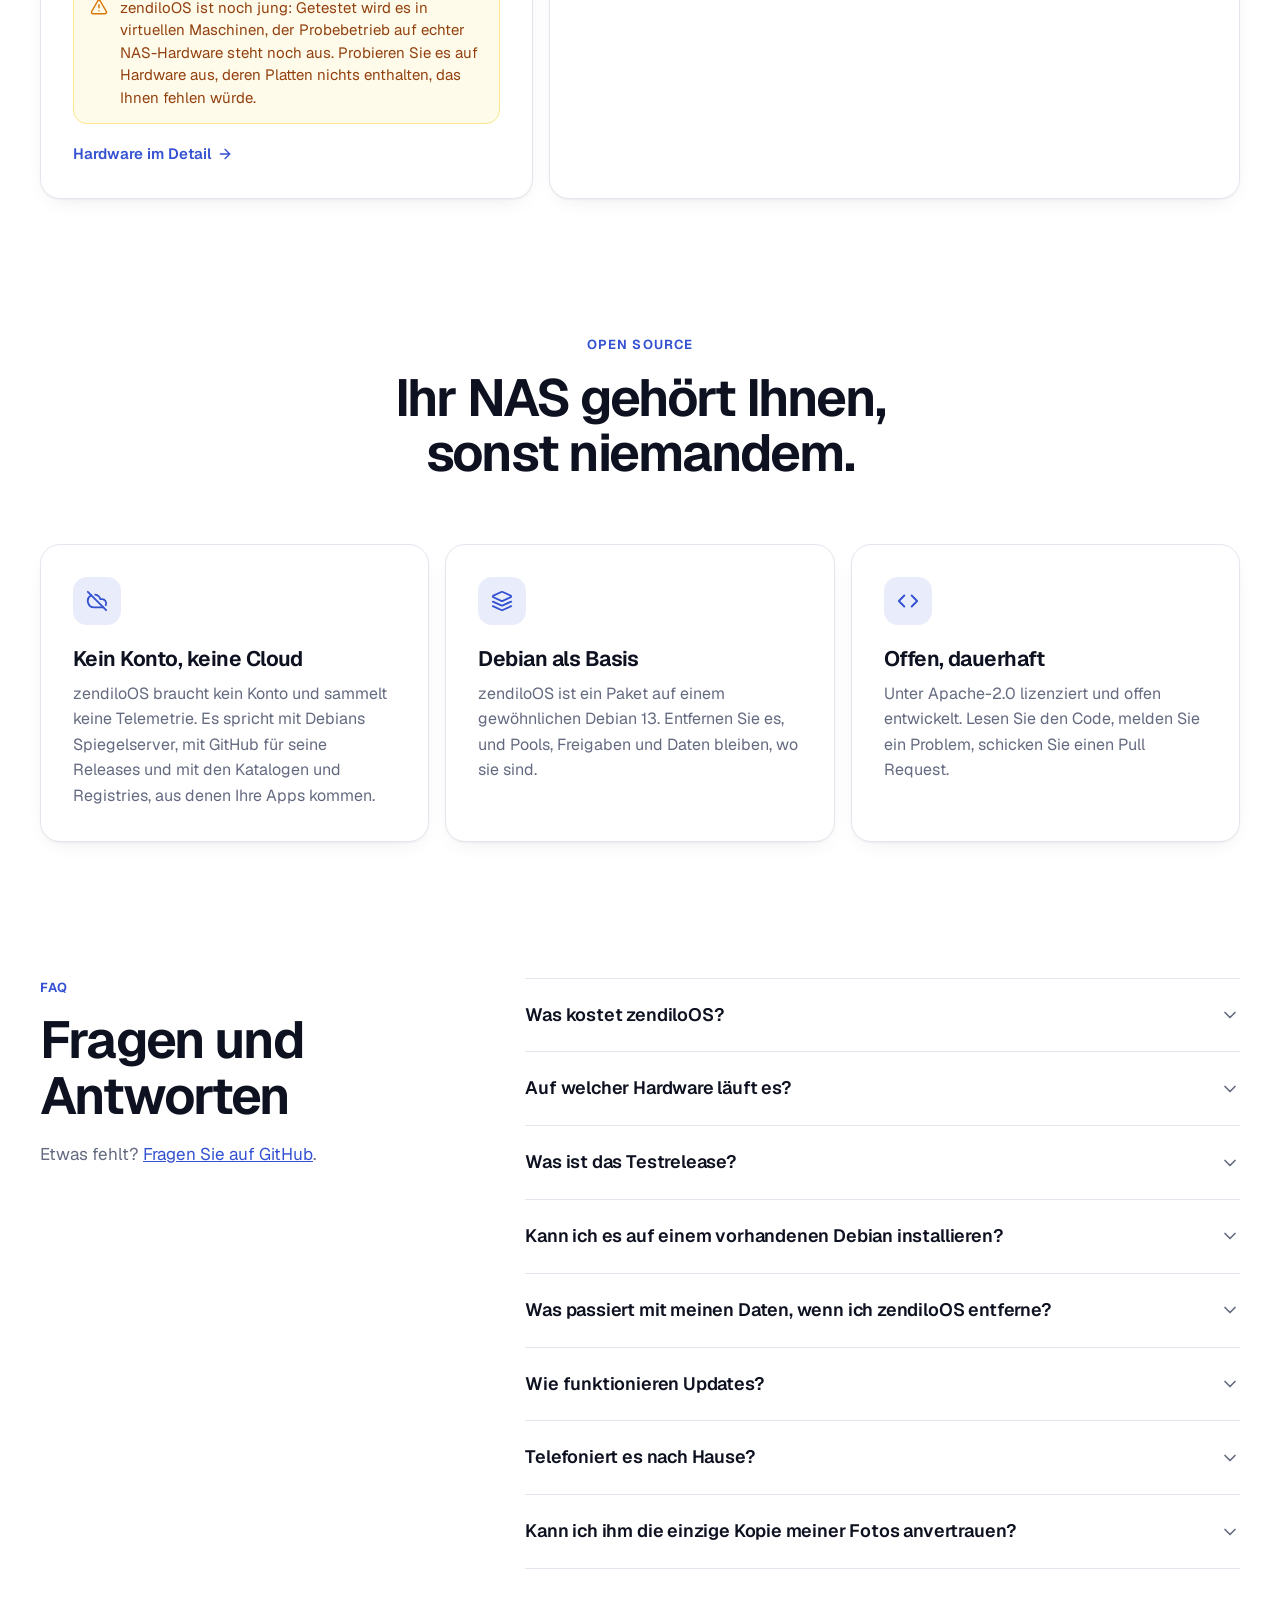
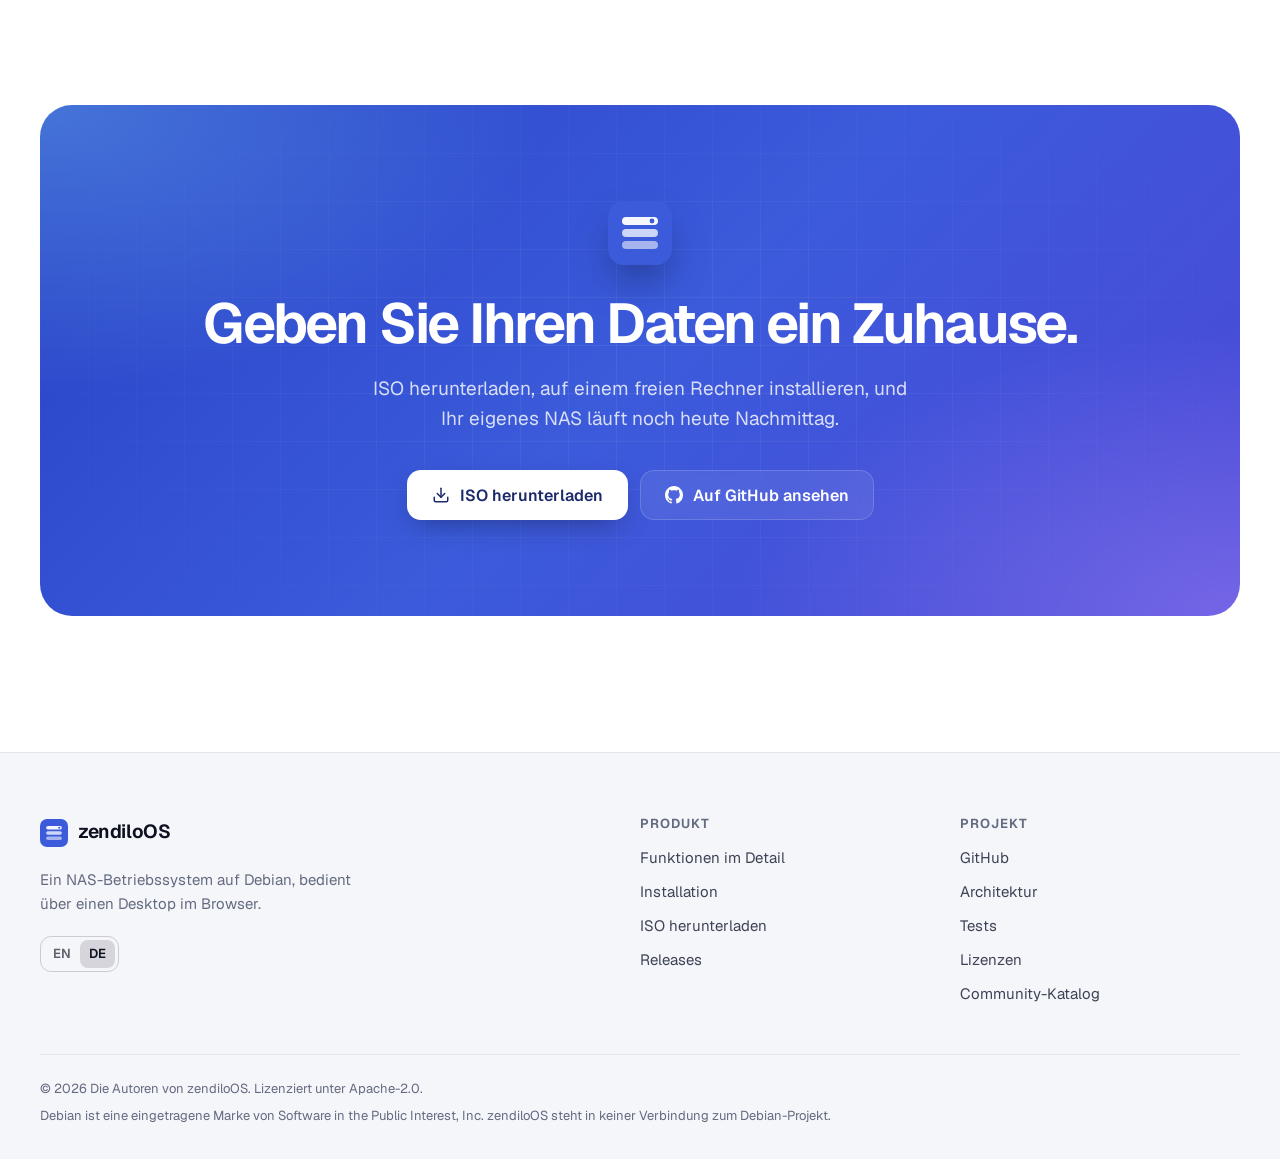
==== commit e07fbf1e: "Point to the test release's ISOs, and install arm64 from them The test release 0.5.0~rc.1 gets insta" ====
--- a/de/index.html
+++ b/de/index.html
@@ -58,10 +58,11 @@
         <a class="btn btn-glass" href="https://github.com/mavnezz/zendiloOS"><svg class="i" width="18" height="18" viewBox="0 0 16 16" fill="currentColor" aria-hidden="true"><path d="M8 0c4.42 0 8 3.58 8 8a8.013 8.013 0 0 1-5.45 7.59c-.4.08-.55-.17-.55-.38 0-.27.01-1.13.01-2.2 0-.75-.25-1.23-.54-1.48 1.78-.2 3.65-.88 3.65-3.95 0-.88-.31-1.59-.82-2.15.08-.2.36-1.02-.08-2.12 0 0-.67-.22-2.2.82-.64-.18-1.32-.27-2-.27-.68 0-1.36.09-2 .27-1.53-1.03-2.2-.82-2.2-.82-.44 1.1-.16 1.92-.08 2.12-.51.56-.82 1.28-.82 2.15 0 3.06 1.86 3.75 3.64 3.95-.23.2-.44.55-.51 1.07-.46.21-1.61.55-2.33-.66-.15-.24-.6-.83-1.23-.82-.67.01-.27.38.01.53.34.19.73.9.82 1.13.16.45.68 1.31 2.69.94 0 .67.01 1.3.01 1.49 0 .21-.15.45-.55.38A7.995 7.995 0 0 1 0 8c0-4.42 3.58-8 8-8Z"/></svg><span>Auf GitHub ansehen</span></a>
       </div>
       <p class="hero-meta"><span data-download-meta data-template="Version {version} · {size} · x86-64 · Apache-2.0">Für x86-64-Rechner · Debian 13 als Basis · Apache-2.0</span></p>
-      <p class="hero-next">
-        <a href="https://github.com/mavnezz/zendiloOS/releases/tag/v0.5.0-rc.1"><span>Testrelease 0.5.0~rc.1 ausprobieren</span><svg class="i" width="14" height="14" viewBox="0 0 24 24" fill="none" stroke="currentColor" stroke-width="2" stroke-linecap="round" stroke-linejoin="round" aria-hidden="true"><path d="M5 12h14"/><path d="m12 5 7 7-7 7"/></svg></a>
-        <span>Virtuelle Maschinen, Backups, Bridges und Bonds, arm64. Zum Ausprobieren, noch nicht für Daten, die Ihnen fehlen würden.</span>
-      </p>
+      <div class="hero-next">
+        <a class="hero-next-link" href="https://github.com/mavnezz/zendiloOS/releases/tag/v0.5.0-rc.1"><span>Testrelease 0.5.0~rc.1 ausprobieren</span><svg class="i" width="14" height="14" viewBox="0 0 24 24" fill="none" stroke="currentColor" stroke-width="2" stroke-linecap="round" stroke-linejoin="round" aria-hidden="true"><path d="M5 12h14"/><path d="m12 5 7 7-7 7"/></svg></a>
+        <p>Virtuelle Maschinen, Backups, Bridges und Bonds, arm64. Zum Ausprobieren, noch nicht für Daten, die Ihnen fehlen würden.</p>
+        <p class="hero-next-isos"><a href="https://github.com/mavnezz/zendiloOS/releases/download/v0.5.0-rc.1/zendiloos-amd64-netinst.iso"><svg class="i" width="14" height="14" viewBox="0 0 24 24" fill="none" stroke="currentColor" stroke-width="2" stroke-linecap="round" stroke-linejoin="round" aria-hidden="true"><path d="M12 15V3"/><path d="M21 15v4a2 2 0 0 1-2 2H5a2 2 0 0 1-2-2v-4"/><path d="m7 10 5 5 5-5"/></svg><span>ISO für x86-64</span></a><a href="https://github.com/mavnezz/zendiloOS/releases/download/v0.5.0-rc.1/zendiloos-arm64-netinst.iso"><svg class="i" width="14" height="14" viewBox="0 0 24 24" fill="none" stroke="currentColor" stroke-width="2" stroke-linecap="round" stroke-linejoin="round" aria-hidden="true"><path d="M12 15V3"/><path d="M21 15v4a2 2 0 0 1-2 2H5a2 2 0 0 1-2-2v-4"/><path d="m7 10 5 5 5-5"/></svg><span>ISO für arm64</span></a></p>
+      </div>
     </div>
     <div class="container">
       <div class="hero-visual">
@@ -303,7 +304,7 @@
           <li class="step reveal">
             <span class="step-num">01</span>
             <h3>Herunterladen</h3>
-            <p>Laden Sie das Installations-ISO des neuesten stabilen Releases herunter.</p>
+            <p>Laden Sie das Installations-ISO des neuesten stabilen Releases herunter, für arm64 das des <a href="https://github.com/mavnezz/zendiloOS/releases/tag/v0.5.0-rc.1">Testreleases</a>.</p>
           </li>
           <li class="step reveal">
             <span class="step-num">02</span>
@@ -324,7 +325,7 @@
       <div class="install-more">
         <div class="card need reveal">
           <h3>Was Sie brauchen</h3>
-          <ul class="checks"><li><svg class="i" width="18" height="18" viewBox="0 0 24 24" fill="none" stroke="currentColor" stroke-width="2" stroke-linecap="round" stroke-linejoin="round" aria-hidden="true"><path d="M20 6 9 17l-5-5"/></svg><span>Einen x86-64-Rechner: ein NAS, einen Mini-PC oder einen eigenen</span></li><li><svg class="i" width="18" height="18" viewBox="0 0 24 24" fill="none" stroke="currentColor" stroke-width="2" stroke-linecap="round" stroke-linejoin="round" aria-hidden="true"><path d="M20 6 9 17l-5-5"/></svg><span>Oder ein arm64-Board, das einen USB-Stick über UEFI startet <span class="badge badge-next">Testrelease</span></span></li><li><svg class="i" width="18" height="18" viewBox="0 0 24 24" fill="none" stroke="currentColor" stroke-width="2" stroke-linecap="round" stroke-linejoin="round" aria-hidden="true"><path d="M20 6 9 17l-5-5"/></svg><span>Eine Platte für das System, eine oder mehrere für Ihre Daten</span></li><li><svg class="i" width="18" height="18" viewBox="0 0 24 24" fill="none" stroke="currentColor" stroke-width="2" stroke-linecap="round" stroke-linejoin="round" aria-hidden="true"><path d="M20 6 9 17l-5-5"/></svg><span>Eine Netzwerkverbindung: Die Pakete kommen von Debians Spiegelserver</span></li></ul>
+          <ul class="checks"><li><svg class="i" width="18" height="18" viewBox="0 0 24 24" fill="none" stroke="currentColor" stroke-width="2" stroke-linecap="round" stroke-linejoin="round" aria-hidden="true"><path d="M20 6 9 17l-5-5"/></svg><span>Einen x86-64-Rechner: ein NAS, einen Mini-PC oder einen eigenen</span></li><li><svg class="i" width="18" height="18" viewBox="0 0 24 24" fill="none" stroke="currentColor" stroke-width="2" stroke-linecap="round" stroke-linejoin="round" aria-hidden="true"><path d="M20 6 9 17l-5-5"/></svg><span>Oder ein arm64-Board, das einen USB-Stick über UEFI startet, installiert vom ISO des Testreleases <span class="badge badge-next">Testrelease</span></span></li><li><svg class="i" width="18" height="18" viewBox="0 0 24 24" fill="none" stroke="currentColor" stroke-width="2" stroke-linecap="round" stroke-linejoin="round" aria-hidden="true"><path d="M20 6 9 17l-5-5"/></svg><span>Eine Platte für das System, eine oder mehrere für Ihre Daten</span></li><li><svg class="i" width="18" height="18" viewBox="0 0 24 24" fill="none" stroke="currentColor" stroke-width="2" stroke-linecap="round" stroke-linejoin="round" aria-hidden="true"><path d="M20 6 9 17l-5-5"/></svg><span>Eine Netzwerkverbindung: Die Pakete kommen von Debians Spiegelserver</span></li></ul>
           <p class="note"><svg class="i" width="18" height="18" viewBox="0 0 24 24" fill="none" stroke="currentColor" stroke-width="2" stroke-linecap="round" stroke-linejoin="round" aria-hidden="true"><path d="m21.73 18-8-14a2 2 0 0 0-3.48 0l-8 14A2 2 0 0 0 4 21h16a2 2 0 0 0 1.73-3"/><path d="M12 9v4"/><path d="M12 17h.01"/></svg><span>zendiloOS ist noch jung: Getestet wird es in virtuellen Maschinen, der Probebetrieb auf echter NAS-Hardware steht noch aus. Probieren Sie es auf Hardware aus, deren Platten nichts enthalten, das Ihnen fehlen würde.</span></p>
           <p class="need-more"><a class="link" href="features/#hardware">Hardware im Detail<svg class="i" width="16" height="16" viewBox="0 0 24 24" fill="none" stroke="currentColor" stroke-width="2" stroke-linecap="round" stroke-linejoin="round" aria-hidden="true"><path d="M5 12h14"/><path d="m12 5 7 7-7 7"/></svg></a></p>
         </div>
@@ -383,11 +384,11 @@
           </details>
           <details>
             <summary><span>Auf welcher Hardware läuft es?</span><svg class="i" width="20" height="20" viewBox="0 0 24 24" fill="none" stroke="currentColor" stroke-width="2" stroke-linecap="round" stroke-linejoin="round" aria-hidden="true"><path d="m6 9 6 6 6-6"/></svg></summary>
-            <div class="answer"><p>Auf jedem x86-64-Rechner mit einer Platte für das System, einer oder mehreren Platten für Daten und einer Netzwerkverbindung. Dazu arm64-Boards, die einen USB-Stick über UEFI starten und mit Debians eigenem Kernel laufen <span class="badge badge-next">Testrelease</span>; auf einem echten arm64-Board lief es noch nicht. <a href="features/#hardware">Hardware im Detail</a>.</p></div>
+            <div class="answer"><p>Auf jedem x86-64-Rechner mit einer Platte für das System, einer oder mehreren Platten für Daten und einer Netzwerkverbindung. Dazu arm64-Boards, die einen USB-Stick über UEFI starten und mit Debians eigenem Kernel laufen, installiert vom ISO des Testreleases <span class="badge badge-next">Testrelease</span>; auf einem echten arm64-Board lief es noch nicht. <a href="features/#hardware">Hardware im Detail</a>.</p></div>
           </details>
           <details>
             <summary><span>Was ist das Testrelease?</span><svg class="i" width="20" height="20" viewBox="0 0 24 24" fill="none" stroke="currentColor" stroke-width="2" stroke-linecap="round" stroke-linejoin="round" aria-hidden="true"><path d="m6 9 6 6 6-6"/></svg></summary>
-            <div class="answer"><p>Vor einem stabilen Release veröffentlicht zendiloOS Release-Kandidaten im Testkanal. 0.5.0~rc.1 bringt virtuelle Maschinen als Vorschau, die Backup-App, Bridges, Bonds und VLANs, eine Konfigurationssicherung, die eine frische Installation wiederherstellt, und arm64. Es ist zum Ausprobieren gedacht: Wählen Sie auf einem installierten zendiloOS unter Updates den Testkanal, oder installieren Sie sein Paket auf Debian 13. <a href="https://github.com/mavnezz/zendiloOS/releases/tag/v0.5.0-rc.1">Das Release auf GitHub</a>.</p></div>
+            <div class="answer"><p>Vor einem stabilen Release veröffentlicht zendiloOS Release-Kandidaten im Testkanal. 0.5.0~rc.1 bringt virtuelle Maschinen als Vorschau, die Backup-App, Bridges, Bonds und VLANs, eine Konfigurationssicherung, die eine frische Installation wiederherstellt, und arm64. Es ist zum Ausprobieren gedacht: Installieren Sie es frisch von seinem ISO, für <a href="https://github.com/mavnezz/zendiloOS/releases/download/v0.5.0-rc.1/zendiloos-amd64-netinst.iso">x86-64</a> oder <a href="https://github.com/mavnezz/zendiloOS/releases/download/v0.5.0-rc.1/zendiloos-arm64-netinst.iso">arm64</a>, oder holen Sie es über den Testkanal, den Sie auf einem installierten zendiloOS unter Updates wählen; auf Debian 13 installiert sich sein Paket wie das jedes Releases. <a href="https://github.com/mavnezz/zendiloOS/releases/tag/v0.5.0-rc.1">Das Release auf GitHub</a>.</p></div>
           </details>
           <details>
             <summary><span>Kann ich es auf einem vorhandenen Debian installieren?</span><svg class="i" width="20" height="20" viewBox="0 0 24 24" fill="none" stroke="currentColor" stroke-width="2" stroke-linecap="round" stroke-linejoin="round" aria-hidden="true"><path d="m6 9 6 6 6-6"/></svg></summary>
--- a/assets/css/site.css
+++ b/assets/css/site.css
@@ -555,26 +555,48 @@
   background: rgba(255, 255, 255, 0.05);
   border: 1px solid rgba(255, 255, 255, 0.12);
 }
-.hero-next a {
+.hero-next-link {
   display: inline-flex;
-  flex-wrap: wrap;
-  align-items: center;
-  justify-content: center;
-  gap: 6px 10px;
+  align-items: center;
+  gap: 10px;
   font-size: 15px;
   font-weight: 600;
   color: #fff;
   text-decoration: none;
 }
-.hero-next a:hover span:not(.badge) {
+.hero-next-link:hover span {
   text-decoration: underline;
   text-underline-offset: 3px;
 }
-.hero-next a .i {
+.hero-next-link .i {
   transition: transform 0.2s;
 }
-.hero-next a:hover .i {
+.hero-next-link:hover .i {
   transform: translateX(3px);
+}
+.hero-next-isos {
+  margin-top: 6px;
+  display: flex;
+  flex-wrap: wrap;
+  justify-content: center;
+  gap: 8px;
+}
+.hero-next-isos a {
+  display: inline-flex;
+  align-items: center;
+  gap: 7px;
+  padding: 5px 12px;
+  border-radius: 10px;
+  font-size: 13.5px;
+  font-weight: 600;
+  color: rgba(255, 255, 255, 0.9);
+  text-decoration: none;
+  background: rgba(255, 255, 255, 0.07);
+  border: 1px solid rgba(255, 255, 255, 0.16);
+  transition: background-color 0.2s;
+}
+.hero-next-isos a:hover {
+  background: rgba(255, 255, 255, 0.14);
 }
 
 /* The features page's hero: no screenshot below it. */
@@ -1343,6 +1365,9 @@
   color: var(--text-2);
   font-weight: 600;
 }
+.step a {
+  color: var(--brand-text);
+}
 .install-more {
   margin-top: 16px;
   display: grid;
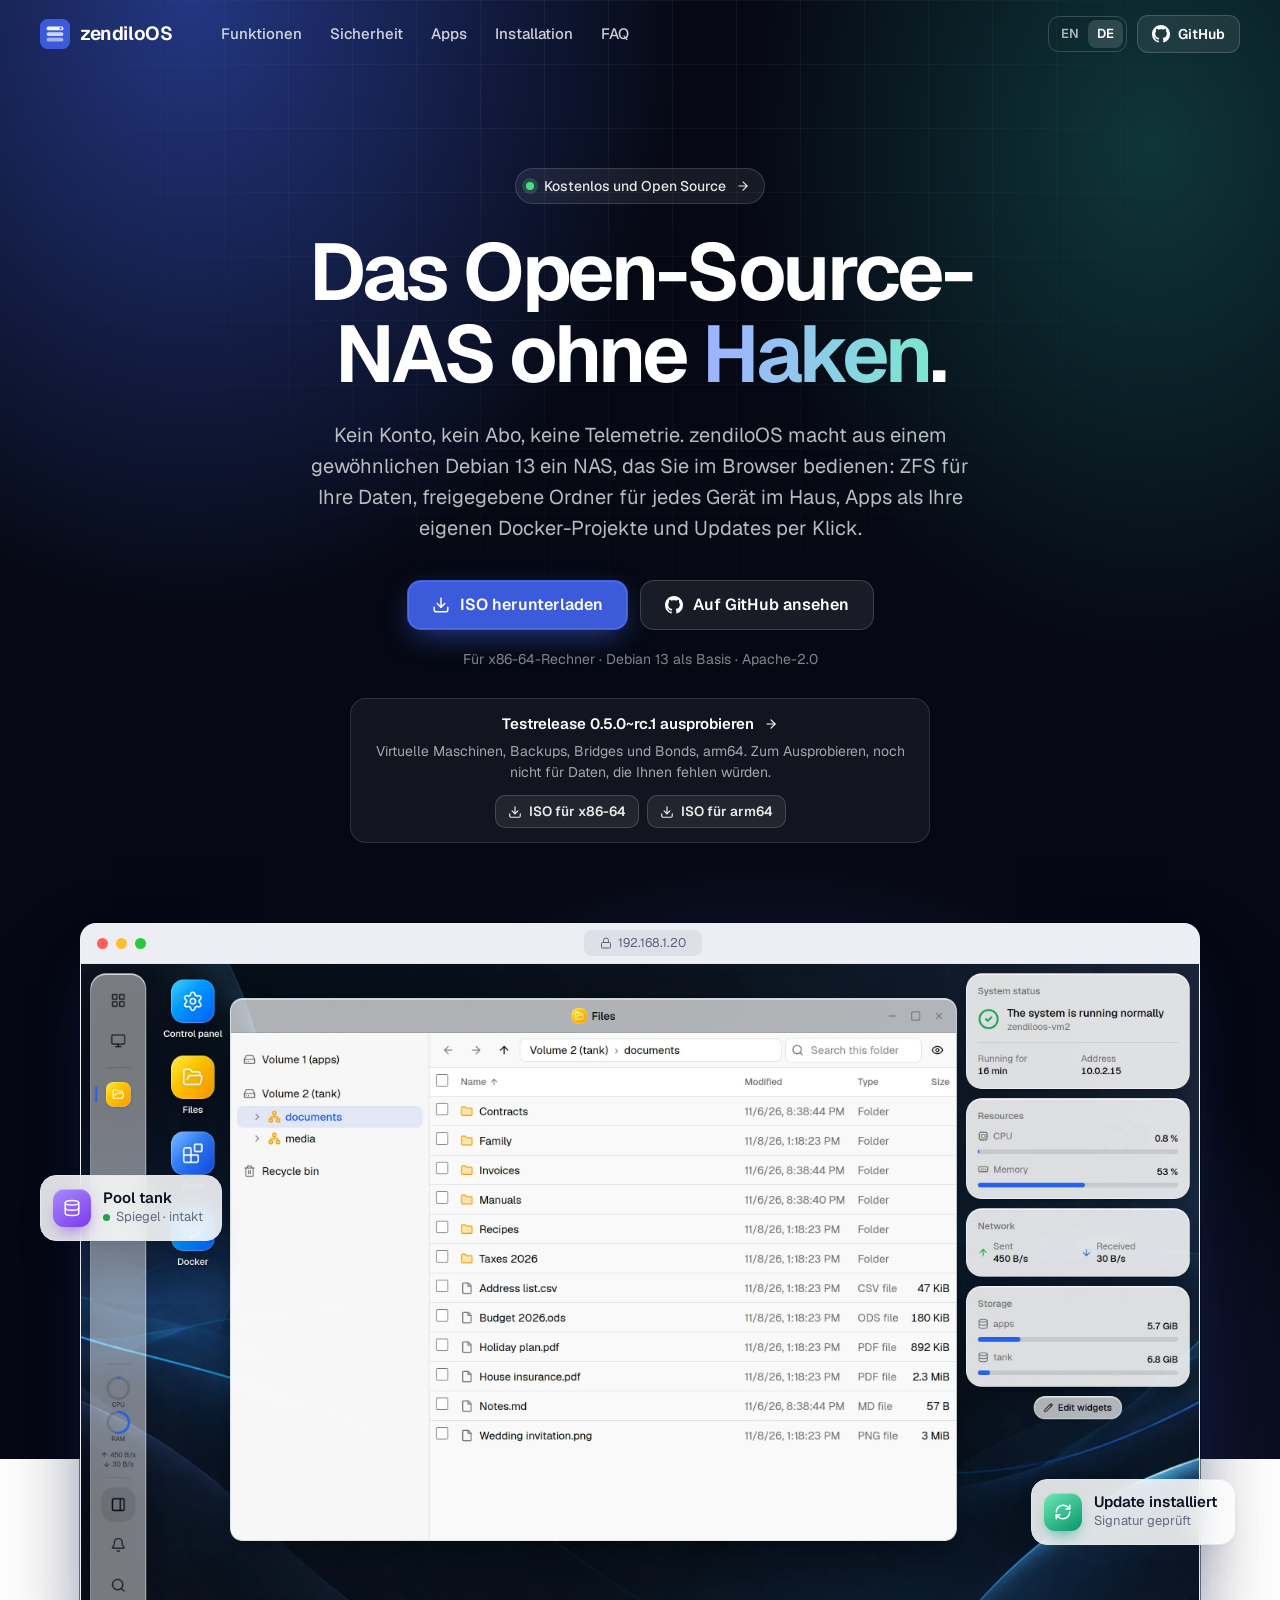
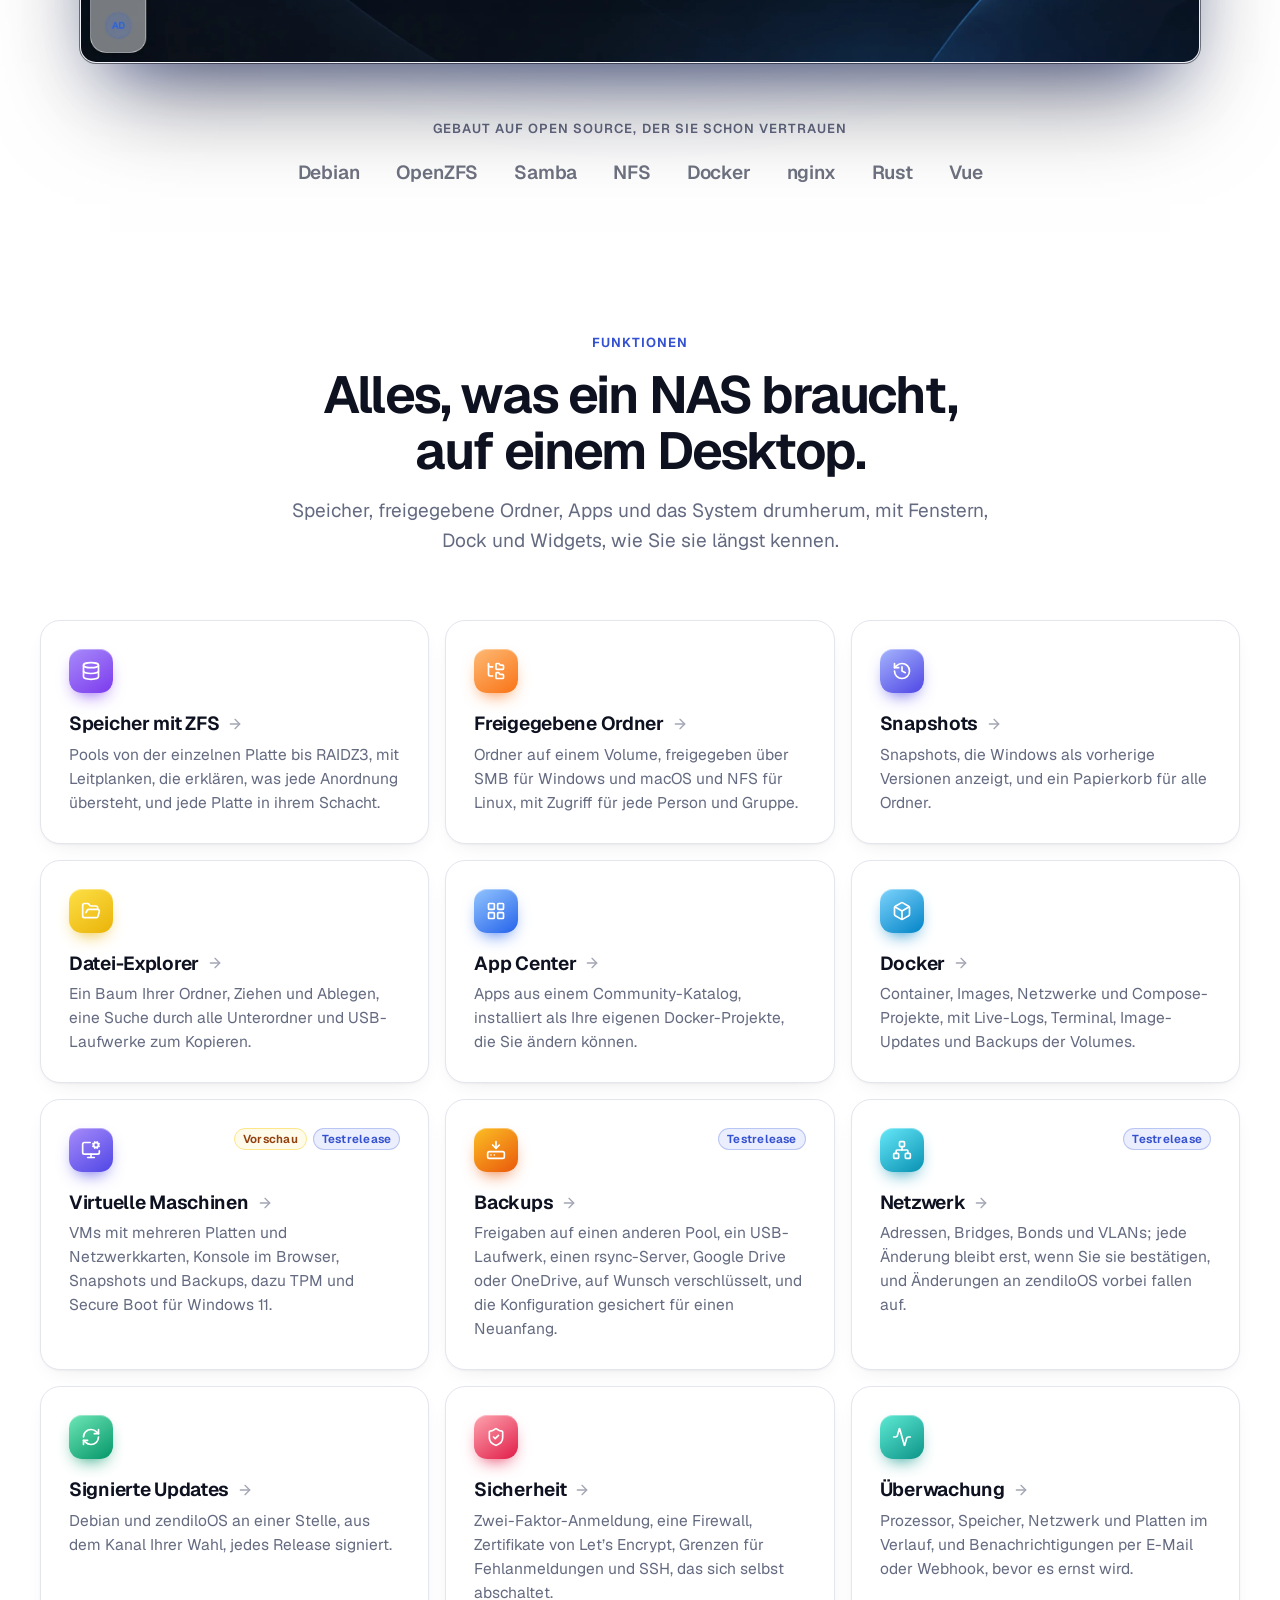
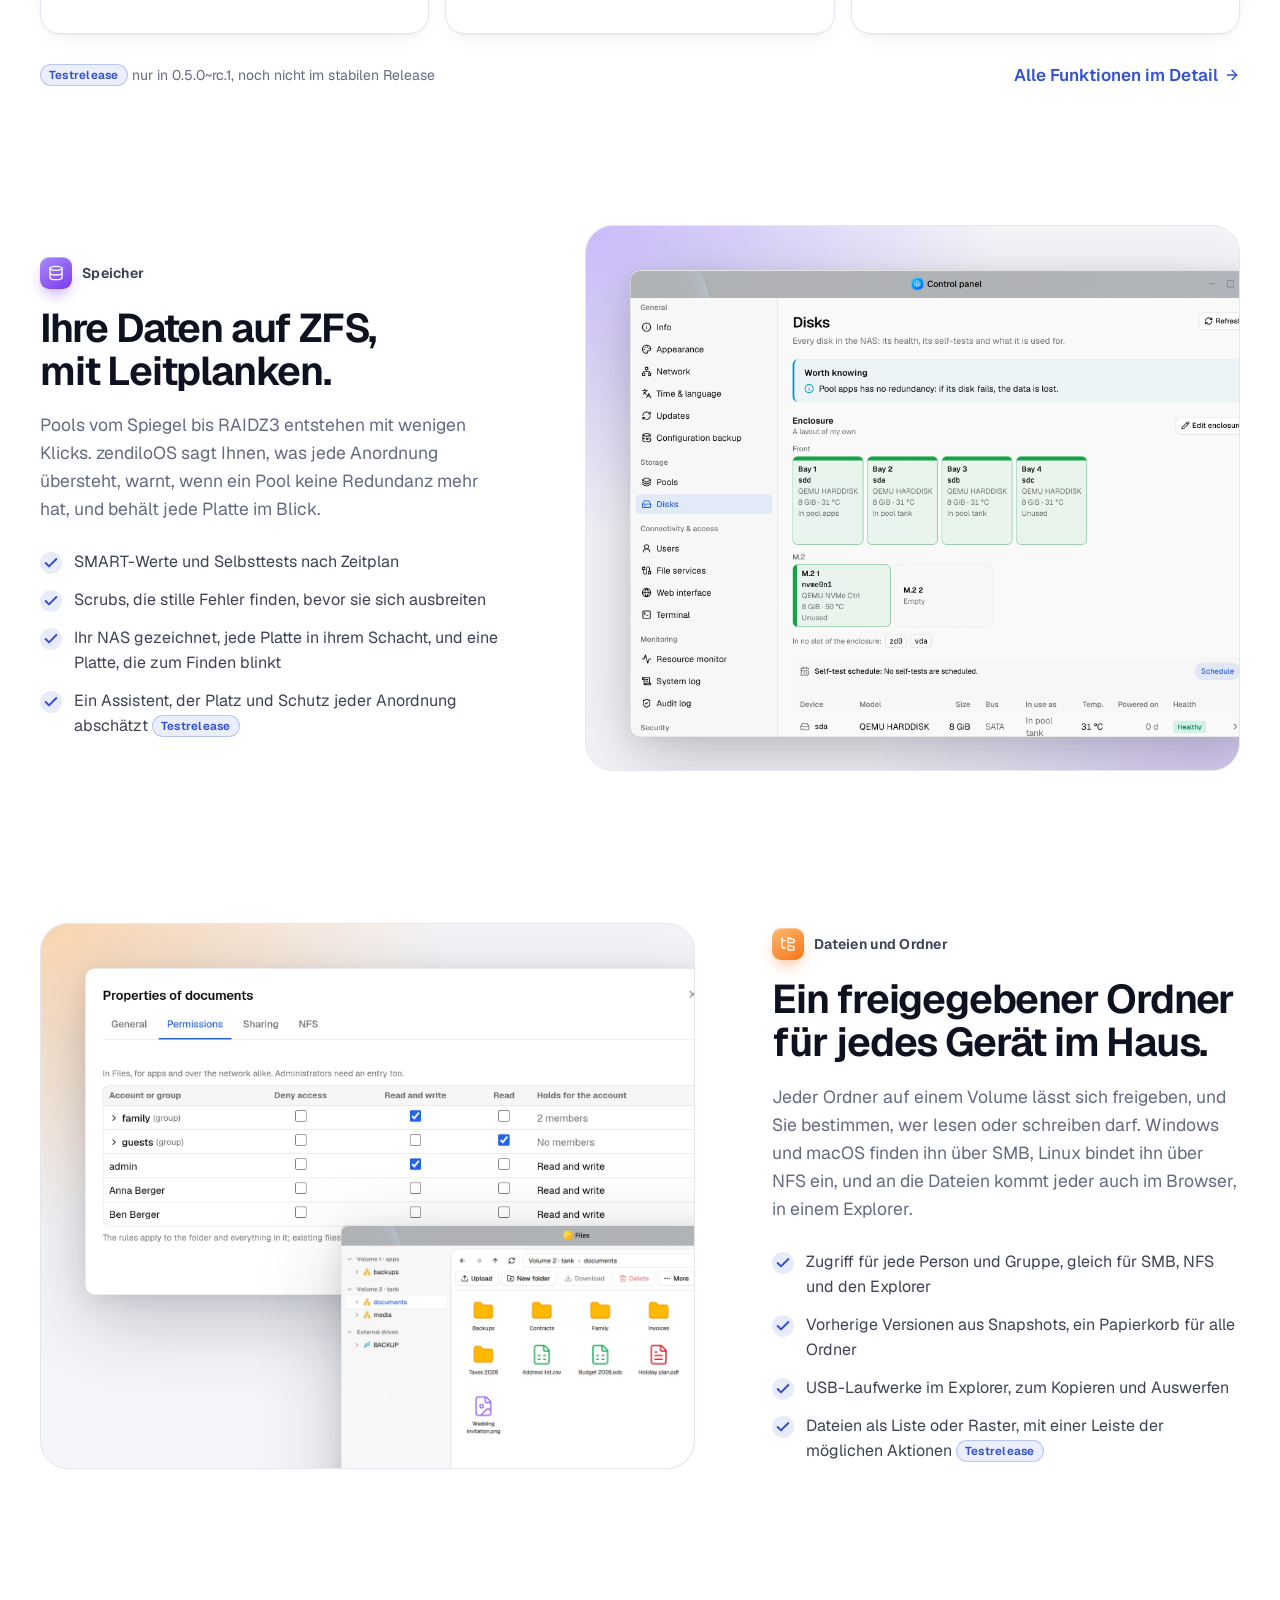
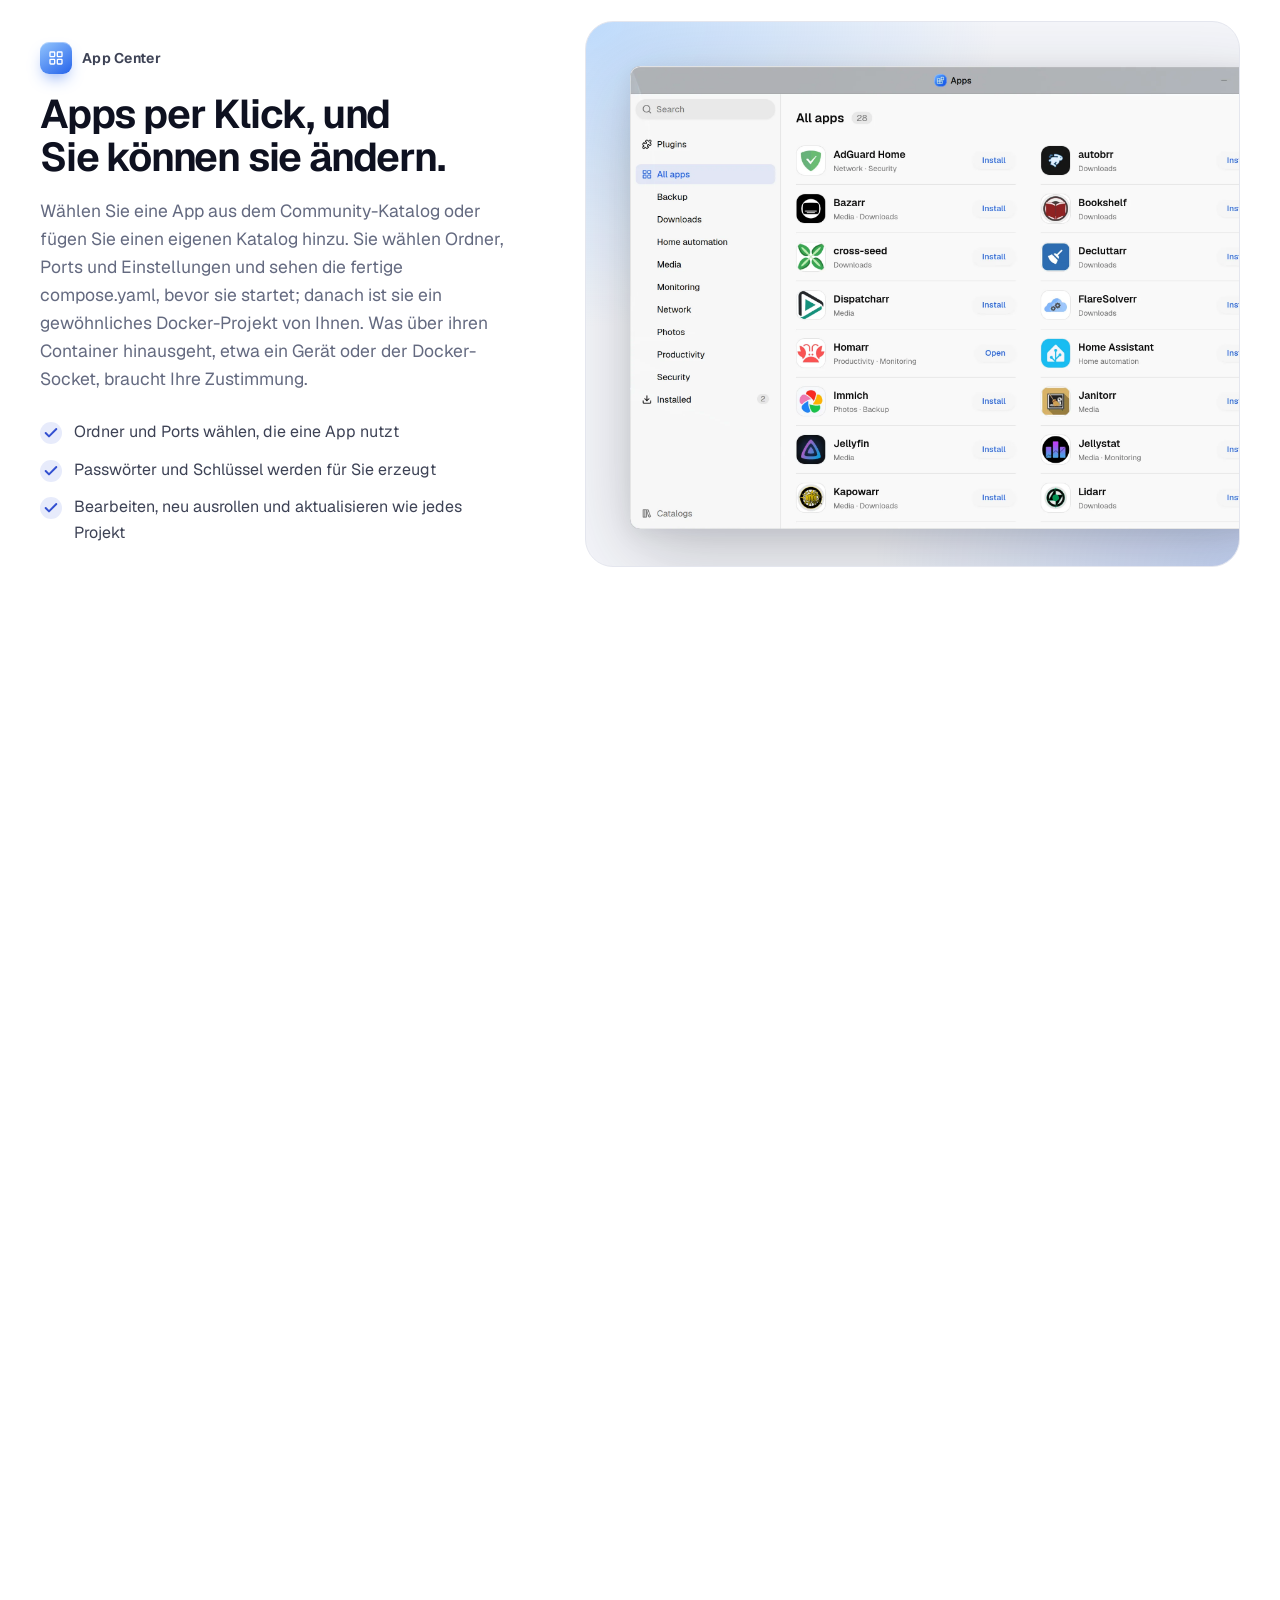
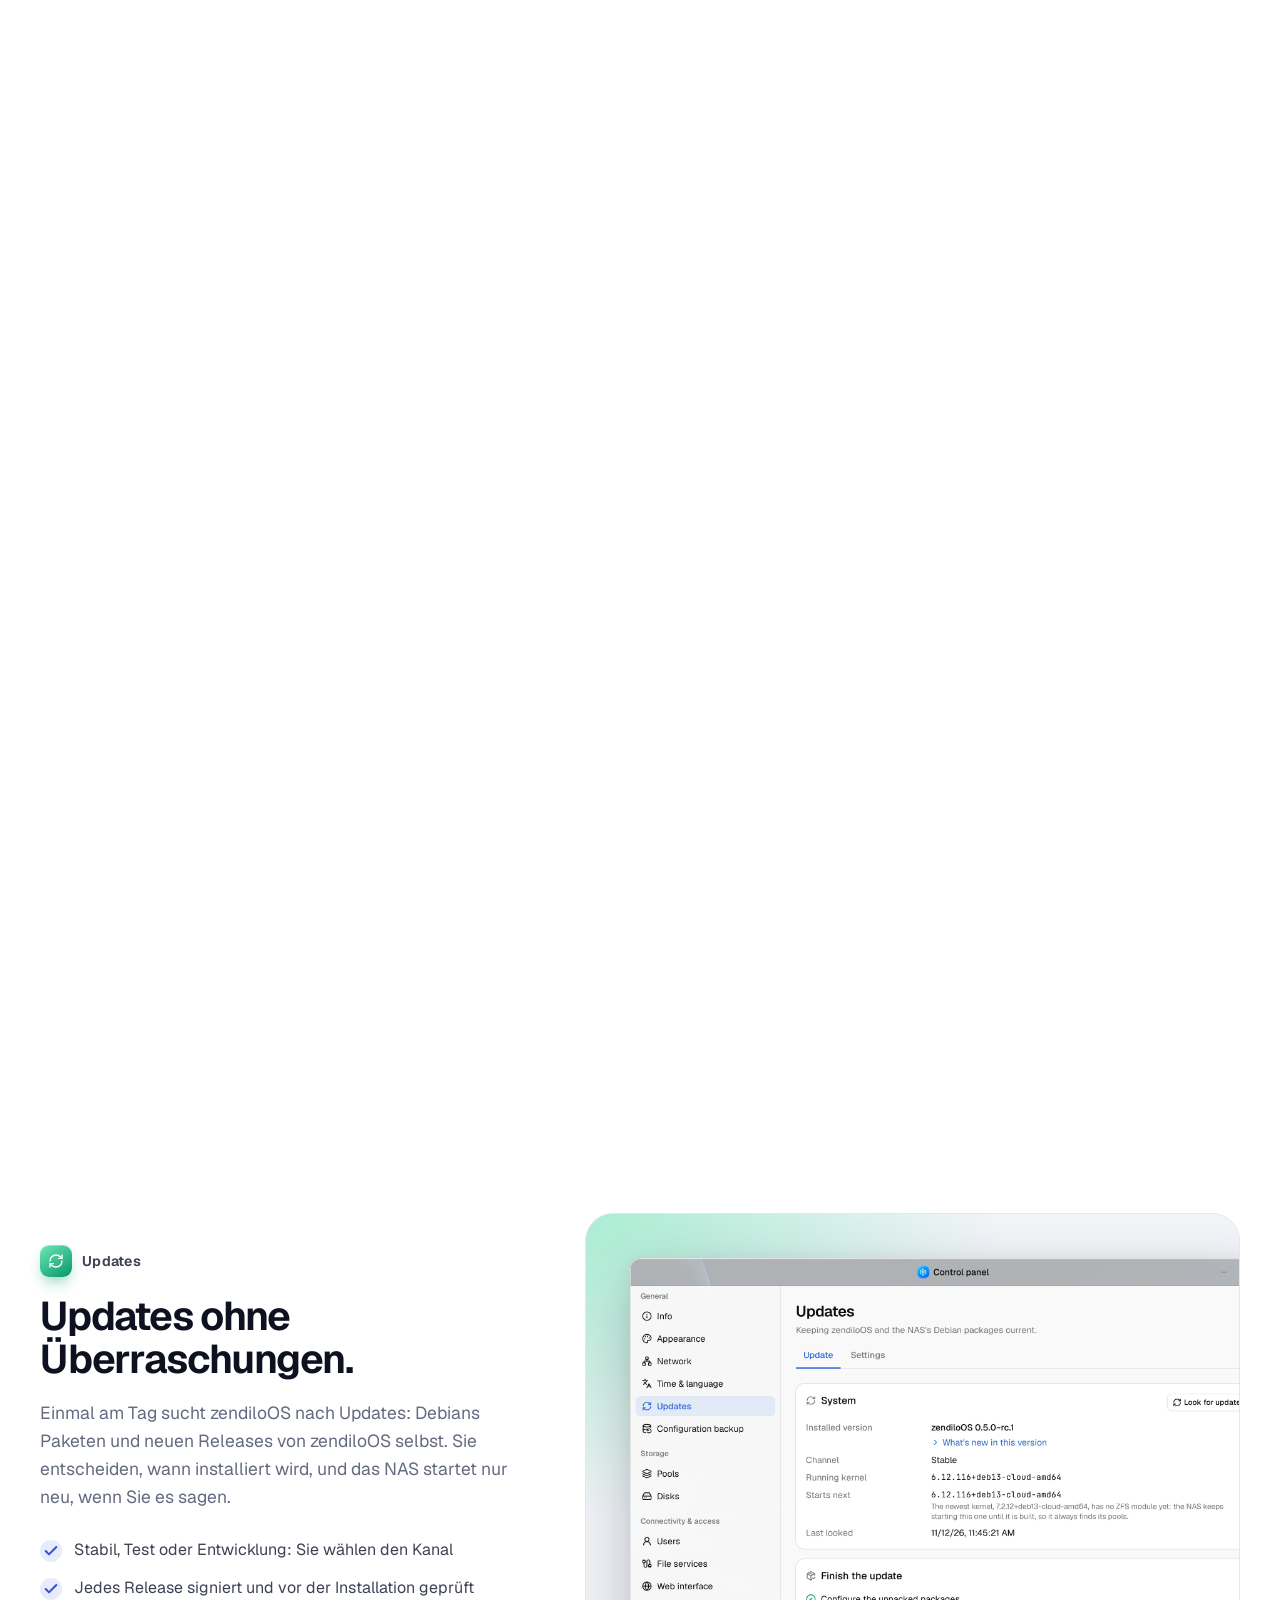
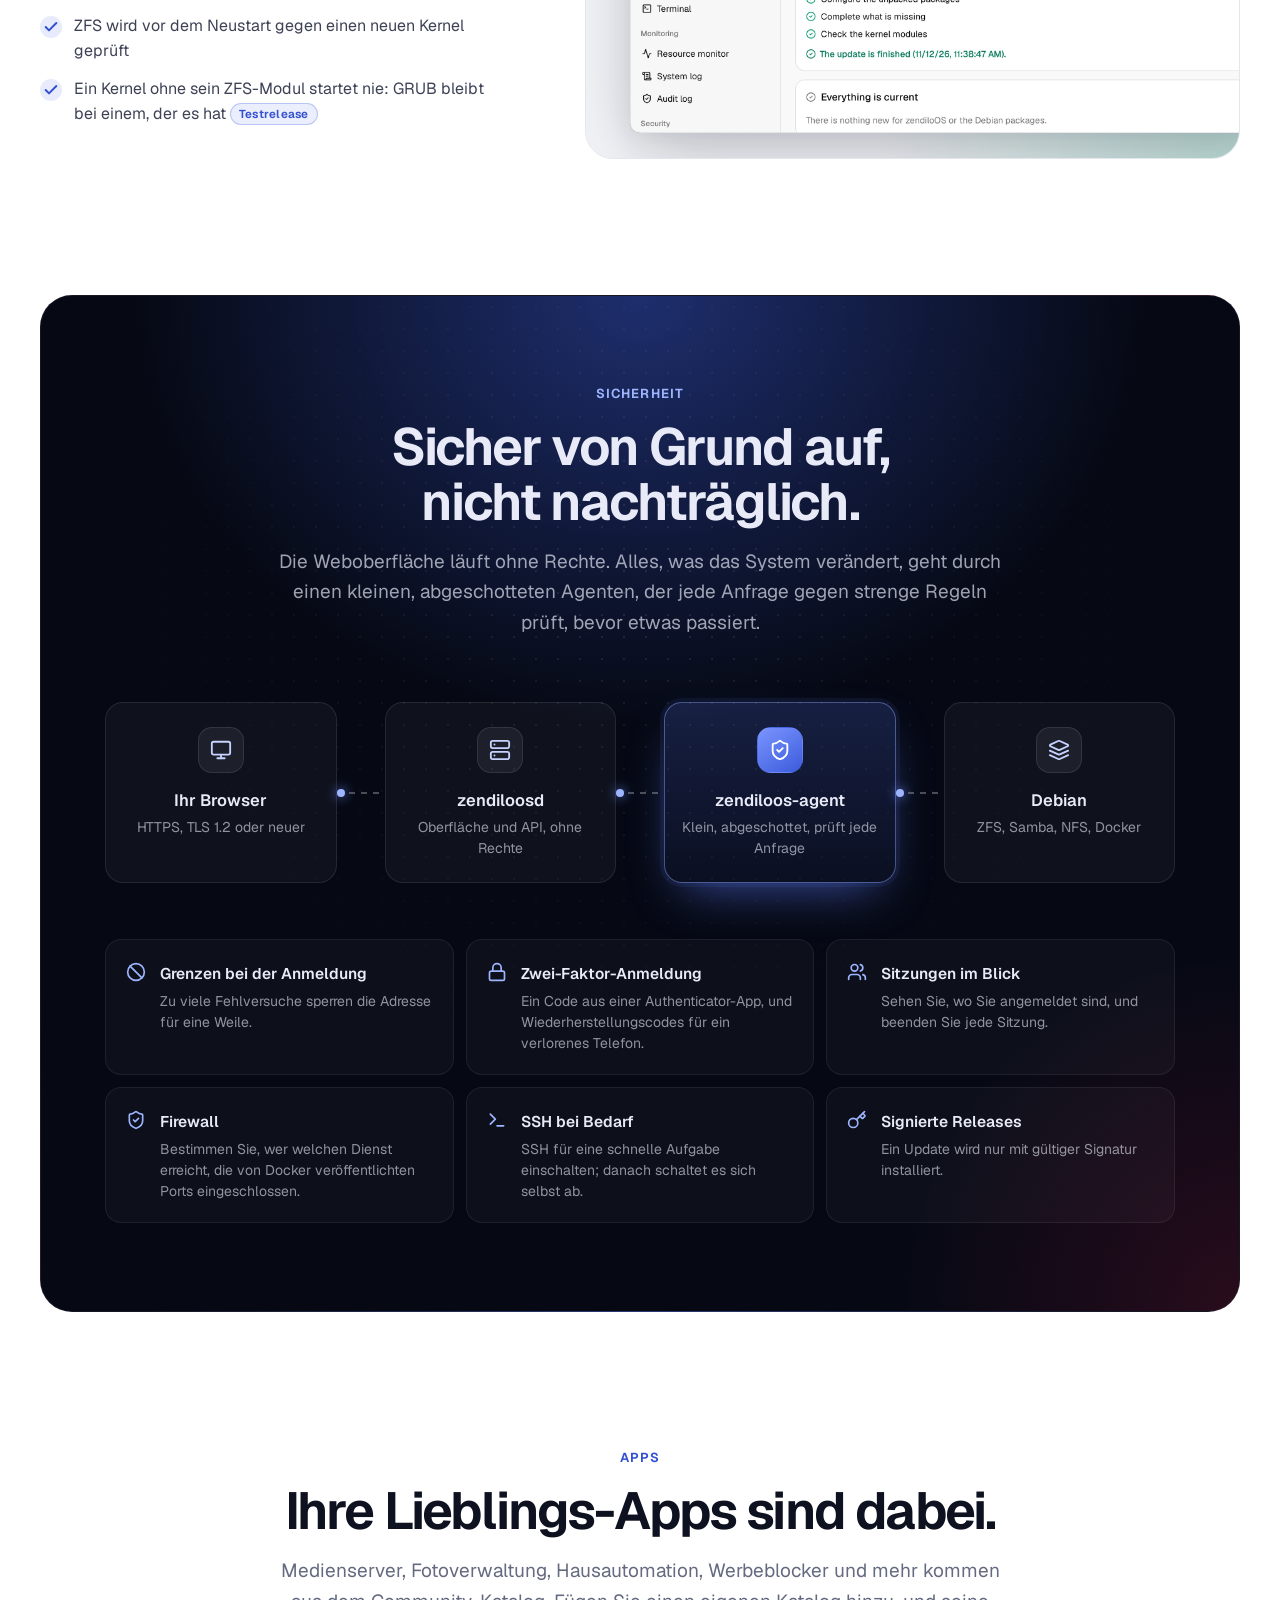
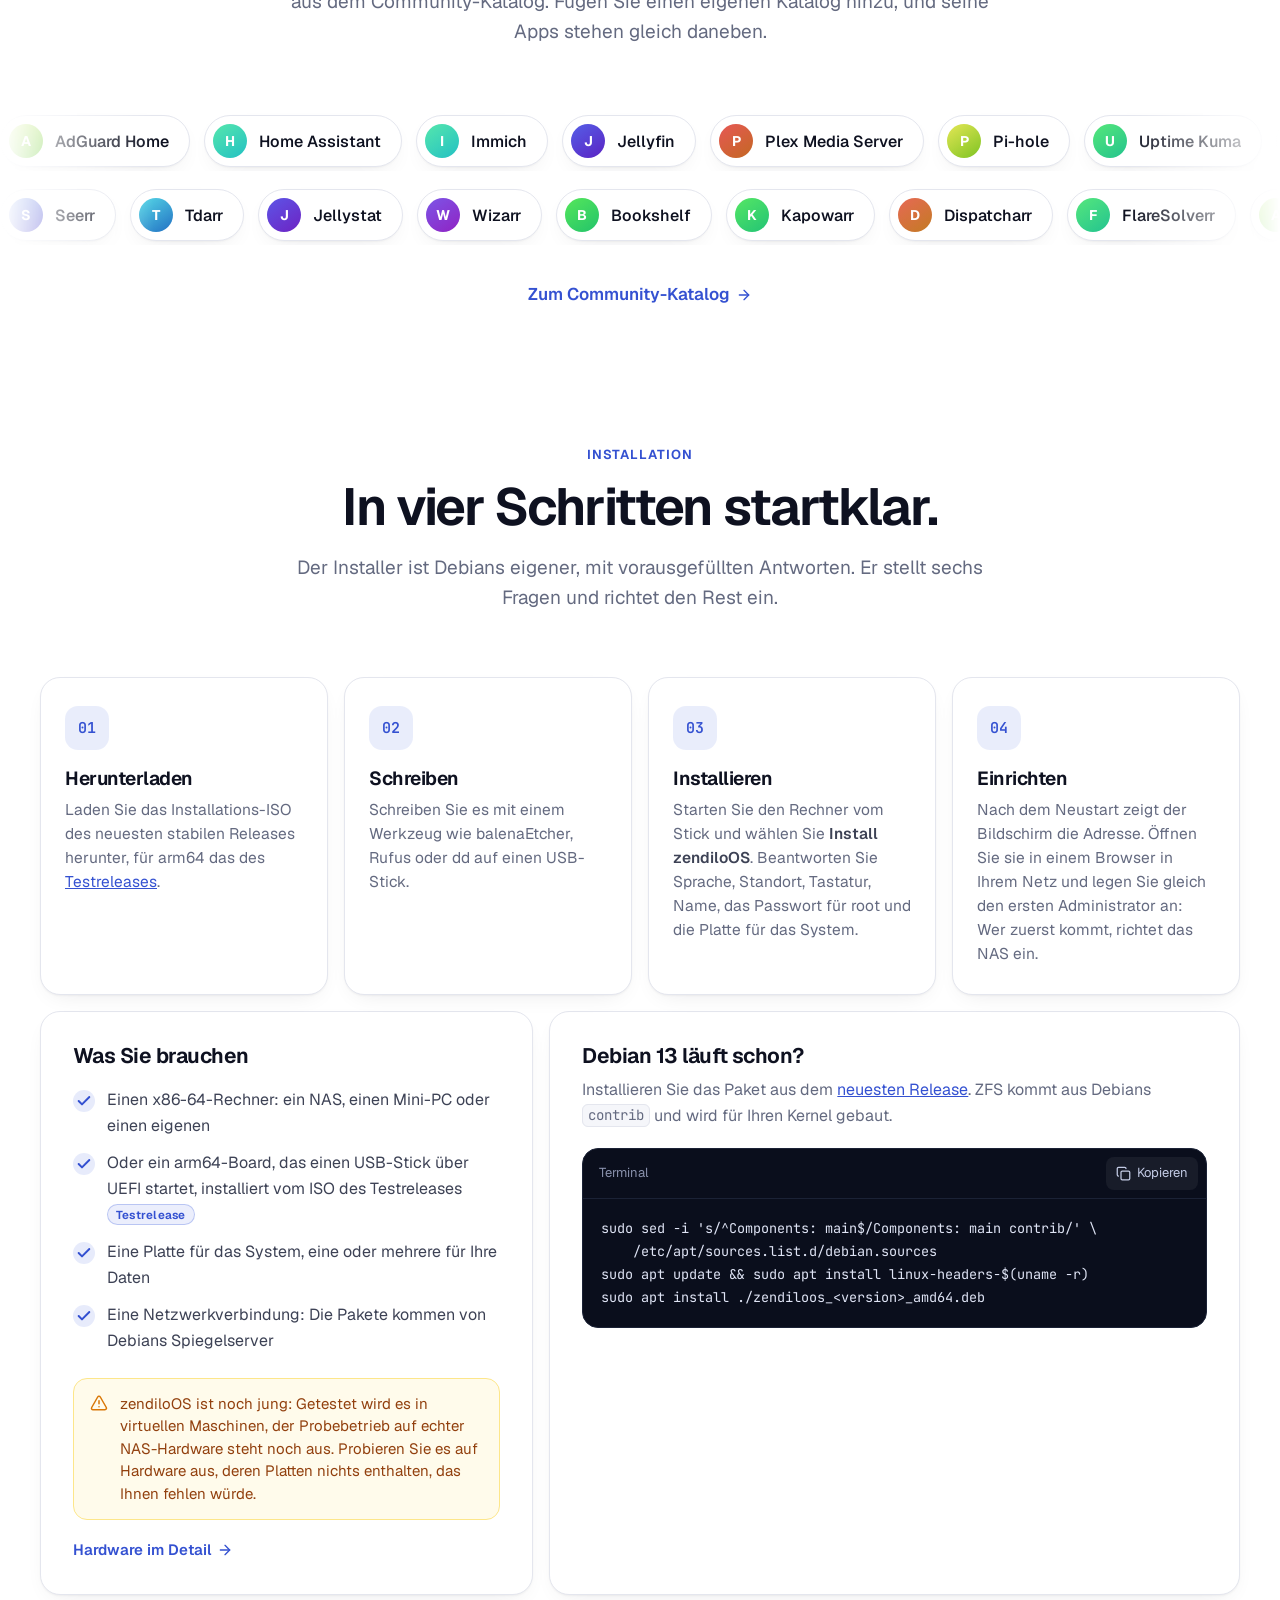
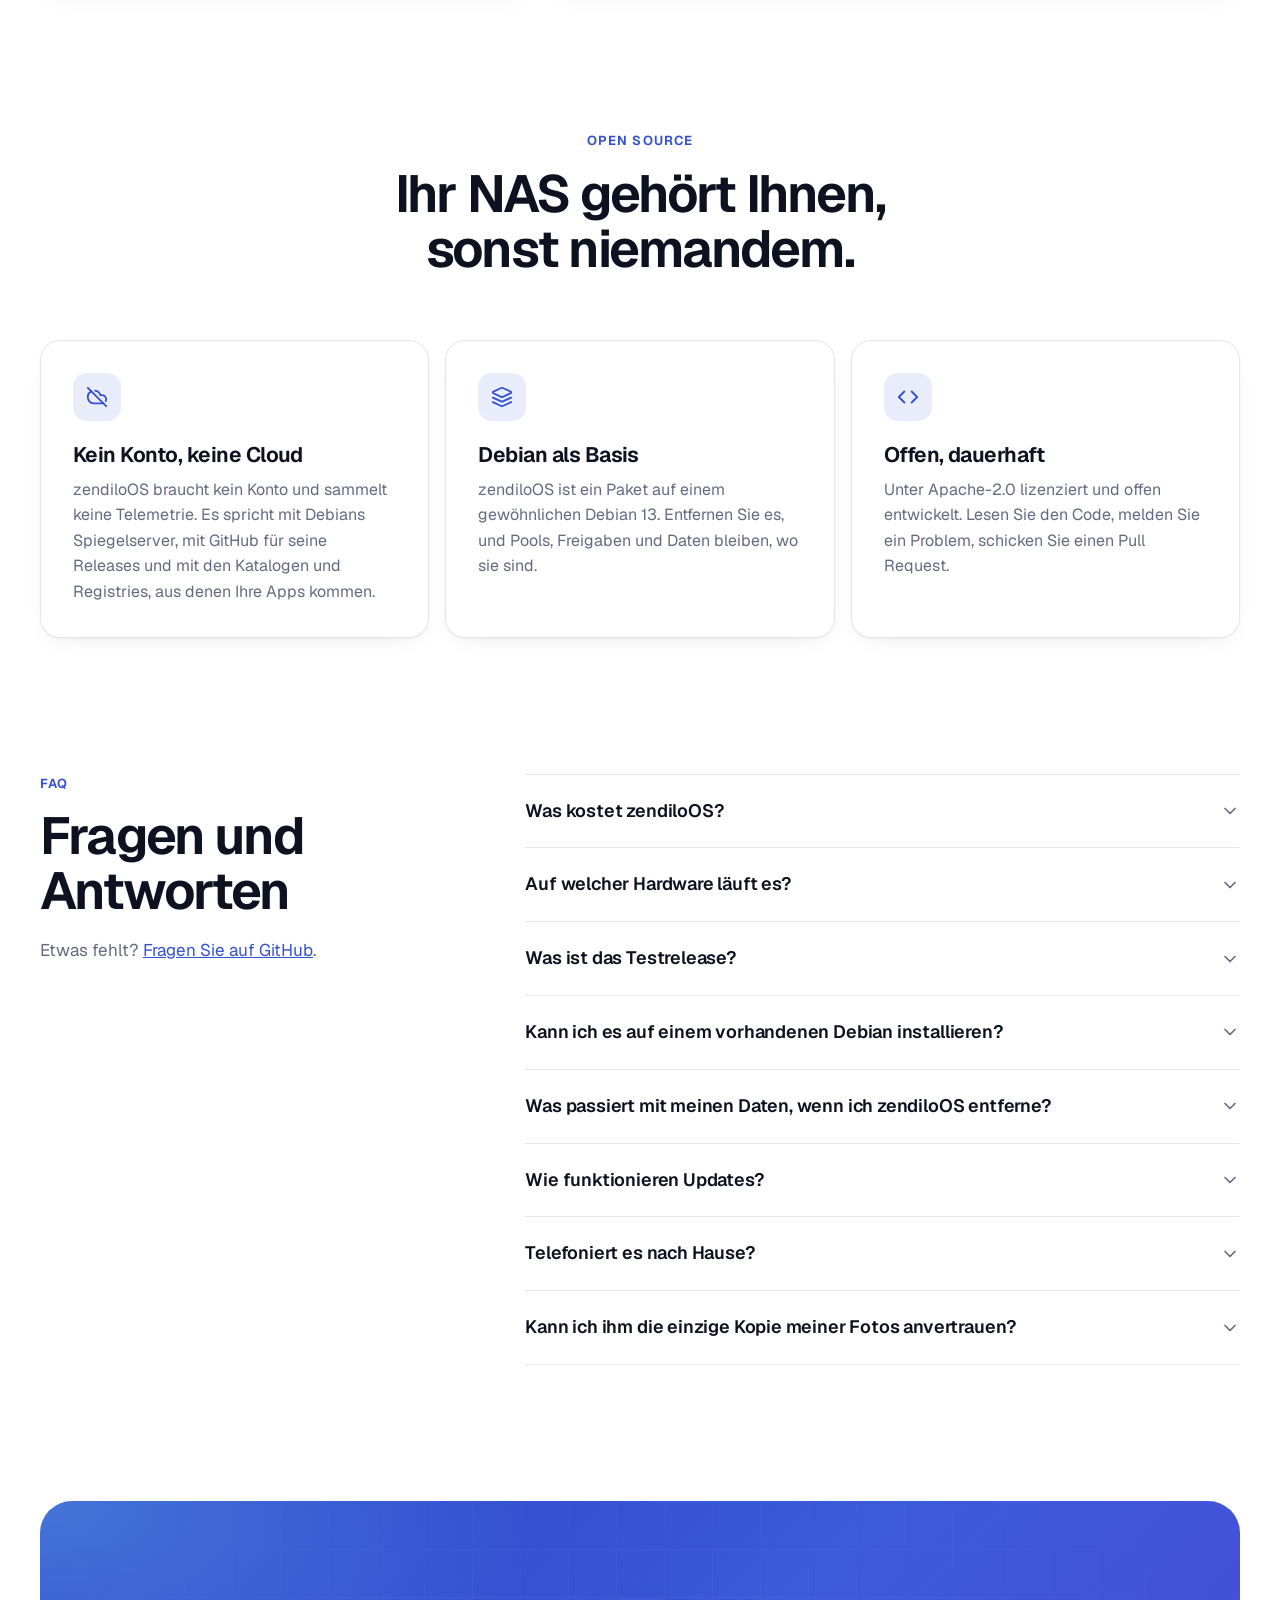
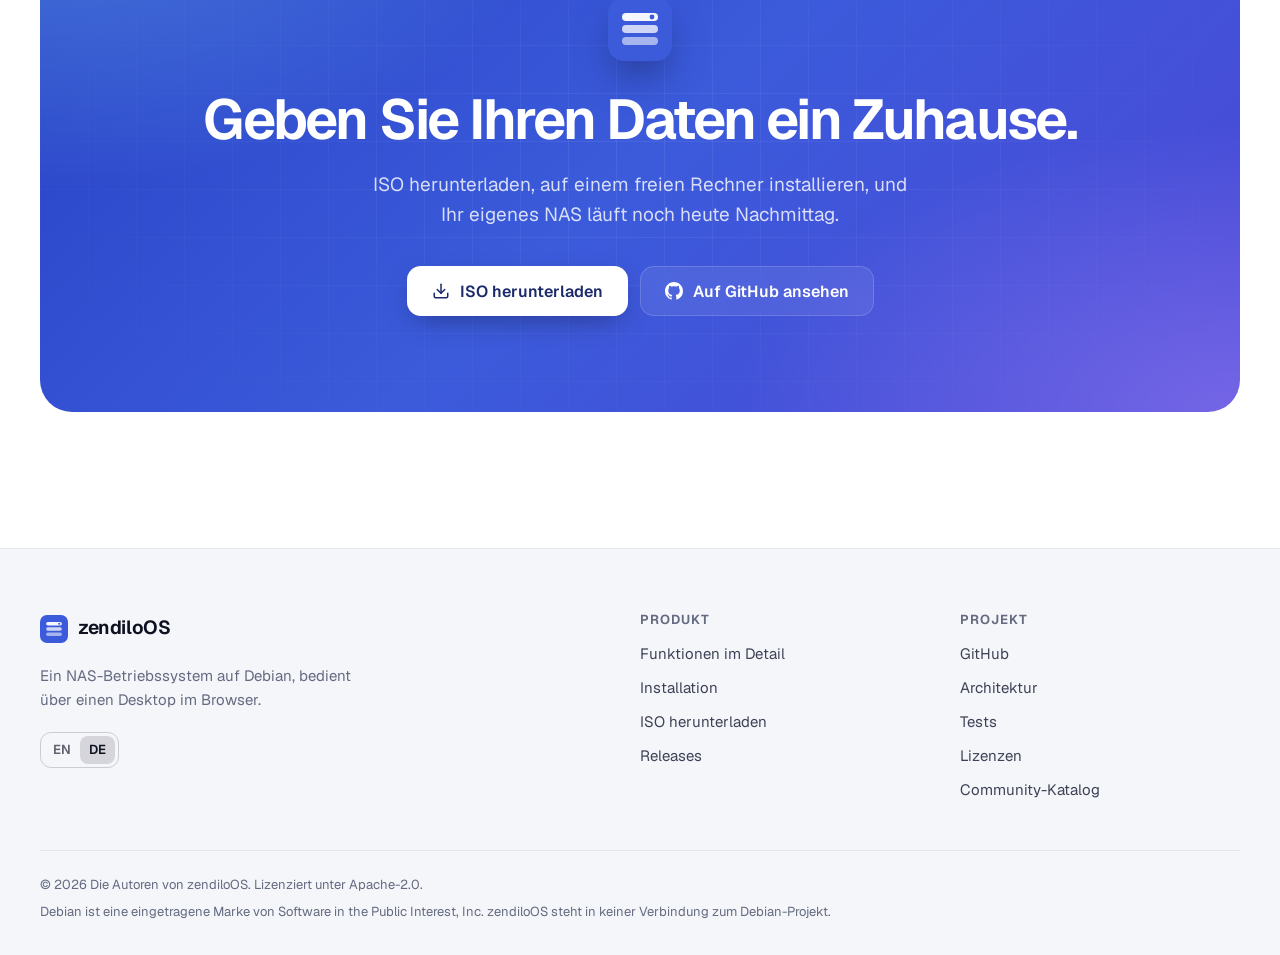
==== commit 800c6ff6: "Show 0.5.0~rc.1's new apps, and offer its ISOs and packages to try it Screenshots, taken from a test" ====
--- a/de/index.html
+++ b/de/index.html
@@ -177,7 +177,7 @@
           <p>Pools vom Spiegel bis RAIDZ3 entstehen mit wenigen Klicks. zendiloOS sagt Ihnen, was jede Anordnung übersteht, warnt, wenn ein Pool keine Redundanz mehr hat, und behält jede Platte im Blick.</p>
           <ul class="checks"><li><svg class="i" width="18" height="18" viewBox="0 0 24 24" fill="none" stroke="currentColor" stroke-width="2" stroke-linecap="round" stroke-linejoin="round" aria-hidden="true"><path d="M20 6 9 17l-5-5"/></svg><span>SMART-Werte und Selbsttests nach Zeitplan</span></li><li><svg class="i" width="18" height="18" viewBox="0 0 24 24" fill="none" stroke="currentColor" stroke-width="2" stroke-linecap="round" stroke-linejoin="round" aria-hidden="true"><path d="M20 6 9 17l-5-5"/></svg><span>Scrubs, die stille Fehler finden, bevor sie sich ausbreiten</span></li><li><svg class="i" width="18" height="18" viewBox="0 0 24 24" fill="none" stroke="currentColor" stroke-width="2" stroke-linecap="round" stroke-linejoin="round" aria-hidden="true"><path d="M20 6 9 17l-5-5"/></svg><span>Ihr NAS gezeichnet, jede Platte in ihrem Schacht, und eine Platte, die zum Finden blinkt</span></li><li><svg class="i" width="18" height="18" viewBox="0 0 24 24" fill="none" stroke="currentColor" stroke-width="2" stroke-linecap="round" stroke-linejoin="round" aria-hidden="true"><path d="M20 6 9 17l-5-5"/></svg><span>Ein Assistent, der Platz und Schutz jeder Anordnung abschätzt <span class="badge badge-next">Testrelease</span></span></li></ul>
         </div>
-        <div class="stage fit" style="--c1:#a78bfa;--c2:#7c3aed"><picture class=""><source srcset="../assets/img/disks-dark.webp" media="(prefers-color-scheme: dark)"><img src="../assets/img/disks-light.webp" width="2064" height="1520" alt="Die Laufwerke in der Systemsteuerung: jede Platte mit Modell, Größe, Pool, Temperatur und SMART-Zustand." loading="lazy" decoding="async"></picture></div>
+        <div class="stage stack" style="--c1:#a78bfa;--c2:#7c3aed"><picture class=""><source srcset="../assets/img/disks-dark.webp" media="(prefers-color-scheme: dark)"><img src="../assets/img/disks-light.webp" width="2064" height="1520" alt="Die Laufwerke in der Systemsteuerung: ein Hinweis, dass der Pool apps keine Redundanz hat, und das NAS gezeichnet, jede Platte in ihrem Schacht mit Modell, Größe, Temperatur und Pool." loading="lazy" decoding="async"></picture><picture class="back"><source srcset="../assets/img/pool-wizard-dark.webp" media="(prefers-color-scheme: dark)"><img src="../assets/img/pool-wizard-light.webp" width="1792" height="1472" alt="Der Assistent für einen neuen Pool: zwei Platten gewählt, daraus ein Spiegel mit etwa 8 GiB nutzbarem Platz, doppeltem Lesetempo und einer Platte, die ausfallen darf." loading="lazy" decoding="async"></picture></div>
       </div>
       <div class="row flip reveal" id="tour-shares">
         <div class="row-text">
@@ -186,7 +186,7 @@
           <p>Jeder Ordner auf einem Volume lässt sich freigeben, und Sie bestimmen, wer lesen oder schreiben darf. Windows und macOS finden ihn über SMB, Linux bindet ihn über NFS ein, und an die Dateien kommt jeder auch im Browser, in einem Explorer.</p>
           <ul class="checks"><li><svg class="i" width="18" height="18" viewBox="0 0 24 24" fill="none" stroke="currentColor" stroke-width="2" stroke-linecap="round" stroke-linejoin="round" aria-hidden="true"><path d="M20 6 9 17l-5-5"/></svg><span>Zugriff für jede Person und Gruppe, gleich für SMB, NFS und den Explorer</span></li><li><svg class="i" width="18" height="18" viewBox="0 0 24 24" fill="none" stroke="currentColor" stroke-width="2" stroke-linecap="round" stroke-linejoin="round" aria-hidden="true"><path d="M20 6 9 17l-5-5"/></svg><span>Vorherige Versionen aus Snapshots, ein Papierkorb für alle Ordner</span></li><li><svg class="i" width="18" height="18" viewBox="0 0 24 24" fill="none" stroke="currentColor" stroke-width="2" stroke-linecap="round" stroke-linejoin="round" aria-hidden="true"><path d="M20 6 9 17l-5-5"/></svg><span>USB-Laufwerke im Explorer, zum Kopieren und Auswerfen</span></li><li><svg class="i" width="18" height="18" viewBox="0 0 24 24" fill="none" stroke="currentColor" stroke-width="2" stroke-linecap="round" stroke-linejoin="round" aria-hidden="true"><path d="M20 6 9 17l-5-5"/></svg><span>Dateien als Liste oder Raster, mit einer Leiste der möglichen Aktionen <span class="badge badge-next">Testrelease</span></span></li></ul>
         </div>
-        <div class="stage stack" style="--c1:#fdba74;--c2:#f97316"><picture class=""><source srcset="../assets/img/shares-dark.webp" media="(prefers-color-scheme: dark)"><img src="../assets/img/shares-light.webp" width="1792" height="924" alt="Die Eigenschaften des Ordners documents: Die Gruppe family darf lesen und schreiben, guests darf lesen." loading="lazy" decoding="async"></picture><picture class="back"><source srcset="../assets/img/files-dark.webp" media="(prefers-color-scheme: dark)"><img src="../assets/img/files-light.webp" width="2064" height="1400" alt="Der Datei-Explorer im Browser mit dem Ordner documents." loading="lazy" decoding="async"></picture></div>
+        <div class="stage stack" style="--c1:#fdba74;--c2:#f97316"><picture class=""><source srcset="../assets/img/shares-dark.webp" media="(prefers-color-scheme: dark)"><img src="../assets/img/shares-light.webp" width="1792" height="924" alt="Die Eigenschaften des Ordners documents: Die Gruppe family darf lesen und schreiben, guests darf lesen." loading="lazy" decoding="async"></picture><picture class="back"><source srcset="../assets/img/files-dark.webp" media="(prefers-color-scheme: dark)"><img src="../assets/img/files-light.webp" width="2064" height="1400" alt="Der Datei-Explorer im Browser mit dem Ordner documents, die Ordner und Dateien als Raster." loading="lazy" decoding="async"></picture></div>
       </div>
       <div class="row reveal" id="tour-apps">
         <div class="row-text">
@@ -206,6 +206,24 @@
         </div>
         <div class="stage" style="--c1:#7dd3fc;--c2:#0284c7"><picture class=""><source srcset="../assets/img/docker-dark.webp" media="(prefers-color-scheme: dark)"><img src="../assets/img/docker-light.webp" width="2064" height="1520" alt="Die Container in der Docker-App: Homarr und Uptime Kuma laufen und sind gesund, für Homarr gibt es ein Update." loading="lazy" decoding="async"></picture></div>
       </div>
+      <div class="row reveal" id="tour-vms">
+        <div class="row-text">
+          <p class="eyebrow-app" style="--c1:#a78bfa;--c2:#4f46e5"><span class="tile" style="--c1:#a78bfa;--c2:#4f46e5"><svg class="i" width="16" height="16" viewBox="0 0 24 24" fill="none" stroke="currentColor" stroke-width="2" stroke-linecap="round" stroke-linejoin="round" aria-hidden="true"><path d="M12 17v4"/><path d="m14.305 7.53.923-.382"/><path d="m15.228 4.852-.923-.383"/><path d="m16.852 3.228-.383-.924"/><path d="m16.852 8.772-.383.923"/><path d="m19.148 3.228.383-.924"/><path d="m19.53 9.696-.382-.924"/><path d="m20.772 4.852.924-.383"/><path d="m20.772 7.148.924.383"/><path d="M22 13v2a2 2 0 0 1-2 2H4a2 2 0 0 1-2-2V5a2 2 0 0 1 2-2h7"/><path d="M8 21h8"/><circle cx="18" cy="6" r="3"/></svg></span><span>Virtuelle Maschinen</span><span class="badges"><span class="badge badge-preview">Vorschau</span><span class="badge badge-next">Testrelease</span></span></p>
+          <h3>Virtuelle Maschinen neben Ihren Daten.</h3>
+          <p>Installieren Sie das Plugin Virtuelle Maschinen aus dem App Center und betreiben Sie Linux oder Windows neben Ihren Freigaben, die Platten auf Ihren Pools. Jede VM öffnet ihre Konsole im Browser, erfasst alle ihre Platten auf einmal in Snapshots und wird in eine Freigabe oder auf ein USB-Laufwerk gesichert. Eine Vorschau, auf x86-64.</p>
+          <ul class="checks"><li><svg class="i" width="18" height="18" viewBox="0 0 24 24" fill="none" stroke="currentColor" stroke-width="2" stroke-linecap="round" stroke-linejoin="round" aria-hidden="true"><path d="M20 6 9 17l-5-5"/></svg><span>Mehrere Platten und Netzwerkkarten, ISOs aus einer Image-Bibliothek</span></li><li><svg class="i" width="18" height="18" viewBox="0 0 24 24" fill="none" stroke="currentColor" stroke-width="2" stroke-linecap="round" stroke-linejoin="round" aria-hidden="true"><path d="M20 6 9 17l-5-5"/></svg><span>TPM und Secure Boot für Windows 11</span></li><li><svg class="i" width="18" height="18" viewBox="0 0 24 24" fill="none" stroke="currentColor" stroke-width="2" stroke-linecap="round" stroke-linejoin="round" aria-hidden="true"><path d="M20 6 9 17l-5-5"/></svg><span>USB- und PCI-Geräte des Rechners an eine VM durchgereicht</span></li></ul>
+        </div>
+        <div class="stage stack" style="--c1:#a78bfa;--c2:#4f46e5"><picture class=""><source srcset="../assets/img/vms-dark.webp" media="(prefers-color-scheme: dark)"><img src="../assets/img/vms-light.webp" width="2064" height="1520" alt="Die App Virtuelle Maschinen: vier VMs, eine davon läuft und zeigt ihre Prozessor- und Speicherlast, darüber, wie viele laufen und was sie vom NAS belegen." loading="lazy" decoding="async"></picture><picture class="back"><source srcset="../assets/img/vm-console-dark.webp" media="(prefers-color-scheme: dark)"><img src="../assets/img/vm-console-light.webp" width="2048" height="1440" alt="Die Konsole einer laufenden VM im Browser, darin top unter Alpine Linux." loading="lazy" decoding="async"></picture></div>
+      </div>
+      <div class="row flip reveal" id="tour-backup">
+        <div class="row-text">
+          <p class="eyebrow-app" style="--c1:#fbbf24;--c2:#ea580c"><span class="tile" style="--c1:#fbbf24;--c2:#ea580c"><svg class="i" width="16" height="16" viewBox="0 0 24 24" fill="none" stroke="currentColor" stroke-width="2" stroke-linecap="round" stroke-linejoin="round" aria-hidden="true"><path d="M12 2v8"/><path d="m16 6-4 4-4-4"/><rect width="20" height="8" x="2" y="14" rx="2"/><path d="M6 18h.01"/><path d="M10 18h.01"/></svg></span><span>Backup</span><span class="badges"><span class="badge badge-next">Testrelease</span></span></p>
+          <h3>Eine zweite Kopie, an einem anderen Ort.</h3>
+          <p>Die Backup-App kopiert Ihre Freigaben auf einen anderen Pool, ein USB-Laufwerk, einen rsync-Server oder in eine Cloud, nach Zeitplan oder sobald das Laufwerk eingesteckt wird. Holen Sie eine ganze Version zurück oder nur die Ordner, die Sie auswählen, an ihren alten Ort oder anderswohin.</p>
+          <ul class="checks"><li><svg class="i" width="18" height="18" viewBox="0 0 24 24" fill="none" stroke="currentColor" stroke-width="2" stroke-linecap="round" stroke-linejoin="round" aria-hidden="true"><path d="M20 6 9 17l-5-5"/></svg><span>Spiegel, oder datierte Versionen, behalten nach Anzahl und Alter</span></li><li><svg class="i" width="18" height="18" viewBox="0 0 24 24" fill="none" stroke="currentColor" stroke-width="2" stroke-linecap="round" stroke-linejoin="round" aria-hidden="true"><path d="M20 6 9 17l-5-5"/></svg><span>Namen und Inhalte auf Wunsch verschlüsselt</span></li><li><svg class="i" width="18" height="18" viewBox="0 0 24 24" fill="none" stroke="currentColor" stroke-width="2" stroke-linecap="round" stroke-linejoin="round" aria-hidden="true"><path d="M20 6 9 17l-5-5"/></svg><span>Jeder Lauf protokolliert, ein fehlgeschlagener gemeldet</span></li></ul>
+        </div>
+        <div class="stage stack" style="--c1:#fbbf24;--c2:#ea580c"><picture class=""><source srcset="../assets/img/backup-dark.webp" media="(prefers-color-scheme: dark)"><img src="../assets/img/backup-light.webp" width="2064" height="1520" alt="Die Aufgaben der Backup-App: die Dokumente stündlich als Spiegel in eine andere Freigabe, Versionen der Medien und, verschlüsselt, der Dokumente auf einem USB-Laufwerk, jede mit ihrem letzten Lauf." loading="lazy" decoding="async"></picture><picture class="back"><source srcset="../assets/img/backup-restore-dark.webp" media="(prefers-color-scheme: dark)"><img src="../assets/img/backup-restore-light.webp" width="2064" height="1520" alt="Wiederherstellen aus einem Backup: eine Version der Medien gewählt und darin nur der Ordner Movies." loading="lazy" decoding="async"></picture></div>
+      </div>
       <div class="row reveal" id="tour-updates">
         <div class="row-text">
           <p class="eyebrow-app" style="--c1:#6ee7b7;--c2:#059669"><span class="tile" style="--c1:#6ee7b7;--c2:#059669"><svg class="i" width="16" height="16" viewBox="0 0 24 24" fill="none" stroke="currentColor" stroke-width="2" stroke-linecap="round" stroke-linejoin="round" aria-hidden="true"><path d="M3 12a9 9 0 0 1 9-9 9.75 9.75 0 0 1 6.74 2.74L21 8"/><path d="M21 3v5h-5"/><path d="M21 12a9 9 0 0 1-9 9 9.75 9.75 0 0 1-6.74-2.74L3 16"/><path d="M8 16H3v5"/></svg></span><span>Updates</span></p>
@@ -213,7 +231,7 @@
           <p>Einmal am Tag sucht zendiloOS nach Updates: Debians Paketen und neuen Releases von zendiloOS selbst. Sie entscheiden, wann installiert wird, und das NAS startet nur neu, wenn Sie es sagen.</p>
           <ul class="checks"><li><svg class="i" width="18" height="18" viewBox="0 0 24 24" fill="none" stroke="currentColor" stroke-width="2" stroke-linecap="round" stroke-linejoin="round" aria-hidden="true"><path d="M20 6 9 17l-5-5"/></svg><span>Stabil, Test oder Entwicklung: Sie wählen den Kanal</span></li><li><svg class="i" width="18" height="18" viewBox="0 0 24 24" fill="none" stroke="currentColor" stroke-width="2" stroke-linecap="round" stroke-linejoin="round" aria-hidden="true"><path d="M20 6 9 17l-5-5"/></svg><span>Jedes Release signiert und vor der Installation geprüft</span></li><li><svg class="i" width="18" height="18" viewBox="0 0 24 24" fill="none" stroke="currentColor" stroke-width="2" stroke-linecap="round" stroke-linejoin="round" aria-hidden="true"><path d="M20 6 9 17l-5-5"/></svg><span>ZFS wird vor dem Neustart gegen einen neuen Kernel geprüft</span></li><li><svg class="i" width="18" height="18" viewBox="0 0 24 24" fill="none" stroke="currentColor" stroke-width="2" stroke-linecap="round" stroke-linejoin="round" aria-hidden="true"><path d="M20 6 9 17l-5-5"/></svg><span>Ein Kernel ohne sein ZFS-Modul startet nie: GRUB bleibt bei einem, der es hat <span class="badge badge-next">Testrelease</span></span></li></ul>
         </div>
-        <div class="stage" style="--c1:#6ee7b7;--c2:#059669"><picture class=""><source srcset="../assets/img/updates-dark.webp" media="(prefers-color-scheme: dark)"><img src="../assets/img/updates-light.webp" width="2064" height="1520" alt="Aktualisieren &amp; Wiederherstellen in der Systemsteuerung: zendiloOS 0.2.0 im stabilen Kanal und ein Sicherheitsupdate von Debian, bereit zur Installation." loading="lazy" decoding="async"></picture></div>
+        <div class="stage" style="--c1:#6ee7b7;--c2:#059669"><picture class=""><source srcset="../assets/img/updates-dark.webp" media="(prefers-color-scheme: dark)"><img src="../assets/img/updates-light.webp" width="2064" height="1520" alt="Updates in der Systemsteuerung: zendiloOS 0.5.0~rc.1 ist installiert; der neueste Kernel hat noch kein ZFS-Modul, daher startet das NAS weiter den vorigen." loading="lazy" decoding="async"></picture></div>
       </div>
     </div>
   </section>
@@ -388,7 +406,7 @@
           </details>
           <details>
             <summary><span>Was ist das Testrelease?</span><svg class="i" width="20" height="20" viewBox="0 0 24 24" fill="none" stroke="currentColor" stroke-width="2" stroke-linecap="round" stroke-linejoin="round" aria-hidden="true"><path d="m6 9 6 6 6-6"/></svg></summary>
-            <div class="answer"><p>Vor einem stabilen Release veröffentlicht zendiloOS Release-Kandidaten im Testkanal. 0.5.0~rc.1 bringt virtuelle Maschinen als Vorschau, die Backup-App, Bridges, Bonds und VLANs, eine Konfigurationssicherung, die eine frische Installation wiederherstellt, und arm64. Es ist zum Ausprobieren gedacht: Installieren Sie es frisch von seinem ISO, für <a href="https://github.com/mavnezz/zendiloOS/releases/download/v0.5.0-rc.1/zendiloos-amd64-netinst.iso">x86-64</a> oder <a href="https://github.com/mavnezz/zendiloOS/releases/download/v0.5.0-rc.1/zendiloos-arm64-netinst.iso">arm64</a>, oder holen Sie es über den Testkanal, den Sie auf einem installierten zendiloOS unter Updates wählen; auf Debian 13 installiert sich sein Paket wie das jedes Releases. <a href="https://github.com/mavnezz/zendiloOS/releases/tag/v0.5.0-rc.1">Das Release auf GitHub</a>.</p></div>
+            <div class="answer"><p>Vor einem stabilen Release veröffentlicht zendiloOS Release-Kandidaten. 0.5.0~rc.1 bringt virtuelle Maschinen als Vorschau, die Backup-App, Bridges, Bonds und VLANs, eine Konfigurationssicherung, die eine frische Installation wiederherstellt, und arm64. Es ist zum Ausprobieren gedacht: Installieren Sie es frisch von seinem ISO, für <a href="https://github.com/mavnezz/zendiloOS/releases/download/v0.5.0-rc.1/zendiloos-amd64-netinst.iso">x86-64</a> oder <a href="https://github.com/mavnezz/zendiloOS/releases/download/v0.5.0-rc.1/zendiloos-arm64-netinst.iso">arm64</a>, oder spielen Sie sein Paket auf Debian 13 oder einer vorhandenen Installation ein: <code>sudo apt install ./zendiloos_0.5.0.rc.1_amd64.deb</code>, auf arm64 <code>./zendiloos_0.5.0.rc.1_arm64.deb</code>. Beides finden Sie auf <a href="https://github.com/mavnezz/zendiloOS/releases/tag/v0.5.0-rc.1">der Seite des Releases</a>.</p></div>
           </details>
           <details>
             <summary><span>Kann ich es auf einem vorhandenen Debian installieren?</span><svg class="i" width="20" height="20" viewBox="0 0 24 24" fill="none" stroke="currentColor" stroke-width="2" stroke-linecap="round" stroke-linejoin="round" aria-hidden="true"><path d="m6 9 6 6 6-6"/></svg></summary>
--- a/assets/css/site.css
+++ b/assets/css/site.css
@@ -1049,9 +1049,6 @@
   max-width: none;
   filter: var(--shot-shadow);
 }
-.stage.fit img {
-  width: 100%;
-}
 .stage.stack picture:not(.back) img {
   width: 104%;
 }
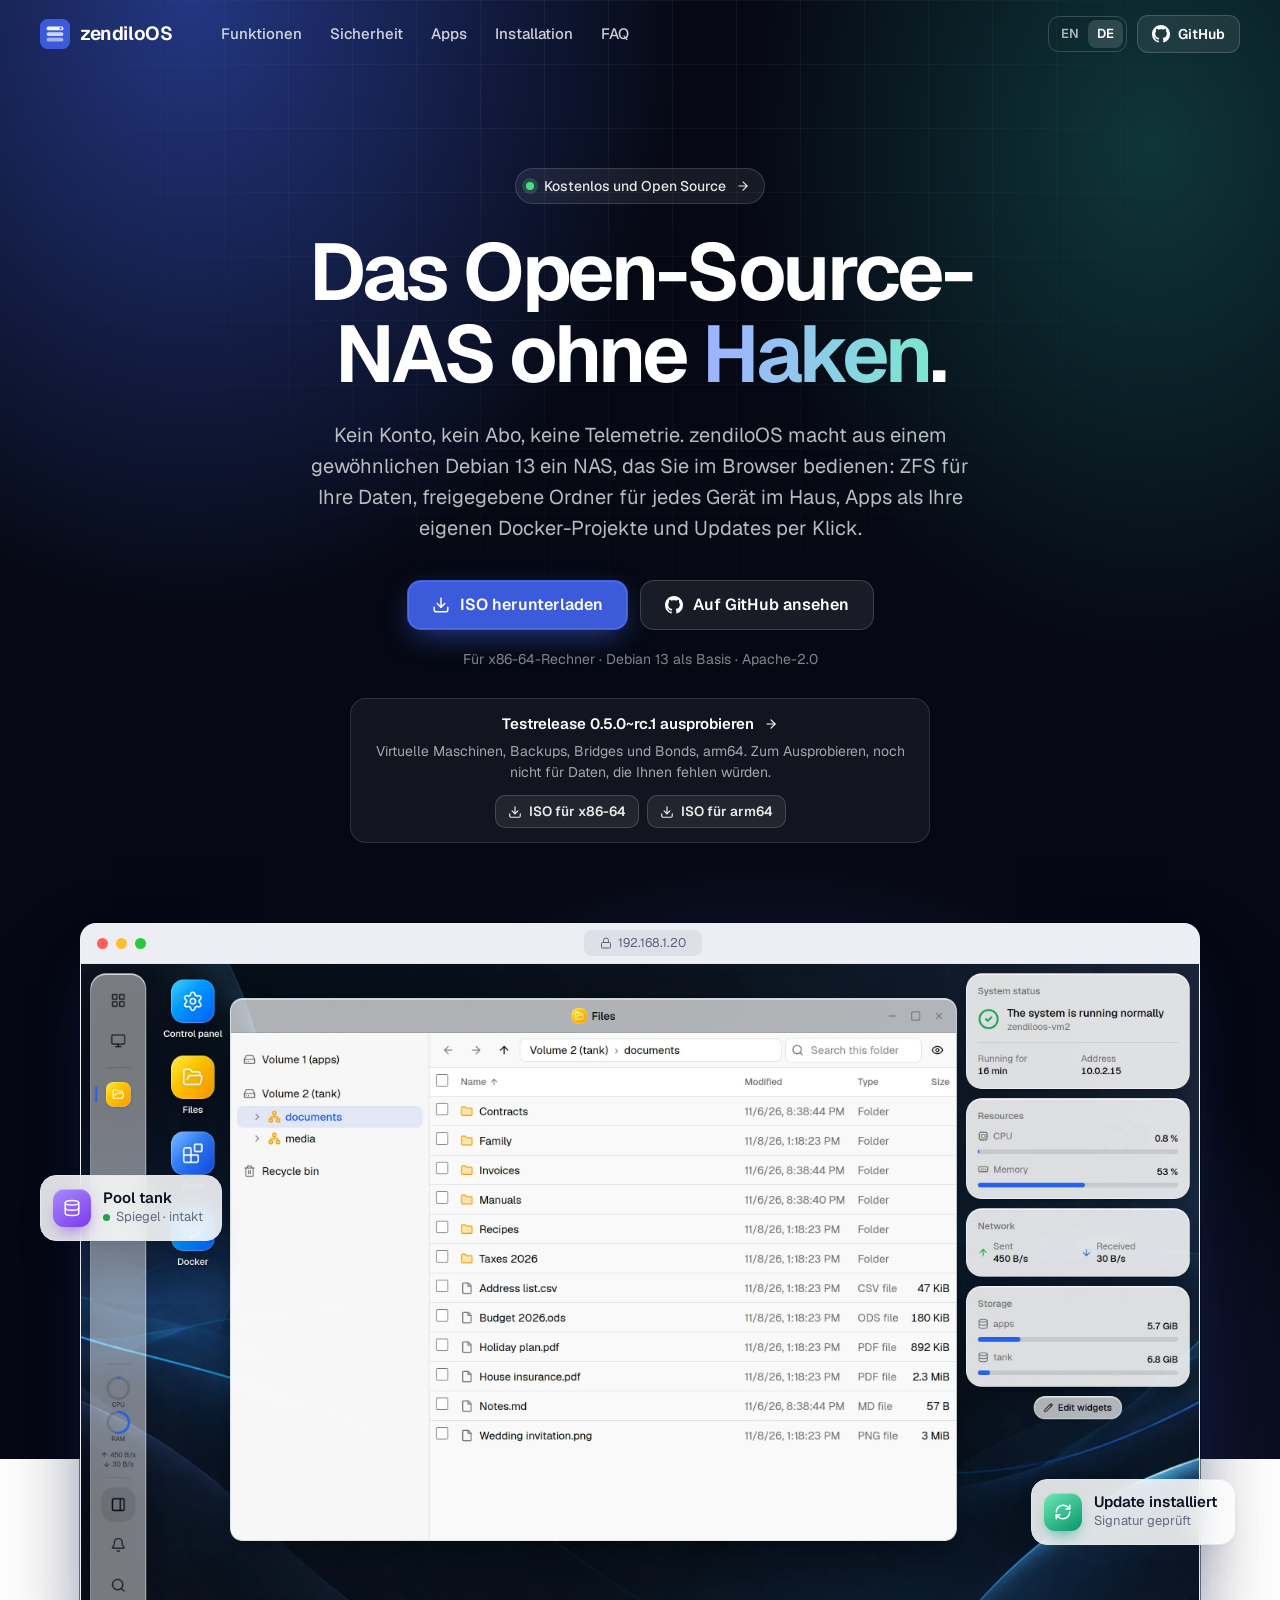
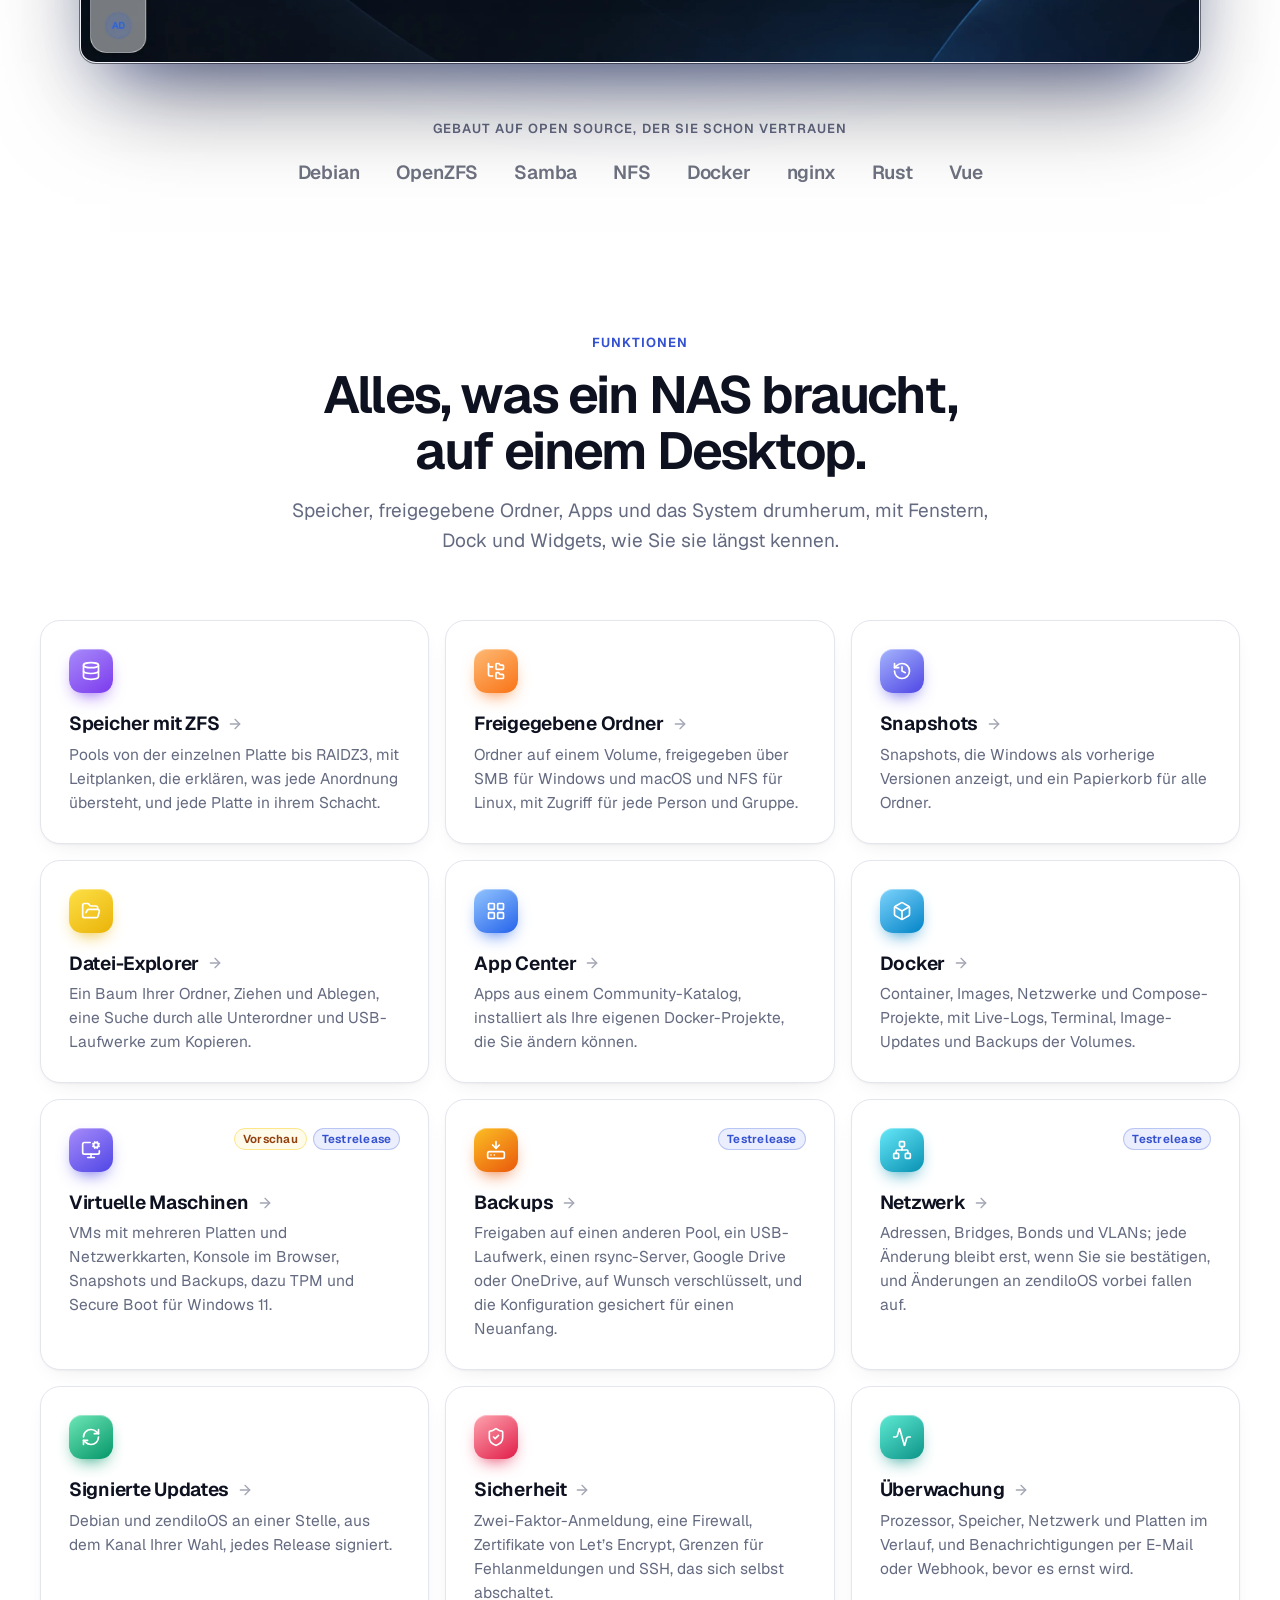
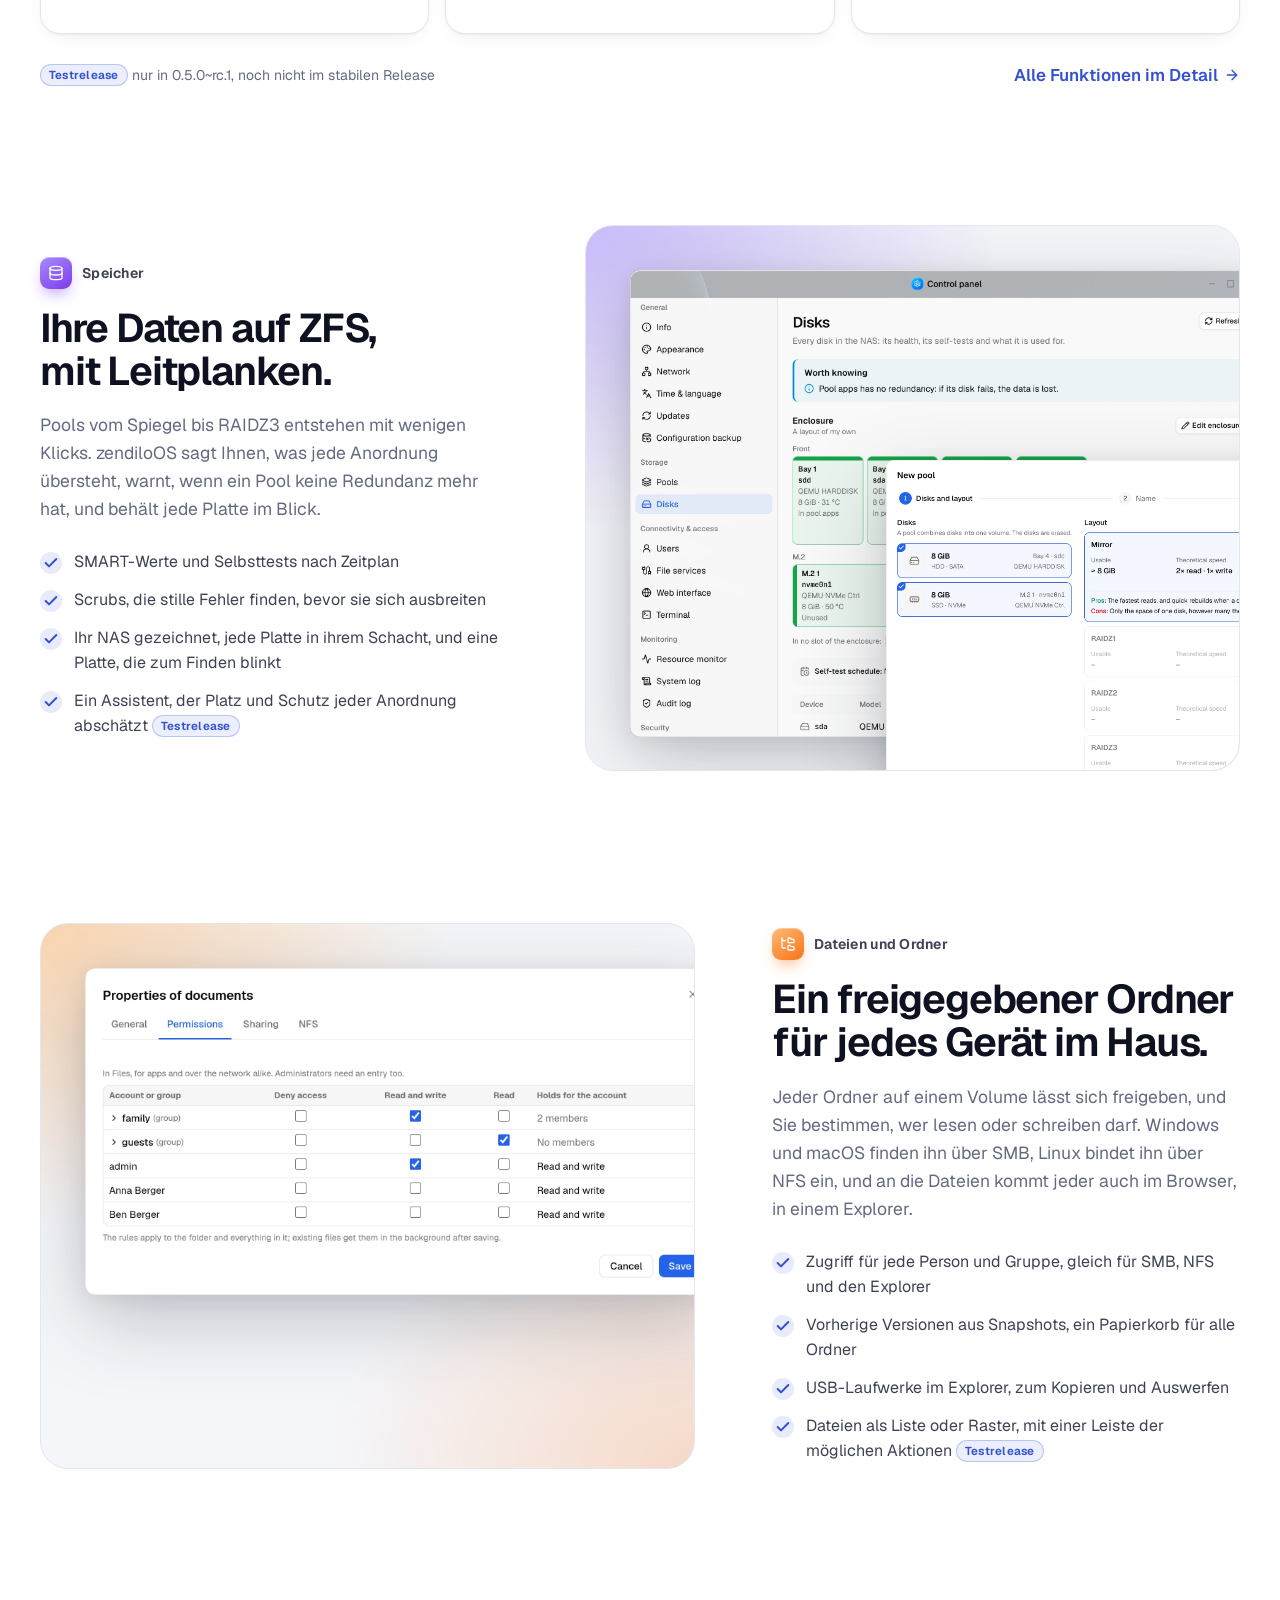
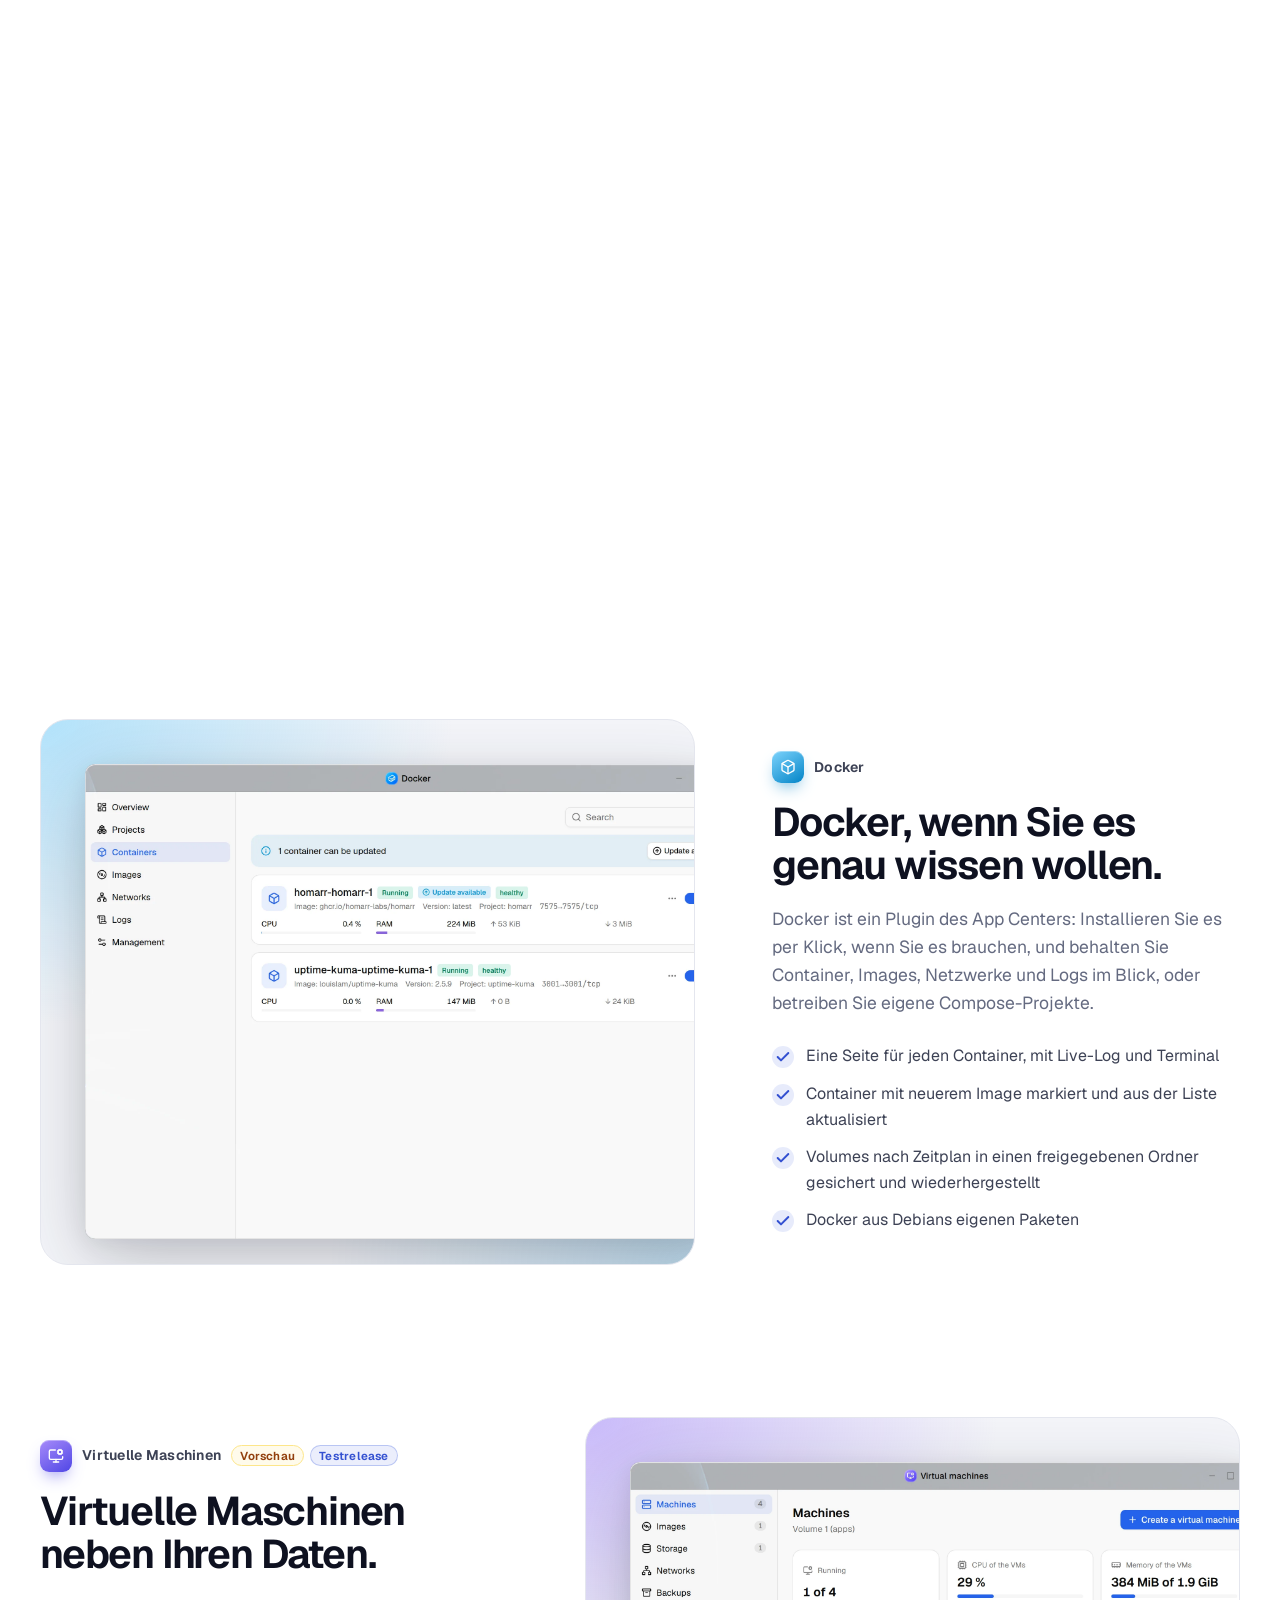
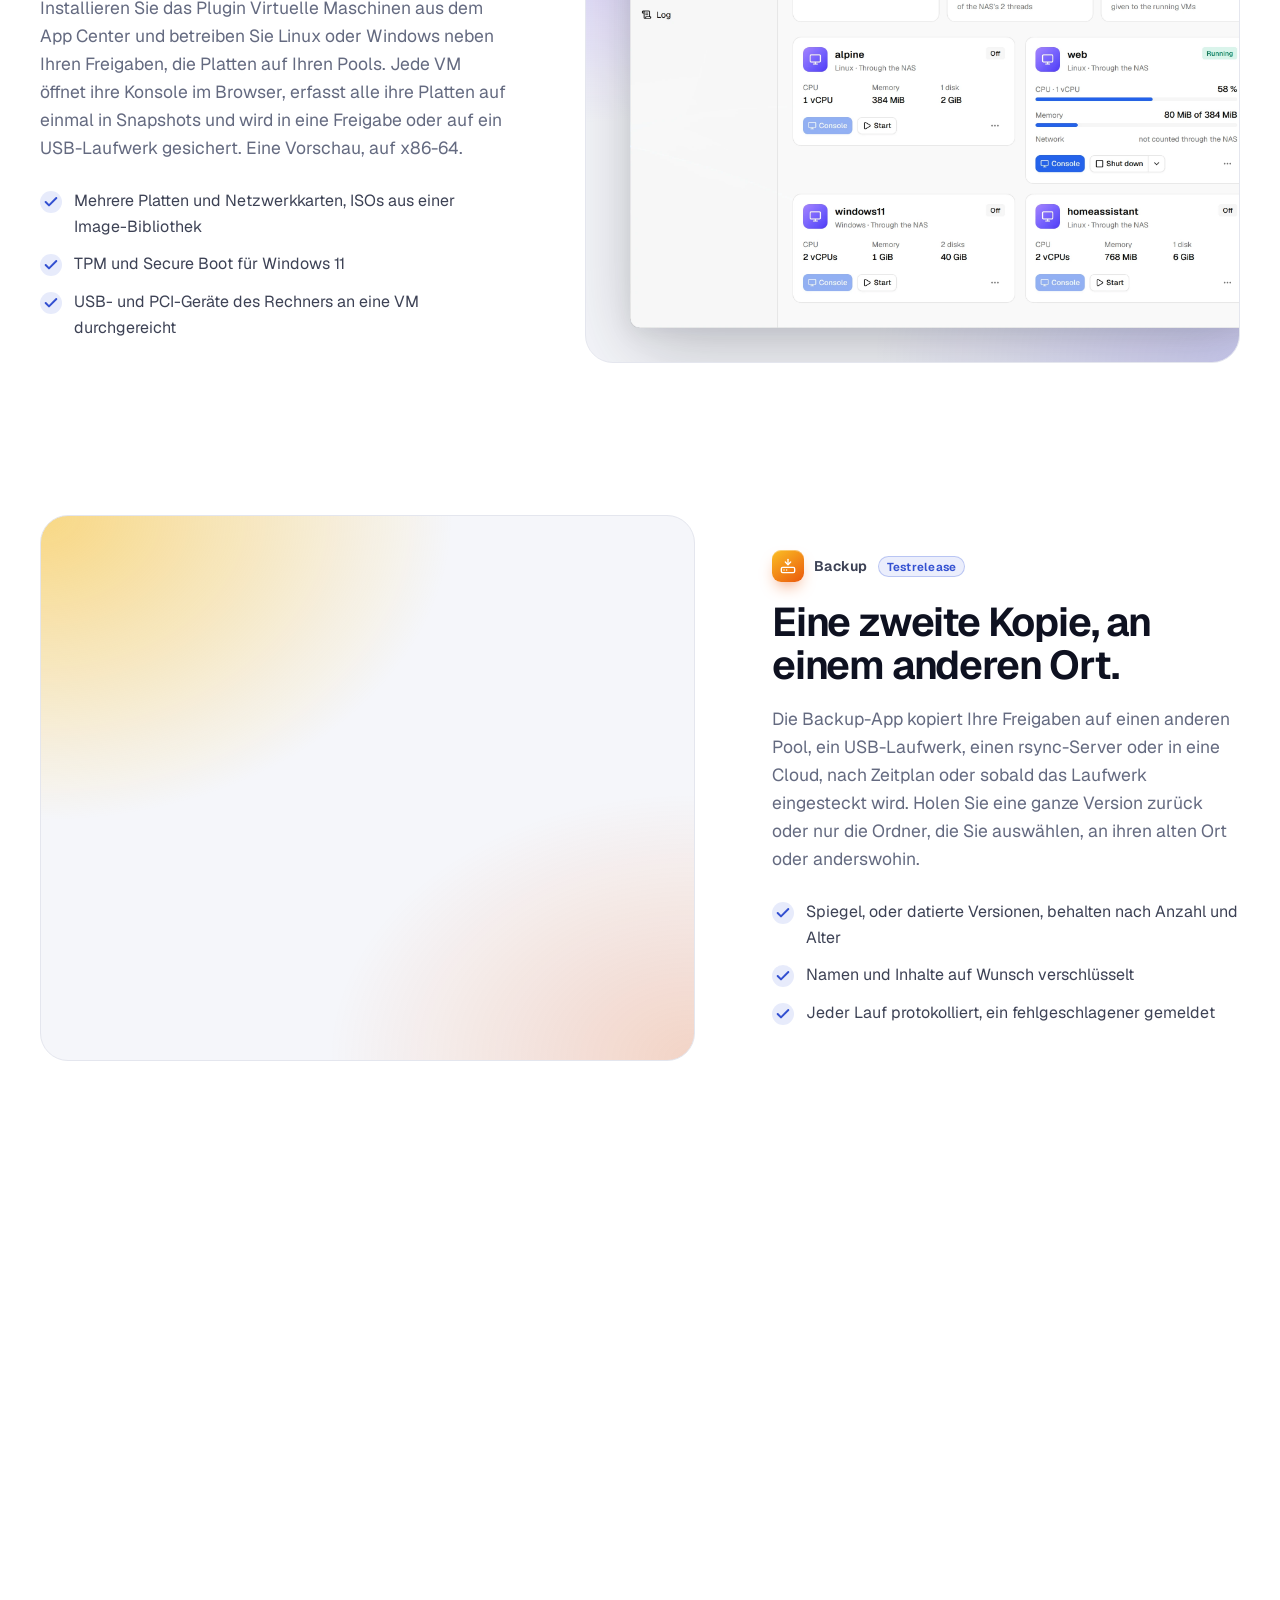
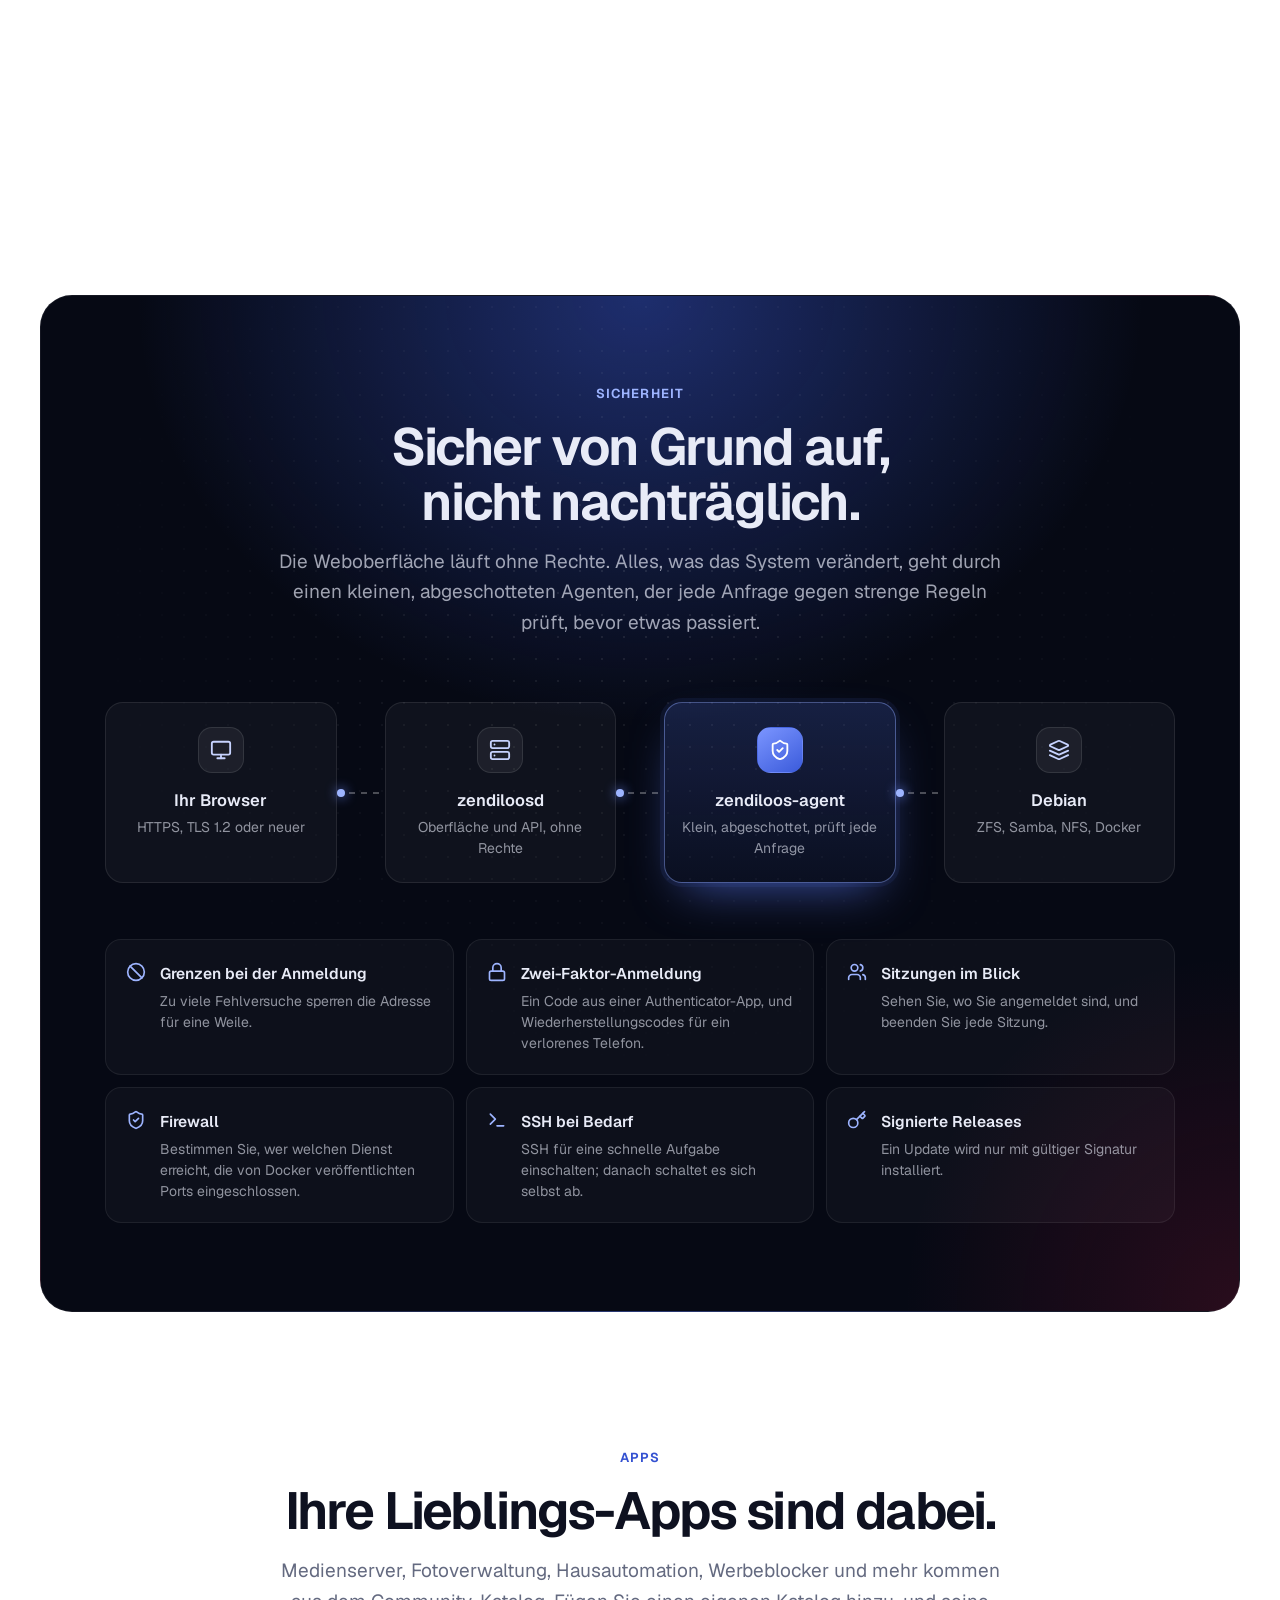
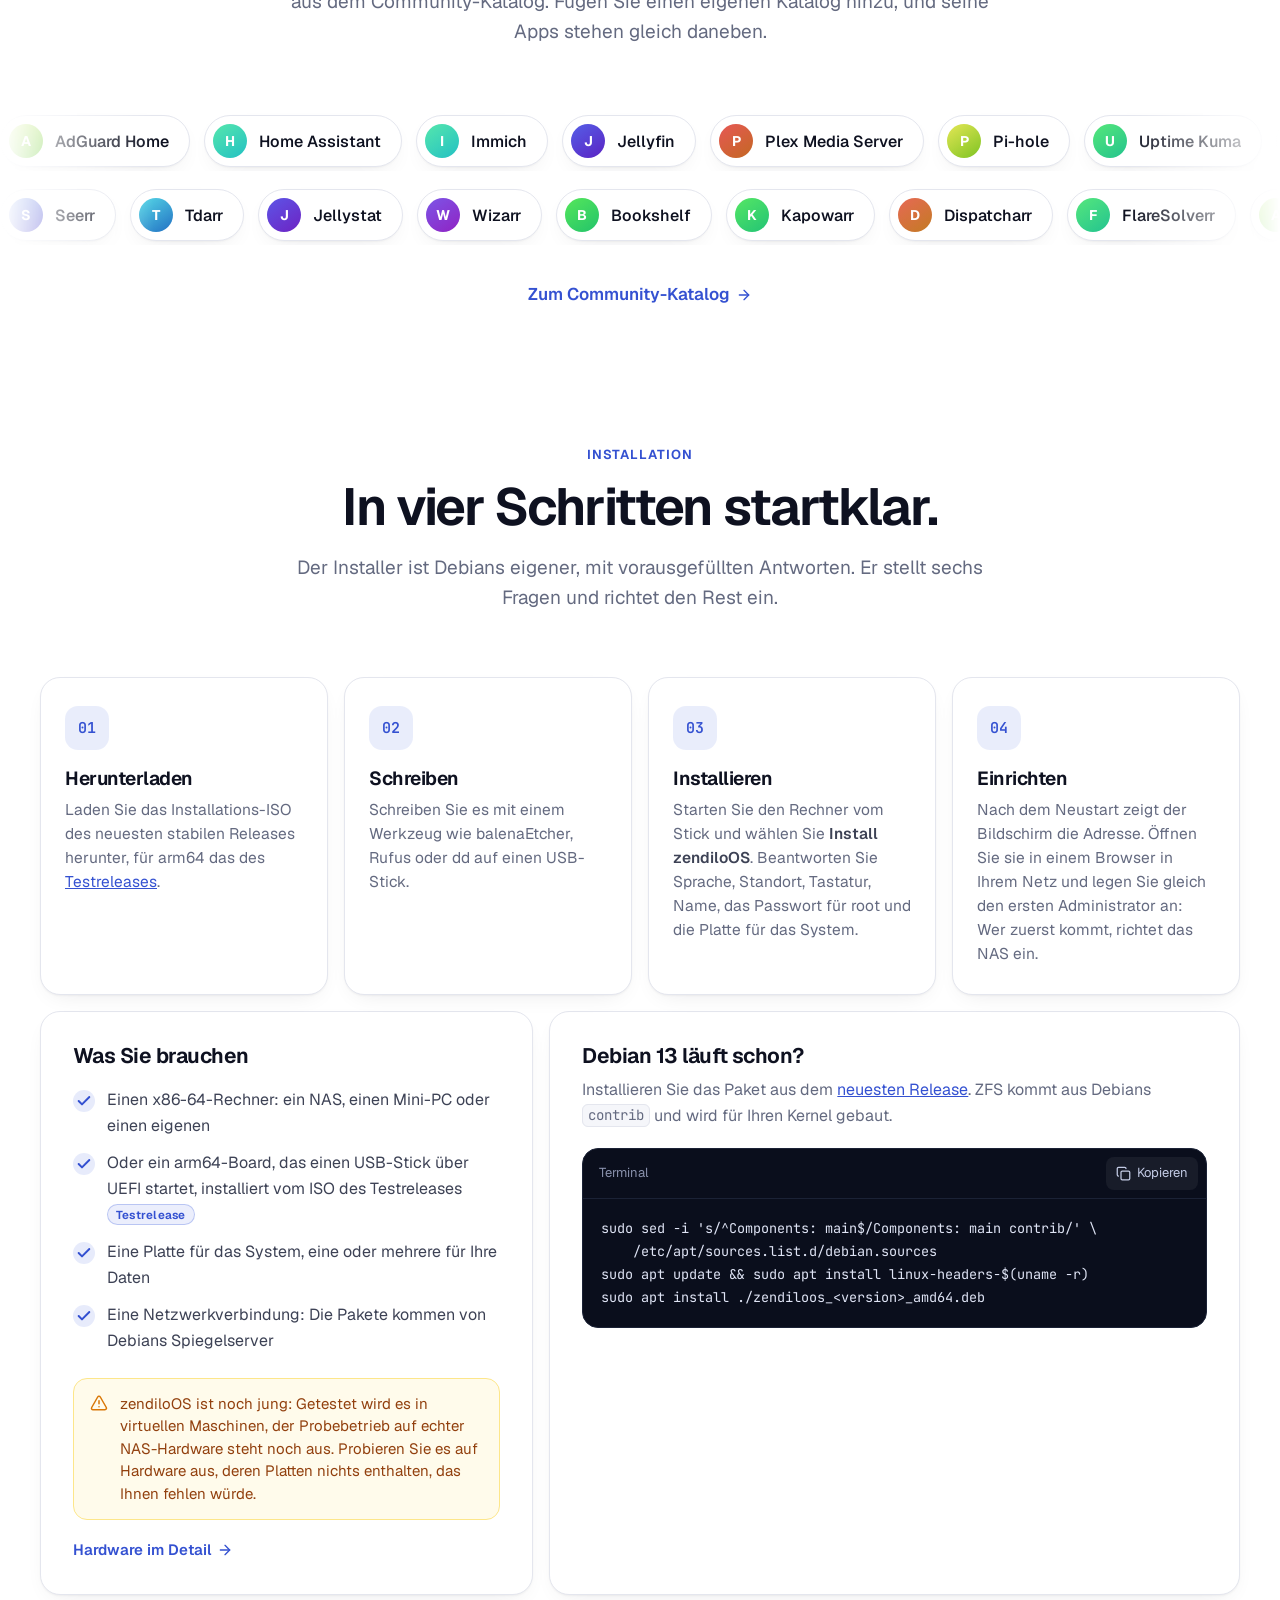
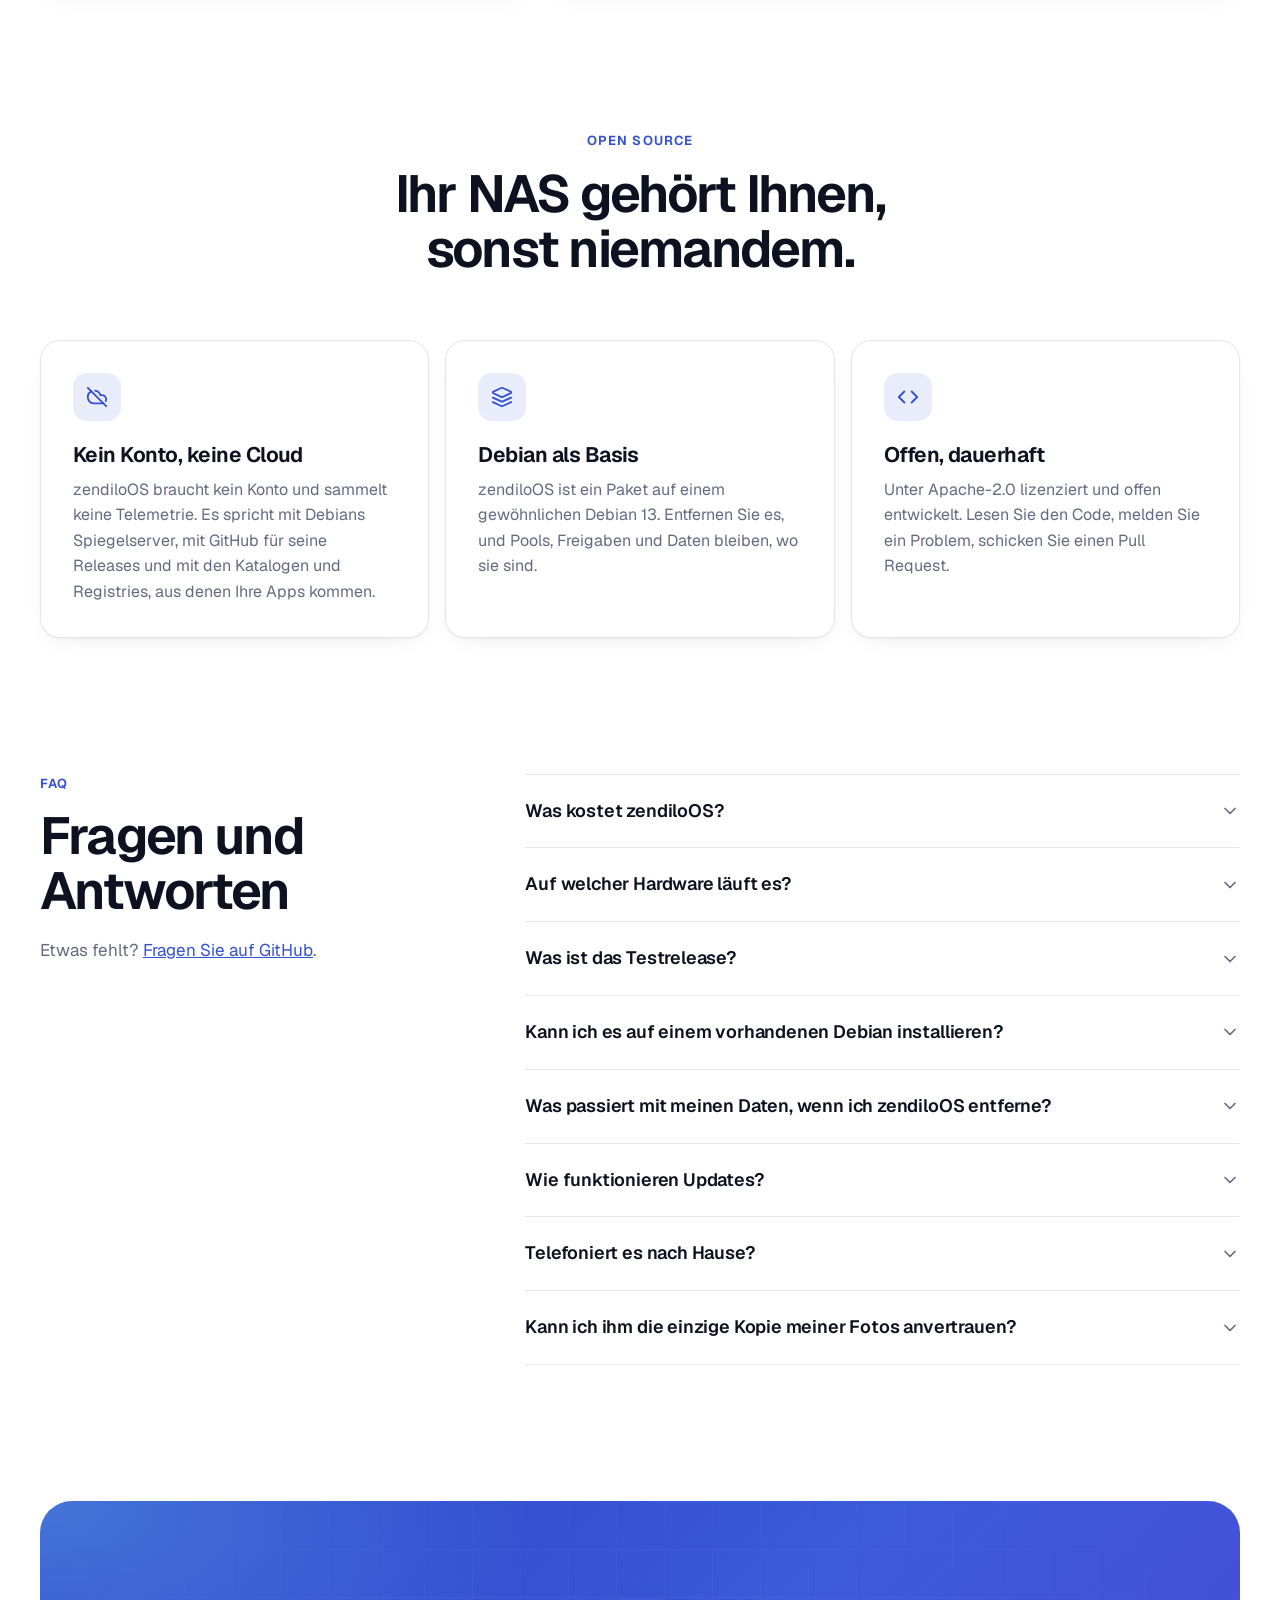
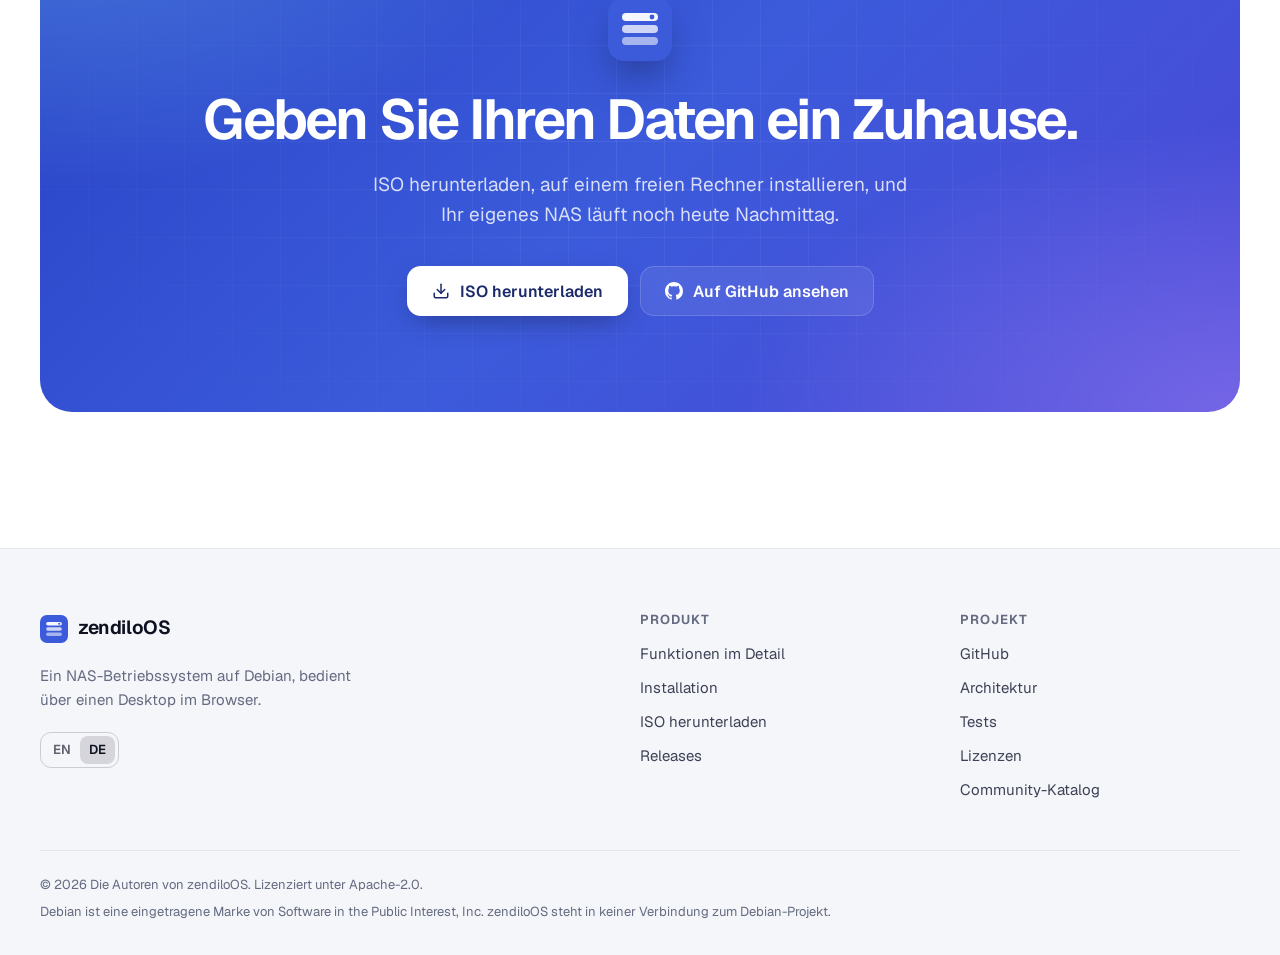
==== commit d3f2f3e8: "Give the stylesheet and the script addresses that change with them GitHub Pages lets a browser keep " ====
--- a/de/index.html
+++ b/de/index.html
@@ -23,7 +23,7 @@
 <meta property="og:image:height" content="630">
 <meta name="twitter:card" content="summary_large_image">
 <link rel="preload" href="../assets/fonts/geist.woff2" as="font" type="font/woff2" crossorigin>
-<link rel="stylesheet" href="../assets/css/site.css">
+<link rel="stylesheet" href="../assets/css/site.css?v=f3205875d3e2">
 <script>document.documentElement.classList.add('js')</script>
 <script type="application/ld+json">{"@context":"https://schema.org","@type":"SoftwareApplication","name":"zendiloOS","description":"zendiloOS macht aus Debian 13 ein NAS mit ZFS-Speicher, über SMB und NFS freigegebenen Ordnern, einem App Center für Docker-Apps, Zwei-Faktor-Anmeldung, Firewall und signierten Updates, bedient über einen Desktop im Browser. Kostenlos und Open Source.","url":"https://mavnezz.github.io/zendiloOS.page/de/","downloadUrl":"https://github.com/mavnezz/zendiloOS/releases/latest/download/zendiloos-amd64-netinst.iso","operatingSystem":"Debian 13","applicationCategory":"UtilitiesApplication","license":"https://www.apache.org/licenses/LICENSE-2.0","offers":{"@type":"Offer","price":"0","priceCurrency":"EUR"},"image":"https://mavnezz.github.io/zendiloOS.page/assets/img/og-de.jpg"}</script>
 </head>
@@ -476,6 +476,6 @@
   </div>
 </footer>
 
-<script src="../assets/js/site.js" defer></script>
+<script src="../assets/js/site.js?v=f038282a2af9" defer></script>
 </body>
 </html>
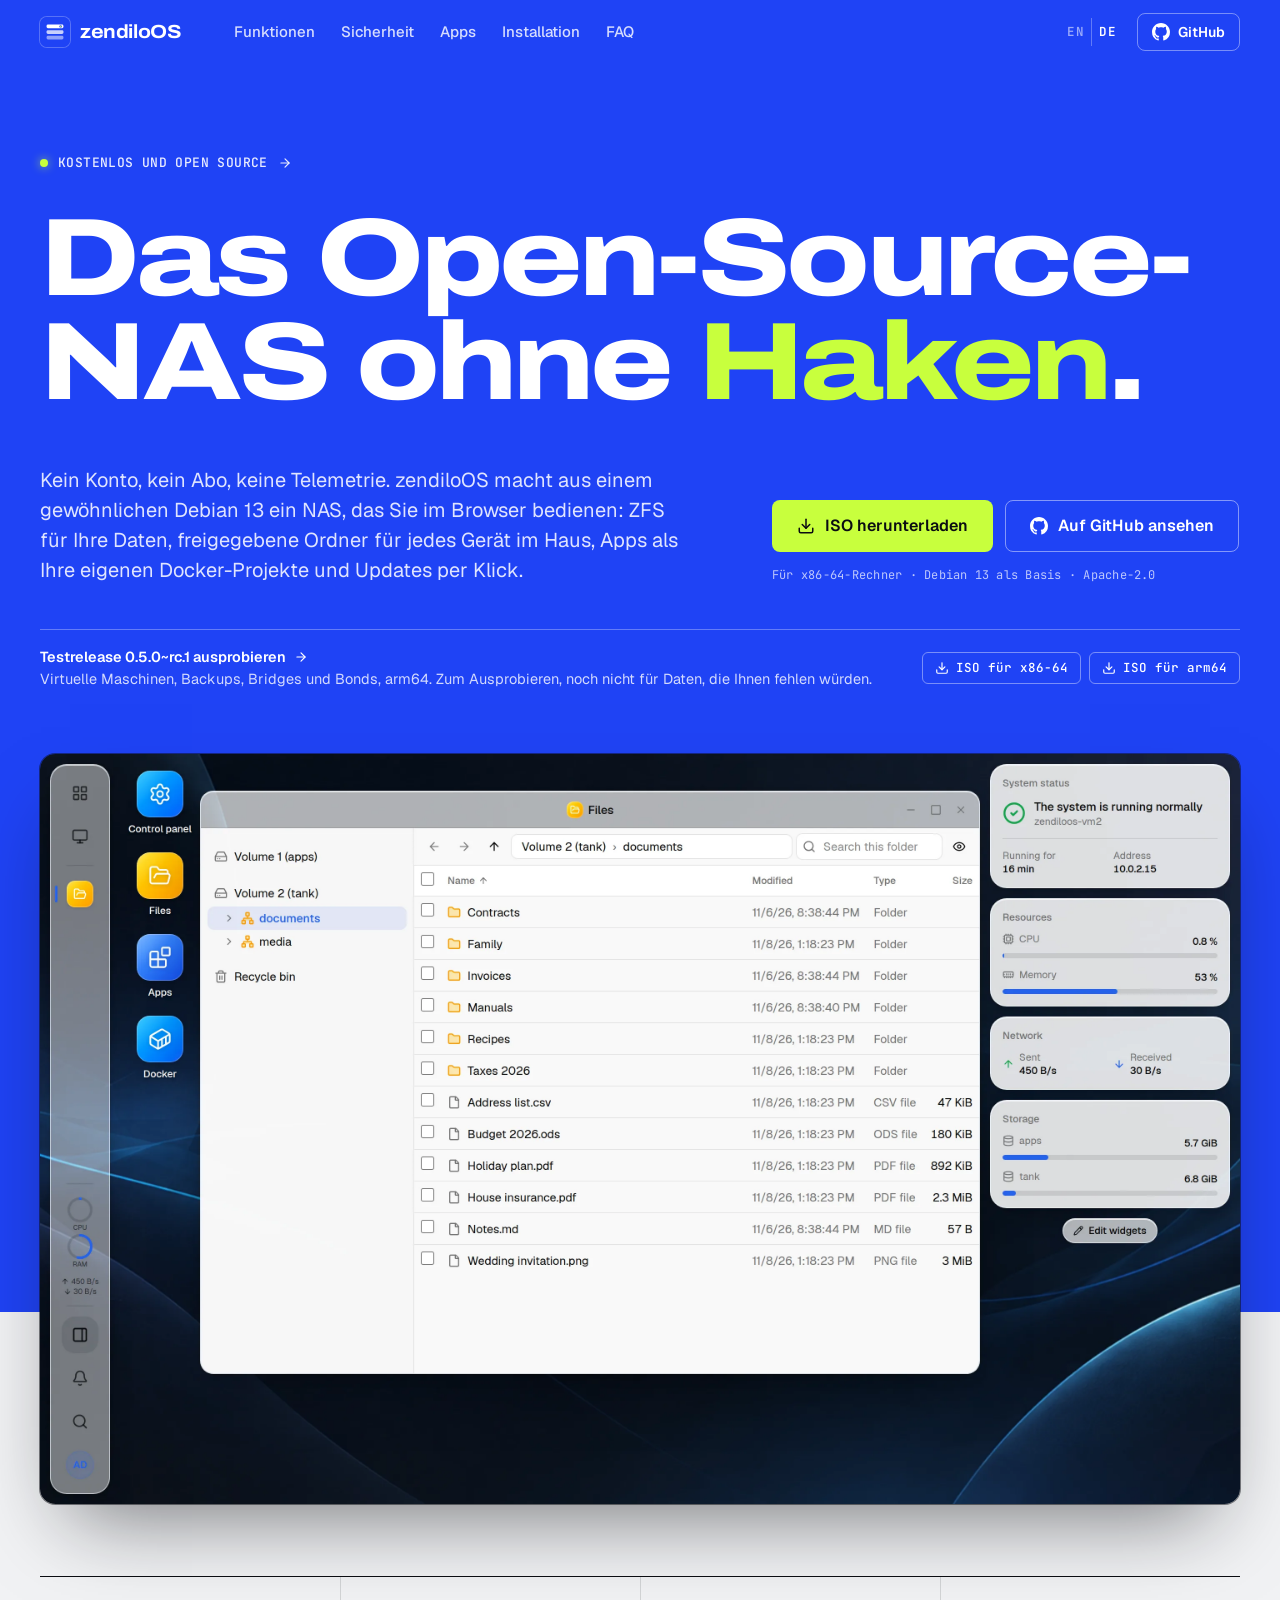
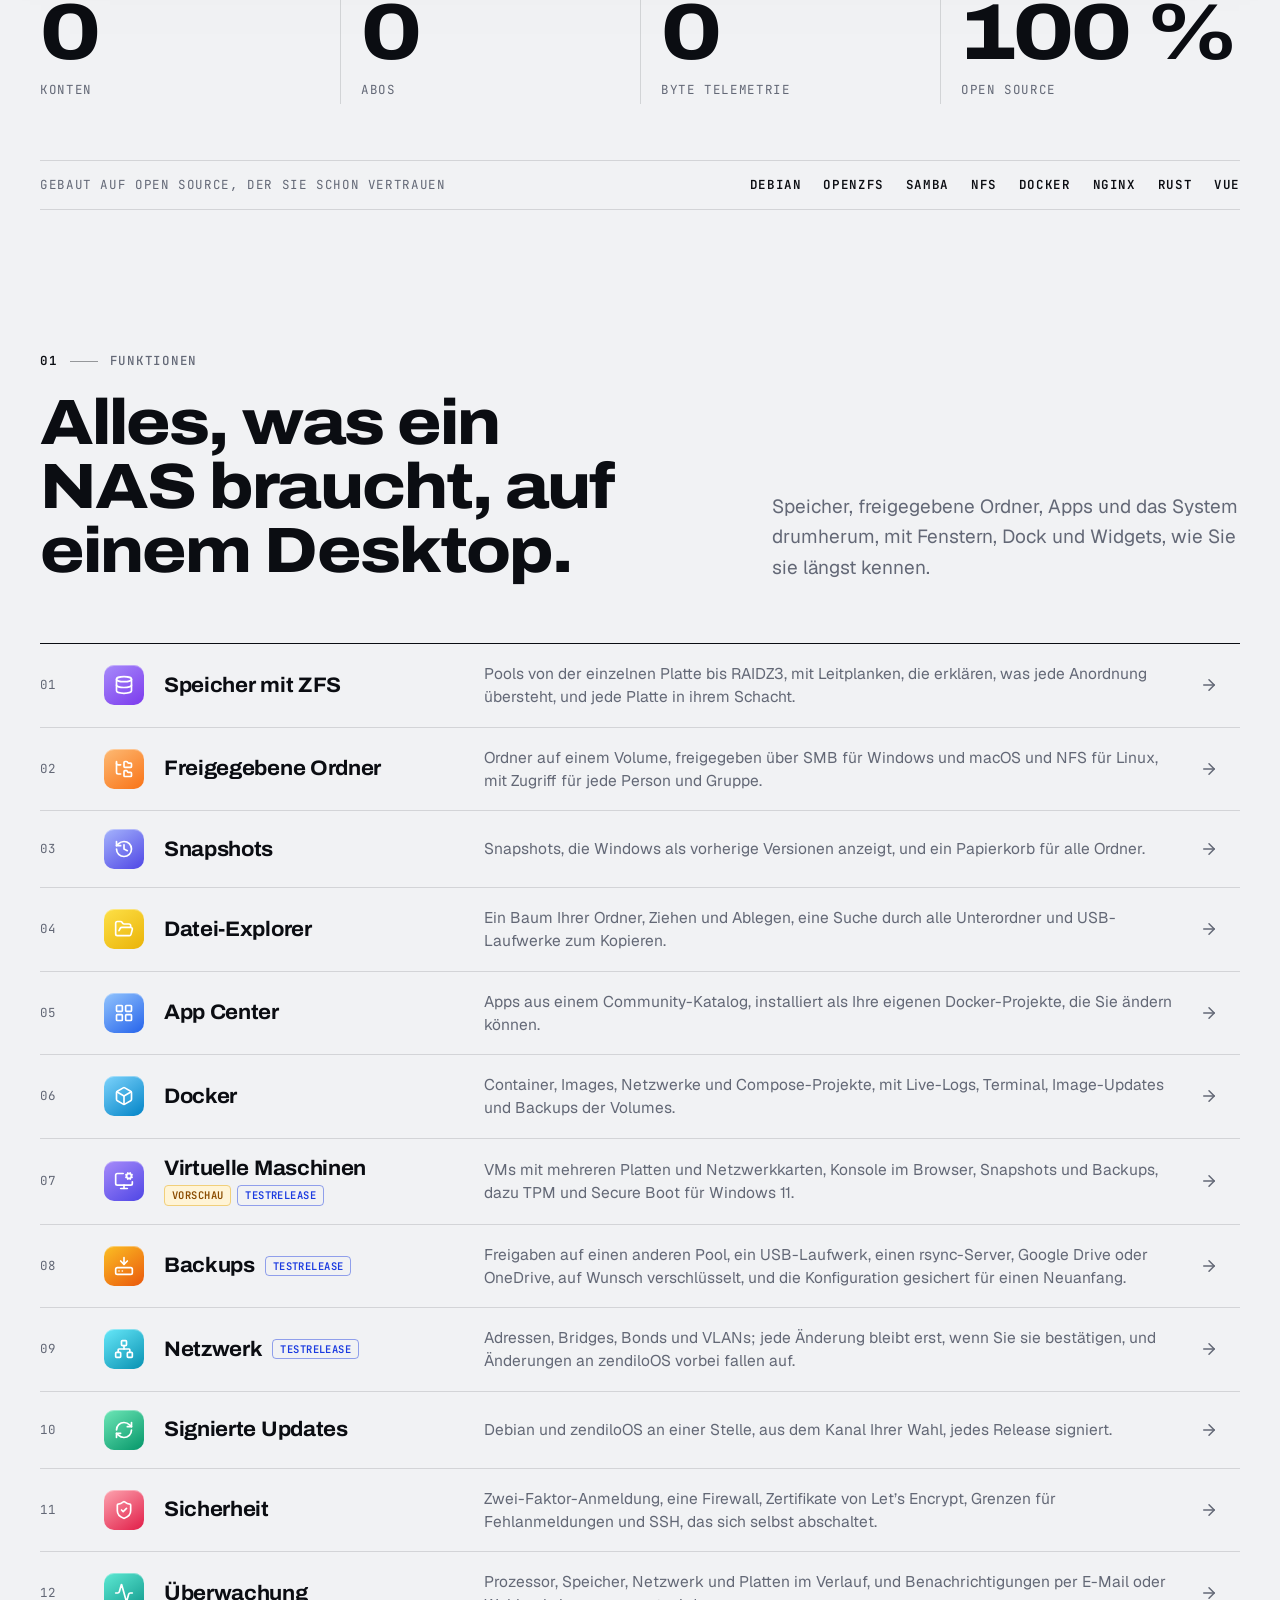
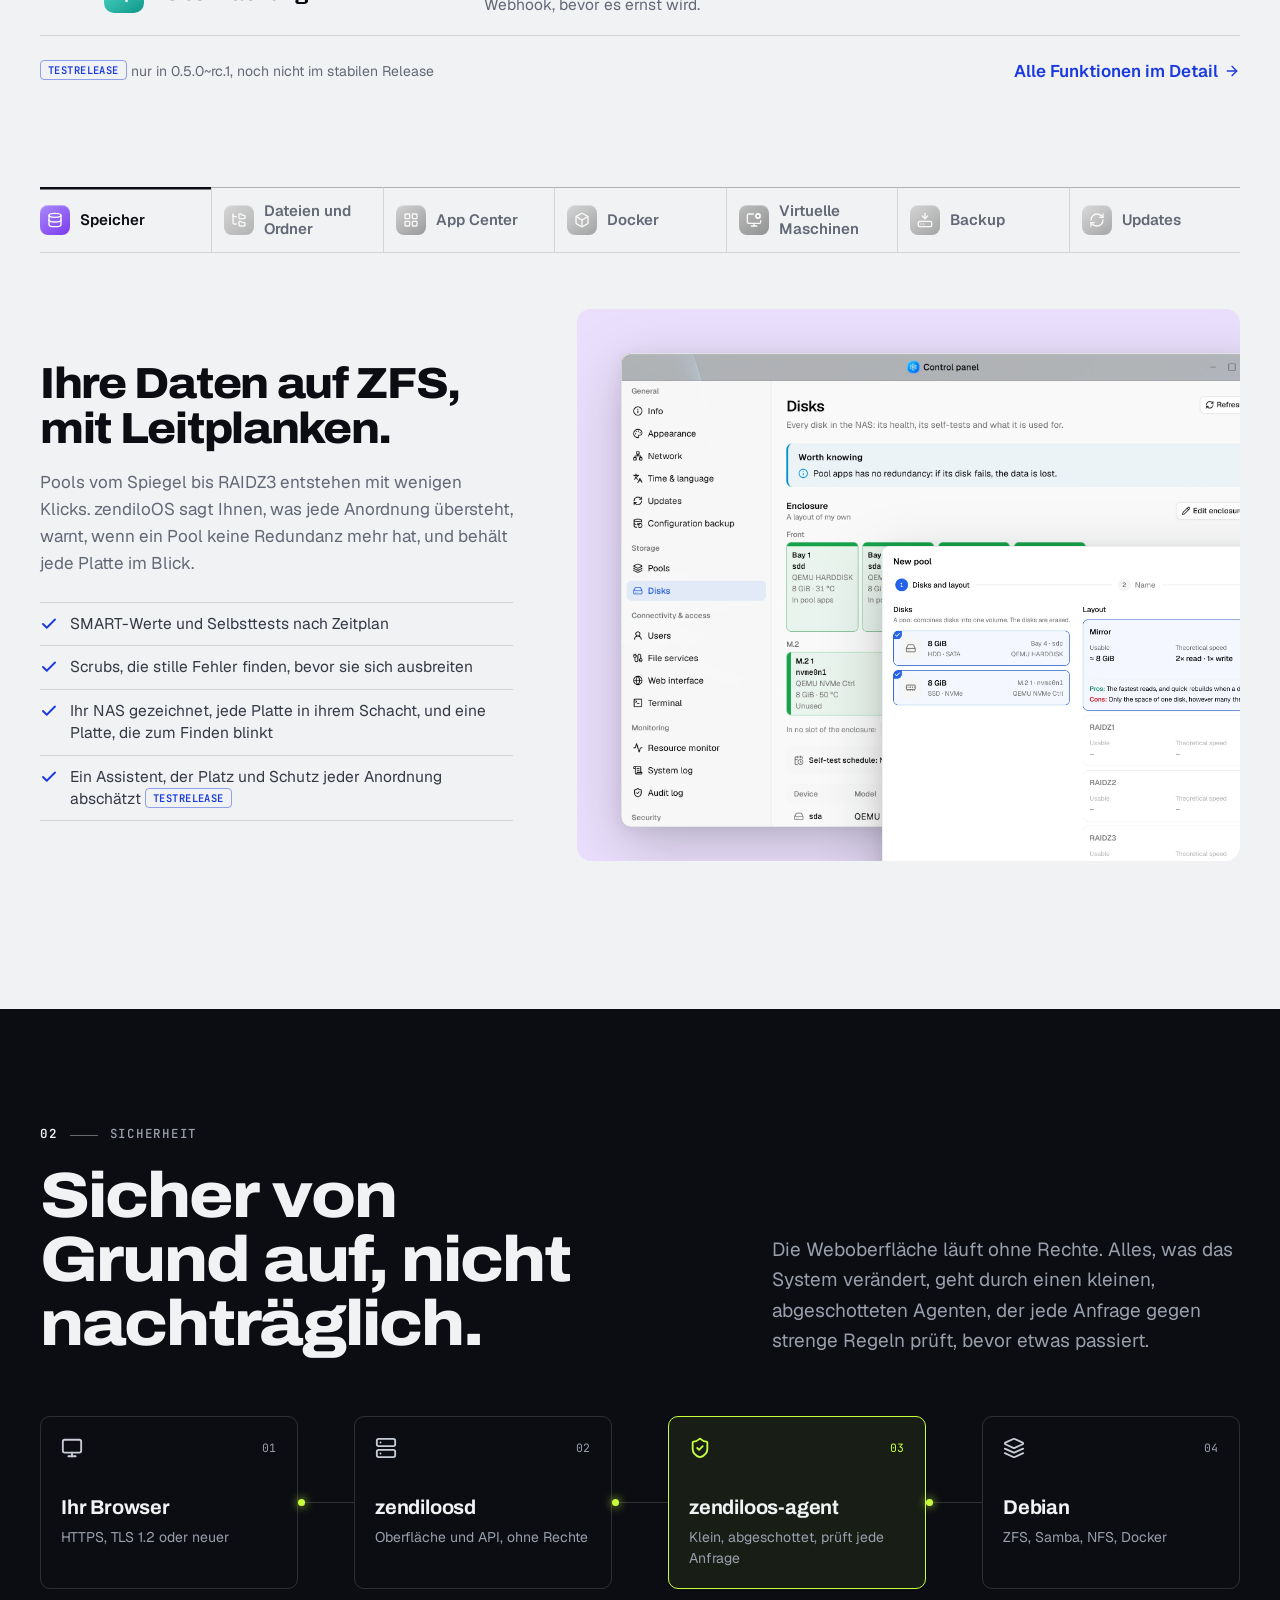
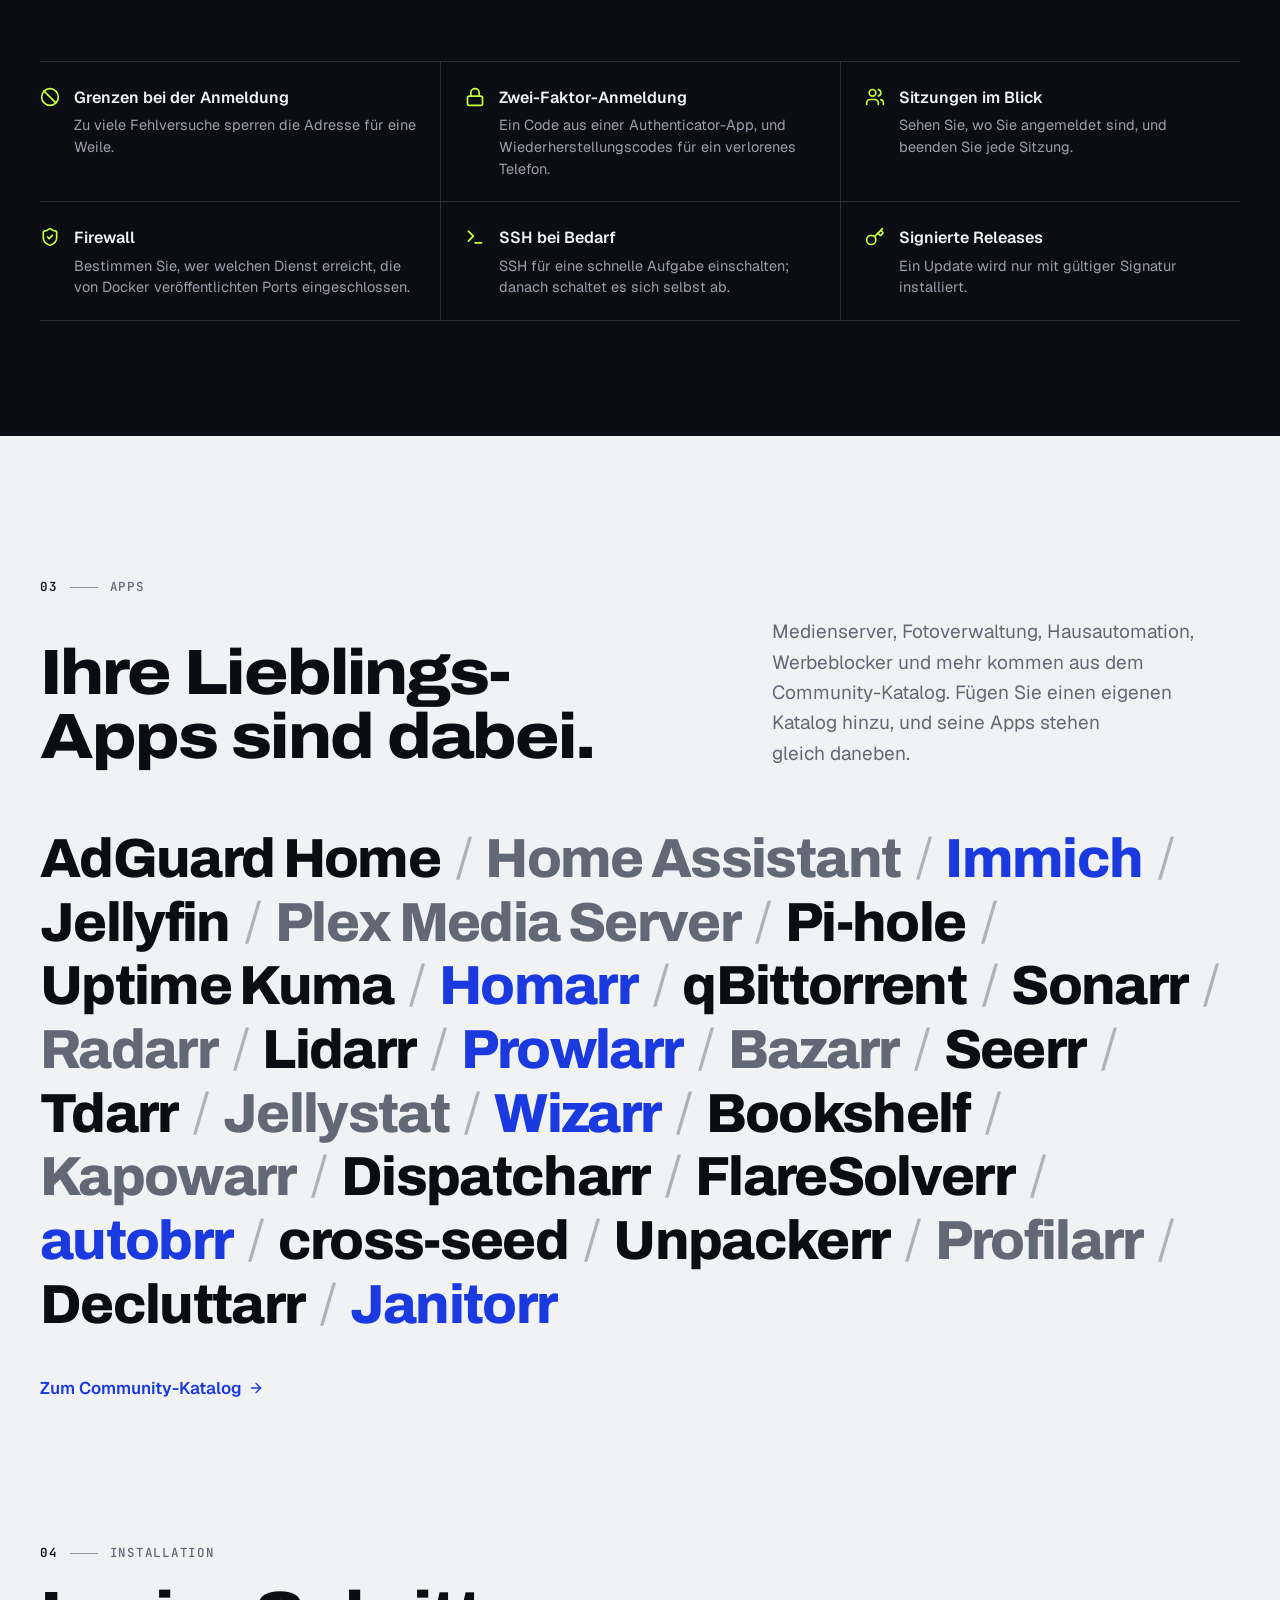
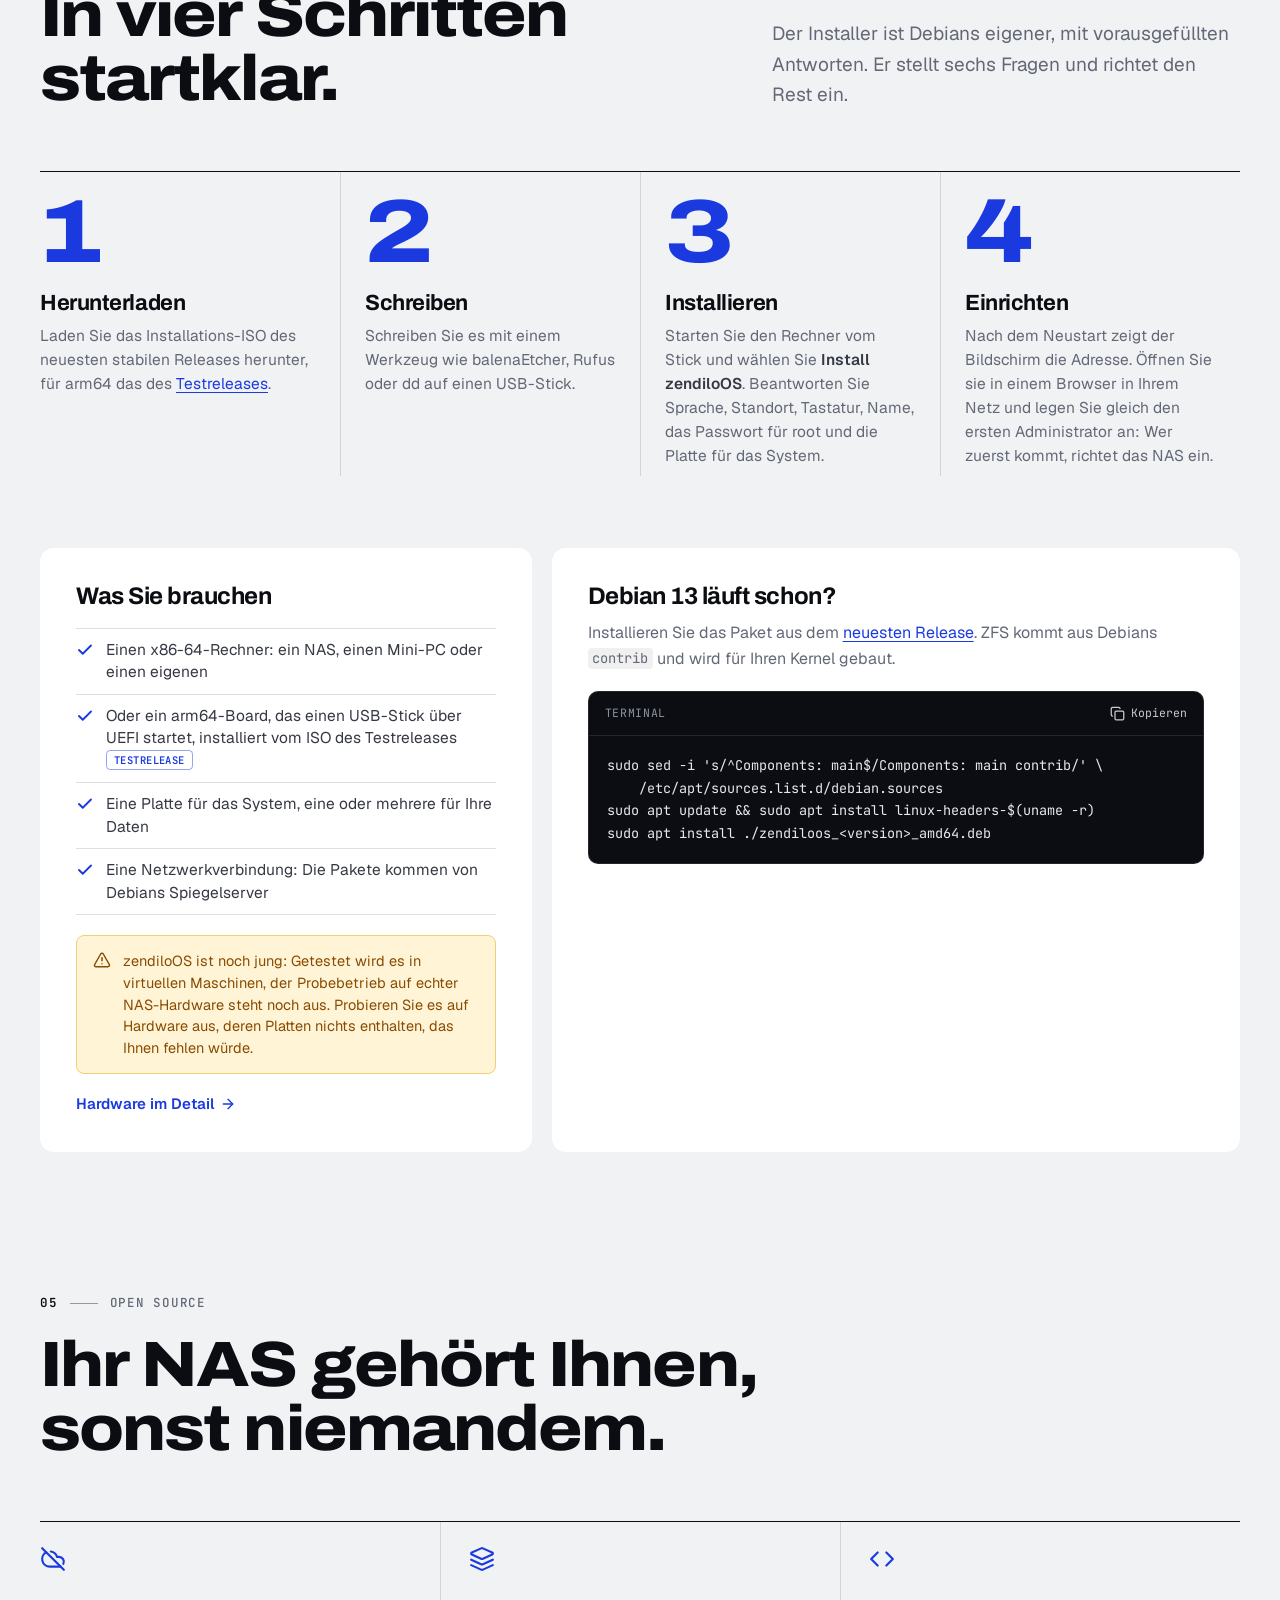
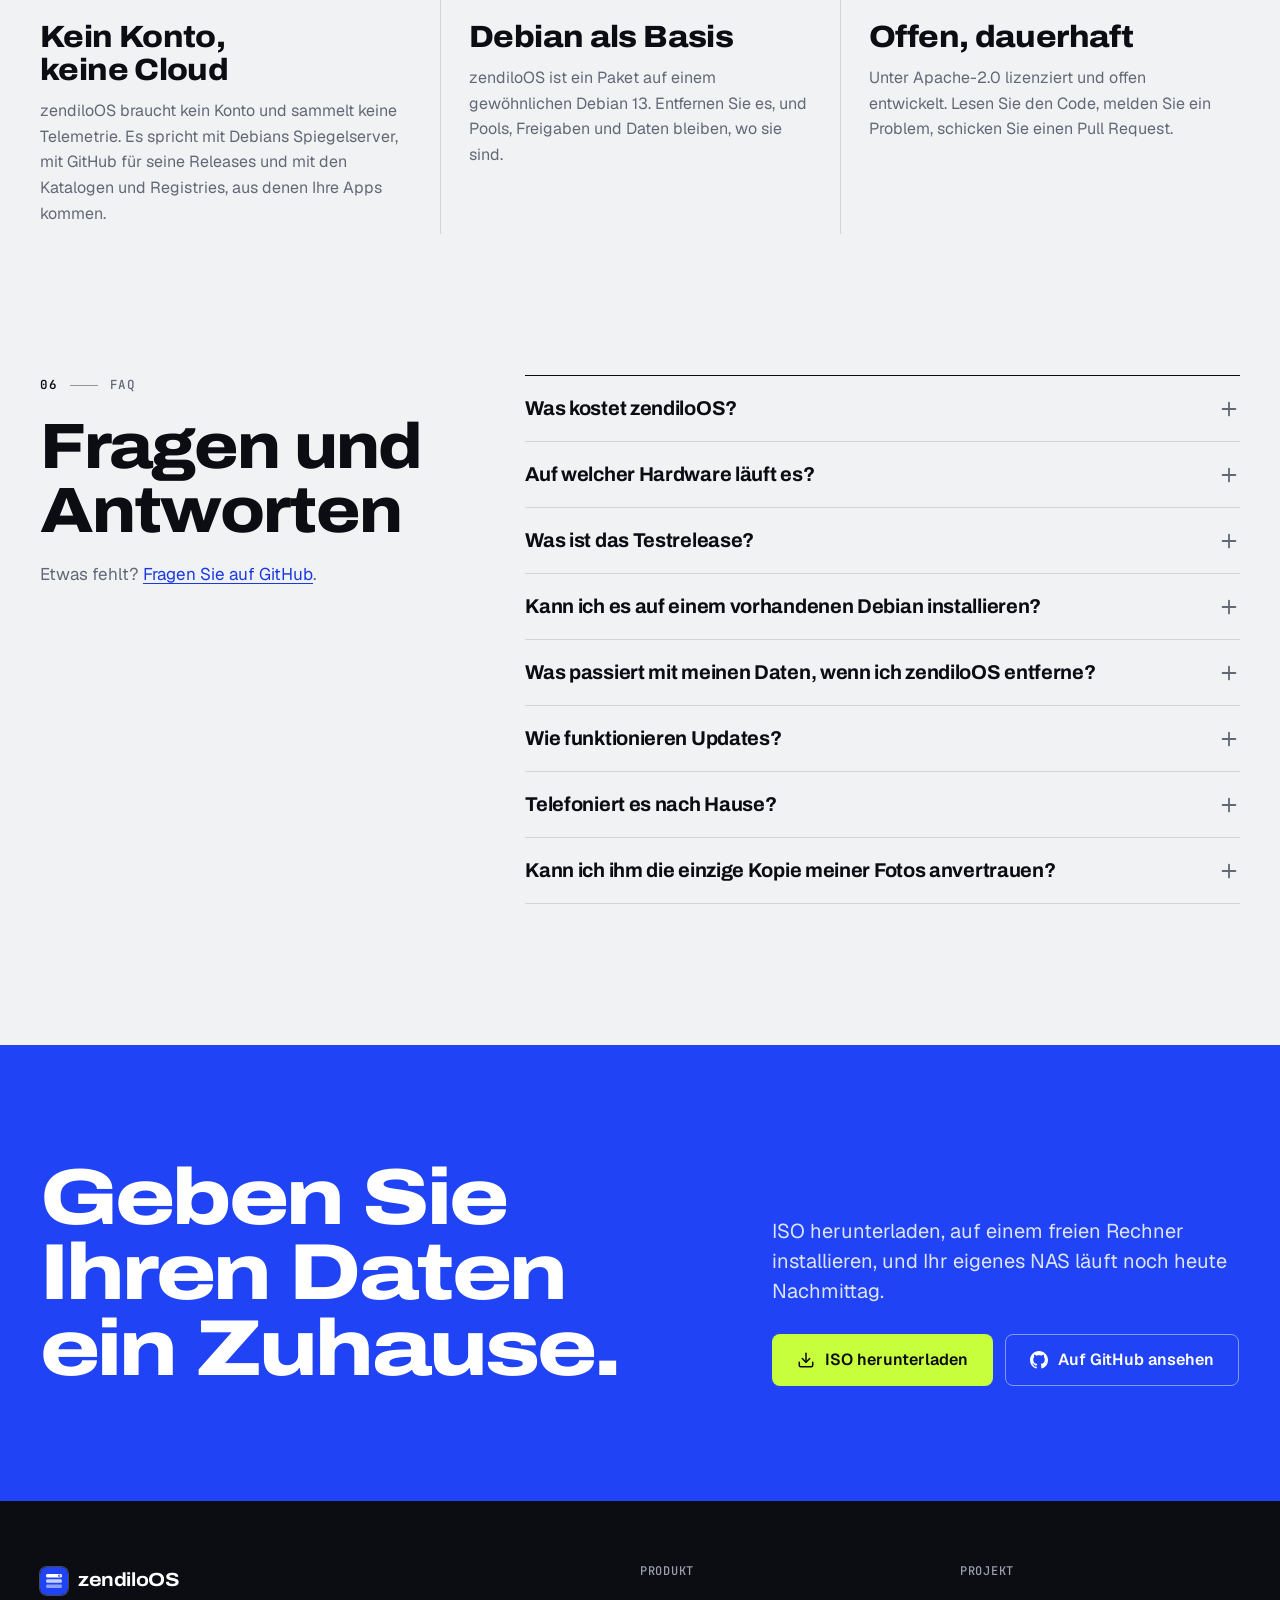
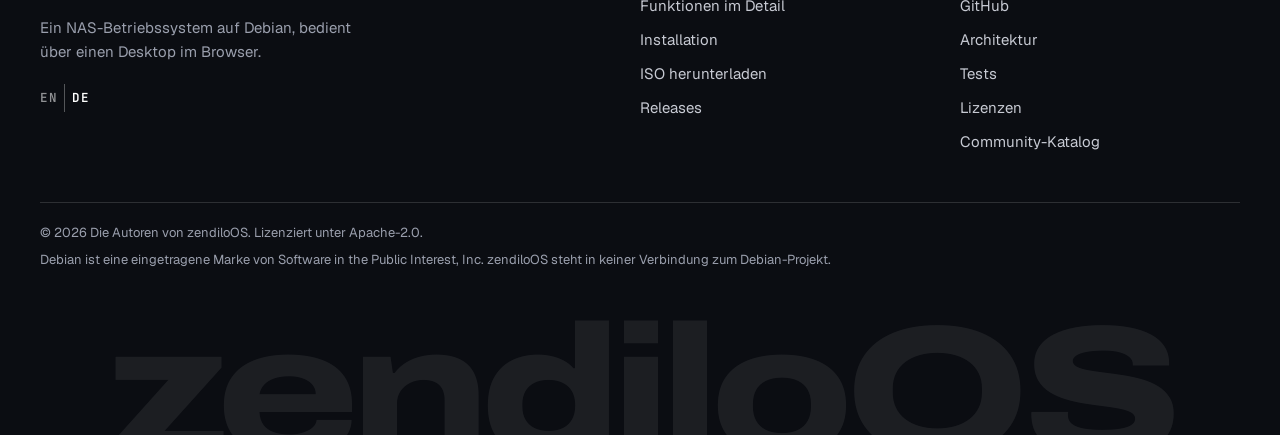
==== commit 51c2f7b9: "Redesign the site: flat cobalt, large type and an enclosure's labels The page looked like every gene" ====
--- a/de/index.html
+++ b/de/index.html
@@ -9,7 +9,7 @@
 <link rel="alternate" hreflang="en" href="https://mavnezz.github.io/zendiloOS.page/">
 <link rel="alternate" hreflang="de" href="https://mavnezz.github.io/zendiloOS.page/de/">
 <link rel="alternate" hreflang="x-default" href="https://mavnezz.github.io/zendiloOS.page/">
-<meta name="theme-color" content="#070a16">
+<meta name="theme-color" content="#1f43f5">
 <meta name="color-scheme" content="light dark">
 <link rel="icon" href="../favicon.svg" type="image/svg+xml">
 <meta property="og:type" content="website">
@@ -22,8 +22,9 @@
 <meta property="og:image:width" content="1200">
 <meta property="og:image:height" content="630">
 <meta name="twitter:card" content="summary_large_image">
+<link rel="preload" href="../assets/fonts/archivo.woff2" as="font" type="font/woff2" crossorigin>
 <link rel="preload" href="../assets/fonts/geist.woff2" as="font" type="font/woff2" crossorigin>
-<link rel="stylesheet" href="../assets/css/site.css?v=f3205875d3e2">
+<link rel="stylesheet" href="../assets/css/site.css?v=0ff31d3ed882">
 <script>document.documentElement.classList.add('js')</script>
 <script type="application/ld+json">{"@context":"https://schema.org","@type":"SoftwareApplication","name":"zendiloOS","description":"zendiloOS macht aus Debian 13 ein NAS mit ZFS-Speicher, über SMB und NFS freigegebenen Ordnern, einem App Center für Docker-Apps, Zwei-Faktor-Anmeldung, Firewall und signierten Updates, bedient über einen Desktop im Browser. Kostenlos und Open Source.","url":"https://mavnezz.github.io/zendiloOS.page/de/","downloadUrl":"https://github.com/mavnezz/zendiloOS/releases/latest/download/zendiloos-amd64-netinst.iso","operatingSystem":"Debian 13","applicationCategory":"UtilitiesApplication","license":"https://www.apache.org/licenses/LICENSE-2.0","offers":{"@type":"Offer","price":"0","priceCurrency":"EUR"},"image":"https://mavnezz.github.io/zendiloOS.page/assets/img/og-de.jpg"}</script>
 </head>
@@ -39,7 +40,7 @@
     <nav class="nav" id="nav" aria-label="Hauptmenü"><a href="features/">Funktionen</a><a href="#security">Sicherheit</a><a href="#apps">Apps</a><a href="#install">Installation</a><a href="#faq">FAQ</a></nav>
     <div class="header-actions">
       <div class="lang" role="group" aria-label="Sprache"><a href="../" hreflang="en" lang="en" data-lang="en">EN</a><a href="../de/" hreflang="de" lang="de" data-lang="de" aria-current="page">DE</a></div>
-      <a class="btn btn-small btn-glass" href="https://github.com/mavnezz/zendiloOS" aria-label="GitHub"><svg class="i" width="18" height="18" viewBox="0 0 16 16" fill="currentColor" aria-hidden="true"><path d="M8 0c4.42 0 8 3.58 8 8a8.013 8.013 0 0 1-5.45 7.59c-.4.08-.55-.17-.55-.38 0-.27.01-1.13.01-2.2 0-.75-.25-1.23-.54-1.48 1.78-.2 3.65-.88 3.65-3.95 0-.88-.31-1.59-.82-2.15.08-.2.36-1.02-.08-2.12 0 0-.67-.22-2.2.82-.64-.18-1.32-.27-2-.27-.68 0-1.36.09-2 .27-1.53-1.03-2.2-.82-2.2-.82-.44 1.1-.16 1.92-.08 2.12-.51.56-.82 1.28-.82 2.15 0 3.06 1.86 3.75 3.64 3.95-.23.2-.44.55-.51 1.07-.46.21-1.61.55-2.33-.66-.15-.24-.6-.83-1.23-.82-.67.01-.27.38.01.53.34.19.73.9.82 1.13.16.45.68 1.31 2.69.94 0 .67.01 1.3.01 1.49 0 .21-.15.45-.55.38A7.995 7.995 0 0 1 0 8c0-4.42 3.58-8 8-8Z"/></svg><span class="hide-sm">GitHub</span></a>
+      <a class="btn btn-small btn-line" href="https://github.com/mavnezz/zendiloOS" aria-label="GitHub"><svg class="i" width="18" height="18" viewBox="0 0 16 16" fill="currentColor" aria-hidden="true"><path d="M8 0c4.42 0 8 3.58 8 8a8.013 8.013 0 0 1-5.45 7.59c-.4.08-.55-.17-.55-.38 0-.27.01-1.13.01-2.2 0-.75-.25-1.23-.54-1.48 1.78-.2 3.65-.88 3.65-3.95 0-.88-.31-1.59-.82-2.15.08-.2.36-1.02-.08-2.12 0 0-.67-.22-2.2.82-.64-.18-1.32-.27-2-.27-.68 0-1.36.09-2 .27-1.53-1.03-2.2-.82-2.2-.82-.44 1.1-.16 1.92-.08 2.12-.51.56-.82 1.28-.82 2.15 0 3.06 1.86 3.75 3.64 3.95-.23.2-.44.55-.51 1.07-.46.21-1.61.55-2.33-.66-.15-.24-.6-.83-1.23-.82-.67.01-.27.38.01.53.34.19.73.9.82 1.13.16.45.68 1.31 2.69.94 0 .67.01 1.3.01 1.49 0 .21-.15.45-.55.38A7.995 7.995 0 0 1 0 8c0-4.42 3.58-8 8-8Z"/></svg><span class="hide-sm">GitHub</span></a>
       <button class="menu-button" type="button" aria-controls="nav" aria-expanded="false" aria-label="Menü"><svg class="i" width="22" height="22" viewBox="0 0 24 24" fill="none" stroke="currentColor" stroke-width="2" stroke-linecap="round" stroke-linejoin="round" aria-hidden="true"><path d="M4 6h16"/><path d="M4 12h16"/><path d="M4 18h16"/></svg><svg class="i" width="22" height="22" viewBox="0 0 24 24" fill="none" stroke="currentColor" stroke-width="2" stroke-linecap="round" stroke-linejoin="round" aria-hidden="true"><path d="M18 6 6 18"/><path d="m6 6 12 12"/></svg></button>
     </div>
   </div>
@@ -47,120 +48,137 @@
 
 <main id="main">
   <section class="hero">
-    <div class="container hero-text">
-      <a class="pill" href="https://github.com/mavnezz/zendiloOS/releases/latest" data-release="zendiloOS {version} ist da">
-        <span class="pill-dot"></span><span data-release-text>Kostenlos und Open Source</span><svg class="i" width="14" height="14" viewBox="0 0 24 24" fill="none" stroke="currentColor" stroke-width="2" stroke-linecap="round" stroke-linejoin="round" aria-hidden="true"><path d="M5 12h14"/><path d="m12 5 7 7-7 7"/></svg>
+    <div class="container">
+      <a class="release" href="https://github.com/mavnezz/zendiloOS/releases/latest" data-release="zendiloOS {version} ist da">
+        <i class="led"></i><span data-release-text>Kostenlos und Open Source</span><svg class="i" width="14" height="14" viewBox="0 0 24 24" fill="none" stroke="currentColor" stroke-width="2" stroke-linecap="round" stroke-linejoin="round" aria-hidden="true"><path d="M5 12h14"/><path d="m12 5 7 7-7 7"/></svg>
       </a>
       <h1>Das Open-Source-NAS ohne <em>Haken</em>.</h1>
-      <p class="lead">Kein Konto, kein Abo, keine Telemetrie. zendiloOS macht aus einem gewöhnlichen Debian 13 ein NAS, das Sie im Browser bedienen: ZFS für Ihre Daten, freigegebene Ordner für jedes Gerät im Haus, Apps als Ihre eigenen Docker-Projekte und Updates per Klick.</p>
-      <div class="actions">
-        <a class="btn btn-primary" href="https://github.com/mavnezz/zendiloOS/releases/latest/download/zendiloos-amd64-netinst.iso" data-download><svg class="i" width="18" height="18" viewBox="0 0 24 24" fill="none" stroke="currentColor" stroke-width="2" stroke-linecap="round" stroke-linejoin="round" aria-hidden="true"><path d="M12 15V3"/><path d="M21 15v4a2 2 0 0 1-2 2H5a2 2 0 0 1-2-2v-4"/><path d="m7 10 5 5 5-5"/></svg><span>ISO herunterladen</span></a>
-        <a class="btn btn-glass" href="https://github.com/mavnezz/zendiloOS"><svg class="i" width="18" height="18" viewBox="0 0 16 16" fill="currentColor" aria-hidden="true"><path d="M8 0c4.42 0 8 3.58 8 8a8.013 8.013 0 0 1-5.45 7.59c-.4.08-.55-.17-.55-.38 0-.27.01-1.13.01-2.2 0-.75-.25-1.23-.54-1.48 1.78-.2 3.65-.88 3.65-3.95 0-.88-.31-1.59-.82-2.15.08-.2.36-1.02-.08-2.12 0 0-.67-.22-2.2.82-.64-.18-1.32-.27-2-.27-.68 0-1.36.09-2 .27-1.53-1.03-2.2-.82-2.2-.82-.44 1.1-.16 1.92-.08 2.12-.51.56-.82 1.28-.82 2.15 0 3.06 1.86 3.75 3.64 3.95-.23.2-.44.55-.51 1.07-.46.21-1.61.55-2.33-.66-.15-.24-.6-.83-1.23-.82-.67.01-.27.38.01.53.34.19.73.9.82 1.13.16.45.68 1.31 2.69.94 0 .67.01 1.3.01 1.49 0 .21-.15.45-.55.38A7.995 7.995 0 0 1 0 8c0-4.42 3.58-8 8-8Z"/></svg><span>Auf GitHub ansehen</span></a>
-      </div>
-      <p class="hero-meta"><span data-download-meta data-template="Version {version} · {size} · x86-64 · Apache-2.0">Für x86-64-Rechner · Debian 13 als Basis · Apache-2.0</span></p>
+      <div class="hero-grid">
+        <p class="lead">Kein Konto, kein Abo, keine Telemetrie. zendiloOS macht aus einem gewöhnlichen Debian 13 ein NAS, das Sie im Browser bedienen: ZFS für Ihre Daten, freigegebene Ordner für jedes Gerät im Haus, Apps als Ihre eigenen Docker-Projekte und Updates per Klick.</p>
+        <div>
+          <div class="actions">
+            <a class="btn btn-primary" href="https://github.com/mavnezz/zendiloOS/releases/latest/download/zendiloos-amd64-netinst.iso" data-download><svg class="i" width="18" height="18" viewBox="0 0 24 24" fill="none" stroke="currentColor" stroke-width="2" stroke-linecap="round" stroke-linejoin="round" aria-hidden="true"><path d="M12 15V3"/><path d="M21 15v4a2 2 0 0 1-2 2H5a2 2 0 0 1-2-2v-4"/><path d="m7 10 5 5 5-5"/></svg><span>ISO herunterladen</span></a>
+            <a class="btn btn-line" href="https://github.com/mavnezz/zendiloOS"><svg class="i" width="18" height="18" viewBox="0 0 16 16" fill="currentColor" aria-hidden="true"><path d="M8 0c4.42 0 8 3.58 8 8a8.013 8.013 0 0 1-5.45 7.59c-.4.08-.55-.17-.55-.38 0-.27.01-1.13.01-2.2 0-.75-.25-1.23-.54-1.48 1.78-.2 3.65-.88 3.65-3.95 0-.88-.31-1.59-.82-2.15.08-.2.36-1.02-.08-2.12 0 0-.67-.22-2.2.82-.64-.18-1.32-.27-2-.27-.68 0-1.36.09-2 .27-1.53-1.03-2.2-.82-2.2-.82-.44 1.1-.16 1.92-.08 2.12-.51.56-.82 1.28-.82 2.15 0 3.06 1.86 3.75 3.64 3.95-.23.2-.44.55-.51 1.07-.46.21-1.61.55-2.33-.66-.15-.24-.6-.83-1.23-.82-.67.01-.27.38.01.53.34.19.73.9.82 1.13.16.45.68 1.31 2.69.94 0 .67.01 1.3.01 1.49 0 .21-.15.45-.55.38A7.995 7.995 0 0 1 0 8c0-4.42 3.58-8 8-8Z"/></svg><span>Auf GitHub ansehen</span></a>
+          </div>
+          <p class="hero-meta"><span data-download-meta data-template="Version {version} · {size} · x86-64 · Apache-2.0">Für x86-64-Rechner · Debian 13 als Basis · Apache-2.0</span></p>
+        </div>
+      </div>
       <div class="hero-next">
-        <a class="hero-next-link" href="https://github.com/mavnezz/zendiloOS/releases/tag/v0.5.0-rc.1"><span>Testrelease 0.5.0~rc.1 ausprobieren</span><svg class="i" width="14" height="14" viewBox="0 0 24 24" fill="none" stroke="currentColor" stroke-width="2" stroke-linecap="round" stroke-linejoin="round" aria-hidden="true"><path d="M5 12h14"/><path d="m12 5 7 7-7 7"/></svg></a>
-        <p>Virtuelle Maschinen, Backups, Bridges und Bonds, arm64. Zum Ausprobieren, noch nicht für Daten, die Ihnen fehlen würden.</p>
+        <div>
+          <a class="hero-next-link" href="https://github.com/mavnezz/zendiloOS/releases/tag/v0.5.0-rc.1"><span>Testrelease 0.5.0~rc.1 ausprobieren</span><svg class="i" width="14" height="14" viewBox="0 0 24 24" fill="none" stroke="currentColor" stroke-width="2" stroke-linecap="round" stroke-linejoin="round" aria-hidden="true"><path d="M5 12h14"/><path d="m12 5 7 7-7 7"/></svg></a>
+          <p>Virtuelle Maschinen, Backups, Bridges und Bonds, arm64. Zum Ausprobieren, noch nicht für Daten, die Ihnen fehlen würden.</p>
+        </div>
         <p class="hero-next-isos"><a href="https://github.com/mavnezz/zendiloOS/releases/download/v0.5.0-rc.1/zendiloos-amd64-netinst.iso"><svg class="i" width="14" height="14" viewBox="0 0 24 24" fill="none" stroke="currentColor" stroke-width="2" stroke-linecap="round" stroke-linejoin="round" aria-hidden="true"><path d="M12 15V3"/><path d="M21 15v4a2 2 0 0 1-2 2H5a2 2 0 0 1-2-2v-4"/><path d="m7 10 5 5 5-5"/></svg><span>ISO für x86-64</span></a><a href="https://github.com/mavnezz/zendiloOS/releases/download/v0.5.0-rc.1/zendiloos-arm64-netinst.iso"><svg class="i" width="14" height="14" viewBox="0 0 24 24" fill="none" stroke="currentColor" stroke-width="2" stroke-linecap="round" stroke-linejoin="round" aria-hidden="true"><path d="M12 15V3"/><path d="M21 15v4a2 2 0 0 1-2 2H5a2 2 0 0 1-2-2v-4"/><path d="m7 10 5 5 5-5"/></svg><span>ISO für arm64</span></a></p>
       </div>
     </div>
-    <div class="container">
-      <div class="hero-visual">
-        <div class="frame">
-          <div class="frame-bar" aria-hidden="true">
-            <i></i><i></i><i></i>
-            <span class="frame-url"><svg class="i" width="12" height="12" viewBox="0 0 24 24" fill="none" stroke="currentColor" stroke-width="2" stroke-linecap="round" stroke-linejoin="round" aria-hidden="true"><rect width="18" height="11" x="3" y="11" rx="2" ry="2"/><path d="M7 11V7a5 5 0 0 1 10 0v4"/></svg>192.168.1.20</span>
-          </div>
-          <picture class=""><source srcset="../assets/img/hero-dark.webp" media="(prefers-color-scheme: dark)"><img src="../assets/img/hero-light.webp" width="2880" height="1800" alt="Der zendiloOS-Desktop im Browser: Der Datei-Explorer zeigt den Ordner documents, daneben zeigen Widgets Systemzustand, Auslastung, Netzwerk und Speicher." fetchpriority="high" decoding="async"></picture>
-        </div>
-        <div class="chip chip-a" aria-hidden="true">
-          <span class="tile" style="--c1:#a78bfa;--c2:#7c3aed"><svg class="i" width="18" height="18" viewBox="0 0 24 24" fill="none" stroke="currentColor" stroke-width="2" stroke-linecap="round" stroke-linejoin="round" aria-hidden="true"><ellipse cx="12" cy="5" rx="9" ry="3"/><path d="M3 5V19A9 3 0 0 0 21 19V5"/><path d="M3 12A9 3 0 0 0 21 12"/></svg></span>
-          <span><strong>Pool tank</strong><small><i class="ok"></i>Spiegel · intakt</small></span>
-        </div>
-        <div class="chip chip-b" aria-hidden="true">
-          <span class="tile" style="--c1:#6ee7b7;--c2:#059669"><svg class="i" width="18" height="18" viewBox="0 0 24 24" fill="none" stroke="currentColor" stroke-width="2" stroke-linecap="round" stroke-linejoin="round" aria-hidden="true"><path d="M3 12a9 9 0 0 1 9-9 9.75 9.75 0 0 1 6.74 2.74L21 8"/><path d="M21 3v5h-5"/><path d="M21 12a9 9 0 0 1-9 9 9.75 9.75 0 0 1-6.74-2.74L3 16"/><path d="M8 16H3v5"/></svg></span>
-          <span><strong>Update installiert</strong><small>Signatur geprüft</small></span>
-        </div>
-      </div>
-    </div>
-  </section>
-
-  <section class="built-on" aria-label="Gebaut auf Open Source, der Sie schon vertrauen">
-    <div class="container">
-      <p>Gebaut auf Open Source, der Sie schon vertrauen</p>
-      <ul><li>Debian</li><li>OpenZFS</li><li>Samba</li><li>NFS</li><li>Docker</li><li>nginx</li><li>Rust</li><li>Vue</li></ul>
+    <div class="container hero-visual">
+      <picture class=""><source srcset="../assets/img/hero-dark.webp" media="(prefers-color-scheme: dark)"><img src="../assets/img/hero-light.webp" width="2880" height="1800" alt="Der zendiloOS-Desktop im Browser: Der Datei-Explorer zeigt den Ordner documents, daneben zeigen Widgets Systemzustand, Auslastung, Netzwerk und Speicher." fetchpriority="high" decoding="async"></picture>
+    </div>
+  </section>
+
+  <section class="zeros" aria-label="Was zendiloOS nicht von Ihnen verlangt">
+    <div class="container">
+      <ul class="zeros-list reveal"><li><strong>0</strong><span>Konten</span></li><li><strong>0</strong><span>Abos</span></li><li><strong>0</strong><span>Byte Telemetrie</span></li><li><strong>100 %</strong><span>Open Source</span></li></ul>
+      <div class="built-on">
+        <p>Gebaut auf Open Source, der Sie schon vertrauen</p>
+        <ul><li>Debian</li><li>OpenZFS</li><li>Samba</li><li>NFS</li><li>Docker</li><li>nginx</li><li>Rust</li><li>Vue</li></ul>
+      </div>
     </div>
   </section>
 
   <section class="section" id="features">
     <div class="container">
-      <header class="section-head reveal">
-        <p class="eyebrow">Funktionen</p>
+      <header class="head reveal">
+        <p class="label"><b>01</b>Funktionen</p>
         <h2>Alles, was ein NAS braucht, auf einem Desktop.</h2>
         <p>Speicher, freigegebene Ordner, Apps und das System drumherum, mit Fenstern, Dock und Widgets, wie Sie sie längst kennen.</p>
       </header>
-      <div class="features">
-        <a class="card feature reveal" href="features/#storage">
-          <span class="feature-top"><span class="tile" style="--c1:#a78bfa;--c2:#7c3aed"><svg class="i" width="20" height="20" viewBox="0 0 24 24" fill="none" stroke="currentColor" stroke-width="2" stroke-linecap="round" stroke-linejoin="round" aria-hidden="true"><ellipse cx="12" cy="5" rx="9" ry="3"/><path d="M3 5V19A9 3 0 0 0 21 19V5"/><path d="M3 12A9 3 0 0 0 21 12"/></svg></span></span>
-          <h3><span>Speicher mit ZFS</span><svg class="i" width="16" height="16" viewBox="0 0 24 24" fill="none" stroke="currentColor" stroke-width="2" stroke-linecap="round" stroke-linejoin="round" aria-hidden="true"><path d="M5 12h14"/><path d="m12 5 7 7-7 7"/></svg></h3>
+      <ol class="index">
+        <li class="reveal"><a class="index-row" href="features/#storage">
+          <span class="index-num">01</span>
+          <span class="tile" style="--c1:#a78bfa;--c2:#7c3aed"><svg class="i" width="20" height="20" viewBox="0 0 24 24" fill="none" stroke="currentColor" stroke-width="2" stroke-linecap="round" stroke-linejoin="round" aria-hidden="true"><ellipse cx="12" cy="5" rx="9" ry="3"/><path d="M3 5V19A9 3 0 0 0 21 19V5"/><path d="M3 12A9 3 0 0 0 21 12"/></svg></span>
+          <h3><span>Speicher mit ZFS</span></h3>
           <p>Pools von der einzelnen Platte bis RAIDZ3, mit Leitplanken, die erklären, was jede Anordnung übersteht, und jede Platte in ihrem Schacht.</p>
-        </a>
-        <a class="card feature reveal" href="features/#files">
-          <span class="feature-top"><span class="tile" style="--c1:#fdba74;--c2:#f97316"><svg class="i" width="20" height="20" viewBox="0 0 24 24" fill="none" stroke="currentColor" stroke-width="2" stroke-linecap="round" stroke-linejoin="round" aria-hidden="true"><path d="M20 10a1 1 0 0 0 1-1V6a1 1 0 0 0-1-1h-2.5a1 1 0 0 1-.8-.4l-.9-1.2A1 1 0 0 0 15 3h-2a1 1 0 0 0-1 1v5a1 1 0 0 0 1 1Z"/><path d="M20 21a1 1 0 0 0 1-1v-3a1 1 0 0 0-1-1h-2.9a1 1 0 0 1-.88-.55l-.42-.85a1 1 0 0 0-.92-.6H13a1 1 0 0 0-1 1v5a1 1 0 0 0 1 1Z"/><path d="M3 5a2 2 0 0 0 2 2h3"/><path d="M3 3v13a2 2 0 0 0 2 2h3"/></svg></span></span>
-          <h3><span>Freigegebene Ordner</span><svg class="i" width="16" height="16" viewBox="0 0 24 24" fill="none" stroke="currentColor" stroke-width="2" stroke-linecap="round" stroke-linejoin="round" aria-hidden="true"><path d="M5 12h14"/><path d="m12 5 7 7-7 7"/></svg></h3>
+          <svg class="i" width="18" height="18" viewBox="0 0 24 24" fill="none" stroke="currentColor" stroke-width="2" stroke-linecap="round" stroke-linejoin="round" aria-hidden="true"><path d="M5 12h14"/><path d="m12 5 7 7-7 7"/></svg>
+        </a></li>
+        <li class="reveal"><a class="index-row" href="features/#files">
+          <span class="index-num">02</span>
+          <span class="tile" style="--c1:#fdba74;--c2:#f97316"><svg class="i" width="20" height="20" viewBox="0 0 24 24" fill="none" stroke="currentColor" stroke-width="2" stroke-linecap="round" stroke-linejoin="round" aria-hidden="true"><path d="M20 10a1 1 0 0 0 1-1V6a1 1 0 0 0-1-1h-2.5a1 1 0 0 1-.8-.4l-.9-1.2A1 1 0 0 0 15 3h-2a1 1 0 0 0-1 1v5a1 1 0 0 0 1 1Z"/><path d="M20 21a1 1 0 0 0 1-1v-3a1 1 0 0 0-1-1h-2.9a1 1 0 0 1-.88-.55l-.42-.85a1 1 0 0 0-.92-.6H13a1 1 0 0 0-1 1v5a1 1 0 0 0 1 1Z"/><path d="M3 5a2 2 0 0 0 2 2h3"/><path d="M3 3v13a2 2 0 0 0 2 2h3"/></svg></span>
+          <h3><span>Freigegebene Ordner</span></h3>
           <p>Ordner auf einem Volume, freigegeben über SMB für Windows und macOS und NFS für Linux, mit Zugriff für jede Person und Gruppe.</p>
-        </a>
-        <a class="card feature reveal" href="features/#files">
-          <span class="feature-top"><span class="tile" style="--c1:#a5b4fc;--c2:#4f46e5"><svg class="i" width="20" height="20" viewBox="0 0 24 24" fill="none" stroke="currentColor" stroke-width="2" stroke-linecap="round" stroke-linejoin="round" aria-hidden="true"><path d="M3 12a9 9 0 1 0 9-9 9.75 9.75 0 0 0-6.74 2.74L3 8"/><path d="M3 3v5h5"/><path d="M12 7v5l4 2"/></svg></span></span>
-          <h3><span>Snapshots</span><svg class="i" width="16" height="16" viewBox="0 0 24 24" fill="none" stroke="currentColor" stroke-width="2" stroke-linecap="round" stroke-linejoin="round" aria-hidden="true"><path d="M5 12h14"/><path d="m12 5 7 7-7 7"/></svg></h3>
+          <svg class="i" width="18" height="18" viewBox="0 0 24 24" fill="none" stroke="currentColor" stroke-width="2" stroke-linecap="round" stroke-linejoin="round" aria-hidden="true"><path d="M5 12h14"/><path d="m12 5 7 7-7 7"/></svg>
+        </a></li>
+        <li class="reveal"><a class="index-row" href="features/#files">
+          <span class="index-num">03</span>
+          <span class="tile" style="--c1:#a5b4fc;--c2:#4f46e5"><svg class="i" width="20" height="20" viewBox="0 0 24 24" fill="none" stroke="currentColor" stroke-width="2" stroke-linecap="round" stroke-linejoin="round" aria-hidden="true"><path d="M3 12a9 9 0 1 0 9-9 9.75 9.75 0 0 0-6.74 2.74L3 8"/><path d="M3 3v5h5"/><path d="M12 7v5l4 2"/></svg></span>
+          <h3><span>Snapshots</span></h3>
           <p>Snapshots, die Windows als vorherige Versionen anzeigt, und ein Papierkorb für alle Ordner.</p>
-        </a>
-        <a class="card feature reveal" href="features/#files">
-          <span class="feature-top"><span class="tile" style="--c1:#fde047;--c2:#eab308"><svg class="i" width="20" height="20" viewBox="0 0 24 24" fill="none" stroke="currentColor" stroke-width="2" stroke-linecap="round" stroke-linejoin="round" aria-hidden="true"><path d="m6 14 1.5-2.9A2 2 0 0 1 9.24 10H20a2 2 0 0 1 1.94 2.5l-1.54 6a2 2 0 0 1-1.95 1.5H4a2 2 0 0 1-2-2V5a2 2 0 0 1 2-2h3.9a2 2 0 0 1 1.69.9l.81 1.2a2 2 0 0 0 1.67.9H18a2 2 0 0 1 2 2v2"/></svg></span></span>
-          <h3><span>Datei-Explorer</span><svg class="i" width="16" height="16" viewBox="0 0 24 24" fill="none" stroke="currentColor" stroke-width="2" stroke-linecap="round" stroke-linejoin="round" aria-hidden="true"><path d="M5 12h14"/><path d="m12 5 7 7-7 7"/></svg></h3>
+          <svg class="i" width="18" height="18" viewBox="0 0 24 24" fill="none" stroke="currentColor" stroke-width="2" stroke-linecap="round" stroke-linejoin="round" aria-hidden="true"><path d="M5 12h14"/><path d="m12 5 7 7-7 7"/></svg>
+        </a></li>
+        <li class="reveal"><a class="index-row" href="features/#files">
+          <span class="index-num">04</span>
+          <span class="tile" style="--c1:#fde047;--c2:#eab308"><svg class="i" width="20" height="20" viewBox="0 0 24 24" fill="none" stroke="currentColor" stroke-width="2" stroke-linecap="round" stroke-linejoin="round" aria-hidden="true"><path d="m6 14 1.5-2.9A2 2 0 0 1 9.24 10H20a2 2 0 0 1 1.94 2.5l-1.54 6a2 2 0 0 1-1.95 1.5H4a2 2 0 0 1-2-2V5a2 2 0 0 1 2-2h3.9a2 2 0 0 1 1.69.9l.81 1.2a2 2 0 0 0 1.67.9H18a2 2 0 0 1 2 2v2"/></svg></span>
+          <h3><span>Datei-Explorer</span></h3>
           <p>Ein Baum Ihrer Ordner, Ziehen und Ablegen, eine Suche durch alle Unterordner und USB-Laufwerke zum Kopieren.</p>
-        </a>
-        <a class="card feature reveal" href="features/#apps">
-          <span class="feature-top"><span class="tile" style="--c1:#93c5fd;--c2:#2563eb"><svg class="i" width="20" height="20" viewBox="0 0 24 24" fill="none" stroke="currentColor" stroke-width="2" stroke-linecap="round" stroke-linejoin="round" aria-hidden="true"><rect width="7" height="7" x="3" y="3" rx="1"/><rect width="7" height="7" x="14" y="3" rx="1"/><rect width="7" height="7" x="14" y="14" rx="1"/><rect width="7" height="7" x="3" y="14" rx="1"/></svg></span></span>
-          <h3><span>App Center</span><svg class="i" width="16" height="16" viewBox="0 0 24 24" fill="none" stroke="currentColor" stroke-width="2" stroke-linecap="round" stroke-linejoin="round" aria-hidden="true"><path d="M5 12h14"/><path d="m12 5 7 7-7 7"/></svg></h3>
+          <svg class="i" width="18" height="18" viewBox="0 0 24 24" fill="none" stroke="currentColor" stroke-width="2" stroke-linecap="round" stroke-linejoin="round" aria-hidden="true"><path d="M5 12h14"/><path d="m12 5 7 7-7 7"/></svg>
+        </a></li>
+        <li class="reveal"><a class="index-row" href="features/#apps">
+          <span class="index-num">05</span>
+          <span class="tile" style="--c1:#93c5fd;--c2:#2563eb"><svg class="i" width="20" height="20" viewBox="0 0 24 24" fill="none" stroke="currentColor" stroke-width="2" stroke-linecap="round" stroke-linejoin="round" aria-hidden="true"><rect width="7" height="7" x="3" y="3" rx="1"/><rect width="7" height="7" x="14" y="3" rx="1"/><rect width="7" height="7" x="14" y="14" rx="1"/><rect width="7" height="7" x="3" y="14" rx="1"/></svg></span>
+          <h3><span>App Center</span></h3>
           <p>Apps aus einem Community-Katalog, installiert als Ihre eigenen Docker-Projekte, die Sie ändern können.</p>
-        </a>
-        <a class="card feature reveal" href="features/#apps">
-          <span class="feature-top"><span class="tile" style="--c1:#7dd3fc;--c2:#0284c7"><svg class="i" width="20" height="20" viewBox="0 0 24 24" fill="none" stroke="currentColor" stroke-width="2" stroke-linecap="round" stroke-linejoin="round" aria-hidden="true"><path d="M21 8a2 2 0 0 0-1-1.73l-7-4a2 2 0 0 0-2 0l-7 4A2 2 0 0 0 3 8v8a2 2 0 0 0 1 1.73l7 4a2 2 0 0 0 2 0l7-4A2 2 0 0 0 21 16Z"/><path d="m3.3 7 8.7 5 8.7-5"/><path d="M12 22V12"/></svg></span></span>
-          <h3><span>Docker</span><svg class="i" width="16" height="16" viewBox="0 0 24 24" fill="none" stroke="currentColor" stroke-width="2" stroke-linecap="round" stroke-linejoin="round" aria-hidden="true"><path d="M5 12h14"/><path d="m12 5 7 7-7 7"/></svg></h3>
+          <svg class="i" width="18" height="18" viewBox="0 0 24 24" fill="none" stroke="currentColor" stroke-width="2" stroke-linecap="round" stroke-linejoin="round" aria-hidden="true"><path d="M5 12h14"/><path d="m12 5 7 7-7 7"/></svg>
+        </a></li>
+        <li class="reveal"><a class="index-row" href="features/#apps">
+          <span class="index-num">06</span>
+          <span class="tile" style="--c1:#7dd3fc;--c2:#0284c7"><svg class="i" width="20" height="20" viewBox="0 0 24 24" fill="none" stroke="currentColor" stroke-width="2" stroke-linecap="round" stroke-linejoin="round" aria-hidden="true"><path d="M21 8a2 2 0 0 0-1-1.73l-7-4a2 2 0 0 0-2 0l-7 4A2 2 0 0 0 3 8v8a2 2 0 0 0 1 1.73l7 4a2 2 0 0 0 2 0l7-4A2 2 0 0 0 21 16Z"/><path d="m3.3 7 8.7 5 8.7-5"/><path d="M12 22V12"/></svg></span>
+          <h3><span>Docker</span></h3>
           <p>Container, Images, Netzwerke und Compose-Projekte, mit Live-Logs, Terminal, Image-Updates und Backups der Volumes.</p>
-        </a>
-        <a class="card feature reveal" href="features/#vms">
-          <span class="feature-top"><span class="tile" style="--c1:#a78bfa;--c2:#4f46e5"><svg class="i" width="20" height="20" viewBox="0 0 24 24" fill="none" stroke="currentColor" stroke-width="2" stroke-linecap="round" stroke-linejoin="round" aria-hidden="true"><path d="M12 17v4"/><path d="m14.305 7.53.923-.382"/><path d="m15.228 4.852-.923-.383"/><path d="m16.852 3.228-.383-.924"/><path d="m16.852 8.772-.383.923"/><path d="m19.148 3.228.383-.924"/><path d="m19.53 9.696-.382-.924"/><path d="m20.772 4.852.924-.383"/><path d="m20.772 7.148.924.383"/><path d="M22 13v2a2 2 0 0 1-2 2H4a2 2 0 0 1-2-2V5a2 2 0 0 1 2-2h7"/><path d="M8 21h8"/><circle cx="18" cy="6" r="3"/></svg></span><span class="badges"><span class="badge badge-preview">Vorschau</span><span class="badge badge-next">Testrelease</span></span></span>
-          <h3><span>Virtuelle Maschinen</span><svg class="i" width="16" height="16" viewBox="0 0 24 24" fill="none" stroke="currentColor" stroke-width="2" stroke-linecap="round" stroke-linejoin="round" aria-hidden="true"><path d="M5 12h14"/><path d="m12 5 7 7-7 7"/></svg></h3>
+          <svg class="i" width="18" height="18" viewBox="0 0 24 24" fill="none" stroke="currentColor" stroke-width="2" stroke-linecap="round" stroke-linejoin="round" aria-hidden="true"><path d="M5 12h14"/><path d="m12 5 7 7-7 7"/></svg>
+        </a></li>
+        <li class="reveal"><a class="index-row" href="features/#vms">
+          <span class="index-num">07</span>
+          <span class="tile" style="--c1:#a78bfa;--c2:#4f46e5"><svg class="i" width="20" height="20" viewBox="0 0 24 24" fill="none" stroke="currentColor" stroke-width="2" stroke-linecap="round" stroke-linejoin="round" aria-hidden="true"><path d="M12 17v4"/><path d="m14.305 7.53.923-.382"/><path d="m15.228 4.852-.923-.383"/><path d="m16.852 3.228-.383-.924"/><path d="m16.852 8.772-.383.923"/><path d="m19.148 3.228.383-.924"/><path d="m19.53 9.696-.382-.924"/><path d="m20.772 4.852.924-.383"/><path d="m20.772 7.148.924.383"/><path d="M22 13v2a2 2 0 0 1-2 2H4a2 2 0 0 1-2-2V5a2 2 0 0 1 2-2h7"/><path d="M8 21h8"/><circle cx="18" cy="6" r="3"/></svg></span>
+          <h3><span>Virtuelle Maschinen</span><span class="badges"><span class="badge badge-preview">Vorschau</span><span class="badge badge-next">Testrelease</span></span></h3>
           <p>VMs mit mehreren Platten und Netzwerkkarten, Konsole im Browser, Snapshots und Backups, dazu TPM und Secure Boot für Windows 11.</p>
-        </a>
-        <a class="card feature reveal" href="features/#backup">
-          <span class="feature-top"><span class="tile" style="--c1:#fbbf24;--c2:#ea580c"><svg class="i" width="20" height="20" viewBox="0 0 24 24" fill="none" stroke="currentColor" stroke-width="2" stroke-linecap="round" stroke-linejoin="round" aria-hidden="true"><path d="M12 2v8"/><path d="m16 6-4 4-4-4"/><rect width="20" height="8" x="2" y="14" rx="2"/><path d="M6 18h.01"/><path d="M10 18h.01"/></svg></span><span class="badges"><span class="badge badge-next">Testrelease</span></span></span>
-          <h3><span>Backups</span><svg class="i" width="16" height="16" viewBox="0 0 24 24" fill="none" stroke="currentColor" stroke-width="2" stroke-linecap="round" stroke-linejoin="round" aria-hidden="true"><path d="M5 12h14"/><path d="m12 5 7 7-7 7"/></svg></h3>
+          <svg class="i" width="18" height="18" viewBox="0 0 24 24" fill="none" stroke="currentColor" stroke-width="2" stroke-linecap="round" stroke-linejoin="round" aria-hidden="true"><path d="M5 12h14"/><path d="m12 5 7 7-7 7"/></svg>
+        </a></li>
+        <li class="reveal"><a class="index-row" href="features/#backup">
+          <span class="index-num">08</span>
+          <span class="tile" style="--c1:#fbbf24;--c2:#ea580c"><svg class="i" width="20" height="20" viewBox="0 0 24 24" fill="none" stroke="currentColor" stroke-width="2" stroke-linecap="round" stroke-linejoin="round" aria-hidden="true"><path d="M12 2v8"/><path d="m16 6-4 4-4-4"/><rect width="20" height="8" x="2" y="14" rx="2"/><path d="M6 18h.01"/><path d="M10 18h.01"/></svg></span>
+          <h3><span>Backups</span><span class="badges"><span class="badge badge-next">Testrelease</span></span></h3>
           <p>Freigaben auf einen anderen Pool, ein USB-Laufwerk, einen rsync-Server, Google Drive oder OneDrive, auf Wunsch verschlüsselt, und die Konfiguration gesichert für einen Neuanfang.</p>
-        </a>
-        <a class="card feature reveal" href="features/#network">
-          <span class="feature-top"><span class="tile" style="--c1:#67e8f9;--c2:#0891b2"><svg class="i" width="20" height="20" viewBox="0 0 24 24" fill="none" stroke="currentColor" stroke-width="2" stroke-linecap="round" stroke-linejoin="round" aria-hidden="true"><rect x="16" y="16" width="6" height="6" rx="1"/><rect x="2" y="16" width="6" height="6" rx="1"/><rect x="9" y="2" width="6" height="6" rx="1"/><path d="M5 16v-3a1 1 0 0 1 1-1h12a1 1 0 0 1 1 1v3"/><path d="M12 12V8"/></svg></span><span class="badges"><span class="badge badge-next">Testrelease</span></span></span>
-          <h3><span>Netzwerk</span><svg class="i" width="16" height="16" viewBox="0 0 24 24" fill="none" stroke="currentColor" stroke-width="2" stroke-linecap="round" stroke-linejoin="round" aria-hidden="true"><path d="M5 12h14"/><path d="m12 5 7 7-7 7"/></svg></h3>
+          <svg class="i" width="18" height="18" viewBox="0 0 24 24" fill="none" stroke="currentColor" stroke-width="2" stroke-linecap="round" stroke-linejoin="round" aria-hidden="true"><path d="M5 12h14"/><path d="m12 5 7 7-7 7"/></svg>
+        </a></li>
+        <li class="reveal"><a class="index-row" href="features/#network">
+          <span class="index-num">09</span>
+          <span class="tile" style="--c1:#67e8f9;--c2:#0891b2"><svg class="i" width="20" height="20" viewBox="0 0 24 24" fill="none" stroke="currentColor" stroke-width="2" stroke-linecap="round" stroke-linejoin="round" aria-hidden="true"><rect x="16" y="16" width="6" height="6" rx="1"/><rect x="2" y="16" width="6" height="6" rx="1"/><rect x="9" y="2" width="6" height="6" rx="1"/><path d="M5 16v-3a1 1 0 0 1 1-1h12a1 1 0 0 1 1 1v3"/><path d="M12 12V8"/></svg></span>
+          <h3><span>Netzwerk</span><span class="badges"><span class="badge badge-next">Testrelease</span></span></h3>
           <p>Adressen, Bridges, Bonds und VLANs; jede Änderung bleibt erst, wenn Sie sie bestätigen, und Änderungen an zendiloOS vorbei fallen auf.</p>
-        </a>
-        <a class="card feature reveal" href="features/#updates">
-          <span class="feature-top"><span class="tile" style="--c1:#6ee7b7;--c2:#059669"><svg class="i" width="20" height="20" viewBox="0 0 24 24" fill="none" stroke="currentColor" stroke-width="2" stroke-linecap="round" stroke-linejoin="round" aria-hidden="true"><path d="M3 12a9 9 0 0 1 9-9 9.75 9.75 0 0 1 6.74 2.74L21 8"/><path d="M21 3v5h-5"/><path d="M21 12a9 9 0 0 1-9 9 9.75 9.75 0 0 1-6.74-2.74L3 16"/><path d="M8 16H3v5"/></svg></span></span>
-          <h3><span>Signierte Updates</span><svg class="i" width="16" height="16" viewBox="0 0 24 24" fill="none" stroke="currentColor" stroke-width="2" stroke-linecap="round" stroke-linejoin="round" aria-hidden="true"><path d="M5 12h14"/><path d="m12 5 7 7-7 7"/></svg></h3>
+          <svg class="i" width="18" height="18" viewBox="0 0 24 24" fill="none" stroke="currentColor" stroke-width="2" stroke-linecap="round" stroke-linejoin="round" aria-hidden="true"><path d="M5 12h14"/><path d="m12 5 7 7-7 7"/></svg>
+        </a></li>
+        <li class="reveal"><a class="index-row" href="features/#updates">
+          <span class="index-num">10</span>
+          <span class="tile" style="--c1:#6ee7b7;--c2:#059669"><svg class="i" width="20" height="20" viewBox="0 0 24 24" fill="none" stroke="currentColor" stroke-width="2" stroke-linecap="round" stroke-linejoin="round" aria-hidden="true"><path d="M3 12a9 9 0 0 1 9-9 9.75 9.75 0 0 1 6.74 2.74L21 8"/><path d="M21 3v5h-5"/><path d="M21 12a9 9 0 0 1-9 9 9.75 9.75 0 0 1-6.74-2.74L3 16"/><path d="M8 16H3v5"/></svg></span>
+          <h3><span>Signierte Updates</span></h3>
           <p>Debian und zendiloOS an einer Stelle, aus dem Kanal Ihrer Wahl, jedes Release signiert.</p>
-        </a>
-        <a class="card feature reveal" href="features/#security">
-          <span class="feature-top"><span class="tile" style="--c1:#fda4af;--c2:#e11d48"><svg class="i" width="20" height="20" viewBox="0 0 24 24" fill="none" stroke="currentColor" stroke-width="2" stroke-linecap="round" stroke-linejoin="round" aria-hidden="true"><path d="M20 13c0 5-3.5 7.5-7.66 8.95a1 1 0 0 1-.67-.01C7.5 20.5 4 18 4 13V6a1 1 0 0 1 1-1c2 0 4.5-1.2 6.24-2.72a1.17 1.17 0 0 1 1.52 0C14.51 3.81 17 5 19 5a1 1 0 0 1 1 1z"/><path d="m9 12 2 2 4-4"/></svg></span></span>
-          <h3><span>Sicherheit</span><svg class="i" width="16" height="16" viewBox="0 0 24 24" fill="none" stroke="currentColor" stroke-width="2" stroke-linecap="round" stroke-linejoin="round" aria-hidden="true"><path d="M5 12h14"/><path d="m12 5 7 7-7 7"/></svg></h3>
+          <svg class="i" width="18" height="18" viewBox="0 0 24 24" fill="none" stroke="currentColor" stroke-width="2" stroke-linecap="round" stroke-linejoin="round" aria-hidden="true"><path d="M5 12h14"/><path d="m12 5 7 7-7 7"/></svg>
+        </a></li>
+        <li class="reveal"><a class="index-row" href="features/#security">
+          <span class="index-num">11</span>
+          <span class="tile" style="--c1:#fda4af;--c2:#e11d48"><svg class="i" width="20" height="20" viewBox="0 0 24 24" fill="none" stroke="currentColor" stroke-width="2" stroke-linecap="round" stroke-linejoin="round" aria-hidden="true"><path d="M20 13c0 5-3.5 7.5-7.66 8.95a1 1 0 0 1-.67-.01C7.5 20.5 4 18 4 13V6a1 1 0 0 1 1-1c2 0 4.5-1.2 6.24-2.72a1.17 1.17 0 0 1 1.52 0C14.51 3.81 17 5 19 5a1 1 0 0 1 1 1z"/><path d="m9 12 2 2 4-4"/></svg></span>
+          <h3><span>Sicherheit</span></h3>
           <p>Zwei-Faktor-Anmeldung, eine Firewall, Zertifikate von Let’s Encrypt, Grenzen für Fehlanmeldungen und SSH, das sich selbst abschaltet.</p>
-        </a>
-        <a class="card feature reveal" href="features/#monitor">
-          <span class="feature-top"><span class="tile" style="--c1:#5eead4;--c2:#0d9488"><svg class="i" width="20" height="20" viewBox="0 0 24 24" fill="none" stroke="currentColor" stroke-width="2" stroke-linecap="round" stroke-linejoin="round" aria-hidden="true"><path d="M22 12h-2.48a2 2 0 0 0-1.93 1.46l-2.35 8.36a.25.25 0 0 1-.48 0L9.24 2.18a.25.25 0 0 0-.48 0l-2.35 8.36A2 2 0 0 1 4.49 12H2"/></svg></span></span>
-          <h3><span>Überwachung</span><svg class="i" width="16" height="16" viewBox="0 0 24 24" fill="none" stroke="currentColor" stroke-width="2" stroke-linecap="round" stroke-linejoin="round" aria-hidden="true"><path d="M5 12h14"/><path d="m12 5 7 7-7 7"/></svg></h3>
+          <svg class="i" width="18" height="18" viewBox="0 0 24 24" fill="none" stroke="currentColor" stroke-width="2" stroke-linecap="round" stroke-linejoin="round" aria-hidden="true"><path d="M5 12h14"/><path d="m12 5 7 7-7 7"/></svg>
+        </a></li>
+        <li class="reveal"><a class="index-row" href="features/#monitor">
+          <span class="index-num">12</span>
+          <span class="tile" style="--c1:#5eead4;--c2:#0d9488"><svg class="i" width="20" height="20" viewBox="0 0 24 24" fill="none" stroke="currentColor" stroke-width="2" stroke-linecap="round" stroke-linejoin="round" aria-hidden="true"><path d="M22 12h-2.48a2 2 0 0 0-1.93 1.46l-2.35 8.36a.25.25 0 0 1-.48 0L9.24 2.18a.25.25 0 0 0-.48 0l-2.35 8.36A2 2 0 0 1 4.49 12H2"/></svg></span>
+          <h3><span>Überwachung</span></h3>
           <p>Prozessor, Speicher, Netzwerk und Platten im Verlauf, und Benachrichtigungen per E-Mail oder Webhook, bevor es ernst wird.</p>
-        </a>
-      </div>
+          <svg class="i" width="18" height="18" viewBox="0 0 24 24" fill="none" stroke="currentColor" stroke-width="2" stroke-linecap="round" stroke-linejoin="round" aria-hidden="true"><path d="M5 12h14"/><path d="m12 5 7 7-7 7"/></svg>
+        </a></li>
+      </ol>
       <div class="features-more reveal">
         <p class="legend"><span class="badge badge-next">Testrelease</span> nur in 0.5.0~rc.1, noch nicht im stabilen Release</p>
         <a class="link" href="features/">Alle Funktionen im Detail<svg class="i" width="16" height="16" viewBox="0 0 24 24" fill="none" stroke="currentColor" stroke-width="2" stroke-linecap="round" stroke-linejoin="round" aria-hidden="true"><path d="M5 12h14"/><path d="m12 5 7 7-7 7"/></svg></a>
@@ -169,104 +187,106 @@
   </section>
 
   <section class="section section-tour" aria-label="Ein Rundgang durch zendiloOS">
-    <div class="container tour">
-      <div class="row reveal" id="tour-storage">
-        <div class="row-text">
-          <p class="eyebrow-app" style="--c1:#a78bfa;--c2:#7c3aed"><span class="tile" style="--c1:#a78bfa;--c2:#7c3aed"><svg class="i" width="16" height="16" viewBox="0 0 24 24" fill="none" stroke="currentColor" stroke-width="2" stroke-linecap="round" stroke-linejoin="round" aria-hidden="true"><ellipse cx="12" cy="5" rx="9" ry="3"/><path d="M3 5V19A9 3 0 0 0 21 19V5"/><path d="M3 12A9 3 0 0 0 21 12"/></svg></span><span>Speicher</span></p>
-          <h3>Ihre Daten auf ZFS, mit Leitplanken.</h3>
-          <p>Pools vom Spiegel bis RAIDZ3 entstehen mit wenigen Klicks. zendiloOS sagt Ihnen, was jede Anordnung übersteht, warnt, wenn ein Pool keine Redundanz mehr hat, und behält jede Platte im Blick.</p>
-          <ul class="checks"><li><svg class="i" width="18" height="18" viewBox="0 0 24 24" fill="none" stroke="currentColor" stroke-width="2" stroke-linecap="round" stroke-linejoin="round" aria-hidden="true"><path d="M20 6 9 17l-5-5"/></svg><span>SMART-Werte und Selbsttests nach Zeitplan</span></li><li><svg class="i" width="18" height="18" viewBox="0 0 24 24" fill="none" stroke="currentColor" stroke-width="2" stroke-linecap="round" stroke-linejoin="round" aria-hidden="true"><path d="M20 6 9 17l-5-5"/></svg><span>Scrubs, die stille Fehler finden, bevor sie sich ausbreiten</span></li><li><svg class="i" width="18" height="18" viewBox="0 0 24 24" fill="none" stroke="currentColor" stroke-width="2" stroke-linecap="round" stroke-linejoin="round" aria-hidden="true"><path d="M20 6 9 17l-5-5"/></svg><span>Ihr NAS gezeichnet, jede Platte in ihrem Schacht, und eine Platte, die zum Finden blinkt</span></li><li><svg class="i" width="18" height="18" viewBox="0 0 24 24" fill="none" stroke="currentColor" stroke-width="2" stroke-linecap="round" stroke-linejoin="round" aria-hidden="true"><path d="M20 6 9 17l-5-5"/></svg><span>Ein Assistent, der Platz und Schutz jeder Anordnung abschätzt <span class="badge badge-next">Testrelease</span></span></li></ul>
-        </div>
-        <div class="stage stack" style="--c1:#a78bfa;--c2:#7c3aed"><picture class=""><source srcset="../assets/img/disks-dark.webp" media="(prefers-color-scheme: dark)"><img src="../assets/img/disks-light.webp" width="2064" height="1520" alt="Die Laufwerke in der Systemsteuerung: ein Hinweis, dass der Pool apps keine Redundanz hat, und das NAS gezeichnet, jede Platte in ihrem Schacht mit Modell, Größe, Temperatur und Pool." loading="lazy" decoding="async"></picture><picture class="back"><source srcset="../assets/img/pool-wizard-dark.webp" media="(prefers-color-scheme: dark)"><img src="../assets/img/pool-wizard-light.webp" width="1792" height="1472" alt="Der Assistent für einen neuen Pool: zwei Platten gewählt, daraus ein Spiegel mit etwa 8 GiB nutzbarem Platz, doppeltem Lesetempo und einer Platte, die ausfallen darf." loading="lazy" decoding="async"></picture></div>
-      </div>
-      <div class="row flip reveal" id="tour-shares">
-        <div class="row-text">
-          <p class="eyebrow-app" style="--c1:#fdba74;--c2:#f97316"><span class="tile" style="--c1:#fdba74;--c2:#f97316"><svg class="i" width="16" height="16" viewBox="0 0 24 24" fill="none" stroke="currentColor" stroke-width="2" stroke-linecap="round" stroke-linejoin="round" aria-hidden="true"><path d="M20 10a1 1 0 0 0 1-1V6a1 1 0 0 0-1-1h-2.5a1 1 0 0 1-.8-.4l-.9-1.2A1 1 0 0 0 15 3h-2a1 1 0 0 0-1 1v5a1 1 0 0 0 1 1Z"/><path d="M20 21a1 1 0 0 0 1-1v-3a1 1 0 0 0-1-1h-2.9a1 1 0 0 1-.88-.55l-.42-.85a1 1 0 0 0-.92-.6H13a1 1 0 0 0-1 1v5a1 1 0 0 0 1 1Z"/><path d="M3 5a2 2 0 0 0 2 2h3"/><path d="M3 3v13a2 2 0 0 0 2 2h3"/></svg></span><span>Dateien und Ordner</span></p>
-          <h3>Ein freigegebener Ordner für jedes Gerät im Haus.</h3>
-          <p>Jeder Ordner auf einem Volume lässt sich freigeben, und Sie bestimmen, wer lesen oder schreiben darf. Windows und macOS finden ihn über SMB, Linux bindet ihn über NFS ein, und an die Dateien kommt jeder auch im Browser, in einem Explorer.</p>
-          <ul class="checks"><li><svg class="i" width="18" height="18" viewBox="0 0 24 24" fill="none" stroke="currentColor" stroke-width="2" stroke-linecap="round" stroke-linejoin="round" aria-hidden="true"><path d="M20 6 9 17l-5-5"/></svg><span>Zugriff für jede Person und Gruppe, gleich für SMB, NFS und den Explorer</span></li><li><svg class="i" width="18" height="18" viewBox="0 0 24 24" fill="none" stroke="currentColor" stroke-width="2" stroke-linecap="round" stroke-linejoin="round" aria-hidden="true"><path d="M20 6 9 17l-5-5"/></svg><span>Vorherige Versionen aus Snapshots, ein Papierkorb für alle Ordner</span></li><li><svg class="i" width="18" height="18" viewBox="0 0 24 24" fill="none" stroke="currentColor" stroke-width="2" stroke-linecap="round" stroke-linejoin="round" aria-hidden="true"><path d="M20 6 9 17l-5-5"/></svg><span>USB-Laufwerke im Explorer, zum Kopieren und Auswerfen</span></li><li><svg class="i" width="18" height="18" viewBox="0 0 24 24" fill="none" stroke="currentColor" stroke-width="2" stroke-linecap="round" stroke-linejoin="round" aria-hidden="true"><path d="M20 6 9 17l-5-5"/></svg><span>Dateien als Liste oder Raster, mit einer Leiste der möglichen Aktionen <span class="badge badge-next">Testrelease</span></span></li></ul>
-        </div>
-        <div class="stage stack" style="--c1:#fdba74;--c2:#f97316"><picture class=""><source srcset="../assets/img/shares-dark.webp" media="(prefers-color-scheme: dark)"><img src="../assets/img/shares-light.webp" width="1792" height="924" alt="Die Eigenschaften des Ordners documents: Die Gruppe family darf lesen und schreiben, guests darf lesen." loading="lazy" decoding="async"></picture><picture class="back"><source srcset="../assets/img/files-dark.webp" media="(prefers-color-scheme: dark)"><img src="../assets/img/files-light.webp" width="2064" height="1400" alt="Der Datei-Explorer im Browser mit dem Ordner documents, die Ordner und Dateien als Raster." loading="lazy" decoding="async"></picture></div>
-      </div>
-      <div class="row reveal" id="tour-apps">
-        <div class="row-text">
-          <p class="eyebrow-app" style="--c1:#93c5fd;--c2:#2563eb"><span class="tile" style="--c1:#93c5fd;--c2:#2563eb"><svg class="i" width="16" height="16" viewBox="0 0 24 24" fill="none" stroke="currentColor" stroke-width="2" stroke-linecap="round" stroke-linejoin="round" aria-hidden="true"><rect width="7" height="7" x="3" y="3" rx="1"/><rect width="7" height="7" x="14" y="3" rx="1"/><rect width="7" height="7" x="14" y="14" rx="1"/><rect width="7" height="7" x="3" y="14" rx="1"/></svg></span><span>App Center</span></p>
-          <h3>Apps per Klick, und Sie können sie ändern.</h3>
-          <p>Wählen Sie eine App aus dem Community-Katalog oder fügen Sie einen eigenen Katalog hinzu. Sie wählen Ordner, Ports und Einstellungen und sehen die fertige compose.yaml, bevor sie startet; danach ist sie ein gewöhnliches Docker-Projekt von Ihnen. Was über ihren Container hinausgeht, etwa ein Gerät oder der Docker-Socket, braucht Ihre Zustimmung.</p>
-          <ul class="checks"><li><svg class="i" width="18" height="18" viewBox="0 0 24 24" fill="none" stroke="currentColor" stroke-width="2" stroke-linecap="round" stroke-linejoin="round" aria-hidden="true"><path d="M20 6 9 17l-5-5"/></svg><span>Ordner und Ports wählen, die eine App nutzt</span></li><li><svg class="i" width="18" height="18" viewBox="0 0 24 24" fill="none" stroke="currentColor" stroke-width="2" stroke-linecap="round" stroke-linejoin="round" aria-hidden="true"><path d="M20 6 9 17l-5-5"/></svg><span>Passwörter und Schlüssel werden für Sie erzeugt</span></li><li><svg class="i" width="18" height="18" viewBox="0 0 24 24" fill="none" stroke="currentColor" stroke-width="2" stroke-linecap="round" stroke-linejoin="round" aria-hidden="true"><path d="M20 6 9 17l-5-5"/></svg><span>Bearbeiten, neu ausrollen und aktualisieren wie jedes Projekt</span></li></ul>
-        </div>
-        <div class="stage" style="--c1:#93c5fd;--c2:#2563eb"><picture class=""><source srcset="../assets/img/apps-dark.webp" media="(prefers-color-scheme: dark)"><img src="../assets/img/apps-light.webp" width="2064" height="1480" alt="Das App Center mit Apps wie AdGuard Home, Immich, Jellyfin und Home Assistant." loading="lazy" decoding="async"></picture></div>
-      </div>
-      <div class="row flip reveal" id="tour-docker">
-        <div class="row-text">
-          <p class="eyebrow-app" style="--c1:#7dd3fc;--c2:#0284c7"><span class="tile" style="--c1:#7dd3fc;--c2:#0284c7"><svg class="i" width="16" height="16" viewBox="0 0 24 24" fill="none" stroke="currentColor" stroke-width="2" stroke-linecap="round" stroke-linejoin="round" aria-hidden="true"><path d="M21 8a2 2 0 0 0-1-1.73l-7-4a2 2 0 0 0-2 0l-7 4A2 2 0 0 0 3 8v8a2 2 0 0 0 1 1.73l7 4a2 2 0 0 0 2 0l7-4A2 2 0 0 0 21 16Z"/><path d="m3.3 7 8.7 5 8.7-5"/><path d="M12 22V12"/></svg></span><span>Docker</span></p>
-          <h3>Docker, wenn Sie es genau wissen wollen.</h3>
-          <p>Docker ist ein Plugin des App Centers: Installieren Sie es per Klick, wenn Sie es brauchen, und behalten Sie Container, Images, Netzwerke und Logs im Blick, oder betreiben Sie eigene Compose-Projekte.</p>
-          <ul class="checks"><li><svg class="i" width="18" height="18" viewBox="0 0 24 24" fill="none" stroke="currentColor" stroke-width="2" stroke-linecap="round" stroke-linejoin="round" aria-hidden="true"><path d="M20 6 9 17l-5-5"/></svg><span>Eine Seite für jeden Container, mit Live-Log und Terminal</span></li><li><svg class="i" width="18" height="18" viewBox="0 0 24 24" fill="none" stroke="currentColor" stroke-width="2" stroke-linecap="round" stroke-linejoin="round" aria-hidden="true"><path d="M20 6 9 17l-5-5"/></svg><span>Container mit neuerem Image markiert und aus der Liste aktualisiert</span></li><li><svg class="i" width="18" height="18" viewBox="0 0 24 24" fill="none" stroke="currentColor" stroke-width="2" stroke-linecap="round" stroke-linejoin="round" aria-hidden="true"><path d="M20 6 9 17l-5-5"/></svg><span>Volumes nach Zeitplan in einen freigegebenen Ordner gesichert und wiederhergestellt</span></li><li><svg class="i" width="18" height="18" viewBox="0 0 24 24" fill="none" stroke="currentColor" stroke-width="2" stroke-linecap="round" stroke-linejoin="round" aria-hidden="true"><path d="M20 6 9 17l-5-5"/></svg><span>Docker aus Debians eigenen Paketen</span></li></ul>
-        </div>
-        <div class="stage" style="--c1:#7dd3fc;--c2:#0284c7"><picture class=""><source srcset="../assets/img/docker-dark.webp" media="(prefers-color-scheme: dark)"><img src="../assets/img/docker-light.webp" width="2064" height="1520" alt="Die Container in der Docker-App: Homarr und Uptime Kuma laufen und sind gesund, für Homarr gibt es ein Update." loading="lazy" decoding="async"></picture></div>
-      </div>
-      <div class="row reveal" id="tour-vms">
-        <div class="row-text">
-          <p class="eyebrow-app" style="--c1:#a78bfa;--c2:#4f46e5"><span class="tile" style="--c1:#a78bfa;--c2:#4f46e5"><svg class="i" width="16" height="16" viewBox="0 0 24 24" fill="none" stroke="currentColor" stroke-width="2" stroke-linecap="round" stroke-linejoin="round" aria-hidden="true"><path d="M12 17v4"/><path d="m14.305 7.53.923-.382"/><path d="m15.228 4.852-.923-.383"/><path d="m16.852 3.228-.383-.924"/><path d="m16.852 8.772-.383.923"/><path d="m19.148 3.228.383-.924"/><path d="m19.53 9.696-.382-.924"/><path d="m20.772 4.852.924-.383"/><path d="m20.772 7.148.924.383"/><path d="M22 13v2a2 2 0 0 1-2 2H4a2 2 0 0 1-2-2V5a2 2 0 0 1 2-2h7"/><path d="M8 21h8"/><circle cx="18" cy="6" r="3"/></svg></span><span>Virtuelle Maschinen</span><span class="badges"><span class="badge badge-preview">Vorschau</span><span class="badge badge-next">Testrelease</span></span></p>
-          <h3>Virtuelle Maschinen neben Ihren Daten.</h3>
-          <p>Installieren Sie das Plugin Virtuelle Maschinen aus dem App Center und betreiben Sie Linux oder Windows neben Ihren Freigaben, die Platten auf Ihren Pools. Jede VM öffnet ihre Konsole im Browser, erfasst alle ihre Platten auf einmal in Snapshots und wird in eine Freigabe oder auf ein USB-Laufwerk gesichert. Eine Vorschau, auf x86-64.</p>
-          <ul class="checks"><li><svg class="i" width="18" height="18" viewBox="0 0 24 24" fill="none" stroke="currentColor" stroke-width="2" stroke-linecap="round" stroke-linejoin="round" aria-hidden="true"><path d="M20 6 9 17l-5-5"/></svg><span>Mehrere Platten und Netzwerkkarten, ISOs aus einer Image-Bibliothek</span></li><li><svg class="i" width="18" height="18" viewBox="0 0 24 24" fill="none" stroke="currentColor" stroke-width="2" stroke-linecap="round" stroke-linejoin="round" aria-hidden="true"><path d="M20 6 9 17l-5-5"/></svg><span>TPM und Secure Boot für Windows 11</span></li><li><svg class="i" width="18" height="18" viewBox="0 0 24 24" fill="none" stroke="currentColor" stroke-width="2" stroke-linecap="round" stroke-linejoin="round" aria-hidden="true"><path d="M20 6 9 17l-5-5"/></svg><span>USB- und PCI-Geräte des Rechners an eine VM durchgereicht</span></li></ul>
-        </div>
-        <div class="stage stack" style="--c1:#a78bfa;--c2:#4f46e5"><picture class=""><source srcset="../assets/img/vms-dark.webp" media="(prefers-color-scheme: dark)"><img src="../assets/img/vms-light.webp" width="2064" height="1520" alt="Die App Virtuelle Maschinen: vier VMs, eine davon läuft und zeigt ihre Prozessor- und Speicherlast, darüber, wie viele laufen und was sie vom NAS belegen." loading="lazy" decoding="async"></picture><picture class="back"><source srcset="../assets/img/vm-console-dark.webp" media="(prefers-color-scheme: dark)"><img src="../assets/img/vm-console-light.webp" width="2048" height="1440" alt="Die Konsole einer laufenden VM im Browser, darin top unter Alpine Linux." loading="lazy" decoding="async"></picture></div>
-      </div>
-      <div class="row flip reveal" id="tour-backup">
-        <div class="row-text">
-          <p class="eyebrow-app" style="--c1:#fbbf24;--c2:#ea580c"><span class="tile" style="--c1:#fbbf24;--c2:#ea580c"><svg class="i" width="16" height="16" viewBox="0 0 24 24" fill="none" stroke="currentColor" stroke-width="2" stroke-linecap="round" stroke-linejoin="round" aria-hidden="true"><path d="M12 2v8"/><path d="m16 6-4 4-4-4"/><rect width="20" height="8" x="2" y="14" rx="2"/><path d="M6 18h.01"/><path d="M10 18h.01"/></svg></span><span>Backup</span><span class="badges"><span class="badge badge-next">Testrelease</span></span></p>
-          <h3>Eine zweite Kopie, an einem anderen Ort.</h3>
-          <p>Die Backup-App kopiert Ihre Freigaben auf einen anderen Pool, ein USB-Laufwerk, einen rsync-Server oder in eine Cloud, nach Zeitplan oder sobald das Laufwerk eingesteckt wird. Holen Sie eine ganze Version zurück oder nur die Ordner, die Sie auswählen, an ihren alten Ort oder anderswohin.</p>
-          <ul class="checks"><li><svg class="i" width="18" height="18" viewBox="0 0 24 24" fill="none" stroke="currentColor" stroke-width="2" stroke-linecap="round" stroke-linejoin="round" aria-hidden="true"><path d="M20 6 9 17l-5-5"/></svg><span>Spiegel, oder datierte Versionen, behalten nach Anzahl und Alter</span></li><li><svg class="i" width="18" height="18" viewBox="0 0 24 24" fill="none" stroke="currentColor" stroke-width="2" stroke-linecap="round" stroke-linejoin="round" aria-hidden="true"><path d="M20 6 9 17l-5-5"/></svg><span>Namen und Inhalte auf Wunsch verschlüsselt</span></li><li><svg class="i" width="18" height="18" viewBox="0 0 24 24" fill="none" stroke="currentColor" stroke-width="2" stroke-linecap="round" stroke-linejoin="round" aria-hidden="true"><path d="M20 6 9 17l-5-5"/></svg><span>Jeder Lauf protokolliert, ein fehlgeschlagener gemeldet</span></li></ul>
-        </div>
-        <div class="stage stack" style="--c1:#fbbf24;--c2:#ea580c"><picture class=""><source srcset="../assets/img/backup-dark.webp" media="(prefers-color-scheme: dark)"><img src="../assets/img/backup-light.webp" width="2064" height="1520" alt="Die Aufgaben der Backup-App: die Dokumente stündlich als Spiegel in eine andere Freigabe, Versionen der Medien und, verschlüsselt, der Dokumente auf einem USB-Laufwerk, jede mit ihrem letzten Lauf." loading="lazy" decoding="async"></picture><picture class="back"><source srcset="../assets/img/backup-restore-dark.webp" media="(prefers-color-scheme: dark)"><img src="../assets/img/backup-restore-light.webp" width="2064" height="1520" alt="Wiederherstellen aus einem Backup: eine Version der Medien gewählt und darin nur der Ordner Movies." loading="lazy" decoding="async"></picture></div>
-      </div>
-      <div class="row reveal" id="tour-updates">
-        <div class="row-text">
-          <p class="eyebrow-app" style="--c1:#6ee7b7;--c2:#059669"><span class="tile" style="--c1:#6ee7b7;--c2:#059669"><svg class="i" width="16" height="16" viewBox="0 0 24 24" fill="none" stroke="currentColor" stroke-width="2" stroke-linecap="round" stroke-linejoin="round" aria-hidden="true"><path d="M3 12a9 9 0 0 1 9-9 9.75 9.75 0 0 1 6.74 2.74L21 8"/><path d="M21 3v5h-5"/><path d="M21 12a9 9 0 0 1-9 9 9.75 9.75 0 0 1-6.74-2.74L3 16"/><path d="M8 16H3v5"/></svg></span><span>Updates</span></p>
-          <h3>Updates ohne Überraschungen.</h3>
-          <p>Einmal am Tag sucht zendiloOS nach Updates: Debians Paketen und neuen Releases von zendiloOS selbst. Sie entscheiden, wann installiert wird, und das NAS startet nur neu, wenn Sie es sagen.</p>
-          <ul class="checks"><li><svg class="i" width="18" height="18" viewBox="0 0 24 24" fill="none" stroke="currentColor" stroke-width="2" stroke-linecap="round" stroke-linejoin="round" aria-hidden="true"><path d="M20 6 9 17l-5-5"/></svg><span>Stabil, Test oder Entwicklung: Sie wählen den Kanal</span></li><li><svg class="i" width="18" height="18" viewBox="0 0 24 24" fill="none" stroke="currentColor" stroke-width="2" stroke-linecap="round" stroke-linejoin="round" aria-hidden="true"><path d="M20 6 9 17l-5-5"/></svg><span>Jedes Release signiert und vor der Installation geprüft</span></li><li><svg class="i" width="18" height="18" viewBox="0 0 24 24" fill="none" stroke="currentColor" stroke-width="2" stroke-linecap="round" stroke-linejoin="round" aria-hidden="true"><path d="M20 6 9 17l-5-5"/></svg><span>ZFS wird vor dem Neustart gegen einen neuen Kernel geprüft</span></li><li><svg class="i" width="18" height="18" viewBox="0 0 24 24" fill="none" stroke="currentColor" stroke-width="2" stroke-linecap="round" stroke-linejoin="round" aria-hidden="true"><path d="M20 6 9 17l-5-5"/></svg><span>Ein Kernel ohne sein ZFS-Modul startet nie: GRUB bleibt bei einem, der es hat <span class="badge badge-next">Testrelease</span></span></li></ul>
-        </div>
-        <div class="stage" style="--c1:#6ee7b7;--c2:#059669"><picture class=""><source srcset="../assets/img/updates-dark.webp" media="(prefers-color-scheme: dark)"><img src="../assets/img/updates-light.webp" width="2064" height="1520" alt="Updates in der Systemsteuerung: zendiloOS 0.5.0~rc.1 ist installiert; der neueste Kernel hat noch kein ZFS-Modul, daher startet das NAS weiter den vorigen." loading="lazy" decoding="async"></picture></div>
-      </div>
-    </div>
-  </section>
-
-  <section class="section" id="security">
-    <div class="container">
-      <div class="panel-dark reveal">
-        <header class="section-head">
-          <p class="eyebrow">Sicherheit</p>
-          <h2>Sicher von Grund auf, nicht nachträglich.</h2>
-          <p>Die Weboberfläche läuft ohne Rechte. Alles, was das System verändert, geht durch einen kleinen, abgeschotteten Agenten, der jede Anfrage gegen strenge Regeln prüft, bevor etwas passiert.</p>
-        </header>
-        <ol class="flow">
+    <div class="container reveal">
+      <div class="tabs" role="tablist" aria-label="Ein Rundgang durch zendiloOS"><button class="tab" type="button" role="tab" id="tab-storage" aria-controls="tour-storage" aria-selected="true"><span class="tile" style="--c1:#a78bfa;--c2:#7c3aed"><svg class="i" width="16" height="16" viewBox="0 0 24 24" fill="none" stroke="currentColor" stroke-width="2" stroke-linecap="round" stroke-linejoin="round" aria-hidden="true"><ellipse cx="12" cy="5" rx="9" ry="3"/><path d="M3 5V19A9 3 0 0 0 21 19V5"/><path d="M3 12A9 3 0 0 0 21 12"/></svg></span><span>Speicher</span></button><button class="tab" type="button" role="tab" id="tab-shares" aria-controls="tour-shares" aria-selected="false" tabindex="-1"><span class="tile" style="--c1:#fdba74;--c2:#f97316"><svg class="i" width="16" height="16" viewBox="0 0 24 24" fill="none" stroke="currentColor" stroke-width="2" stroke-linecap="round" stroke-linejoin="round" aria-hidden="true"><path d="M20 10a1 1 0 0 0 1-1V6a1 1 0 0 0-1-1h-2.5a1 1 0 0 1-.8-.4l-.9-1.2A1 1 0 0 0 15 3h-2a1 1 0 0 0-1 1v5a1 1 0 0 0 1 1Z"/><path d="M20 21a1 1 0 0 0 1-1v-3a1 1 0 0 0-1-1h-2.9a1 1 0 0 1-.88-.55l-.42-.85a1 1 0 0 0-.92-.6H13a1 1 0 0 0-1 1v5a1 1 0 0 0 1 1Z"/><path d="M3 5a2 2 0 0 0 2 2h3"/><path d="M3 3v13a2 2 0 0 0 2 2h3"/></svg></span><span>Dateien und Ordner</span></button><button class="tab" type="button" role="tab" id="tab-apps" aria-controls="tour-apps" aria-selected="false" tabindex="-1"><span class="tile" style="--c1:#93c5fd;--c2:#2563eb"><svg class="i" width="16" height="16" viewBox="0 0 24 24" fill="none" stroke="currentColor" stroke-width="2" stroke-linecap="round" stroke-linejoin="round" aria-hidden="true"><rect width="7" height="7" x="3" y="3" rx="1"/><rect width="7" height="7" x="14" y="3" rx="1"/><rect width="7" height="7" x="14" y="14" rx="1"/><rect width="7" height="7" x="3" y="14" rx="1"/></svg></span><span>App Center</span></button><button class="tab" type="button" role="tab" id="tab-docker" aria-controls="tour-docker" aria-selected="false" tabindex="-1"><span class="tile" style="--c1:#7dd3fc;--c2:#0284c7"><svg class="i" width="16" height="16" viewBox="0 0 24 24" fill="none" stroke="currentColor" stroke-width="2" stroke-linecap="round" stroke-linejoin="round" aria-hidden="true"><path d="M21 8a2 2 0 0 0-1-1.73l-7-4a2 2 0 0 0-2 0l-7 4A2 2 0 0 0 3 8v8a2 2 0 0 0 1 1.73l7 4a2 2 0 0 0 2 0l7-4A2 2 0 0 0 21 16Z"/><path d="m3.3 7 8.7 5 8.7-5"/><path d="M12 22V12"/></svg></span><span>Docker</span></button><button class="tab" type="button" role="tab" id="tab-vms" aria-controls="tour-vms" aria-selected="false" tabindex="-1"><span class="tile" style="--c1:#a78bfa;--c2:#4f46e5"><svg class="i" width="16" height="16" viewBox="0 0 24 24" fill="none" stroke="currentColor" stroke-width="2" stroke-linecap="round" stroke-linejoin="round" aria-hidden="true"><path d="M12 17v4"/><path d="m14.305 7.53.923-.382"/><path d="m15.228 4.852-.923-.383"/><path d="m16.852 3.228-.383-.924"/><path d="m16.852 8.772-.383.923"/><path d="m19.148 3.228.383-.924"/><path d="m19.53 9.696-.382-.924"/><path d="m20.772 4.852.924-.383"/><path d="m20.772 7.148.924.383"/><path d="M22 13v2a2 2 0 0 1-2 2H4a2 2 0 0 1-2-2V5a2 2 0 0 1 2-2h7"/><path d="M8 21h8"/><circle cx="18" cy="6" r="3"/></svg></span><span>Virtuelle Maschinen</span></button><button class="tab" type="button" role="tab" id="tab-backup" aria-controls="tour-backup" aria-selected="false" tabindex="-1"><span class="tile" style="--c1:#fbbf24;--c2:#ea580c"><svg class="i" width="16" height="16" viewBox="0 0 24 24" fill="none" stroke="currentColor" stroke-width="2" stroke-linecap="round" stroke-linejoin="round" aria-hidden="true"><path d="M12 2v8"/><path d="m16 6-4 4-4-4"/><rect width="20" height="8" x="2" y="14" rx="2"/><path d="M6 18h.01"/><path d="M10 18h.01"/></svg></span><span>Backup</span></button><button class="tab" type="button" role="tab" id="tab-updates" aria-controls="tour-updates" aria-selected="false" tabindex="-1"><span class="tile" style="--c1:#6ee7b7;--c2:#059669"><svg class="i" width="16" height="16" viewBox="0 0 24 24" fill="none" stroke="currentColor" stroke-width="2" stroke-linecap="round" stroke-linejoin="round" aria-hidden="true"><path d="M3 12a9 9 0 0 1 9-9 9.75 9.75 0 0 1 6.74 2.74L21 8"/><path d="M21 3v5h-5"/><path d="M21 12a9 9 0 0 1-9 9 9.75 9.75 0 0 1-6.74-2.74L3 16"/><path d="M8 16H3v5"/></svg></span><span>Updates</span></button></div>
+      <div class="panels">
+        <article class="panel active" id="tour-storage" role="tabpanel" aria-labelledby="tab-storage">
+          <div class="panel-text">
+            <p class="panel-app"><span>Speicher</span></p>
+            <h3>Ihre Daten auf ZFS, mit Leitplanken.</h3>
+            <p>Pools vom Spiegel bis RAIDZ3 entstehen mit wenigen Klicks. zendiloOS sagt Ihnen, was jede Anordnung übersteht, warnt, wenn ein Pool keine Redundanz mehr hat, und behält jede Platte im Blick.</p>
+            <ul class="checks"><li><svg class="i" width="18" height="18" viewBox="0 0 24 24" fill="none" stroke="currentColor" stroke-width="2" stroke-linecap="round" stroke-linejoin="round" aria-hidden="true"><path d="M20 6 9 17l-5-5"/></svg><span>SMART-Werte und Selbsttests nach Zeitplan</span></li><li><svg class="i" width="18" height="18" viewBox="0 0 24 24" fill="none" stroke="currentColor" stroke-width="2" stroke-linecap="round" stroke-linejoin="round" aria-hidden="true"><path d="M20 6 9 17l-5-5"/></svg><span>Scrubs, die stille Fehler finden, bevor sie sich ausbreiten</span></li><li><svg class="i" width="18" height="18" viewBox="0 0 24 24" fill="none" stroke="currentColor" stroke-width="2" stroke-linecap="round" stroke-linejoin="round" aria-hidden="true"><path d="M20 6 9 17l-5-5"/></svg><span>Ihr NAS gezeichnet, jede Platte in ihrem Schacht, und eine Platte, die zum Finden blinkt</span></li><li><svg class="i" width="18" height="18" viewBox="0 0 24 24" fill="none" stroke="currentColor" stroke-width="2" stroke-linecap="round" stroke-linejoin="round" aria-hidden="true"><path d="M20 6 9 17l-5-5"/></svg><span>Ein Assistent, der Platz und Schutz jeder Anordnung abschätzt <span class="badge badge-next">Testrelease</span></span></li></ul>
+          </div>
+          <div class="stage stack" style="--c1:#a78bfa;--c2:#7c3aed"><picture class=""><source srcset="../assets/img/disks-dark.webp" media="(prefers-color-scheme: dark)"><img src="../assets/img/disks-light.webp" width="2064" height="1520" alt="Die Laufwerke in der Systemsteuerung: ein Hinweis, dass der Pool apps keine Redundanz hat, und das NAS gezeichnet, jede Platte in ihrem Schacht mit Modell, Größe, Temperatur und Pool." loading="lazy" decoding="async"></picture><picture class="back"><source srcset="../assets/img/pool-wizard-dark.webp" media="(prefers-color-scheme: dark)"><img src="../assets/img/pool-wizard-light.webp" width="1792" height="1472" alt="Der Assistent für einen neuen Pool: zwei Platten gewählt, daraus ein Spiegel mit etwa 8 GiB nutzbarem Platz, doppeltem Lesetempo und einer Platte, die ausfallen darf." loading="lazy" decoding="async"></picture></div>
+        </article>
+        <article class="panel" id="tour-shares" role="tabpanel" aria-labelledby="tab-shares">
+          <div class="panel-text">
+            <p class="panel-app"><span>Dateien und Ordner</span></p>
+            <h3>Ein freigegebener Ordner für jedes Gerät im Haus.</h3>
+            <p>Jeder Ordner auf einem Volume lässt sich freigeben, und Sie bestimmen, wer lesen oder schreiben darf. Windows und macOS finden ihn über SMB, Linux bindet ihn über NFS ein, und an die Dateien kommt jeder auch im Browser, in einem Explorer.</p>
+            <ul class="checks"><li><svg class="i" width="18" height="18" viewBox="0 0 24 24" fill="none" stroke="currentColor" stroke-width="2" stroke-linecap="round" stroke-linejoin="round" aria-hidden="true"><path d="M20 6 9 17l-5-5"/></svg><span>Zugriff für jede Person und Gruppe, gleich für SMB, NFS und den Explorer</span></li><li><svg class="i" width="18" height="18" viewBox="0 0 24 24" fill="none" stroke="currentColor" stroke-width="2" stroke-linecap="round" stroke-linejoin="round" aria-hidden="true"><path d="M20 6 9 17l-5-5"/></svg><span>Vorherige Versionen aus Snapshots, ein Papierkorb für alle Ordner</span></li><li><svg class="i" width="18" height="18" viewBox="0 0 24 24" fill="none" stroke="currentColor" stroke-width="2" stroke-linecap="round" stroke-linejoin="round" aria-hidden="true"><path d="M20 6 9 17l-5-5"/></svg><span>USB-Laufwerke im Explorer, zum Kopieren und Auswerfen</span></li><li><svg class="i" width="18" height="18" viewBox="0 0 24 24" fill="none" stroke="currentColor" stroke-width="2" stroke-linecap="round" stroke-linejoin="round" aria-hidden="true"><path d="M20 6 9 17l-5-5"/></svg><span>Dateien als Liste oder Raster, mit einer Leiste der möglichen Aktionen <span class="badge badge-next">Testrelease</span></span></li></ul>
+          </div>
+          <div class="stage stack" style="--c1:#fdba74;--c2:#f97316"><picture class=""><source srcset="../assets/img/shares-dark.webp" media="(prefers-color-scheme: dark)"><img src="../assets/img/shares-light.webp" width="1792" height="924" alt="Die Eigenschaften des Ordners documents: Die Gruppe family darf lesen und schreiben, guests darf lesen." loading="lazy" decoding="async"></picture><picture class="back"><source srcset="../assets/img/files-dark.webp" media="(prefers-color-scheme: dark)"><img src="../assets/img/files-light.webp" width="2064" height="1400" alt="Der Datei-Explorer im Browser mit dem Ordner documents, die Ordner und Dateien als Raster." loading="lazy" decoding="async"></picture></div>
+        </article>
+        <article class="panel" id="tour-apps" role="tabpanel" aria-labelledby="tab-apps">
+          <div class="panel-text">
+            <p class="panel-app"><span>App Center</span></p>
+            <h3>Apps per Klick, und Sie können sie ändern.</h3>
+            <p>Wählen Sie eine App aus dem Community-Katalog oder fügen Sie einen eigenen Katalog hinzu. Sie wählen Ordner, Ports und Einstellungen und sehen die fertige compose.yaml, bevor sie startet; danach ist sie ein gewöhnliches Docker-Projekt von Ihnen. Was über ihren Container hinausgeht, etwa ein Gerät oder der Docker-Socket, braucht Ihre Zustimmung.</p>
+            <ul class="checks"><li><svg class="i" width="18" height="18" viewBox="0 0 24 24" fill="none" stroke="currentColor" stroke-width="2" stroke-linecap="round" stroke-linejoin="round" aria-hidden="true"><path d="M20 6 9 17l-5-5"/></svg><span>Ordner und Ports wählen, die eine App nutzt</span></li><li><svg class="i" width="18" height="18" viewBox="0 0 24 24" fill="none" stroke="currentColor" stroke-width="2" stroke-linecap="round" stroke-linejoin="round" aria-hidden="true"><path d="M20 6 9 17l-5-5"/></svg><span>Passwörter und Schlüssel werden für Sie erzeugt</span></li><li><svg class="i" width="18" height="18" viewBox="0 0 24 24" fill="none" stroke="currentColor" stroke-width="2" stroke-linecap="round" stroke-linejoin="round" aria-hidden="true"><path d="M20 6 9 17l-5-5"/></svg><span>Bearbeiten, neu ausrollen und aktualisieren wie jedes Projekt</span></li></ul>
+          </div>
+          <div class="stage" style="--c1:#93c5fd;--c2:#2563eb"><picture class=""><source srcset="../assets/img/apps-dark.webp" media="(prefers-color-scheme: dark)"><img src="../assets/img/apps-light.webp" width="2064" height="1480" alt="Das App Center mit Apps wie AdGuard Home, Immich, Jellyfin und Home Assistant." loading="lazy" decoding="async"></picture></div>
+        </article>
+        <article class="panel" id="tour-docker" role="tabpanel" aria-labelledby="tab-docker">
+          <div class="panel-text">
+            <p class="panel-app"><span>Docker</span></p>
+            <h3>Docker, wenn Sie es genau wissen wollen.</h3>
+            <p>Docker ist ein Plugin des App Centers: Installieren Sie es per Klick, wenn Sie es brauchen, und behalten Sie Container, Images, Netzwerke und Logs im Blick, oder betreiben Sie eigene Compose-Projekte.</p>
+            <ul class="checks"><li><svg class="i" width="18" height="18" viewBox="0 0 24 24" fill="none" stroke="currentColor" stroke-width="2" stroke-linecap="round" stroke-linejoin="round" aria-hidden="true"><path d="M20 6 9 17l-5-5"/></svg><span>Eine Seite für jeden Container, mit Live-Log und Terminal</span></li><li><svg class="i" width="18" height="18" viewBox="0 0 24 24" fill="none" stroke="currentColor" stroke-width="2" stroke-linecap="round" stroke-linejoin="round" aria-hidden="true"><path d="M20 6 9 17l-5-5"/></svg><span>Container mit neuerem Image markiert und aus der Liste aktualisiert</span></li><li><svg class="i" width="18" height="18" viewBox="0 0 24 24" fill="none" stroke="currentColor" stroke-width="2" stroke-linecap="round" stroke-linejoin="round" aria-hidden="true"><path d="M20 6 9 17l-5-5"/></svg><span>Volumes nach Zeitplan in einen freigegebenen Ordner gesichert und wiederhergestellt</span></li><li><svg class="i" width="18" height="18" viewBox="0 0 24 24" fill="none" stroke="currentColor" stroke-width="2" stroke-linecap="round" stroke-linejoin="round" aria-hidden="true"><path d="M20 6 9 17l-5-5"/></svg><span>Docker aus Debians eigenen Paketen</span></li></ul>
+          </div>
+          <div class="stage" style="--c1:#7dd3fc;--c2:#0284c7"><picture class=""><source srcset="../assets/img/docker-dark.webp" media="(prefers-color-scheme: dark)"><img src="../assets/img/docker-light.webp" width="2064" height="1520" alt="Die Container in der Docker-App: Homarr und Uptime Kuma laufen und sind gesund, für Homarr gibt es ein Update." loading="lazy" decoding="async"></picture></div>
+        </article>
+        <article class="panel" id="tour-vms" role="tabpanel" aria-labelledby="tab-vms">
+          <div class="panel-text">
+            <p class="panel-app"><span>Virtuelle Maschinen</span><span class="badges"><span class="badge badge-preview">Vorschau</span><span class="badge badge-next">Testrelease</span></span></p>
+            <h3>Virtuelle Maschinen neben Ihren Daten.</h3>
+            <p>Installieren Sie das Plugin Virtuelle Maschinen aus dem App Center und betreiben Sie Linux oder Windows neben Ihren Freigaben, die Platten auf Ihren Pools. Jede VM öffnet ihre Konsole im Browser, erfasst alle ihre Platten auf einmal in Snapshots und wird in eine Freigabe oder auf ein USB-Laufwerk gesichert. Eine Vorschau, auf x86-64.</p>
+            <ul class="checks"><li><svg class="i" width="18" height="18" viewBox="0 0 24 24" fill="none" stroke="currentColor" stroke-width="2" stroke-linecap="round" stroke-linejoin="round" aria-hidden="true"><path d="M20 6 9 17l-5-5"/></svg><span>Mehrere Platten und Netzwerkkarten, ISOs aus einer Image-Bibliothek</span></li><li><svg class="i" width="18" height="18" viewBox="0 0 24 24" fill="none" stroke="currentColor" stroke-width="2" stroke-linecap="round" stroke-linejoin="round" aria-hidden="true"><path d="M20 6 9 17l-5-5"/></svg><span>TPM und Secure Boot für Windows 11</span></li><li><svg class="i" width="18" height="18" viewBox="0 0 24 24" fill="none" stroke="currentColor" stroke-width="2" stroke-linecap="round" stroke-linejoin="round" aria-hidden="true"><path d="M20 6 9 17l-5-5"/></svg><span>USB- und PCI-Geräte des Rechners an eine VM durchgereicht</span></li></ul>
+          </div>
+          <div class="stage stack" style="--c1:#a78bfa;--c2:#4f46e5"><picture class=""><source srcset="../assets/img/vms-dark.webp" media="(prefers-color-scheme: dark)"><img src="../assets/img/vms-light.webp" width="2064" height="1520" alt="Die App Virtuelle Maschinen: vier VMs, eine davon läuft und zeigt ihre Prozessor- und Speicherlast, darüber, wie viele laufen und was sie vom NAS belegen." loading="lazy" decoding="async"></picture><picture class="back"><source srcset="../assets/img/vm-console-dark.webp" media="(prefers-color-scheme: dark)"><img src="../assets/img/vm-console-light.webp" width="2048" height="1440" alt="Die Konsole einer laufenden VM im Browser, darin top unter Alpine Linux." loading="lazy" decoding="async"></picture></div>
+        </article>
+        <article class="panel" id="tour-backup" role="tabpanel" aria-labelledby="tab-backup">
+          <div class="panel-text">
+            <p class="panel-app"><span>Backup</span><span class="badges"><span class="badge badge-next">Testrelease</span></span></p>
+            <h3>Eine zweite Kopie, an einem anderen Ort.</h3>
+            <p>Die Backup-App kopiert Ihre Freigaben auf einen anderen Pool, ein USB-Laufwerk, einen rsync-Server oder in eine Cloud, nach Zeitplan oder sobald das Laufwerk eingesteckt wird. Holen Sie eine ganze Version zurück oder nur die Ordner, die Sie auswählen, an ihren alten Ort oder anderswohin.</p>
+            <ul class="checks"><li><svg class="i" width="18" height="18" viewBox="0 0 24 24" fill="none" stroke="currentColor" stroke-width="2" stroke-linecap="round" stroke-linejoin="round" aria-hidden="true"><path d="M20 6 9 17l-5-5"/></svg><span>Spiegel, oder datierte Versionen, behalten nach Anzahl und Alter</span></li><li><svg class="i" width="18" height="18" viewBox="0 0 24 24" fill="none" stroke="currentColor" stroke-width="2" stroke-linecap="round" stroke-linejoin="round" aria-hidden="true"><path d="M20 6 9 17l-5-5"/></svg><span>Namen und Inhalte auf Wunsch verschlüsselt</span></li><li><svg class="i" width="18" height="18" viewBox="0 0 24 24" fill="none" stroke="currentColor" stroke-width="2" stroke-linecap="round" stroke-linejoin="round" aria-hidden="true"><path d="M20 6 9 17l-5-5"/></svg><span>Jeder Lauf protokolliert, ein fehlgeschlagener gemeldet</span></li></ul>
+          </div>
+          <div class="stage stack" style="--c1:#fbbf24;--c2:#ea580c"><picture class=""><source srcset="../assets/img/backup-dark.webp" media="(prefers-color-scheme: dark)"><img src="../assets/img/backup-light.webp" width="2064" height="1520" alt="Die Aufgaben der Backup-App: die Dokumente stündlich als Spiegel in eine andere Freigabe, Versionen der Medien und, verschlüsselt, der Dokumente auf einem USB-Laufwerk, jede mit ihrem letzten Lauf." loading="lazy" decoding="async"></picture><picture class="back"><source srcset="../assets/img/backup-restore-dark.webp" media="(prefers-color-scheme: dark)"><img src="../assets/img/backup-restore-light.webp" width="2064" height="1520" alt="Wiederherstellen aus einem Backup: eine Version der Medien gewählt und darin nur der Ordner Movies." loading="lazy" decoding="async"></picture></div>
+        </article>
+        <article class="panel" id="tour-updates" role="tabpanel" aria-labelledby="tab-updates">
+          <div class="panel-text">
+            <p class="panel-app"><span>Updates</span></p>
+            <h3>Updates ohne Überraschungen.</h3>
+            <p>Einmal am Tag sucht zendiloOS nach Updates: Debians Paketen und neuen Releases von zendiloOS selbst. Sie entscheiden, wann installiert wird, und das NAS startet nur neu, wenn Sie es sagen.</p>
+            <ul class="checks"><li><svg class="i" width="18" height="18" viewBox="0 0 24 24" fill="none" stroke="currentColor" stroke-width="2" stroke-linecap="round" stroke-linejoin="round" aria-hidden="true"><path d="M20 6 9 17l-5-5"/></svg><span>Stabil, Test oder Entwicklung: Sie wählen den Kanal</span></li><li><svg class="i" width="18" height="18" viewBox="0 0 24 24" fill="none" stroke="currentColor" stroke-width="2" stroke-linecap="round" stroke-linejoin="round" aria-hidden="true"><path d="M20 6 9 17l-5-5"/></svg><span>Jedes Release signiert und vor der Installation geprüft</span></li><li><svg class="i" width="18" height="18" viewBox="0 0 24 24" fill="none" stroke="currentColor" stroke-width="2" stroke-linecap="round" stroke-linejoin="round" aria-hidden="true"><path d="M20 6 9 17l-5-5"/></svg><span>ZFS wird vor dem Neustart gegen einen neuen Kernel geprüft</span></li><li><svg class="i" width="18" height="18" viewBox="0 0 24 24" fill="none" stroke="currentColor" stroke-width="2" stroke-linecap="round" stroke-linejoin="round" aria-hidden="true"><path d="M20 6 9 17l-5-5"/></svg><span>Ein Kernel ohne sein ZFS-Modul startet nie: GRUB bleibt bei einem, der es hat <span class="badge badge-next">Testrelease</span></span></li></ul>
+          </div>
+          <div class="stage" style="--c1:#6ee7b7;--c2:#059669"><picture class=""><source srcset="../assets/img/updates-dark.webp" media="(prefers-color-scheme: dark)"><img src="../assets/img/updates-light.webp" width="2064" height="1520" alt="Updates in der Systemsteuerung: zendiloOS 0.5.0~rc.1 ist installiert; der neueste Kernel hat noch kein ZFS-Modul, daher startet das NAS weiter den vorigen." loading="lazy" decoding="async"></picture></div>
+        </article>
+      </div>
+    </div>
+  </section>
+
+  <section class="band" id="security">
+    <div class="container">
+      <header class="head reveal">
+        <p class="label"><b>02</b>Sicherheit</p>
+        <h2>Sicher von Grund auf, nicht nachträglich.</h2>
+        <p>Die Weboberfläche läuft ohne Rechte. Alles, was das System verändert, geht durch einen kleinen, abgeschotteten Agenten, der jede Anfrage gegen strenge Regeln prüft, bevor etwas passiert.</p>
+      </header>
+      <ol class="flow reveal">
           <li class="node">
-            <span class="node-icon"><svg class="i" width="22" height="22" viewBox="0 0 24 24" fill="none" stroke="currentColor" stroke-width="2" stroke-linecap="round" stroke-linejoin="round" aria-hidden="true"><rect width="20" height="14" x="2" y="3" rx="2"/><path d="M8 21h8"/><path d="M12 17v4"/></svg></span>
+            <span class="node-top"><svg class="i" width="22" height="22" viewBox="0 0 24 24" fill="none" stroke="currentColor" stroke-width="2" stroke-linecap="round" stroke-linejoin="round" aria-hidden="true"><rect width="20" height="14" x="2" y="3" rx="2"/><path d="M8 21h8"/><path d="M12 17v4"/></svg><small>01</small></span>
             <strong>Ihr Browser</strong>
             <span>HTTPS, TLS 1.2 oder neuer</span>
-          </li><li class="link" aria-hidden="true"><span></span></li>
+          </li><li class="wire" aria-hidden="true"><span></span></li>
           <li class="node">
-            <span class="node-icon"><svg class="i" width="22" height="22" viewBox="0 0 24 24" fill="none" stroke="currentColor" stroke-width="2" stroke-linecap="round" stroke-linejoin="round" aria-hidden="true"><rect width="20" height="8" x="2" y="2" rx="2" ry="2"/><rect width="20" height="8" x="2" y="14" rx="2" ry="2"/><path d="M6 6h.01"/><path d="M6 18h.01"/></svg></span>
+            <span class="node-top"><svg class="i" width="22" height="22" viewBox="0 0 24 24" fill="none" stroke="currentColor" stroke-width="2" stroke-linecap="round" stroke-linejoin="round" aria-hidden="true"><rect width="20" height="8" x="2" y="2" rx="2" ry="2"/><rect width="20" height="8" x="2" y="14" rx="2" ry="2"/><path d="M6 6h.01"/><path d="M6 18h.01"/></svg><small>02</small></span>
             <strong>zendiloosd</strong>
             <span>Oberfläche und API, ohne Rechte</span>
-          </li><li class="link" aria-hidden="true"><span></span></li>
+          </li><li class="wire" aria-hidden="true"><span></span></li>
           <li class="node node-agent">
-            <span class="node-icon"><svg class="i" width="22" height="22" viewBox="0 0 24 24" fill="none" stroke="currentColor" stroke-width="2" stroke-linecap="round" stroke-linejoin="round" aria-hidden="true"><path d="M20 13c0 5-3.5 7.5-7.66 8.95a1 1 0 0 1-.67-.01C7.5 20.5 4 18 4 13V6a1 1 0 0 1 1-1c2 0 4.5-1.2 6.24-2.72a1.17 1.17 0 0 1 1.52 0C14.51 3.81 17 5 19 5a1 1 0 0 1 1 1z"/><path d="m9 12 2 2 4-4"/></svg></span>
+            <span class="node-top"><svg class="i" width="22" height="22" viewBox="0 0 24 24" fill="none" stroke="currentColor" stroke-width="2" stroke-linecap="round" stroke-linejoin="round" aria-hidden="true"><path d="M20 13c0 5-3.5 7.5-7.66 8.95a1 1 0 0 1-.67-.01C7.5 20.5 4 18 4 13V6a1 1 0 0 1 1-1c2 0 4.5-1.2 6.24-2.72a1.17 1.17 0 0 1 1.52 0C14.51 3.81 17 5 19 5a1 1 0 0 1 1 1z"/><path d="m9 12 2 2 4-4"/></svg><small>03</small></span>
             <strong>zendiloos-agent</strong>
             <span>Klein, abgeschottet, prüft jede Anfrage</span>
-          </li><li class="link" aria-hidden="true"><span></span></li>
+          </li><li class="wire" aria-hidden="true"><span></span></li>
           <li class="node">
-            <span class="node-icon"><svg class="i" width="22" height="22" viewBox="0 0 24 24" fill="none" stroke="currentColor" stroke-width="2" stroke-linecap="round" stroke-linejoin="round" aria-hidden="true"><path d="M12.83 2.18a2 2 0 0 0-1.66 0L2.6 6.08a1 1 0 0 0 0 1.83l8.58 3.91a2 2 0 0 0 1.66 0l8.58-3.9a1 1 0 0 0 0-1.83z"/><path d="m22 17.65-9.17 4.16a2 2 0 0 1-1.66 0L2 17.65"/><path d="m22 12.65-9.17 4.16a2 2 0 0 1-1.66 0L2 12.65"/></svg></span>
+            <span class="node-top"><svg class="i" width="22" height="22" viewBox="0 0 24 24" fill="none" stroke="currentColor" stroke-width="2" stroke-linecap="round" stroke-linejoin="round" aria-hidden="true"><path d="M12.83 2.18a2 2 0 0 0-1.66 0L2.6 6.08a1 1 0 0 0 0 1.83l8.58 3.91a2 2 0 0 0 1.66 0l8.58-3.9a1 1 0 0 0 0-1.83z"/><path d="m22 17.65-9.17 4.16a2 2 0 0 1-1.66 0L2 17.65"/><path d="m22 12.65-9.17 4.16a2 2 0 0 1-1.66 0L2 12.65"/></svg><small>04</small></span>
             <strong>Debian</strong>
             <span>ZFS, Samba, NFS, Docker</span>
           </li>
-        </ol>
-        <div class="guards">
+      </ol>
+      <div class="guards reveal">
           <div class="guard">
             <svg class="i" width="20" height="20" viewBox="0 0 24 24" fill="none" stroke="currentColor" stroke-width="2" stroke-linecap="round" stroke-linejoin="round" aria-hidden="true"><circle cx="12" cy="12" r="10"/><path d="m4.9 4.9 14.2 14.2"/></svg>
             <div><strong>Grenzen bei der Anmeldung</strong><p>Zu viele Fehlversuche sperren die Adresse für eine Weile.</p></div>
@@ -291,63 +311,59 @@
             <svg class="i" width="20" height="20" viewBox="0 0 24 24" fill="none" stroke="currentColor" stroke-width="2" stroke-linecap="round" stroke-linejoin="round" aria-hidden="true"><path d="m15.5 7.5 2.3 2.3a1 1 0 0 0 1.4 0l2.1-2.1a1 1 0 0 0 0-1.4L19 4"/><path d="m21 2-9.6 9.6"/><circle cx="7.5" cy="15.5" r="5.5"/></svg>
             <div><strong>Signierte Releases</strong><p>Ein Update wird nur mit gültiger Signatur installiert.</p></div>
           </div>
-        </div>
-      </div>
-    </div>
-  </section>
-
-  <section class="section section-apps" id="apps">
-    <div class="container">
-      <header class="section-head reveal">
-        <p class="eyebrow">Apps</p>
+      </div>
+    </div>
+  </section>
+
+  <section class="section" id="apps">
+    <div class="container">
+      <header class="head reveal">
+        <p class="label"><b>03</b>Apps</p>
         <h2>Ihre Lieblings-Apps sind dabei.</h2>
         <p>Medienserver, Fotoverwaltung, Hausautomation, Werbeblocker und mehr kommen aus dem Community-Katalog. Fügen Sie einen eigenen Katalog hinzu, und seine Apps stehen gleich daneben.</p>
       </header>
-    </div>
-    <div class="marquees reveal">
-      <div class="marquee"><ul class="marquee-track"><li class="app-chip"><b style="--h:76">A</b>AdGuard Home</li><li class="app-chip"><b style="--h:156">H</b>Home Assistant</li><li class="app-chip"><b style="--h:156">I</b>Immich</li><li class="app-chip"><b style="--h:236">J</b>Jellyfin</li><li class="app-chip"><b style="--h:1">P</b>Plex Media Server</li><li class="app-chip"><b style="--h:61">P</b>Pi-hole</li><li class="app-chip"><b style="--h:135">U</b>Uptime Kuma</li><li class="app-chip"><b style="--h:234">H</b>Homarr</li><li class="app-chip"><b style="--h:109">Q</b>qBittorrent</li><li class="app-chip"><b style="--h:6">S</b>Sonarr</li><li class="app-chip"><b style="--h:131">R</b>Radarr</li><li class="app-chip"><b style="--h:193">L</b>Lidarr</li><li class="app-chip"><b style="--h:294">P</b>Prowlarr</li><li class="app-chip"><b style="--h:77">B</b>Bazarr</li><li class="app-chip" aria-hidden="true"><b style="--h:76">A</b>AdGuard Home</li><li class="app-chip" aria-hidden="true"><b style="--h:156">H</b>Home Assistant</li><li class="app-chip" aria-hidden="true"><b style="--h:156">I</b>Immich</li><li class="app-chip" aria-hidden="true"><b style="--h:236">J</b>Jellyfin</li><li class="app-chip" aria-hidden="true"><b style="--h:1">P</b>Plex Media Server</li><li class="app-chip" aria-hidden="true"><b style="--h:61">P</b>Pi-hole</li><li class="app-chip" aria-hidden="true"><b style="--h:135">U</b>Uptime Kuma</li><li class="app-chip" aria-hidden="true"><b style="--h:234">H</b>Homarr</li><li class="app-chip" aria-hidden="true"><b style="--h:109">Q</b>qBittorrent</li><li class="app-chip" aria-hidden="true"><b style="--h:6">S</b>Sonarr</li><li class="app-chip" aria-hidden="true"><b style="--h:131">R</b>Radarr</li><li class="app-chip" aria-hidden="true"><b style="--h:193">L</b>Lidarr</li><li class="app-chip" aria-hidden="true"><b style="--h:294">P</b>Prowlarr</li><li class="app-chip" aria-hidden="true"><b style="--h:77">B</b>Bazarr</li></ul></div>
-      <div class="marquee reverse"><ul class="marquee-track"><li class="app-chip"><b style="--h:220">S</b>Seerr</li><li class="app-chip"><b style="--h:186">T</b>Tdarr</li><li class="app-chip"><b style="--h:243">J</b>Jellystat</li><li class="app-chip"><b style="--h:256">W</b>Wizarr</li><li class="app-chip"><b style="--h:122">B</b>Bookshelf</li><li class="app-chip"><b style="--h:126">K</b>Kapowarr</li><li class="app-chip"><b style="--h:8">D</b>Dispatcharr</li><li class="app-chip"><b style="--h:136">F</b>FlareSolverr</li><li class="app-chip"><b style="--h:84">A</b>autobrr</li><li class="app-chip"><b style="--h:213">C</b>cross-seed</li><li class="app-chip"><b style="--h:76">U</b>Unpackerr</li><li class="app-chip"><b style="--h:142">P</b>Profilarr</li><li class="app-chip"><b style="--h:157">D</b>Decluttarr</li><li class="app-chip"><b style="--h:188">J</b>Janitorr</li><li class="app-chip" aria-hidden="true"><b style="--h:220">S</b>Seerr</li><li class="app-chip" aria-hidden="true"><b style="--h:186">T</b>Tdarr</li><li class="app-chip" aria-hidden="true"><b style="--h:243">J</b>Jellystat</li><li class="app-chip" aria-hidden="true"><b style="--h:256">W</b>Wizarr</li><li class="app-chip" aria-hidden="true"><b style="--h:122">B</b>Bookshelf</li><li class="app-chip" aria-hidden="true"><b style="--h:126">K</b>Kapowarr</li><li class="app-chip" aria-hidden="true"><b style="--h:8">D</b>Dispatcharr</li><li class="app-chip" aria-hidden="true"><b style="--h:136">F</b>FlareSolverr</li><li class="app-chip" aria-hidden="true"><b style="--h:84">A</b>autobrr</li><li class="app-chip" aria-hidden="true"><b style="--h:213">C</b>cross-seed</li><li class="app-chip" aria-hidden="true"><b style="--h:76">U</b>Unpackerr</li><li class="app-chip" aria-hidden="true"><b style="--h:142">P</b>Profilarr</li><li class="app-chip" aria-hidden="true"><b style="--h:157">D</b>Decluttarr</li><li class="app-chip" aria-hidden="true"><b style="--h:188">J</b>Janitorr</li></ul></div>
-    </div>
-    <p class="center"><a class="link" href="https://github.com/mavnezz/zendiloOS.community.applications">Zum Community-Katalog<svg class="i" width="16" height="16" viewBox="0 0 24 24" fill="none" stroke="currentColor" stroke-width="2" stroke-linecap="round" stroke-linejoin="round" aria-hidden="true"><path d="M5 12h14"/><path d="m12 5 7 7-7 7"/></svg></a></p>
+      <ul class="wall reveal"><li>AdGuard Home</li><li>Home Assistant</li><li>Immich</li><li>Jellyfin</li><li>Plex Media Server</li><li>Pi-hole</li><li>Uptime Kuma</li><li>Homarr</li><li>qBittorrent</li><li>Sonarr</li><li>Radarr</li><li>Lidarr</li><li>Prowlarr</li><li>Bazarr</li><li>Seerr</li><li>Tdarr</li><li>Jellystat</li><li>Wizarr</li><li>Bookshelf</li><li>Kapowarr</li><li>Dispatcharr</li><li>FlareSolverr</li><li>autobrr</li><li>cross-seed</li><li>Unpackerr</li><li>Profilarr</li><li>Decluttarr</li><li>Janitorr</li></ul>
+      <p class="wall-more"><a class="link" href="https://github.com/mavnezz/zendiloOS.community.applications">Zum Community-Katalog<svg class="i" width="16" height="16" viewBox="0 0 24 24" fill="none" stroke="currentColor" stroke-width="2" stroke-linecap="round" stroke-linejoin="round" aria-hidden="true"><path d="M5 12h14"/><path d="m12 5 7 7-7 7"/></svg></a></p>
+    </div>
   </section>
 
   <section class="section" id="install">
     <div class="container">
-      <header class="section-head reveal">
-        <p class="eyebrow">Installation</p>
+      <header class="head reveal">
+        <p class="label"><b>04</b>Installation</p>
         <h2>In vier Schritten startklar.</h2>
         <p>Der Installer ist Debians eigener, mit vorausgefüllten Antworten. Er stellt sechs Fragen und richtet den Rest ein.</p>
       </header>
       <ol class="steps">
           <li class="step reveal">
-            <span class="step-num">01</span>
+            <span class="step-num">1</span>
             <h3>Herunterladen</h3>
             <p>Laden Sie das Installations-ISO des neuesten stabilen Releases herunter, für arm64 das des <a href="https://github.com/mavnezz/zendiloOS/releases/tag/v0.5.0-rc.1">Testreleases</a>.</p>
           </li>
           <li class="step reveal">
-            <span class="step-num">02</span>
+            <span class="step-num">2</span>
             <h3>Schreiben</h3>
             <p>Schreiben Sie es mit einem Werkzeug wie balenaEtcher, Rufus oder dd auf einen USB-Stick.</p>
           </li>
           <li class="step reveal">
-            <span class="step-num">03</span>
+            <span class="step-num">3</span>
             <h3>Installieren</h3>
             <p>Starten Sie den Rechner vom Stick und wählen Sie <b>Install zendiloOS</b>. Beantworten Sie Sprache, Standort, Tastatur, Name, das Passwort für root und die Platte für das System.</p>
           </li>
           <li class="step reveal">
-            <span class="step-num">04</span>
+            <span class="step-num">4</span>
             <h3>Einrichten</h3>
             <p>Nach dem Neustart zeigt der Bildschirm die Adresse. Öffnen Sie sie in einem Browser in Ihrem Netz und legen Sie gleich den ersten Administrator an: Wer zuerst kommt, richtet das NAS ein.</p>
           </li>
       </ol>
       <div class="install-more">
-        <div class="card need reveal">
+        <div class="need reveal">
           <h3>Was Sie brauchen</h3>
           <ul class="checks"><li><svg class="i" width="18" height="18" viewBox="0 0 24 24" fill="none" stroke="currentColor" stroke-width="2" stroke-linecap="round" stroke-linejoin="round" aria-hidden="true"><path d="M20 6 9 17l-5-5"/></svg><span>Einen x86-64-Rechner: ein NAS, einen Mini-PC oder einen eigenen</span></li><li><svg class="i" width="18" height="18" viewBox="0 0 24 24" fill="none" stroke="currentColor" stroke-width="2" stroke-linecap="round" stroke-linejoin="round" aria-hidden="true"><path d="M20 6 9 17l-5-5"/></svg><span>Oder ein arm64-Board, das einen USB-Stick über UEFI startet, installiert vom ISO des Testreleases <span class="badge badge-next">Testrelease</span></span></li><li><svg class="i" width="18" height="18" viewBox="0 0 24 24" fill="none" stroke="currentColor" stroke-width="2" stroke-linecap="round" stroke-linejoin="round" aria-hidden="true"><path d="M20 6 9 17l-5-5"/></svg><span>Eine Platte für das System, eine oder mehrere für Ihre Daten</span></li><li><svg class="i" width="18" height="18" viewBox="0 0 24 24" fill="none" stroke="currentColor" stroke-width="2" stroke-linecap="round" stroke-linejoin="round" aria-hidden="true"><path d="M20 6 9 17l-5-5"/></svg><span>Eine Netzwerkverbindung: Die Pakete kommen von Debians Spiegelserver</span></li></ul>
           <p class="note"><svg class="i" width="18" height="18" viewBox="0 0 24 24" fill="none" stroke="currentColor" stroke-width="2" stroke-linecap="round" stroke-linejoin="round" aria-hidden="true"><path d="m21.73 18-8-14a2 2 0 0 0-3.48 0l-8 14A2 2 0 0 0 4 21h16a2 2 0 0 0 1.73-3"/><path d="M12 9v4"/><path d="M12 17h.01"/></svg><span>zendiloOS ist noch jung: Getestet wird es in virtuellen Maschinen, der Probebetrieb auf echter NAS-Hardware steht noch aus. Probieren Sie es auf Hardware aus, deren Platten nichts enthalten, das Ihnen fehlen würde.</span></p>
           <p class="need-more"><a class="link" href="features/#hardware">Hardware im Detail<svg class="i" width="16" height="16" viewBox="0 0 24 24" fill="none" stroke="currentColor" stroke-width="2" stroke-linecap="round" stroke-linejoin="round" aria-hidden="true"><path d="M5 12h14"/><path d="m12 5 7 7-7 7"/></svg></a></p>
         </div>
-        <div class="card debian reveal">
+        <div class="debian reveal">
           <h3>Debian 13 läuft schon?</h3>
           <p>Installieren Sie das Paket aus dem <a href="https://github.com/mavnezz/zendiloOS/releases/latest">neuesten Release</a>. ZFS kommt aus Debians <code>contrib</code> und wird für Ihren Kernel gebaut.</p>
           <div class="code">
@@ -364,23 +380,23 @@
 
   <section class="section" id="open-source">
     <div class="container">
-      <header class="section-head reveal">
-        <p class="eyebrow">Open Source</p>
+      <header class="head reveal">
+        <p class="label"><b>05</b>Open Source</p>
         <h2>Ihr NAS gehört Ihnen, sonst niemandem.</h2>
       </header>
       <div class="values">
-        <article class="card value reveal">
-          <span class="value-icon"><svg class="i" width="22" height="22" viewBox="0 0 24 24" fill="none" stroke="currentColor" stroke-width="2" stroke-linecap="round" stroke-linejoin="round" aria-hidden="true"><path d="m2 2 20 20"/><path d="M5.782 5.782A7 7 0 0 0 9 19h8.5a4.5 4.5 0 0 0 1.307-.193"/><path d="M21.532 16.5A4.5 4.5 0 0 0 17.5 10h-1.79A7.008 7.008 0 0 0 10 5.07"/></svg></span>
+        <article class="value reveal">
+          <span class="value-icon"><svg class="i" width="26" height="26" viewBox="0 0 24 24" fill="none" stroke="currentColor" stroke-width="2" stroke-linecap="round" stroke-linejoin="round" aria-hidden="true"><path d="m2 2 20 20"/><path d="M5.782 5.782A7 7 0 0 0 9 19h8.5a4.5 4.5 0 0 0 1.307-.193"/><path d="M21.532 16.5A4.5 4.5 0 0 0 17.5 10h-1.79A7.008 7.008 0 0 0 10 5.07"/></svg></span>
           <h3>Kein Konto, keine Cloud</h3>
           <p>zendiloOS braucht kein Konto und sammelt keine Telemetrie. Es spricht mit Debians Spiegelserver, mit GitHub für seine Releases und mit den Katalogen und Registries, aus denen Ihre Apps kommen.</p>
         </article>
-        <article class="card value reveal">
-          <span class="value-icon"><svg class="i" width="22" height="22" viewBox="0 0 24 24" fill="none" stroke="currentColor" stroke-width="2" stroke-linecap="round" stroke-linejoin="round" aria-hidden="true"><path d="M12.83 2.18a2 2 0 0 0-1.66 0L2.6 6.08a1 1 0 0 0 0 1.83l8.58 3.91a2 2 0 0 0 1.66 0l8.58-3.9a1 1 0 0 0 0-1.83z"/><path d="m22 17.65-9.17 4.16a2 2 0 0 1-1.66 0L2 17.65"/><path d="m22 12.65-9.17 4.16a2 2 0 0 1-1.66 0L2 12.65"/></svg></span>
+        <article class="value reveal">
+          <span class="value-icon"><svg class="i" width="26" height="26" viewBox="0 0 24 24" fill="none" stroke="currentColor" stroke-width="2" stroke-linecap="round" stroke-linejoin="round" aria-hidden="true"><path d="M12.83 2.18a2 2 0 0 0-1.66 0L2.6 6.08a1 1 0 0 0 0 1.83l8.58 3.91a2 2 0 0 0 1.66 0l8.58-3.9a1 1 0 0 0 0-1.83z"/><path d="m22 17.65-9.17 4.16a2 2 0 0 1-1.66 0L2 17.65"/><path d="m22 12.65-9.17 4.16a2 2 0 0 1-1.66 0L2 12.65"/></svg></span>
           <h3>Debian als Basis</h3>
           <p>zendiloOS ist ein Paket auf einem gewöhnlichen Debian 13. Entfernen Sie es, und Pools, Freigaben und Daten bleiben, wo sie sind.</p>
         </article>
-        <article class="card value reveal">
-          <span class="value-icon"><svg class="i" width="22" height="22" viewBox="0 0 24 24" fill="none" stroke="currentColor" stroke-width="2" stroke-linecap="round" stroke-linejoin="round" aria-hidden="true"><path d="m16 18 6-6-6-6"/><path d="m8 6-6 6 6 6"/></svg></span>
+        <article class="value reveal">
+          <span class="value-icon"><svg class="i" width="26" height="26" viewBox="0 0 24 24" fill="none" stroke="currentColor" stroke-width="2" stroke-linecap="round" stroke-linejoin="round" aria-hidden="true"><path d="m16 18 6-6-6-6"/><path d="m8 6-6 6 6 6"/></svg></span>
           <h3>Offen, dauerhaft</h3>
           <p>Unter Apache-2.0 lizenziert und offen entwickelt. Lesen Sie den Code, melden Sie ein Problem, schicken Sie einen Pull Request.</p>
         </article>
@@ -391,56 +407,55 @@
   <section class="section" id="faq">
     <div class="container faq">
       <header class="reveal">
-        <p class="eyebrow">FAQ</p>
+        <p class="label"><b>06</b>FAQ</p>
         <h2>Fragen und Antworten</h2>
         <p>Etwas fehlt? <a href="https://github.com/mavnezz/zendiloOS/issues">Fragen Sie auf GitHub</a>.</p>
       </header>
       <div class="faq-list reveal">
           <details>
-            <summary><span>Was kostet zendiloOS?</span><svg class="i" width="20" height="20" viewBox="0 0 24 24" fill="none" stroke="currentColor" stroke-width="2" stroke-linecap="round" stroke-linejoin="round" aria-hidden="true"><path d="m6 9 6 6 6-6"/></svg></summary>
+            <summary><span>Was kostet zendiloOS?</span><svg class="i" width="22" height="22" viewBox="0 0 24 24" fill="none" stroke="currentColor" stroke-width="2" stroke-linecap="round" stroke-linejoin="round" aria-hidden="true"><path d="M5 12h14"/><path d="M12 5v14"/></svg></summary>
             <div class="answer"><p>Nichts. zendiloOS ist kostenlos und Open Source unter der Apache-2.0-Lizenz.</p></div>
           </details>
           <details>
-            <summary><span>Auf welcher Hardware läuft es?</span><svg class="i" width="20" height="20" viewBox="0 0 24 24" fill="none" stroke="currentColor" stroke-width="2" stroke-linecap="round" stroke-linejoin="round" aria-hidden="true"><path d="m6 9 6 6 6-6"/></svg></summary>
+            <summary><span>Auf welcher Hardware läuft es?</span><svg class="i" width="22" height="22" viewBox="0 0 24 24" fill="none" stroke="currentColor" stroke-width="2" stroke-linecap="round" stroke-linejoin="round" aria-hidden="true"><path d="M5 12h14"/><path d="M12 5v14"/></svg></summary>
             <div class="answer"><p>Auf jedem x86-64-Rechner mit einer Platte für das System, einer oder mehreren Platten für Daten und einer Netzwerkverbindung. Dazu arm64-Boards, die einen USB-Stick über UEFI starten und mit Debians eigenem Kernel laufen, installiert vom ISO des Testreleases <span class="badge badge-next">Testrelease</span>; auf einem echten arm64-Board lief es noch nicht. <a href="features/#hardware">Hardware im Detail</a>.</p></div>
           </details>
           <details>
-            <summary><span>Was ist das Testrelease?</span><svg class="i" width="20" height="20" viewBox="0 0 24 24" fill="none" stroke="currentColor" stroke-width="2" stroke-linecap="round" stroke-linejoin="round" aria-hidden="true"><path d="m6 9 6 6 6-6"/></svg></summary>
+            <summary><span>Was ist das Testrelease?</span><svg class="i" width="22" height="22" viewBox="0 0 24 24" fill="none" stroke="currentColor" stroke-width="2" stroke-linecap="round" stroke-linejoin="round" aria-hidden="true"><path d="M5 12h14"/><path d="M12 5v14"/></svg></summary>
             <div class="answer"><p>Vor einem stabilen Release veröffentlicht zendiloOS Release-Kandidaten. 0.5.0~rc.1 bringt virtuelle Maschinen als Vorschau, die Backup-App, Bridges, Bonds und VLANs, eine Konfigurationssicherung, die eine frische Installation wiederherstellt, und arm64. Es ist zum Ausprobieren gedacht: Installieren Sie es frisch von seinem ISO, für <a href="https://github.com/mavnezz/zendiloOS/releases/download/v0.5.0-rc.1/zendiloos-amd64-netinst.iso">x86-64</a> oder <a href="https://github.com/mavnezz/zendiloOS/releases/download/v0.5.0-rc.1/zendiloos-arm64-netinst.iso">arm64</a>, oder spielen Sie sein Paket auf Debian 13 oder einer vorhandenen Installation ein: <code>sudo apt install ./zendiloos_0.5.0.rc.1_amd64.deb</code>, auf arm64 <code>./zendiloos_0.5.0.rc.1_arm64.deb</code>. Beides finden Sie auf <a href="https://github.com/mavnezz/zendiloOS/releases/tag/v0.5.0-rc.1">der Seite des Releases</a>.</p></div>
           </details>
           <details>
-            <summary><span>Kann ich es auf einem vorhandenen Debian installieren?</span><svg class="i" width="20" height="20" viewBox="0 0 24 24" fill="none" stroke="currentColor" stroke-width="2" stroke-linecap="round" stroke-linejoin="round" aria-hidden="true"><path d="m6 9 6 6 6-6"/></svg></summary>
+            <summary><span>Kann ich es auf einem vorhandenen Debian installieren?</span><svg class="i" width="22" height="22" viewBox="0 0 24 24" fill="none" stroke="currentColor" stroke-width="2" stroke-linecap="round" stroke-linejoin="round" aria-hidden="true"><path d="M5 12h14"/><path d="M12 5v14"/></svg></summary>
             <div class="answer"><p>Ja, auf Debian 13: Schalten Sie Debians Komponente <code>contrib</code> ein, installieren Sie die Kernel-Header und dann das zendiloOS-Paket aus einem Release. Die Befehle stehen oben bei der Installation und in der <a href="https://github.com/mavnezz/zendiloOS#install-on-an-existing-debian-13">README</a>.</p></div>
           </details>
           <details>
-            <summary><span>Was passiert mit meinen Daten, wenn ich zendiloOS entferne?</span><svg class="i" width="20" height="20" viewBox="0 0 24 24" fill="none" stroke="currentColor" stroke-width="2" stroke-linecap="round" stroke-linejoin="round" aria-hidden="true"><path d="m6 9 6 6 6-6"/></svg></summary>
+            <summary><span>Was passiert mit meinen Daten, wenn ich zendiloOS entferne?</span><svg class="i" width="22" height="22" viewBox="0 0 24 24" fill="none" stroke="currentColor" stroke-width="2" stroke-linecap="round" stroke-linejoin="round" aria-hidden="true"><path d="M5 12h14"/><path d="M12 5v14"/></svg></summary>
             <div class="answer"><p>Pools, freigegebene Ordner und ihre Daten bleiben, wo sie sind, ebenso Docker und seine Apps. Seine eigenen Einstellungen behält zendiloOS in <code>/var/lib/zendiloos</code>, bis Sie auch die entfernen.</p></div>
           </details>
           <details>
-            <summary><span>Wie funktionieren Updates?</span><svg class="i" width="20" height="20" viewBox="0 0 24 24" fill="none" stroke="currentColor" stroke-width="2" stroke-linecap="round" stroke-linejoin="round" aria-hidden="true"><path d="m6 9 6 6 6-6"/></svg></summary>
+            <summary><span>Wie funktionieren Updates?</span><svg class="i" width="22" height="22" viewBox="0 0 24 24" fill="none" stroke="currentColor" stroke-width="2" stroke-linecap="round" stroke-linejoin="round" aria-hidden="true"><path d="M5 12h14"/><path d="M12 5v14"/></svg></summary>
             <div class="answer"><p>Einmal am Tag sucht zendiloOS nach Paket-Updates von Debian und nach neuen Releases von zendiloOS in Ihrem Kanal: stabil, Test oder Entwicklung. Installieren ist ein Klick, und ein Release wird erst installiert, wenn Signatur und Prüfsumme stimmen.</p></div>
           </details>
           <details>
-            <summary><span>Telefoniert es nach Hause?</span><svg class="i" width="20" height="20" viewBox="0 0 24 24" fill="none" stroke="currentColor" stroke-width="2" stroke-linecap="round" stroke-linejoin="round" aria-hidden="true"><path d="m6 9 6 6 6-6"/></svg></summary>
+            <summary><span>Telefoniert es nach Hause?</span><svg class="i" width="22" height="22" viewBox="0 0 24 24" fill="none" stroke="currentColor" stroke-width="2" stroke-linecap="round" stroke-linejoin="round" aria-hidden="true"><path d="M5 12h14"/><path d="M12 5v14"/></svg></summary>
             <div class="answer"><p>Nein. Es gibt kein Konto und keine Telemetrie. Das NAS geht nur für Pakete, Releases und die App-Kataloge und Images online, die Sie nutzen.</p></div>
           </details>
           <details>
-            <summary><span>Kann ich ihm die einzige Kopie meiner Fotos anvertrauen?</span><svg class="i" width="20" height="20" viewBox="0 0 24 24" fill="none" stroke="currentColor" stroke-width="2" stroke-linecap="round" stroke-linejoin="round" aria-hidden="true"><path d="m6 9 6 6 6-6"/></svg></summary>
+            <summary><span>Kann ich ihm die einzige Kopie meiner Fotos anvertrauen?</span><svg class="i" width="22" height="22" viewBox="0 0 24 24" fill="none" stroke="currentColor" stroke-width="2" stroke-linecap="round" stroke-linejoin="round" aria-hidden="true"><path d="M5 12h14"/><path d="M12 5v14"/></svg></summary>
             <div class="answer"><p>zendiloOS ist noch jung. ZFS schützt Ihre Daten vor einer ausfallenden Platte, aber kein NAS ersetzt ein Backup: Bewahren Sie eine Kopie von allem, was Sie nicht verlieren dürfen, an einem anderen Ort auf.</p></div>
           </details>
       </div>
     </div>
   </section>
 
-  <section class="section section-cta">
-    <div class="container">
-      <div class="cta reveal">
-        <img src="../favicon.svg" width="64" height="64" alt="">
-        <h2>Geben Sie Ihren Daten ein Zuhause.</h2>
+  <section class="cta">
+    <div class="container cta-grid reveal">
+      <h2>Geben Sie Ihren Daten ein Zuhause.</h2>
+      <div>
         <p>ISO herunterladen, auf einem freien Rechner installieren, und Ihr eigenes NAS läuft noch heute Nachmittag.</p>
         <div class="actions">
-          <a class="btn btn-white" href="https://github.com/mavnezz/zendiloOS/releases/latest/download/zendiloos-amd64-netinst.iso"><svg class="i" width="18" height="18" viewBox="0 0 24 24" fill="none" stroke="currentColor" stroke-width="2" stroke-linecap="round" stroke-linejoin="round" aria-hidden="true"><path d="M12 15V3"/><path d="M21 15v4a2 2 0 0 1-2 2H5a2 2 0 0 1-2-2v-4"/><path d="m7 10 5 5 5-5"/></svg><span>ISO herunterladen</span></a>
-          <a class="btn btn-glass" href="https://github.com/mavnezz/zendiloOS"><svg class="i" width="18" height="18" viewBox="0 0 16 16" fill="currentColor" aria-hidden="true"><path d="M8 0c4.42 0 8 3.58 8 8a8.013 8.013 0 0 1-5.45 7.59c-.4.08-.55-.17-.55-.38 0-.27.01-1.13.01-2.2 0-.75-.25-1.23-.54-1.48 1.78-.2 3.65-.88 3.65-3.95 0-.88-.31-1.59-.82-2.15.08-.2.36-1.02-.08-2.12 0 0-.67-.22-2.2.82-.64-.18-1.32-.27-2-.27-.68 0-1.36.09-2 .27-1.53-1.03-2.2-.82-2.2-.82-.44 1.1-.16 1.92-.08 2.12-.51.56-.82 1.28-.82 2.15 0 3.06 1.86 3.75 3.64 3.95-.23.2-.44.55-.51 1.07-.46.21-1.61.55-2.33-.66-.15-.24-.6-.83-1.23-.82-.67.01-.27.38.01.53.34.19.73.9.82 1.13.16.45.68 1.31 2.69.94 0 .67.01 1.3.01 1.49 0 .21-.15.45-.55.38A7.995 7.995 0 0 1 0 8c0-4.42 3.58-8 8-8Z"/></svg><span>Auf GitHub ansehen</span></a>
+          <a class="btn btn-primary" href="https://github.com/mavnezz/zendiloOS/releases/latest/download/zendiloos-amd64-netinst.iso"><svg class="i" width="18" height="18" viewBox="0 0 24 24" fill="none" stroke="currentColor" stroke-width="2" stroke-linecap="round" stroke-linejoin="round" aria-hidden="true"><path d="M12 15V3"/><path d="M21 15v4a2 2 0 0 1-2 2H5a2 2 0 0 1-2-2v-4"/><path d="m7 10 5 5 5-5"/></svg><span>ISO herunterladen</span></a>
+          <a class="btn btn-line" href="https://github.com/mavnezz/zendiloOS"><svg class="i" width="18" height="18" viewBox="0 0 16 16" fill="currentColor" aria-hidden="true"><path d="M8 0c4.42 0 8 3.58 8 8a8.013 8.013 0 0 1-5.45 7.59c-.4.08-.55-.17-.55-.38 0-.27.01-1.13.01-2.2 0-.75-.25-1.23-.54-1.48 1.78-.2 3.65-.88 3.65-3.95 0-.88-.31-1.59-.82-2.15.08-.2.36-1.02-.08-2.12 0 0-.67-.22-2.2.82-.64-.18-1.32-.27-2-.27-.68 0-1.36.09-2 .27-1.53-1.03-2.2-.82-2.2-.82-.44 1.1-.16 1.92-.08 2.12-.51.56-.82 1.28-.82 2.15 0 3.06 1.86 3.75 3.64 3.95-.23.2-.44.55-.51 1.07-.46.21-1.61.55-2.33-.66-.15-.24-.6-.83-1.23-.82-.67.01-.27.38.01.53.34.19.73.9.82 1.13.16.45.68 1.31 2.69.94 0 .67.01 1.3.01 1.49 0 .21-.15.45-.55.38A7.995 7.995 0 0 1 0 8c0-4.42 3.58-8 8-8Z"/></svg><span>Auf GitHub ansehen</span></a>
         </div>
       </div>
     </div>
@@ -474,8 +489,9 @@
     <p>© 2026 Die Autoren von zendiloOS. Lizenziert unter Apache-2.0.</p>
     <p>Debian ist eine eingetragene Marke von Software in the Public Interest, Inc. zendiloOS steht in keiner Verbindung zum Debian-Projekt.</p>
   </div>
+  <p class="wordmark" aria-hidden="true">zendiloOS</p>
 </footer>
 
-<script src="../assets/js/site.js?v=f038282a2af9" defer></script>
+<script src="../assets/js/site.js?v=71c472f6d806" defer></script>
 </body>
 </html>
--- a/assets/css/site.css
+++ b/assets/css/site.css
@@ -1,4 +1,6 @@
-/* zendiloOS homepage. Light and dark follow the visitor's system. */
+/* zendiloOS homepage. Light and dark follow the visitor's system.
+   The look is a NAS's own: flat cobalt, ink and hairlines, labels set in
+   mono as on an enclosure, and one signal colour for what is switched on. */
 
 @font-face {
   font-family: 'Geist';
@@ -8,6 +10,14 @@
   font-display: swap;
 }
 @font-face {
+  font-family: 'Archivo';
+  src: url('../fonts/archivo.woff2') format('woff2');
+  font-weight: 100 900;
+  font-stretch: 62% 125%;
+  font-style: normal;
+  font-display: swap;
+}
+@font-face {
   font-family: 'JetBrains Mono';
   src: url('../fonts/jetbrains-mono.woff2') format('woff2');
   font-weight: 100 800;
@@ -16,56 +26,52 @@
 }
 
 :root {
-  --bg: #ffffff;
-  --bg-soft: #f5f6fa;
-  --bg-card: #ffffff;
-  --text: #0e1120;
-  --text-2: #3d4255;
-  --muted: #646a80;
-  --line: #e4e6ee;
-  --line-strong: #d3d6e2;
-  --brand: #3b5bdb;
-  --brand-hover: #2f4cc4;
-  --brand-text: #3451d1;
-  --ok: #16a34a;
-  --frame-bar: #eceef4;
-  --frame-text: #5d6378;
-  --shadow-card: 0 1px 2px rgba(14, 17, 32, 0.04), 0 8px 24px -12px rgba(14, 17, 32, 0.12);
-  --shadow-lift: 0 2px 4px rgba(14, 17, 32, 0.04), 0 24px 48px -20px rgba(14, 17, 32, 0.25);
-  --shot-shadow: drop-shadow(0 24px 40px rgba(14, 17, 32, 0.22)) drop-shadow(0 4px 10px rgba(14, 17, 32, 0.08));
-  --night: #060914;
-  --gutter: 16px;
-  --radius: 20px;
+  --bg: #f1f2f4;
+  --panel: #ffffff;
+  --ink: #0b0d12;
+  --ink-2: #353944;
+  --muted: #636876;
+  --line: rgba(11, 13, 18, 0.13);
+  --line-strong: rgba(11, 13, 18, 0.28);
+  --blue: #1f43f5;
+  --blue-text: #1a3ae0;
+  --lime: #c8ff3d;
+  --led: #2fd673;
+  --band: #0b0d12;
+  --band-line: rgba(255, 255, 255, 0.14);
+  --amber: #8a4b00;
+  --amber-bg: #fff4d6;
+  --amber-line: #f1cf7a;
+  --shot-shadow: drop-shadow(0 18px 30px rgba(11, 13, 18, 0.2)) drop-shadow(0 3px 8px rgba(11, 13, 18, 0.08));
+  --gutter: 20px;
   --font: 'Geist', ui-sans-serif, system-ui, -apple-system, 'Segoe UI', Roboto, sans-serif;
+  --display: 'Archivo', 'Geist', ui-sans-serif, system-ui, sans-serif;
   --mono: 'JetBrains Mono', ui-monospace, SFMono-Regular, Menlo, Consolas, monospace;
   color-scheme: light dark;
 }
 
 @media (prefers-color-scheme: dark) {
   :root {
-    --bg: #080b14;
-    --bg-soft: #0d111d;
-    --bg-card: #10141f;
-    --text: #eceef6;
-    --text-2: #c3c7d6;
-    --muted: #9298ae;
-    --line: #1e2433;
-    --line-strong: #2a3143;
-    --brand: #5b7cfa;
-    --brand-hover: #6d8bff;
-    --brand-text: #8aa4ff;
-    --ok: #22c55e;
-    --frame-bar: #141927;
-    --frame-text: #8e94aa;
-    --shadow-card: 0 1px 2px rgba(0, 0, 0, 0.3);
-    --shadow-lift: 0 24px 48px -20px rgba(0, 0, 0, 0.7);
-    --shot-shadow: drop-shadow(0 24px 40px rgba(0, 0, 0, 0.55));
+    --bg: #0a0b0e;
+    --panel: #12141a;
+    --ink: #f1f2f4;
+    --ink-2: #c7cad3;
+    --muted: #8d92a0;
+    --line: rgba(255, 255, 255, 0.12);
+    --line-strong: rgba(255, 255, 255, 0.3);
+    --blue: #2548ff;
+    --blue-text: #8fa4ff;
+    --band: #12141a;
+    --amber: #ffd27a;
+    --amber-bg: rgba(245, 158, 11, 0.1);
+    --amber-line: rgba(245, 158, 11, 0.35);
+    --shot-shadow: drop-shadow(0 18px 30px rgba(0, 0, 0, 0.55));
   }
 }
 
 @media (min-width: 768px) {
   :root {
-    --gutter: 32px;
+    --gutter: 40px;
   }
 }
 
@@ -79,14 +85,14 @@
 html {
   -webkit-text-size-adjust: 100%;
   scroll-behavior: smooth;
-  scroll-padding-top: 88px;
+  scroll-padding-top: 84px;
 }
 body {
   margin: 0;
   font-family: var(--font);
   font-size: 17px;
   line-height: 1.6;
-  color: var(--text);
+  color: var(--ink);
   background: var(--bg);
   -webkit-font-smoothing: antialiased;
   -moz-osx-font-smoothing: grayscale;
@@ -108,29 +114,33 @@
 h2,
 h3 {
   margin: 0;
-  font-weight: 650;
-  letter-spacing: -0.025em;
-  line-height: 1.12;
+  font-family: var(--display);
+  font-weight: 700;
+  letter-spacing: -0.02em;
+  line-height: 1.08;
   text-wrap: balance;
 }
 code {
   font-family: var(--mono);
-  font-size: 0.88em;
+  font-size: 0.86em;
   padding: 0.1em 0.35em;
-  border-radius: 6px;
-  background: var(--bg-soft);
-  border: 1px solid var(--line);
+  border-radius: 4px;
+  background: color-mix(in srgb, var(--ink) 6%, transparent);
+}
+::selection {
+  background: var(--lime);
+  color: #0b0d12;
 }
 :focus-visible {
-  outline: 2px solid var(--brand);
+  outline: 2px solid var(--blue-text);
   outline-offset: 3px;
-  border-radius: 6px;
+  border-radius: 4px;
 }
 .i {
   flex: none;
 }
 .container {
-  width: min(1200px, 100% - 2 * var(--gutter));
+  width: min(1280px, 100% - 2 * var(--gutter));
   margin-inline: auto;
 }
 .skip {
@@ -139,17 +149,15 @@
   top: -100px;
   z-index: 100;
   padding: 10px 16px;
-  border-radius: 10px;
-  background: var(--brand);
-  color: #fff;
+  border-radius: 8px;
+  background: var(--lime);
+  color: #0b0d12;
+  font-weight: 600;
   text-decoration: none;
 }
 .skip:focus {
   top: 16px;
 }
-.center {
-  text-align: center;
-}
 
 /* Buttons and links */
 
@@ -158,62 +166,52 @@
   align-items: center;
   justify-content: center;
   gap: 10px;
-  height: 50px;
+  height: 52px;
   padding: 0 24px;
-  border-radius: 14px;
+  border-radius: 8px;
   font: inherit;
   font-size: 16px;
   font-weight: 600;
   text-decoration: none;
   white-space: nowrap;
-  border: 1px solid transparent;
+  border: 1.5px solid transparent;
   cursor: pointer;
   transition:
-    background-color 0.2s,
-    border-color 0.2s,
-    transform 0.2s,
-    box-shadow 0.2s;
-}
-.btn:hover {
-  transform: translateY(-1px);
+    background-color 0.15s,
+    border-color 0.15s,
+    color 0.15s,
+    transform 0.15s;
+}
+.btn:active {
+  transform: translateY(1px);
 }
 .btn-small {
   height: 38px;
   padding: 0 14px;
   font-size: 14px;
-  border-radius: 11px;
   gap: 8px;
 }
+/* The one thing to do on a cobalt band: lime, as a lit switch. */
 .btn-primary {
-  background: var(--brand);
+  background: var(--lime);
+  color: #0b0d12;
+}
+.btn-primary:hover {
+  background: #fff;
+}
+.btn-line {
+  border-color: rgba(255, 255, 255, 0.45);
   color: #fff;
-  box-shadow:
-    0 0 0 1px rgba(255, 255, 255, 0.12) inset,
-    0 10px 30px -8px rgba(59, 91, 219, 0.7);
-}
-.btn-primary:hover {
-  background: var(--brand-hover);
-}
-.btn-white {
-  background: #fff;
-  color: #1c2a6b;
-  box-shadow: 0 10px 30px -10px rgba(0, 0, 0, 0.4);
-}
-.btn-glass {
-  background: rgba(255, 255, 255, 0.08);
-  border-color: rgba(255, 255, 255, 0.16);
-  color: #fff;
-  backdrop-filter: blur(8px);
-}
-.btn-glass:hover {
-  background: rgba(255, 255, 255, 0.14);
-  border-color: rgba(255, 255, 255, 0.26);
+}
+.btn-line:hover {
+  border-color: #fff;
+  background: rgba(255, 255, 255, 0.1);
 }
 .link {
   display: inline-flex;
   align-items: center;
   gap: 6px;
-  color: var(--brand-text);
+  color: var(--blue-text);
   font-weight: 600;
   text-decoration: none;
 }
@@ -221,7 +219,7 @@
   transition: transform 0.2s;
 }
 .link:hover .i {
-  transform: translateX(3px);
+  transform: translateX(4px);
 }
 
 /* Badges: what is only in the test release, and what is a preview. */
@@ -233,42 +231,89 @@
 }
 .badge {
   display: inline-block;
-  padding: 0 8px;
-  border-radius: 999px;
+  padding: 0 7px;
+  border-radius: 4px;
   border: 1px solid transparent;
-  font-size: 11.5px;
-  font-weight: 650;
-  line-height: 1.7;
-  letter-spacing: 0.02em;
+  font-family: var(--mono);
+  font-size: 10.5px;
+  font-weight: 600;
+  line-height: 1.75;
+  letter-spacing: 0.04em;
+  text-transform: uppercase;
   white-space: nowrap;
-  vertical-align: 1px;
+  vertical-align: 2px;
 }
 .badge-next {
-  color: var(--brand-text);
-  background: color-mix(in srgb, var(--brand) 10%, transparent);
-  border-color: color-mix(in srgb, var(--brand) 28%, transparent);
+  color: var(--blue-text);
+  border-color: color-mix(in srgb, var(--blue-text) 45%, transparent);
 }
 .badge-preview {
-  color: #92400e;
-  background: #fffbeb;
-  border-color: #fde68a;
-}
-@media (prefers-color-scheme: dark) {
-  .badge-preview {
-    color: #fcd34d;
-    background: rgba(245, 158, 11, 0.1);
-    border-color: rgba(245, 158, 11, 0.3);
-  }
+  color: var(--amber);
+  background: var(--amber-bg);
+  border-color: var(--amber-line);
 }
 .hero .badge-next {
-  color: #c7d3ff;
-  background: rgba(157, 180, 255, 0.14);
-  border-color: rgba(157, 180, 255, 0.32);
+  color: #fff;
+  border-color: rgba(255, 255, 255, 0.5);
 }
 .hero .badge-preview {
-  color: #fcd34d;
-  background: rgba(245, 158, 11, 0.12);
-  border-color: rgba(245, 158, 11, 0.35);
+  color: #0b0d12;
+  background: #ffd76a;
+  border-color: transparent;
+}
+
+/* A label as on an enclosure: mono, small, with its section's number. */
+
+.label {
+  display: flex;
+  align-items: center;
+  gap: 12px;
+  font-family: var(--mono);
+  font-size: 12.5px;
+  font-weight: 500;
+  letter-spacing: 0.06em;
+  text-transform: uppercase;
+  color: var(--muted);
+}
+.label b {
+  font-weight: 600;
+  color: var(--ink);
+}
+.label b::after {
+  content: '';
+  display: inline-block;
+  width: 28px;
+  height: 1px;
+  margin-left: 12px;
+  vertical-align: middle;
+  background: currentColor;
+  opacity: 0.4;
+}
+
+/* An LED: on, and blinking as a disk at work does. */
+.led {
+  flex: none;
+  width: 8px;
+  height: 8px;
+  border-radius: 50%;
+  background: var(--lime);
+  box-shadow: 0 0 10px color-mix(in srgb, var(--lime) 70%, transparent);
+  animation: blink 3.2s steps(1) infinite;
+}
+@keyframes blink {
+  0%,
+  38%,
+  44%,
+  50%,
+  56%,
+  100% {
+    opacity: 1;
+  }
+  41%,
+  47%,
+  53% {
+    opacity: 0.25;
+  }
 }
 
 /* Header */
@@ -280,19 +325,19 @@
   color: #fff;
   border-bottom: 1px solid transparent;
   transition:
-    background-color 0.25s,
-    border-color 0.25s,
-    color 0.25s;
+    background-color 0.2s,
+    border-color 0.2s,
+    color 0.2s;
 }
 .header.scrolled {
-  color: var(--text);
-  background: color-mix(in srgb, var(--bg) 80%, transparent);
+  color: var(--ink);
+  background: color-mix(in srgb, var(--bg) 88%, transparent);
   border-color: var(--line);
-  backdrop-filter: saturate(1.6) blur(16px);
-  -webkit-backdrop-filter: saturate(1.6) blur(16px);
+  backdrop-filter: blur(14px);
+  -webkit-backdrop-filter: blur(14px);
 }
 .header-inner {
-  height: 68px;
+  height: 64px;
   display: flex;
   align-items: center;
   gap: 24px;
@@ -301,63 +346,72 @@
   display: inline-flex;
   align-items: center;
   gap: 10px;
-  font-weight: 650;
+  font-family: var(--display);
+  font-stretch: 112%;
+  font-weight: 700;
   font-size: 19px;
   letter-spacing: -0.02em;
   text-decoration: none;
 }
+.brand img {
+  border-radius: 7px;
+  box-shadow: 0 0 0 1px rgba(255, 255, 255, 0.25);
+}
 .nav {
   display: flex;
-  gap: 4px;
-  margin-left: 12px;
+  gap: 2px;
+  margin-left: 16px;
 }
 .nav a {
-  padding: 8px 12px;
-  border-radius: 10px;
+  padding: 7px 12px;
+  border-radius: 6px;
   font-size: 15px;
   font-weight: 500;
   text-decoration: none;
-  opacity: 0.8;
-  transition:
-    opacity 0.2s,
-    background-color 0.2s;
+  opacity: 0.82;
+  transition: opacity 0.15s;
 }
 .nav a:hover,
 .nav a[aria-current] {
   opacity: 1;
-  background: color-mix(in srgb, currentColor 8%, transparent);
+}
+.nav a[aria-current] {
+  text-decoration: underline;
+  text-decoration-thickness: 2px;
+  text-underline-offset: 6px;
 }
 .header-actions {
   margin-left: auto;
   display: flex;
   align-items: center;
-  gap: 10px;
-}
-.header.scrolled .btn-glass {
-  color: var(--text);
-  background: var(--bg-card);
-  border-color: var(--line-strong);
+  gap: 14px;
+}
+.header .btn-line {
+  border-color: color-mix(in srgb, currentColor 40%, transparent);
+  color: inherit;
+}
+.header .btn-line:hover {
+  border-color: currentColor;
+  background: color-mix(in srgb, currentColor 8%, transparent);
 }
 .lang {
   display: inline-flex;
-  padding: 3px;
-  border-radius: 11px;
-  border: 1px solid color-mix(in srgb, currentColor 18%, transparent);
+  font-family: var(--mono);
+  font-size: 12.5px;
+  font-weight: 600;
+  letter-spacing: 0.04em;
 }
 .lang a {
-  padding: 4px 9px;
-  border-radius: 8px;
-  font-size: 13px;
-  font-weight: 600;
+  padding: 4px 7px;
   text-decoration: none;
-  opacity: 0.65;
-}
-.lang a:hover {
-  opacity: 1;
-}
+  opacity: 0.55;
+}
+.lang a + a {
+  border-left: 1px solid color-mix(in srgb, currentColor 30%, transparent);
+}
+.lang a:hover,
 .lang a[aria-current] {
   opacity: 1;
-  background: color-mix(in srgb, currentColor 14%, transparent);
 }
 .menu-button {
   display: none;
@@ -365,7 +419,7 @@
   height: 40px;
   place-items: center;
   border: 0;
-  border-radius: 10px;
+  border-radius: 6px;
   background: none;
   color: inherit;
   cursor: pointer;
@@ -385,33 +439,31 @@
   .nav {
     display: none;
     position: absolute;
-    top: 68px;
-    left: var(--gutter);
-    right: var(--gutter);
+    top: 64px;
+    left: 0;
+    right: 0;
     margin: 0;
-    padding: 8px;
+    padding: 8px var(--gutter) 16px;
     flex-direction: column;
-    border-radius: 16px;
-    background: var(--bg-card);
-    color: var(--text);
-    border: 1px solid var(--line);
-    box-shadow: var(--shadow-lift);
+    background: var(--bg);
+    color: var(--ink);
+    border-bottom: 1px solid var(--line);
   }
   .nav a {
-    padding: 12px 14px;
+    padding: 14px 0;
+    border-radius: 0;
+    border-top: 1px solid var(--line);
+    font-family: var(--display);
+    font-size: 22px;
+    font-weight: 700;
     opacity: 1;
   }
   .header.open .nav {
     display: flex;
   }
   .header.open {
-    color: var(--text);
+    color: var(--ink);
     background: var(--bg);
-    border-color: var(--line);
-  }
-  .header.open .btn-glass {
-    color: var(--text);
-    border-color: var(--line-strong);
   }
 }
 @media (max-width: 520px) {
@@ -422,624 +474,613 @@
     width: 38px;
     padding: 0;
   }
+  .header-actions {
+    gap: 8px;
+  }
   .header-inner {
     gap: 12px;
   }
 }
 
-/* Hero */
+/* Hero: a cobalt band the desktop stands half out of. */
 
 .hero {
+  --overhang: clamp(70px, 15vw, 240px);
   position: relative;
-  isolation: isolate;
-  padding-top: clamp(120px, 16vw, 168px);
+  padding-top: clamp(104px, 13vw, 148px);
   color: #fff;
-}
-.hero::before,
-.hero::after {
-  content: '';
-  position: absolute;
-  inset: 0 0 clamp(100px, 16vw, 230px);
-  z-index: -1;
-}
-.hero::before {
-  background:
-    radial-gradient(55% 60% at 15% 0%, rgba(59, 91, 219, 0.55), transparent 70%),
-    radial-gradient(45% 50% at 90% 10%, rgba(45, 212, 191, 0.22), transparent 70%),
-    radial-gradient(60% 55% at 60% 100%, rgba(99, 102, 241, 0.45), transparent 75%),
-    var(--night);
-}
-.hero::after {
-  background-image:
-    linear-gradient(rgba(255, 255, 255, 0.045) 1px, transparent 1px),
-    linear-gradient(90deg, rgba(255, 255, 255, 0.045) 1px, transparent 1px);
-  background-size: 64px 64px;
-  background-position: center top;
-  -webkit-mask-image: radial-gradient(70% 70% at 50% 0%, #000 20%, transparent 75%);
-  mask-image: radial-gradient(70% 70% at 50% 0%, #000 20%, transparent 75%);
-}
-@media (prefers-color-scheme: dark) {
-  /* On the dark page the night fades out instead of ending at an edge. */
-  .hero::before {
-    -webkit-mask-image: linear-gradient(#000 70%, transparent);
-    mask-image: linear-gradient(#000 70%, transparent);
-  }
-}
-.hero-text {
-  text-align: center;
-  display: flex;
-  flex-direction: column;
-  align-items: center;
-}
-.pill {
+  background: linear-gradient(var(--blue) 0 calc(100% - var(--overhang)), transparent 0);
+}
+.release {
   display: inline-flex;
   align-items: center;
   gap: 10px;
-  padding: 6px 14px 6px 10px;
-  border-radius: 999px;
+  font-family: var(--mono);
+  font-size: 13px;
+  font-weight: 500;
+  letter-spacing: 0.03em;
+  text-transform: uppercase;
+  text-decoration: none;
+  color: rgba(255, 255, 255, 0.9);
+}
+.release .i {
+  transition: transform 0.2s;
+}
+.release:hover {
+  color: #fff;
+}
+.release:hover .i {
+  transform: translateX(4px);
+}
+.hero h1 {
+  margin-top: clamp(20px, 3vw, 32px);
+  font-stretch: 122%;
+  font-weight: 800;
+  font-size: clamp(42px, 8.6vw, 128px);
+  line-height: 0.94;
+  letter-spacing: -0.035em;
+  text-wrap: balance;
+  hyphens: manual;
+}
+.hero h1 em {
+  font-style: normal;
+  color: var(--lime);
+}
+.hero-grid {
+  margin-top: clamp(28px, 4vw, 52px);
+  display: grid;
+  grid-template-columns: minmax(0, 7fr) minmax(0, 5fr);
+  gap: 32px clamp(32px, 6vw, 96px);
+  align-items: end;
+}
+.lead {
+  max-width: 640px;
+  font-size: clamp(17px, 1.6vw, 20px);
+  line-height: 1.5;
+  color: rgba(255, 255, 255, 0.86);
+  text-wrap: pretty;
+}
+.actions {
+  display: flex;
+  flex-wrap: wrap;
+  gap: 12px;
+}
+.hero-meta {
+  margin-top: 14px;
+  font-family: var(--mono);
+  font-size: 12px;
+  letter-spacing: 0.02em;
+  color: rgba(255, 255, 255, 0.7);
+}
+@media (max-width: 860px) {
+  .hero-grid {
+    grid-template-columns: minmax(0, 1fr);
+  }
+}
+@media (max-width: 520px) {
+  .hero h1 {
+    font-stretch: 108%;
+  }
+  .actions {
+    flex-direction: column;
+  }
+  .actions .btn {
+    width: 100%;
+  }
+}
+
+/* The test release, beside the stable download. */
+.hero-next {
+  margin-top: clamp(28px, 4vw, 44px);
+  display: grid;
+  grid-template-columns: minmax(0, 1fr) auto;
+  gap: 12px 32px;
+  align-items: center;
+  padding: 16px 0;
+  border-top: 1px solid rgba(255, 255, 255, 0.3);
+  font-size: 14.5px;
+  line-height: 1.5;
+  color: rgba(255, 255, 255, 0.8);
+}
+.hero-next-link {
+  display: inline-flex;
+  align-items: center;
+  gap: 8px;
+  font-weight: 600;
+  color: #fff;
+  text-decoration: none;
+}
+.hero-next-link:hover span {
+  text-decoration: underline;
+  text-underline-offset: 3px;
+}
+.hero-next-link .i {
+  transition: transform 0.2s;
+}
+.hero-next-link:hover .i {
+  transform: translateX(4px);
+}
+.hero-next-isos {
+  display: flex;
+  flex-wrap: wrap;
+  gap: 8px;
+}
+.hero-next-isos a {
+  display: inline-flex;
+  align-items: center;
+  gap: 7px;
+  padding: 6px 12px;
+  border-radius: 6px;
+  font-family: var(--mono);
+  font-size: 12.5px;
+  font-weight: 500;
+  color: #fff;
+  text-decoration: none;
+  border: 1px solid rgba(255, 255, 255, 0.4);
+  transition:
+    background-color 0.15s,
+    color 0.15s;
+}
+.hero-next-isos a:hover {
+  background: #fff;
+  color: var(--blue);
+}
+@media (max-width: 860px) {
+  .hero-next {
+    grid-template-columns: minmax(0, 1fr);
+  }
+}
+
+.hero-visual {
+  margin-top: clamp(28px, 4vw, 48px);
+}
+.hero-visual picture {
+  display: block;
+  overflow: hidden;
+  border-radius: clamp(8px, 1.2vw, 16px);
+  box-shadow:
+    0 0 0 1px rgba(11, 13, 18, 0.5),
+    0 40px 80px -30px rgba(11, 13, 18, 0.55);
+}
+.hero-visual img {
+  width: 100%;
+}
+
+/* The features page's hero: no screenshot below it. */
+.hero-page {
+  --overhang: 0px;
+  padding-bottom: clamp(40px, 6vw, 72px);
+}
+.hero-page .label {
+  color: rgba(255, 255, 255, 0.85);
+}
+.hero-page h1 {
+  max-width: 16ch;
+  font-size: clamp(38px, 6.6vw, 96px);
+}
+.hero-page .lead {
+  margin-top: clamp(24px, 3vw, 36px);
+}
+.hero-status {
+  margin-top: 20px;
+  max-width: 760px;
+  font-size: 14px;
+  line-height: 1.9;
+  color: rgba(255, 255, 255, 0.78);
+}
+.toc {
+  margin-top: clamp(32px, 4vw, 48px);
+  padding-top: 20px;
+  border-top: 1px solid rgba(255, 255, 255, 0.3);
+  display: flex;
+  flex-wrap: wrap;
+  gap: 8px;
+}
+.toc a {
+  display: inline-flex;
+  align-items: center;
+  gap: 8px;
+  padding: 5px 12px 5px 5px;
+  border-radius: 8px;
   font-size: 14px;
   font-weight: 500;
   text-decoration: none;
-  color: rgba(255, 255, 255, 0.88);
-  background: rgba(255, 255, 255, 0.07);
-  border: 1px solid rgba(255, 255, 255, 0.14);
-  transition: background-color 0.2s;
-}
-.pill:hover {
-  background: rgba(255, 255, 255, 0.12);
-}
-.pill-dot {
-  width: 8px;
-  height: 8px;
-  border-radius: 50%;
-  background: #4ade80;
-  box-shadow: 0 0 0 4px rgba(74, 222, 128, 0.2);
-}
-.hero h1 {
-  margin-top: 28px;
-  max-width: 15ch;
-  font-size: clamp(40px, 7vw, 80px);
-  line-height: 1.02;
-  letter-spacing: -0.04em;
-  font-weight: 650;
-}
-.hero h1 em {
-  font-style: normal;
-  background: linear-gradient(95deg, #9db4ff 10%, #7fe3d3 90%);
-  -webkit-background-clip: text;
-  background-clip: text;
-  color: transparent;
-}
-.lead {
-  margin-top: 24px;
-  max-width: 660px;
-  font-size: clamp(17px, 2vw, 20px);
-  line-height: 1.55;
-  color: rgba(255, 255, 255, 0.72);
-}
-.actions {
-  margin-top: 36px;
-  display: flex;
-  flex-wrap: wrap;
-  justify-content: center;
-  gap: 12px;
-}
-.hero-meta {
-  margin-top: 18px;
-  font-size: 14px;
-  color: rgba(255, 255, 255, 0.5);
-}
-@media (max-width: 520px) {
-  .actions {
-    width: 100%;
-    flex-direction: column;
-  }
-  .actions .btn {
-    width: 100%;
-  }
-}
-
-/* The test release, beside the stable download. */
-.hero-next {
-  margin-top: 28px;
-  max-width: 580px;
-  display: flex;
-  flex-direction: column;
-  align-items: center;
-  gap: 6px;
-  padding: 14px 20px;
-  border-radius: 16px;
-  font-size: 14px;
-  line-height: 1.5;
-  color: rgba(255, 255, 255, 0.62);
-  background: rgba(255, 255, 255, 0.05);
-  border: 1px solid rgba(255, 255, 255, 0.12);
-}
-.hero-next-link {
-  display: inline-flex;
-  align-items: center;
-  gap: 10px;
-  font-size: 15px;
-  font-weight: 600;
   color: #fff;
-  text-decoration: none;
-}
-.hero-next-link:hover span {
-  text-decoration: underline;
-  text-underline-offset: 3px;
-}
-.hero-next-link .i {
-  transition: transform 0.2s;
-}
-.hero-next-link:hover .i {
-  transform: translateX(3px);
-}
-.hero-next-isos {
-  margin-top: 6px;
-  display: flex;
-  flex-wrap: wrap;
-  justify-content: center;
-  gap: 8px;
-}
-.hero-next-isos a {
-  display: inline-flex;
-  align-items: center;
-  gap: 7px;
-  padding: 5px 12px;
-  border-radius: 10px;
-  font-size: 13.5px;
-  font-weight: 600;
-  color: rgba(255, 255, 255, 0.9);
-  text-decoration: none;
-  background: rgba(255, 255, 255, 0.07);
-  border: 1px solid rgba(255, 255, 255, 0.16);
-  transition: background-color 0.2s;
-}
-.hero-next-isos a:hover {
-  background: rgba(255, 255, 255, 0.14);
-}
-
-/* The features page's hero: no screenshot below it. */
-.hero-page {
-  padding-bottom: clamp(56px, 8vw, 96px);
-}
-.hero-page::before,
-.hero-page::after {
-  inset: 0;
-}
-.hero-page .eyebrow {
-  color: #9db4ff;
-}
-.hero-page h1 {
-  margin-top: 18px;
-  max-width: 18ch;
-  font-size: clamp(36px, 6vw, 68px);
-}
-.hero-status {
-  margin-top: 22px;
-  max-width: 720px;
-  font-size: 14px;
-  line-height: 1.7;
-  color: rgba(255, 255, 255, 0.6);
-  text-wrap: balance;
-}
-.toc {
-  margin-top: 32px;
-  max-width: 940px;
-  display: flex;
-  flex-wrap: wrap;
-  justify-content: center;
-  gap: 8px;
-}
-.toc a {
-  display: inline-flex;
-  align-items: center;
-  gap: 8px;
-  padding: 5px 14px 5px 5px;
-  border-radius: 999px;
-  font-size: 14px;
-  font-weight: 500;
-  text-decoration: none;
-  color: rgba(255, 255, 255, 0.88);
-  background: rgba(255, 255, 255, 0.07);
-  border: 1px solid rgba(255, 255, 255, 0.14);
-  transition: background-color 0.2s;
+  background: rgba(11, 13, 18, 0.22);
+  transition: background-color 0.15s;
 }
 .toc a:hover {
-  background: rgba(255, 255, 255, 0.13);
+  background: rgba(11, 13, 18, 0.45);
 }
 .toc .tile {
   width: 26px;
   height: 26px;
-  border-radius: 8px;
-  box-shadow: inset 0 1px 0 rgba(255, 255, 255, 0.35);
-}
-
-.hero-visual {
-  position: relative;
-  margin: clamp(48px, 7vw, 80px) auto 0;
-  max-width: 1120px;
-}
-.hero-visual::before {
-  content: '';
-  position: absolute;
-  inset: 8% 6% -4%;
-  z-index: -1;
-  background: radial-gradient(closest-side, rgba(91, 124, 250, 0.55), transparent);
-  filter: blur(48px);
-}
-.frame {
-  border-radius: 16px;
-  overflow: hidden;
-  background: var(--frame-bar);
-  border: 1px solid rgba(255, 255, 255, 0.14);
-  box-shadow:
-    0 0 0 1px rgba(6, 9, 20, 0.5),
-    0 50px 100px -30px rgba(6, 9, 20, 0.6),
-    0 30px 60px -30px rgba(40, 70, 200, 0.5);
-}
-.frame-bar {
-  height: 40px;
-  display: flex;
-  align-items: center;
-  gap: 8px;
-  padding: 0 16px;
-  border-bottom: 1px solid var(--line);
-}
-.frame-bar i {
-  width: 11px;
-  height: 11px;
-  border-radius: 50%;
-  background: #ff5f57;
-}
-.frame-bar i:nth-child(2) {
-  background: #febc2e;
-}
-.frame-bar i:nth-child(3) {
-  background: #28c840;
-}
-.frame-url {
-  margin: 0 auto;
-  transform: translateX(-26px);
-  display: inline-flex;
-  align-items: center;
-  gap: 6px;
-  padding: 3px 16px;
-  border-radius: 8px;
-  font-size: 12.5px;
-  color: var(--frame-text);
-  background: color-mix(in srgb, var(--frame-text) 10%, transparent);
-}
-@media (max-width: 520px) {
-  .frame {
-    border-radius: 10px;
-  }
-  .frame-bar {
-    height: 28px;
-    padding: 0 10px;
-    gap: 5px;
-  }
-  .frame-bar i {
-    width: 8px;
-    height: 8px;
-  }
-  .frame-url {
-    display: none;
-  }
-}
-
-.chip {
-  position: absolute;
-  display: flex;
-  align-items: center;
-  gap: 12px;
-  padding: 12px 18px 12px 12px;
-  border-radius: 16px;
-  color: var(--text);
-  background: color-mix(in srgb, var(--bg-card) 86%, transparent);
-  border: 1px solid var(--line);
-  box-shadow: var(--shadow-lift);
-  backdrop-filter: blur(14px);
-  -webkit-backdrop-filter: blur(14px);
-  animation: float 7s ease-in-out infinite;
-}
-.chip strong {
-  display: block;
-  font-size: 15px;
-  font-weight: 600;
-  line-height: 1.3;
-}
-.chip small {
-  display: flex;
-  align-items: center;
-  gap: 6px;
-  font-size: 13px;
-  color: var(--muted);
-}
-.chip .ok {
-  width: 7px;
-  height: 7px;
-  border-radius: 50%;
-  background: var(--ok);
-}
-.chip-a {
-  left: -40px;
-  top: 34%;
-}
-.chip-b {
-  right: -36px;
-  bottom: 16%;
-  animation-delay: -3.5s;
-}
-@keyframes float {
-  50% {
-    transform: translateY(-10px);
-  }
-}
-@media (max-width: 1240px) {
-  .chip-a {
-    left: -12px;
-  }
-  .chip-b {
-    right: -12px;
-  }
-}
-@media (max-width: 860px) {
-  .chip {
-    display: none;
-  }
-}
-
+  border-radius: 6px;
+}
+
+/* The apps' icons, in their colours on the zendiloOS desktop. */
 .tile {
   flex: none;
-  width: 44px;
-  height: 44px;
+  width: 40px;
+  height: 40px;
   display: grid;
   place-items: center;
-  border-radius: 13px;
+  border-radius: 10px;
   color: #fff;
   background: linear-gradient(145deg, var(--c1), var(--c2));
-  box-shadow:
-    inset 0 1px 0 rgba(255, 255, 255, 0.35),
-    0 8px 18px -8px var(--c2);
-}
-.chip .tile {
-  width: 38px;
-  height: 38px;
-  border-radius: 11px;
-}
-
-/* Built on */
-
+  box-shadow: inset 0 1px 0 rgba(255, 255, 255, 0.35);
+}
+
+/* What it does not ask of you, in numbers; and what it is built on. */
+
+.zeros {
+  padding-top: clamp(40px, 6vw, 72px);
+}
+.zeros-list {
+  list-style: none;
+  margin: 0;
+  padding: 0;
+  display: grid;
+  grid-template-columns: repeat(4, minmax(0, 1fr));
+  border-top: 1.5px solid var(--ink);
+}
+.zeros-list li {
+  padding: 18px 20px 4px;
+  border-left: 1px solid var(--line);
+}
+.zeros-list li:first-child {
+  padding-left: 0;
+  border-left: 0;
+}
+.zeros strong {
+  display: block;
+  font-family: var(--display);
+  font-stretch: 122%;
+  font-weight: 800;
+  font-size: clamp(40px, 6.2vw, 88px);
+  line-height: 0.95;
+  letter-spacing: -0.04em;
+  white-space: nowrap;
+}
+.zeros span {
+  display: block;
+  margin-top: 10px;
+  font-family: var(--mono);
+  font-size: 12.5px;
+  letter-spacing: 0.05em;
+  text-transform: uppercase;
+  color: var(--muted);
+}
 .built-on {
-  padding: 56px 0 8px;
-  text-align: center;
-}
-.built-on p {
-  font-size: 13px;
-  font-weight: 600;
-  letter-spacing: 0.08em;
+  margin-top: clamp(32px, 5vw, 56px);
+  display: flex;
+  flex-wrap: wrap;
+  align-items: baseline;
+  gap: 8px 28px;
+  padding: 14px 0;
+  border-block: 1px solid var(--line);
+  font-family: var(--mono);
+  font-size: 12.5px;
+  letter-spacing: 0.05em;
   text-transform: uppercase;
   color: var(--muted);
 }
 .built-on ul {
   list-style: none;
-  margin: 18px 0 0;
+  margin: 0 0 0 auto;
   padding: 0;
   display: flex;
   flex-wrap: wrap;
-  justify-content: center;
-  gap: 10px 36px;
-}
-.built-on li {
-  font-size: 19px;
+  gap: 6px 22px;
+  color: var(--ink);
   font-weight: 600;
-  letter-spacing: -0.01em;
-  color: var(--text-2);
-  opacity: 0.75;
+}
+@media (max-width: 760px) {
+  .zeros-list {
+    grid-template-columns: repeat(2, minmax(0, 1fr));
+  }
+  .zeros-list li {
+    padding: 16px 16px 16px 0;
+    border-left: 0;
+    border-bottom: 1px solid var(--line);
+  }
+  .built-on ul {
+    margin-left: 0;
+  }
 }
 
 /* Sections */
 
 .section {
-  padding: clamp(72px, 11vw, 136px) 0 0;
-}
-.section-head {
-  max-width: 740px;
-  margin: 0 auto clamp(40px, 6vw, 64px);
-  text-align: center;
-}
-.eyebrow {
-  font-size: 13px;
-  font-weight: 650;
-  letter-spacing: 0.08em;
-  text-transform: uppercase;
-  color: var(--brand-text);
-}
-.section-head h2,
+  padding-top: clamp(80px, 11vw, 150px);
+}
+.head {
+  display: grid;
+  grid-template-columns: minmax(0, 7fr) minmax(0, 5fr);
+  gap: 20px clamp(32px, 6vw, 96px);
+  align-items: end;
+  margin-bottom: clamp(36px, 5vw, 60px);
+}
+.head .label {
+  grid-column: 1 / -1;
+}
+.head h2,
 .faq h2 {
-  margin-top: 14px;
-  font-size: clamp(32px, 4.6vw, 52px);
-  letter-spacing: -0.035em;
-  line-height: 1.06;
-}
-.section-head p:not(.eyebrow) {
-  margin-top: 18px;
-  font-size: clamp(17px, 1.8vw, 19px);
+  font-size: clamp(34px, 5vw, 68px);
+  font-stretch: 112%;
+  font-weight: 800;
+  letter-spacing: -0.03em;
+  line-height: 1;
+}
+.head h2:last-child {
+  grid-column: 1 / -1;
+  max-width: 20ch;
+}
+.head > p:not(.label) {
+  font-size: clamp(17px, 1.5vw, 19px);
   color: var(--muted);
   text-wrap: pretty;
 }
-
-/* Features */
-
-.features {
-  display: grid;
-  grid-template-columns: repeat(3, 1fr);
-  gap: 16px;
-}
-.card {
-  background: var(--bg-card);
-  border: 1px solid var(--line);
-  border-radius: var(--radius);
-  box-shadow: var(--shadow-card);
-}
-.feature {
-  display: block;
-  padding: 28px;
+@media (max-width: 860px) {
+  .head {
+    grid-template-columns: minmax(0, 1fr);
+  }
+}
+
+/* Features: an index, a line each. */
+
+.index {
+  list-style: none;
+  margin: 0;
+  padding: 0;
+  border-top: 1.5px solid var(--ink);
+}
+.index-row {
+  position: relative;
+  display: grid;
+  grid-template-columns: 44px 40px minmax(0, 300px) minmax(0, 1fr) 24px;
+  gap: 20px;
+  align-items: center;
+  padding: 18px 16px 18px 0;
+  border-bottom: 1px solid var(--line);
   color: inherit;
   text-decoration: none;
   transition:
-    transform 0.25s,
-    box-shadow 0.25s,
-    border-color 0.25s;
-}
-.feature:hover {
-  transform: translateY(-3px);
-  box-shadow: var(--shadow-lift);
-  border-color: var(--line-strong);
-}
-.feature-top {
-  display: flex;
-  align-items: flex-start;
+    background-color 0.15s,
+    padding 0.2s;
+}
+.index-num {
+  font-family: var(--mono);
+  font-size: 12.5px;
+  color: var(--muted);
+}
+.index-row h3 {
+  display: flex;
+  flex-wrap: wrap;
+  align-items: center;
+  gap: 6px 10px;
+  font-size: 21px;
+  font-stretch: 105%;
+  letter-spacing: -0.015em;
+}
+.index-row p {
+  font-size: 15.5px;
+  line-height: 1.5;
+  color: var(--muted);
+}
+.index-row > .i {
+  color: var(--muted);
+  transition:
+    transform 0.2s,
+    color 0.2s;
+}
+.index-row:hover,
+.index-row:focus-visible {
+  background: var(--panel);
+  padding-left: 16px;
+}
+.index-row:hover > .i,
+.index-row:focus-visible > .i {
+  color: var(--blue-text);
+  transform: translateX(4px);
+}
+.features-more {
+  margin-top: 22px;
+  display: flex;
+  flex-wrap: wrap;
+  align-items: center;
   justify-content: space-between;
-  gap: 12px;
-}
-.feature h3 {
-  margin-top: 20px;
-  display: flex;
-  align-items: center;
-  gap: 8px;
-  font-size: 19px;
-  letter-spacing: -0.015em;
-}
-.feature h3 .i {
-  color: var(--muted);
+  gap: 12px 24px;
+}
+.legend {
+  font-size: 14px;
+  color: var(--muted);
+}
+.features-more .link {
+  margin-left: auto;
+}
+@media (max-width: 900px) {
+  .index-row {
+    grid-template-columns: 40px minmax(0, 1fr) 20px;
+    gap: 6px 16px;
+    align-items: start;
+    padding: 18px 0;
+  }
+  .index-num {
+    display: none;
+  }
+  .index-row .tile {
+    grid-row: span 2;
+  }
+  .index-row h3 {
+    align-self: center;
+    font-size: 19px;
+  }
+  .index-row p {
+    grid-column: 2 / -1;
+  }
+  .index-row > .i {
+    grid-area: 1 / 3;
+    align-self: center;
+  }
+  .index-row:hover,
+  .index-row:focus-visible {
+    padding-left: 0;
+    background: none;
+  }
+}
+
+/* Tour: one app at a time, picked from a row of tabs. Without JavaScript
+   the tabs are not there and the apps follow each other. */
+
+.section-tour {
+  padding-top: clamp(64px, 8vw, 104px);
+}
+.tabs {
+  display: none;
+}
+.js .tabs {
+  display: grid;
+  grid-auto-flow: column;
+  grid-auto-columns: minmax(0, 1fr);
+  border-bottom: 1px solid var(--line);
+  overflow-x: auto;
+  scrollbar-width: none;
+}
+.tabs::-webkit-scrollbar {
+  display: none;
+}
+.tab {
+  display: flex;
+  align-items: center;
+  gap: 10px;
+  padding: 14px 12px 14px 0;
+  border: 0;
+  border-top: 1.5px solid var(--line-strong);
+  background: none;
+  font: inherit;
+  font-size: 15px;
+  font-weight: 600;
+  line-height: 1.2;
+  text-align: left;
+  color: var(--muted);
+  cursor: pointer;
+  transition:
+    color 0.15s,
+    border-color 0.15s;
+}
+.tab + .tab {
+  padding-left: 12px;
+  border-left: 1px solid var(--line);
+}
+.tab .tile {
+  width: 30px;
+  height: 30px;
+  border-radius: 8px;
+  filter: grayscale(1);
   opacity: 0.6;
   transition:
-    transform 0.2s,
-    color 0.2s,
+    filter 0.2s,
     opacity 0.2s;
 }
-.feature:hover h3 .i,
-.feature:focus-visible h3 .i {
-  color: var(--brand-text);
+.tab:hover {
+  color: var(--ink);
+}
+.tab[aria-selected='true'] {
+  color: var(--ink);
+  border-top-color: var(--ink);
+  box-shadow: inset 0 1.5px 0 var(--ink);
+}
+.tab:hover .tile,
+.tab[aria-selected='true'] .tile {
+  filter: none;
   opacity: 1;
-  transform: translateX(3px);
-}
-.features-more {
-  margin-top: 28px;
+}
+.panels {
+  display: grid;
+  gap: clamp(72px, 10vw, 120px);
+}
+.panel {
+  display: grid;
+  grid-template-columns: minmax(0, 5fr) minmax(0, 7fr);
+  gap: clamp(28px, 5vw, 72px);
+  align-items: center;
+}
+.js .panels {
+  gap: 0;
+  padding-top: clamp(28px, 4vw, 48px);
+}
+.js .panel {
+  grid-area: 1 / 1;
+  transition:
+    opacity 0.35s,
+    transform 0.35s cubic-bezier(0.2, 0.7, 0.2, 1),
+    visibility 0s;
+}
+.js .panel:not(.active) {
+  visibility: hidden;
+  opacity: 0;
+  transform: translateY(10px);
+  transition: none;
+}
+.panel-app {
   display: flex;
   flex-wrap: wrap;
   align-items: center;
-  justify-content: space-between;
-  gap: 12px 24px;
-}
-.legend {
-  font-size: 14px;
-  color: var(--muted);
-}
-.features-more .link {
-  margin-left: auto;
-}
-.feature p {
-  margin-top: 8px;
-  font-size: 15.5px;
-  line-height: 1.55;
-  color: var(--muted);
-}
-@media (max-width: 960px) {
-  .features {
-    grid-template-columns: repeat(2, 1fr);
-  }
-}
-@media (max-width: 600px) {
-  .features {
-    grid-template-columns: 1fr;
-  }
-  .feature {
-    padding: 22px;
-  }
-}
-
-/* Tour */
-
-.tour {
-  display: grid;
-  gap: clamp(88px, 12vw, 152px);
-}
-.row {
-  display: grid;
-  grid-template-columns: minmax(0, 5fr) minmax(0, 7fr);
-  gap: clamp(32px, 6vw, 80px);
-  align-items: center;
-}
-.row.flip {
-  grid-template-columns: minmax(0, 7fr) minmax(0, 5fr);
-}
-.row.flip .row-text {
-  order: 2;
-}
-.eyebrow-app {
-  display: inline-flex;
-  align-items: center;
-  gap: 10px;
-  font-size: 14px;
-  font-weight: 650;
-  letter-spacing: 0.02em;
-  color: var(--text-2);
-}
-.eyebrow-app .tile {
-  width: 32px;
-  height: 32px;
-  border-radius: 9px;
-}
-.row-text h3 {
+  gap: 8px 10px;
+  font-family: var(--mono);
+  font-size: 12.5px;
+  font-weight: 500;
+  letter-spacing: 0.06em;
+  text-transform: uppercase;
+  color: var(--muted);
+}
+.js .panel-app > span:first-child:last-child {
+  display: none;
+}
+.panel-text h3,
+.area-text h2 {
+  margin-top: 14px;
+  font-size: clamp(28px, 3.4vw, 46px);
+  font-stretch: 108%;
+  font-weight: 800;
+  letter-spacing: -0.03em;
+  line-height: 1.02;
+}
+.panel-text > p:not(.panel-app) {
   margin-top: 18px;
-  font-size: clamp(28px, 3.4vw, 40px);
-  letter-spacing: -0.03em;
-  line-height: 1.08;
-}
-.row-text > p:not(.eyebrow-app) {
-  margin-top: 18px;
-  font-size: 17.5px;
+  font-size: 17px;
   color: var(--muted);
   text-wrap: pretty;
 }
 .checks {
   list-style: none;
-  margin: 26px 0 0;
+  margin: 24px 0 0;
   padding: 0;
-  display: grid;
+  border-top: 1px solid var(--line);
+}
+.checks li {
+  display: flex;
   gap: 12px;
-}
-.checks li {
-  display: flex;
-  gap: 12px;
-  font-size: 16px;
-  color: var(--text-2);
+  padding: 10px 0;
+  border-bottom: 1px solid var(--line);
+  font-size: 15.5px;
+  line-height: 1.45;
+  color: var(--ink-2);
 }
 .checks .i {
-  margin-top: 3px;
-  padding: 3px;
-  width: 22px;
-  height: 22px;
-  border-radius: 50%;
-  color: var(--brand-text);
-  background: color-mix(in srgb, var(--brand) 12%, transparent);
-  stroke-width: 3;
+  margin-top: 2px;
+  color: var(--blue-text);
+  stroke-width: 2.5;
 }
 
 .stage {
   position: relative;
   aspect-ratio: 6 / 5;
   overflow: hidden;
-  border-radius: 28px;
-  padding: clamp(24px, 4vw, 44px) 0 0 clamp(24px, 4vw, 44px);
-  border: 1px solid var(--line);
-  background:
-    radial-gradient(90% 80% at 0% 0%, color-mix(in srgb, var(--c1) 55%, transparent), transparent 70%),
-    radial-gradient(80% 70% at 100% 100%, color-mix(in srgb, var(--c2) 22%, transparent), transparent 70%),
-    var(--bg-soft);
+  border-radius: 14px;
+  padding: clamp(22px, 3.6vw, 44px) 0 0 clamp(22px, 3.6vw, 44px);
+  background: color-mix(in srgb, var(--c2) 16%, var(--panel));
 }
 .stage picture {
   display: flex;
@@ -1063,117 +1104,111 @@
   width: 100%;
 }
 @media (max-width: 860px) {
-  .row,
-  .row.flip {
+  .panel {
     grid-template-columns: minmax(0, 1fr);
   }
-  .row.flip .row-text {
-    order: 0;
+  .js .tabs {
+    grid-auto-columns: max-content;
+    margin-inline: calc(-1 * var(--gutter));
+    padding-inline: var(--gutter);
+  }
+  .tab {
+    padding-right: 16px;
+  }
+  .tab + .tab {
+    padding-left: 16px;
+  }
+  /* One panel's height, not the tallest's. */
+  .js .panel:not(.active) {
+    display: none;
   }
   .stage {
     aspect-ratio: 5 / 4;
   }
 }
 
-/* Security */
-
-.panel-dark {
-  position: relative;
-  isolation: isolate;
-  overflow: hidden;
-  border-radius: 32px;
-  padding: clamp(40px, 7vw, 88px) clamp(20px, 5vw, 64px);
-  color: #e8ebf7;
-  background:
-    radial-gradient(60% 60% at 50% 0%, rgba(59, 91, 219, 0.45), transparent 70%),
-    radial-gradient(40% 50% at 100% 100%, rgba(225, 29, 72, 0.16), transparent 70%),
-    var(--night);
-  border: 1px solid rgba(255, 255, 255, 0.06);
-}
-.panel-dark::after {
-  content: '';
-  position: absolute;
-  inset: 0;
-  z-index: -1;
-  background-image: radial-gradient(rgba(255, 255, 255, 0.09) 1px, transparent 1px);
-  background-size: 22px 22px;
-  -webkit-mask-image: radial-gradient(60% 60% at 50% 30%, #000, transparent 80%);
-  mask-image: radial-gradient(60% 60% at 50% 30%, #000, transparent 80%);
-}
-.panel-dark .eyebrow {
-  color: #9db4ff;
-}
-.panel-dark .section-head p:not(.eyebrow) {
-  color: rgba(232, 235, 247, 0.68);
+/* Security: a dark band, with the way a request takes drawn out. */
+
+.band {
+  margin-top: clamp(80px, 11vw, 150px);
+  padding: clamp(64px, 9vw, 120px) 0;
+  color: #f1f2f4;
+  background: var(--band);
+  --ink: #f1f2f4;
+  --muted: #9a9fad;
+  --line: var(--band-line);
 }
 .flow {
   list-style: none;
   margin: 0;
   padding: 0;
   display: grid;
-  grid-template-columns: 1fr 48px 1fr 48px 1fr 48px 1fr;
+  grid-template-columns: 1fr 56px 1fr 56px 1fr 56px 1fr;
   align-items: stretch;
 }
 .node {
   display: flex;
   flex-direction: column;
-  align-items: center;
-  text-align: center;
   gap: 4px;
-  padding: 24px 16px;
-  border-radius: 18px;
-  background: rgba(255, 255, 255, 0.04);
-  border: 1px solid rgba(255, 255, 255, 0.09);
+  padding: 20px;
+  border-radius: 10px;
+  border: 1px solid var(--band-line);
+}
+.node small {
+  font-family: var(--mono);
+  font-size: 11.5px;
+  letter-spacing: 0.06em;
+  color: var(--muted);
 }
 .node strong {
-  margin-top: 10px;
-  font-size: 16.5px;
-  font-weight: 600;
+  margin-top: 28px;
+  font-family: var(--display);
+  font-size: 20px;
+  font-weight: 700;
+  letter-spacing: -0.01em;
 }
 .node span:last-child {
   font-size: 14px;
   line-height: 1.45;
-  color: rgba(232, 235, 247, 0.6);
-}
-.node-icon {
-  width: 46px;
-  height: 46px;
-  display: grid;
-  place-items: center;
-  border-radius: 14px;
-  color: #c7d3ff;
-  background: rgba(255, 255, 255, 0.06);
-  border: 1px solid rgba(255, 255, 255, 0.1);
+  color: var(--muted);
+}
+.node-top {
+  display: flex;
+  align-items: center;
+  justify-content: space-between;
+  color: #c9cdd8;
 }
 .node-agent {
-  background: linear-gradient(180deg, rgba(91, 124, 250, 0.2), rgba(91, 124, 250, 0.06));
-  border-color: rgba(141, 166, 255, 0.45);
-  box-shadow:
-    0 0 0 4px rgba(91, 124, 250, 0.08),
-    0 20px 50px -20px rgba(91, 124, 250, 0.7);
-}
-.node-agent .node-icon {
-  color: #fff;
-  background: linear-gradient(145deg, #7b95ff, #3b5bdb);
-  border-color: transparent;
-}
-.flow .link {
+  border-color: var(--lime);
+  background: color-mix(in srgb, var(--lime) 7%, transparent);
+}
+.node-agent .node-top,
+.node-agent small {
+  color: var(--lime);
+}
+.flow .wire {
   position: relative;
   align-self: center;
-  height: 2px;
-  background: repeating-linear-gradient(90deg, rgba(255, 255, 255, 0.28) 0 6px, transparent 6px 12px);
-}
-.flow .link span {
+  height: 1px;
+  background: var(--band-line);
+}
+.flow .wire span {
   position: absolute;
   top: 50%;
   left: 0;
-  width: 8px;
-  height: 8px;
-  margin-top: -4px;
+  width: 7px;
+  height: 7px;
+  margin-top: -3.5px;
   border-radius: 50%;
-  background: #9db4ff;
-  box-shadow: 0 0 12px #6d8bff;
+  background: var(--lime);
+  box-shadow: 0 0 10px var(--lime);
   animation: travel 2.4s ease-in-out infinite;
+}
+.flow .wire:nth-of-type(4) span {
+  animation-delay: 0.5s;
+}
+.flow .wire:nth-of-type(6) span {
+  animation-delay: 1s;
 }
 @keyframes travel {
   0% {
@@ -1185,58 +1220,64 @@
     opacity: 1;
   }
   100% {
-    left: calc(100% - 8px);
+    left: calc(100% - 7px);
     opacity: 0;
   }
 }
 .guards {
-  margin-top: clamp(32px, 5vw, 56px);
-  display: grid;
-  grid-template-columns: repeat(3, 1fr);
-  gap: 12px;
+  margin-top: clamp(40px, 6vw, 72px);
+  display: grid;
+  grid-template-columns: repeat(3, minmax(0, 1fr));
+  border-top: 1px solid var(--band-line);
 }
 .guard {
   display: flex;
   gap: 14px;
-  padding: 20px;
-  border-radius: 16px;
-  background: rgba(255, 255, 255, 0.03);
-  border: 1px solid rgba(255, 255, 255, 0.07);
+  padding: 22px 24px 22px 0;
+  border-bottom: 1px solid var(--band-line);
 }
 .guard > .i {
-  margin-top: 2px;
-  color: #9db4ff;
+  margin-top: 3px;
+  color: var(--lime);
 }
 .guard strong {
-  font-size: 15.5px;
+  font-size: 16px;
   font-weight: 600;
 }
 .guard p {
-  margin-top: 4px;
-  font-size: 14px;
+  margin-top: 3px;
+  font-size: 14.5px;
   line-height: 1.5;
-  color: rgba(232, 235, 247, 0.6);
+  color: var(--muted);
+}
+@media (min-width: 1001px) {
+  .guard:not(:nth-child(3n + 1)) {
+    padding-left: 24px;
+    border-left: 1px solid var(--band-line);
+  }
 }
 @media (max-width: 1000px) {
   .flow {
     grid-template-columns: minmax(0, 1fr);
-    max-width: 420px;
-    margin-inline: auto;
-  }
-  .flow .link {
-    justify-self: center;
-    width: 2px;
-    height: 36px;
-    background: repeating-linear-gradient(180deg, rgba(255, 255, 255, 0.28) 0 6px, transparent 6px 12px);
-  }
-  .flow .link span {
+    max-width: 440px;
+  }
+  .node strong {
+    margin-top: 14px;
+  }
+  .flow .wire {
+    justify-self: start;
+    margin-left: 32px;
+    width: 1px;
+    height: 32px;
+  }
+  .flow .wire span {
     left: 50%;
     top: 0;
-    margin: 0 0 0 -4px;
+    margin: 0 0 0 -3.5px;
     animation-name: travel-down;
   }
   .guards {
-    grid-template-columns: repeat(2, 1fr);
+    grid-template-columns: repeat(2, minmax(0, 1fr));
   }
 }
 @keyframes travel-down {
@@ -1249,7 +1290,7 @@
     opacity: 1;
   }
   100% {
-    top: calc(100% - 8px);
+    top: calc(100% - 7px);
     opacity: 0;
   }
 }
@@ -1259,63 +1300,45 @@
   }
 }
 
-/* Apps */
-
-.marquees {
-  display: grid;
-  gap: 14px;
-}
-.marquee {
-  overflow: hidden;
-  -webkit-mask-image: linear-gradient(90deg, transparent, #000 12%, #000 88%, transparent);
-  mask-image: linear-gradient(90deg, transparent, #000 12%, #000 88%, transparent);
-}
-.marquee-track {
+/* Apps: the catalog's names, set large. */
+
+.wall {
   list-style: none;
   margin: 0;
-  padding: 4px 0;
-  display: flex;
-  gap: 14px;
-  width: max-content;
-  animation: scroll 70s linear infinite;
-}
-.marquee.reverse .marquee-track {
-  animation-direction: reverse;
-  animation-duration: 80s;
-}
-.marquee:hover .marquee-track {
-  animation-play-state: paused;
-}
-.app-chip {
-  display: flex;
-  align-items: center;
-  gap: 12px;
-  padding: 8px 20px 8px 8px;
-  border-radius: 999px;
+  padding: 0;
+  display: flex;
+  flex-wrap: wrap;
+  gap: 2px 0;
+  font-family: var(--display);
+  font-stretch: 100%;
+  font-weight: 800;
+  font-size: clamp(26px, 4.3vw, 62px);
+  line-height: 1.12;
+  letter-spacing: -0.03em;
+}
+.wall li {
+  display: flex;
+  align-items: baseline;
   white-space: nowrap;
-  font-size: 16px;
-  font-weight: 550;
-  background: var(--bg-card);
-  border: 1px solid var(--line);
-  box-shadow: var(--shadow-card);
-}
-.app-chip b {
-  width: 34px;
-  height: 34px;
-  display: grid;
-  place-items: center;
-  border-radius: 50%;
-  font-size: 14px;
-  color: #fff;
-  background: linear-gradient(145deg, hsl(var(--h) 75% 62%), hsl(calc(var(--h) + 25) 70% 45%));
-}
-@keyframes scroll {
-  to {
-    transform: translateX(calc(-50% - 7px));
-  }
-}
-.section-apps .center {
-  margin-top: 36px;
+  transition: color 0.15s;
+}
+.wall li:nth-child(3n + 2) {
+  color: var(--muted);
+}
+.wall li:nth-child(5n + 3) {
+  color: var(--blue-text);
+}
+.wall li::after {
+  content: '/';
+  margin: 0 0.28em;
+  font-weight: 300;
+  color: var(--line-strong);
+}
+.wall li:last-child::after {
+  content: none;
+}
+.wall-more {
+  margin-top: clamp(24px, 3vw, 40px);
 }
 
 /* Install */
@@ -1325,32 +1348,29 @@
   margin: 0;
   padding: 0;
   display: grid;
-  grid-template-columns: repeat(4, 1fr);
-  gap: 16px;
+  grid-template-columns: repeat(4, minmax(0, 1fr));
+  border-top: 1.5px solid var(--ink);
 }
 .step {
-  position: relative;
-  padding: 28px 24px;
-  border-radius: var(--radius);
-  background: var(--bg-card);
-  border: 1px solid var(--line);
-  box-shadow: var(--shadow-card);
+  padding: 20px 24px 8px 0;
+}
+.step + .step {
+  padding-left: 24px;
+  border-left: 1px solid var(--line);
 }
 .step-num {
-  display: inline-grid;
-  place-items: center;
-  width: 44px;
-  height: 44px;
-  border-radius: 13px;
-  font-family: var(--mono);
-  font-size: 15px;
-  font-weight: 600;
-  color: var(--brand-text);
-  background: color-mix(in srgb, var(--brand) 11%, transparent);
+  display: block;
+  font-family: var(--display);
+  font-stretch: 122%;
+  font-weight: 800;
+  font-size: clamp(56px, 7vw, 96px);
+  line-height: 0.9;
+  letter-spacing: -0.04em;
+  color: var(--blue-text);
 }
 .step h3 {
-  margin-top: 18px;
-  font-size: 19px;
+  margin-top: 20px;
+  font-size: 22px;
 }
 .step p {
   margin-top: 8px;
@@ -1359,28 +1379,34 @@
   color: var(--muted);
 }
 .step b {
-  color: var(--text-2);
+  color: var(--ink-2);
   font-weight: 600;
 }
-.step a {
-  color: var(--brand-text);
+.step a,
+.debian a,
+.answer a,
+.faq > header a {
+  color: var(--blue-text);
+  text-underline-offset: 3px;
 }
 .install-more {
-  margin-top: 16px;
+  margin-top: clamp(40px, 6vw, 72px);
   display: grid;
   grid-template-columns: minmax(0, 5fr) minmax(0, 7fr);
-  gap: 16px;
+  gap: 20px;
 }
 .need,
 .debian {
-  padding: 32px;
+  padding: clamp(22px, 3vw, 36px);
+  border-radius: 14px;
+  background: var(--panel);
 }
 .need h3,
 .debian h3 {
-  font-size: 21px;
+  font-size: 24px;
 }
 .need .checks {
-  margin-top: 20px;
+  margin-top: 18px;
 }
 .need-more {
   margin-top: 18px;
@@ -1391,67 +1417,56 @@
   color: var(--muted);
   font-size: 16px;
 }
-.debian a {
-  color: var(--brand-text);
-}
 .note {
-  margin-top: 24px;
+  margin-top: 20px;
   display: flex;
   gap: 12px;
   padding: 14px 16px;
-  border-radius: 14px;
-  font-size: 15px;
+  border-radius: 8px;
+  font-size: 14.5px;
   line-height: 1.5;
-  color: #92400e;
-  background: #fffbeb;
-  border: 1px solid #fde68a;
+  color: var(--amber);
+  background: var(--amber-bg);
+  border: 1px solid var(--amber-line);
 }
 .note .i {
   margin-top: 1px;
-  color: #d97706;
-}
-@media (prefers-color-scheme: dark) {
-  .note {
-    color: #fcd34d;
-    background: rgba(245, 158, 11, 0.08);
-    border-color: rgba(245, 158, 11, 0.25);
-  }
-  .note .i {
-    color: #fbbf24;
-  }
 }
 .code {
   margin-top: 20px;
   overflow: hidden;
-  border-radius: 16px;
-  background: #0a0e1c;
-  border: 1px solid #1b2236;
-  color: #dfe4f5;
+  border-radius: 10px;
+  background: #0b0d12;
+  border: 1px solid rgba(255, 255, 255, 0.1);
+  color: #e6e8ee;
 }
 .code-bar {
   display: flex;
   align-items: center;
   justify-content: space-between;
-  padding: 8px 8px 8px 16px;
-  font-size: 13px;
-  color: #8a92ad;
-  border-bottom: 1px solid #1b2236;
+  padding: 6px 6px 6px 16px;
+  font-family: var(--mono);
+  font-size: 11.5px;
+  letter-spacing: 0.06em;
+  text-transform: uppercase;
+  color: #8d92a0;
+  border-bottom: 1px solid rgba(255, 255, 255, 0.1);
 }
 .copy {
   display: inline-flex;
   align-items: center;
   gap: 6px;
   padding: 6px 10px;
-  border-radius: 8px;
+  border-radius: 6px;
   border: 0;
   font: inherit;
-  font-size: 13px;
-  color: #c3cbe5;
-  background: rgba(255, 255, 255, 0.06);
+  color: #c7cad3;
+  background: none;
   cursor: pointer;
 }
 .copy:hover {
-  background: rgba(255, 255, 255, 0.12);
+  background: var(--lime);
+  color: #0b0d12;
 }
 .code pre {
   margin: 0;
@@ -1463,13 +1478,22 @@
 }
 .code code {
   padding: 0;
-  border: 0;
   background: none;
   font-size: inherit;
 }
 @media (max-width: 1000px) {
   .steps {
-    grid-template-columns: repeat(2, 1fr);
+    grid-template-columns: repeat(2, minmax(0, 1fr));
+  }
+  .step {
+    padding-bottom: 28px;
+  }
+  .step:nth-child(odd) {
+    padding-left: 0;
+    border-left: 0;
+  }
+  .step:nth-child(n + 3) {
+    border-top: 1px solid var(--line);
   }
   .install-more {
     grid-template-columns: minmax(0, 1fr);
@@ -1479,9 +1503,13 @@
   .steps {
     grid-template-columns: minmax(0, 1fr);
   }
-  .need,
-  .debian {
-    padding: 22px;
+  .step,
+  .step + .step {
+    padding-left: 0;
+    border-left: 0;
+  }
+  .step + .step {
+    border-top: 1px solid var(--line);
   }
 }
 
@@ -1489,27 +1517,28 @@
 
 .values {
   display: grid;
-  grid-template-columns: repeat(3, 1fr);
-  gap: 16px;
+  grid-template-columns: repeat(3, minmax(0, 1fr));
+  border-top: 1.5px solid var(--ink);
 }
 .value {
-  padding: 32px;
+  padding: 24px 28px 8px 0;
+}
+.value + .value {
+  padding-left: 28px;
+  border-left: 1px solid var(--line);
 }
 .value-icon {
-  width: 48px;
-  height: 48px;
-  display: grid;
-  place-items: center;
-  border-radius: 14px;
-  color: var(--brand-text);
-  background: color-mix(in srgb, var(--brand) 11%, transparent);
+  display: block;
+  color: var(--blue-text);
 }
 .value h3 {
-  margin-top: 22px;
-  font-size: 21px;
+  margin-top: 40px;
+  font-size: clamp(24px, 2.4vw, 32px);
+  font-stretch: 108%;
+  font-weight: 800;
 }
 .value p {
-  margin-top: 10px;
+  margin-top: 12px;
   font-size: 16px;
   color: var(--muted);
 }
@@ -1517,6 +1546,17 @@
   .values {
     grid-template-columns: minmax(0, 1fr);
   }
+  .value,
+  .value + .value {
+    padding: 24px 0;
+    border-left: 0;
+  }
+  .value + .value {
+    border-top: 1px solid var(--line);
+  }
+  .value h3 {
+    margin-top: 16px;
+  }
 }
 
 /* FAQ */
@@ -1529,17 +1569,17 @@
 }
 .faq > header {
   position: sticky;
-  top: 108px;
-}
-.faq > header p:not(.eyebrow) {
+  top: 100px;
+}
+.faq h2 {
+  margin-top: 20px;
+}
+.faq > header p:not(.label) {
   margin-top: 18px;
   color: var(--muted);
 }
-.faq > header a {
-  color: var(--brand-text);
-}
 .faq-list {
-  border-top: 1px solid var(--line);
+  border-top: 1.5px solid var(--ink);
 }
 details {
   border-bottom: 1px solid var(--line);
@@ -1549,10 +1589,12 @@
   align-items: center;
   justify-content: space-between;
   gap: 24px;
-  padding: 22px 0;
-  font-size: 18px;
-  font-weight: 600;
-  letter-spacing: -0.01em;
+  padding: 20px 0;
+  font-family: var(--display);
+  font-size: 20px;
+  font-weight: 700;
+  letter-spacing: -0.015em;
+  line-height: 1.25;
   cursor: pointer;
   list-style: none;
 }
@@ -1563,15 +1605,15 @@
   color: var(--muted);
   transition: transform 0.25s;
 }
+summary:hover .i {
+  color: var(--blue-text);
+}
 details[open] summary .i {
-  transform: rotate(180deg);
+  transform: rotate(45deg);
 }
 .answer {
-  padding: 0 40px 24px 0;
-  color: var(--muted);
-}
-.answer a {
-  color: var(--brand-text);
+  padding: 0 48px 24px 0;
+  color: var(--muted);
 }
 @media (max-width: 860px) {
   .faq {
@@ -1588,7 +1630,7 @@
 /* Features in detail: one section per area */
 
 .area {
-  padding: clamp(64px, 9vw, 112px) 0;
+  padding: clamp(56px, 8vw, 104px) 0;
 }
 .area + .area {
   border-top: 1px solid var(--line);
@@ -1601,23 +1643,19 @@
 }
 .area-text {
   position: sticky;
-  top: 100px;
-}
-.area-text .eyebrow-app {
-  flex-wrap: wrap;
-}
-.area-text h2 {
-  margin-top: 18px;
-  font-size: clamp(28px, 3.4vw, 40px);
-  letter-spacing: -0.03em;
-  line-height: 1.08;
-}
-.area-text > p:not(.eyebrow-app) {
+  top: 96px;
+}
+.area-text > p:not(.panel-app) {
   margin-top: 16px;
   font-size: 17px;
   color: var(--muted);
   text-wrap: pretty;
 }
+.area-text .panel-app .tile {
+  width: 30px;
+  height: 30px;
+  border-radius: 8px;
+}
 .area-docs {
   margin-top: 26px;
   display: flex;
@@ -1628,26 +1666,27 @@
 }
 .area-docs > span {
   flex-basis: 100%;
+  font-family: var(--mono);
+  font-size: 12px;
+  letter-spacing: 0.05em;
+  text-transform: uppercase;
   color: var(--muted);
 }
 .area-side {
   display: grid;
-  gap: 16px;
+  gap: 28px;
   min-width: 0;
 }
 .specs {
   margin: 0;
-  padding: 6px 28px;
+  border-top: 1.5px solid var(--ink);
 }
 .specs > div {
   display: grid;
   grid-template-columns: minmax(0, 2fr) minmax(0, 5fr);
   gap: 4px 24px;
-  padding: 15px 0;
-  border-top: 1px solid var(--line);
-}
-.specs > div:first-child {
-  border-top: 0;
+  padding: 14px 0;
+  border-bottom: 1px solid var(--line);
 }
 .specs dt {
   font-size: 15px;
@@ -1669,68 +1708,63 @@
   }
 }
 @media (max-width: 600px) {
-  .specs {
-    padding: 4px 20px;
-  }
   .specs > div {
     grid-template-columns: minmax(0, 1fr);
   }
 }
 
-/* Call to action */
-
-.section-cta {
-  padding-bottom: clamp(72px, 11vw, 136px);
-}
+/* Call to action: cobalt again, from edge to edge. */
+
 .cta {
-  position: relative;
-  isolation: isolate;
+  margin-top: clamp(80px, 11vw, 150px);
+  padding: clamp(64px, 9vw, 120px) 0;
+  color: #fff;
+  background: var(--blue);
+}
+.cta-grid {
+  display: grid;
+  grid-template-columns: minmax(0, 7fr) minmax(0, 5fr);
+  gap: 32px clamp(32px, 6vw, 96px);
+  align-items: end;
+}
+.cta h2 {
+  font-stretch: 122%;
+  font-weight: 800;
+  font-size: clamp(40px, 6.2vw, 92px);
+  line-height: 0.95;
+  letter-spacing: -0.035em;
+}
+.cta p {
+  max-width: 480px;
+  font-size: clamp(17px, 1.6vw, 20px);
+  line-height: 1.5;
+  color: rgba(255, 255, 255, 0.86);
+}
+.cta .actions {
+  margin-top: 28px;
+}
+@media (max-width: 860px) {
+  .cta-grid {
+    grid-template-columns: minmax(0, 1fr);
+  }
+}
+
+/* Footer */
+
+.footer {
   overflow: hidden;
-  border-radius: 32px;
-  padding: clamp(48px, 8vw, 96px) clamp(20px, 5vw, 64px);
-  text-align: center;
+  padding: 64px 0 0;
+  font-size: 15px;
+  color: #c7cad3;
+  background: #0b0d12;
+}
+@media (prefers-color-scheme: dark) {
+  .footer {
+    background: #050608;
+  }
+}
+.footer .brand {
   color: #fff;
-  background:
-    radial-gradient(60% 80% at 0% 0%, rgba(125, 211, 252, 0.35), transparent 70%),
-    radial-gradient(60% 80% at 100% 100%, rgba(167, 139, 250, 0.45), transparent 70%),
-    linear-gradient(135deg, #2741c4, #3b5bdb 50%, #4c47d6);
-}
-.cta::after {
-  content: '';
-  position: absolute;
-  inset: 0;
-  z-index: -1;
-  background-image:
-    linear-gradient(rgba(255, 255, 255, 0.07) 1px, transparent 1px),
-    linear-gradient(90deg, rgba(255, 255, 255, 0.07) 1px, transparent 1px);
-  background-size: 48px 48px;
-  -webkit-mask-image: radial-gradient(60% 70% at 50% 50%, #000, transparent);
-  mask-image: radial-gradient(60% 70% at 50% 50%, #000, transparent);
-}
-.cta img {
-  margin: 0 auto;
-  border-radius: 16px;
-  box-shadow: 0 20px 40px -12px rgba(6, 9, 20, 0.5);
-}
-.cta h2 {
-  margin-top: 28px;
-  font-size: clamp(32px, 5vw, 56px);
-  letter-spacing: -0.035em;
-}
-.cta p {
-  margin: 18px auto 0;
-  max-width: 560px;
-  font-size: clamp(17px, 1.8vw, 19px);
-  color: rgba(255, 255, 255, 0.8);
-}
-
-/* Footer */
-
-.footer {
-  border-top: 1px solid var(--line);
-  background: var(--bg-soft);
-  padding: 64px 0 32px;
-  font-size: 15px;
 }
 .footer-grid {
   display: grid;
@@ -1740,7 +1774,11 @@
 .footer-brand p {
   margin: 14px 0 20px;
   max-width: 340px;
-  color: var(--muted);
+  color: #9a9fad;
+}
+.footer-brand .lang {
+  margin-left: -7px;
+  color: #fff;
 }
 .footer nav {
   display: flex;
@@ -1748,28 +1786,41 @@
   gap: 10px;
 }
 .footer nav h2 {
-  margin-bottom: 4px;
-  font-size: 13px;
-  font-weight: 650;
-  letter-spacing: 0.08em;
+  margin-bottom: 6px;
+  font-family: var(--mono);
+  font-size: 12px;
+  font-weight: 500;
+  letter-spacing: 0.06em;
   text-transform: uppercase;
-  color: var(--muted);
+  color: #9a9fad;
 }
 .footer nav a {
   text-decoration: none;
-  color: var(--text-2);
 }
 .footer nav a:hover {
-  color: var(--brand-text);
+  color: var(--lime);
 }
 .footer-bottom {
   margin-top: 48px;
-  padding-top: 24px;
-  border-top: 1px solid var(--line);
+  padding-top: 20px;
+  border-top: 1px solid rgba(255, 255, 255, 0.14);
   display: grid;
   gap: 6px;
   font-size: 13px;
-  color: var(--muted);
+  color: #9a9fad;
+}
+.wordmark {
+  margin: clamp(24px, 4vw, 48px) 0 -0.17em;
+  font-family: var(--display);
+  font-stretch: 125%;
+  font-weight: 800;
+  font-size: 14.4vw;
+  line-height: 0.8;
+  letter-spacing: -0.05em;
+  text-align: center;
+  white-space: nowrap;
+  color: rgba(255, 255, 255, 0.07);
+  user-select: none;
 }
 @media (max-width: 700px) {
   .footer-grid {
@@ -1784,10 +1835,10 @@
 
 .js .reveal {
   opacity: 0;
-  transform: translateY(24px);
+  transform: translateY(14px);
   transition:
-    opacity 0.7s ease,
-    transform 0.7s cubic-bezier(0.2, 0.7, 0.2, 1);
+    opacity 0.5s ease,
+    transform 0.5s cubic-bezier(0.2, 0.7, 0.2, 1);
 }
 .js .reveal.shown {
   opacity: 1;
@@ -1808,17 +1859,4 @@
     opacity: 1;
     transform: none;
   }
-  .marquee {
-    -webkit-mask-image: none;
-    mask-image: none;
-  }
-  .marquee-track {
-    width: auto;
-    flex-wrap: wrap;
-    justify-content: center;
-    padding-inline: var(--gutter);
-  }
-  .marquee-track [aria-hidden] {
-    display: none;
-  }
-}
+}
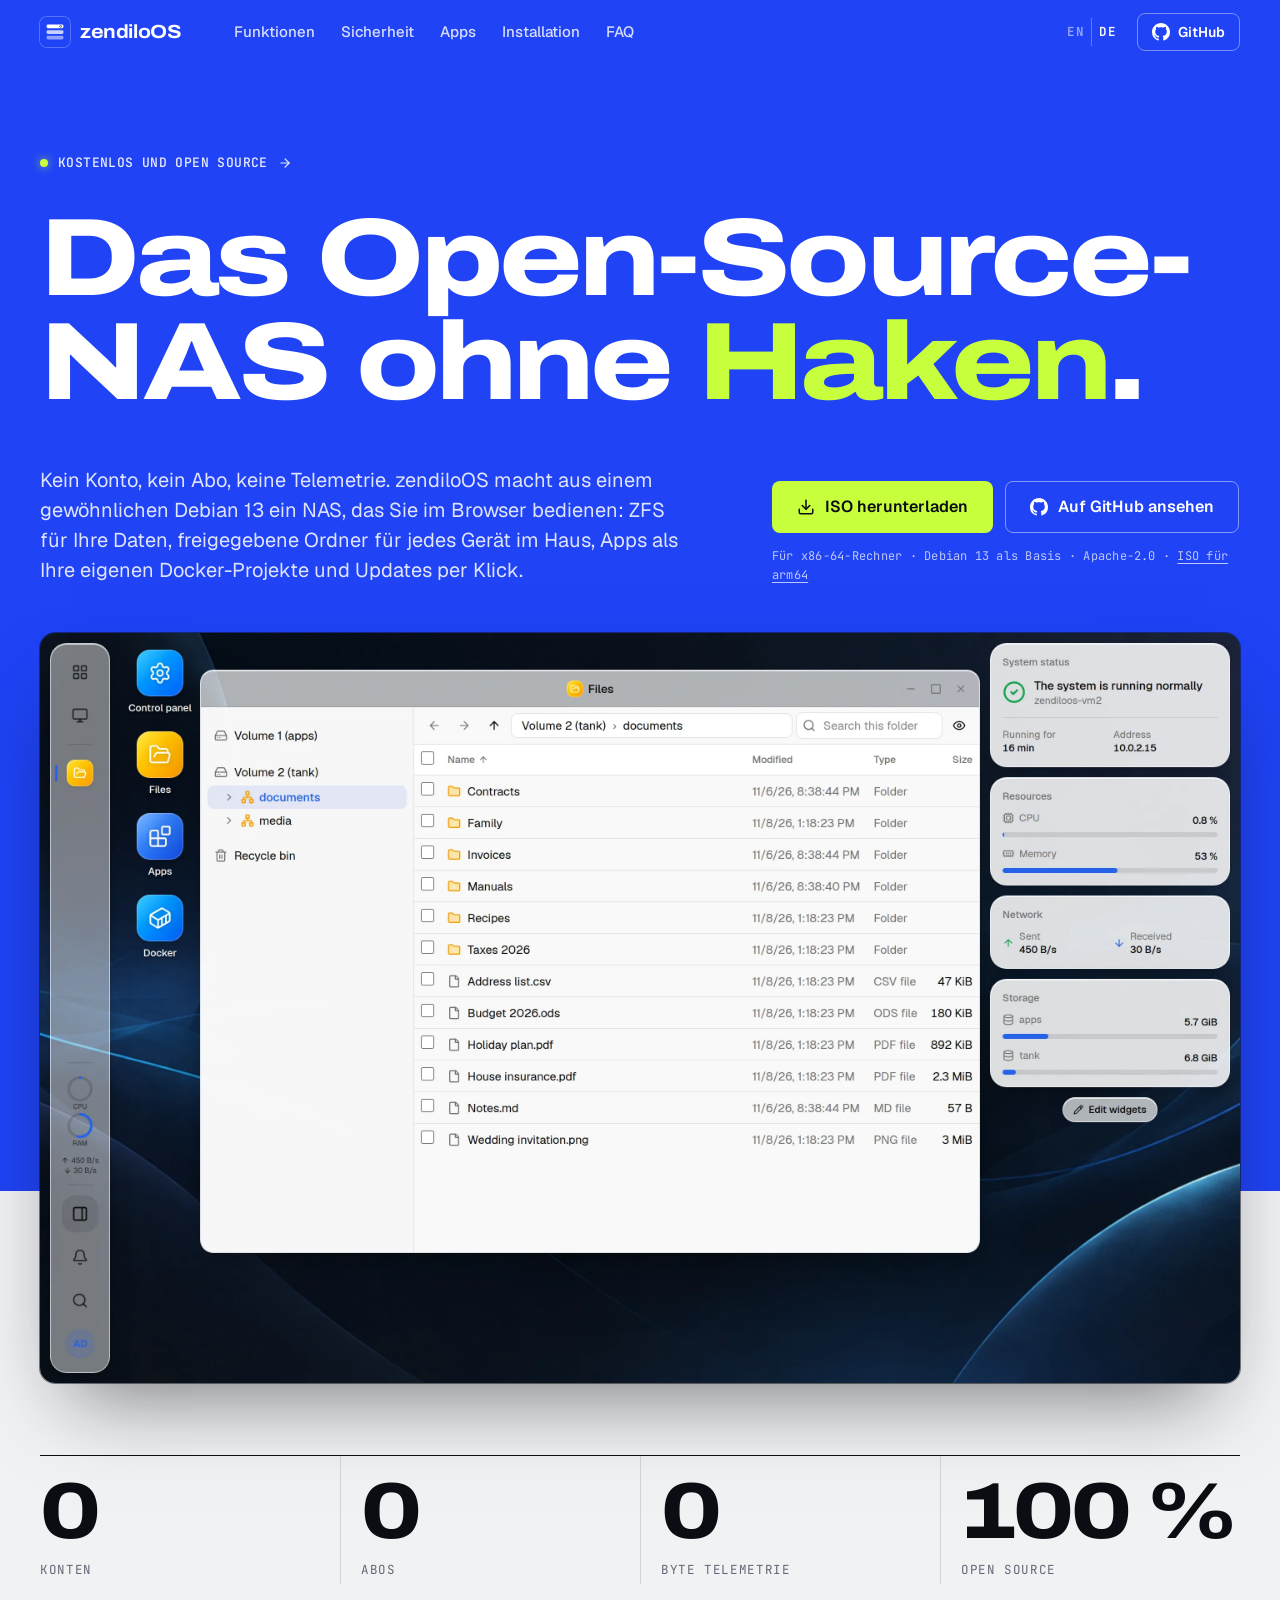
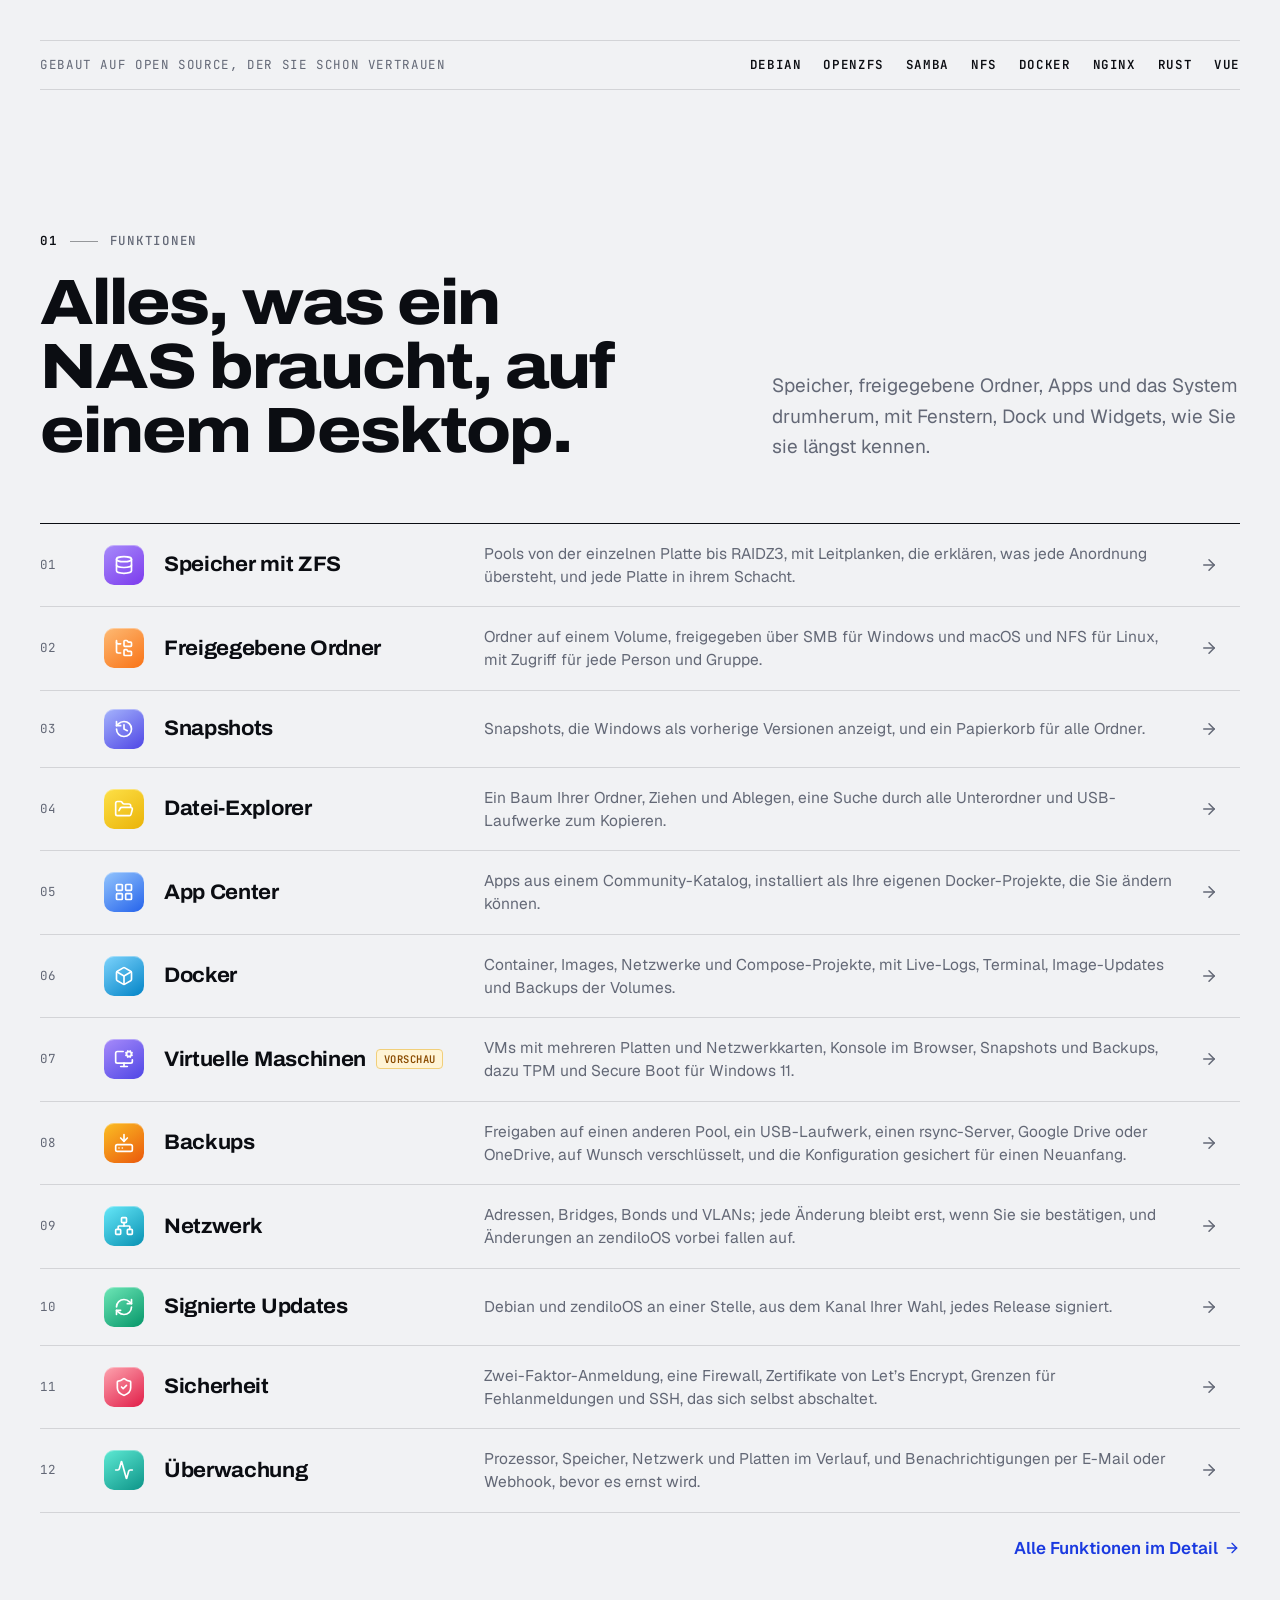
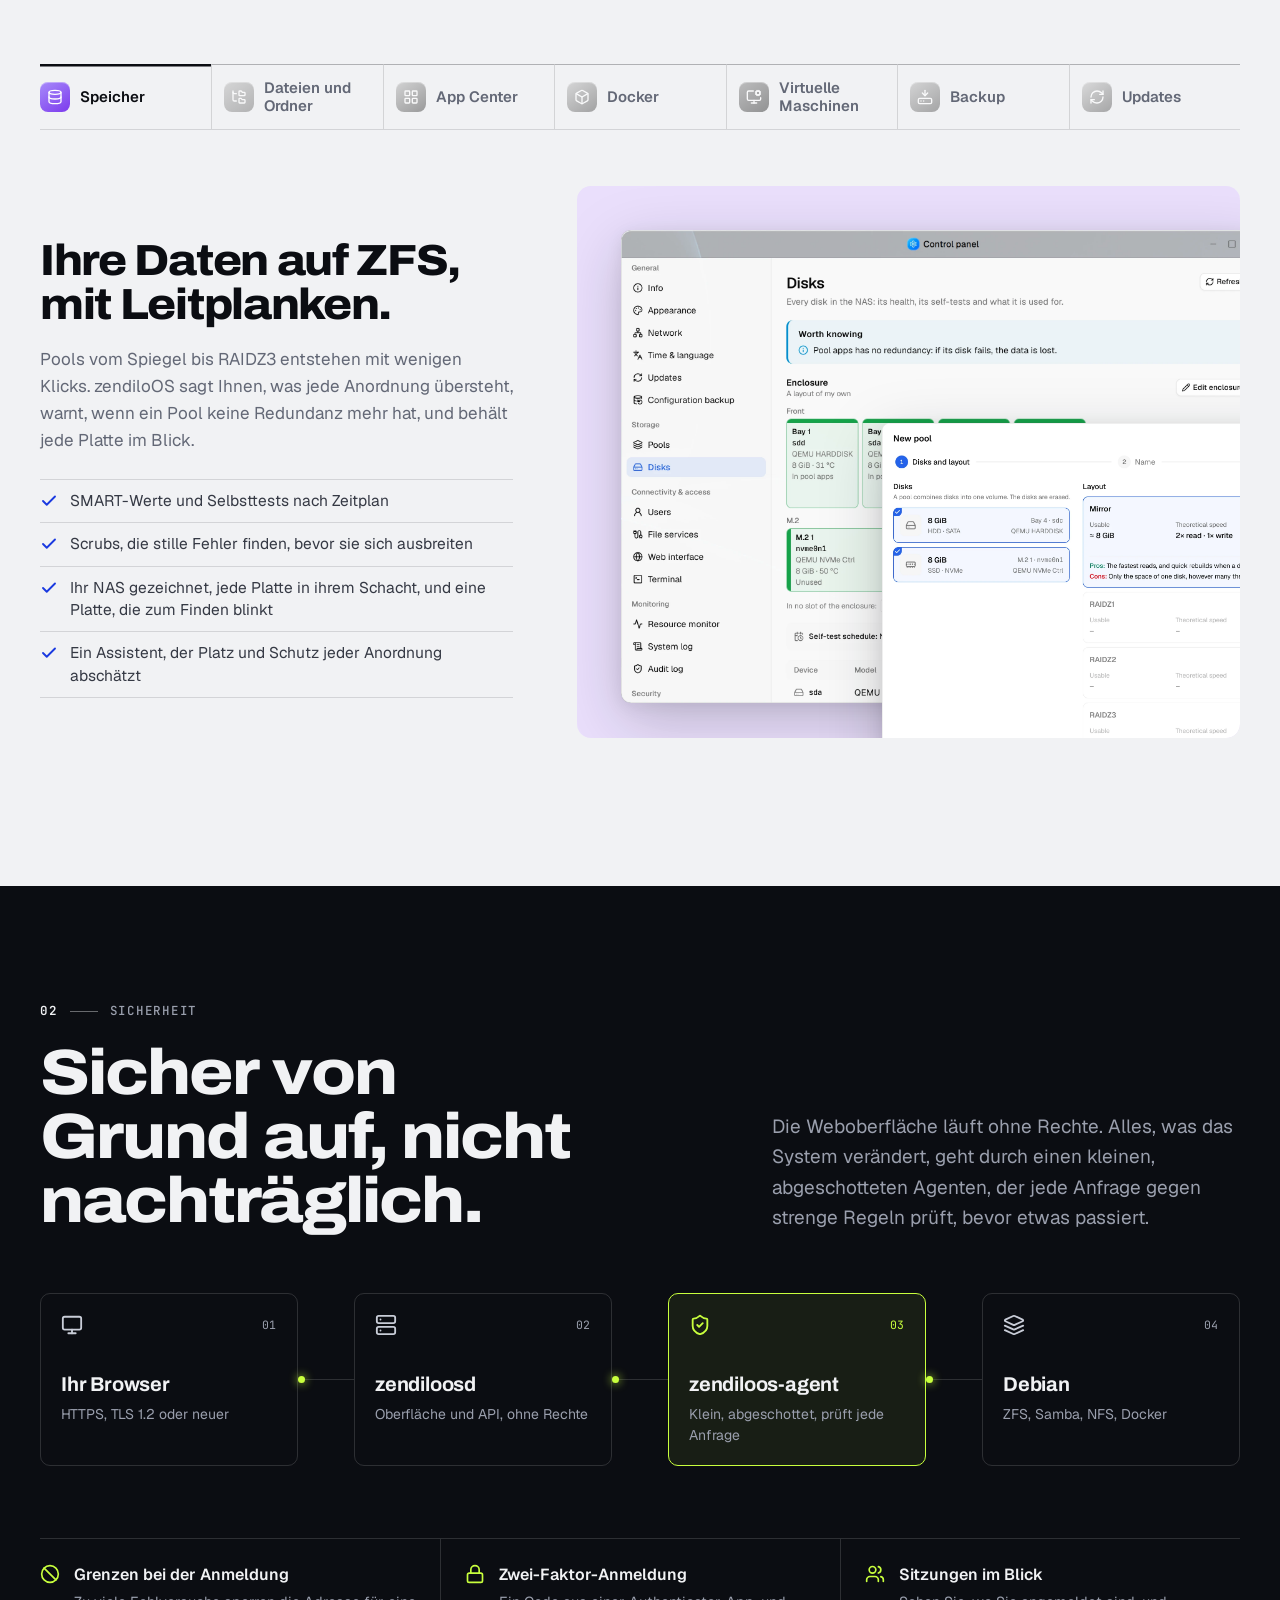
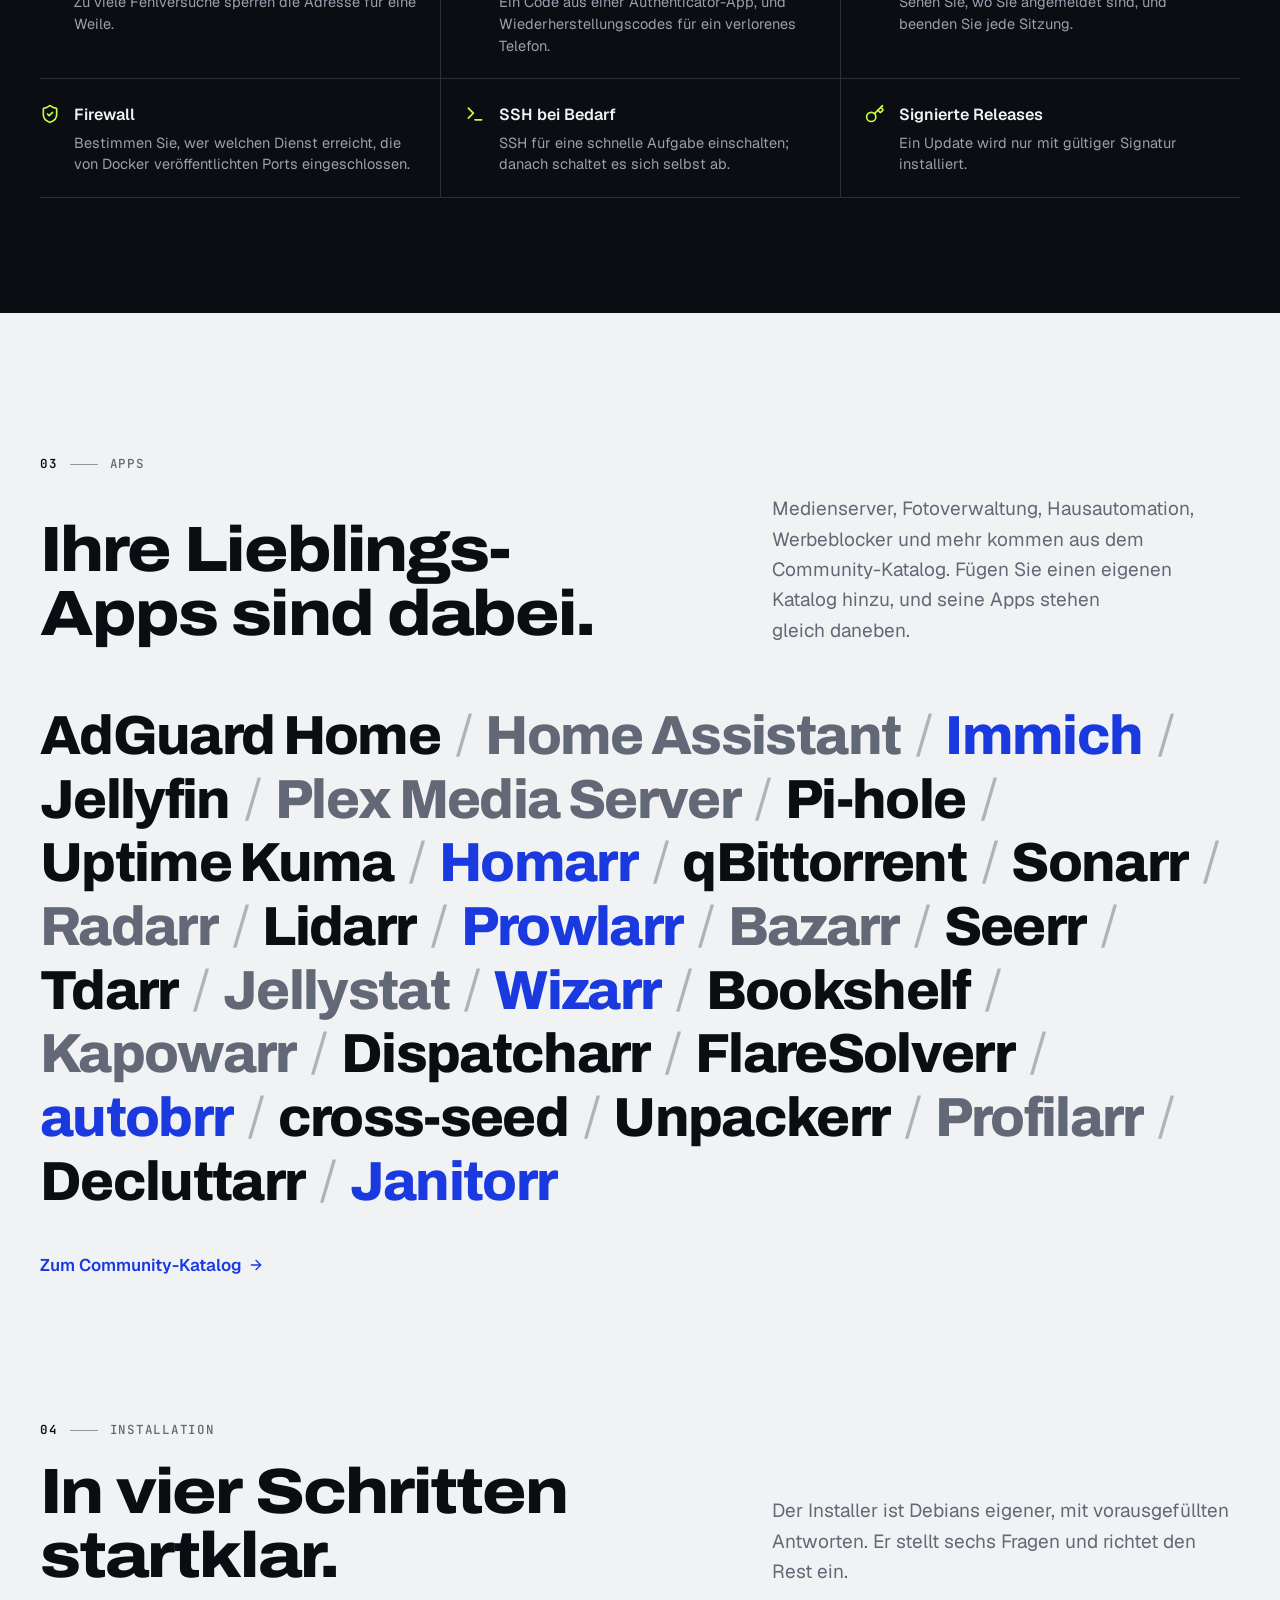
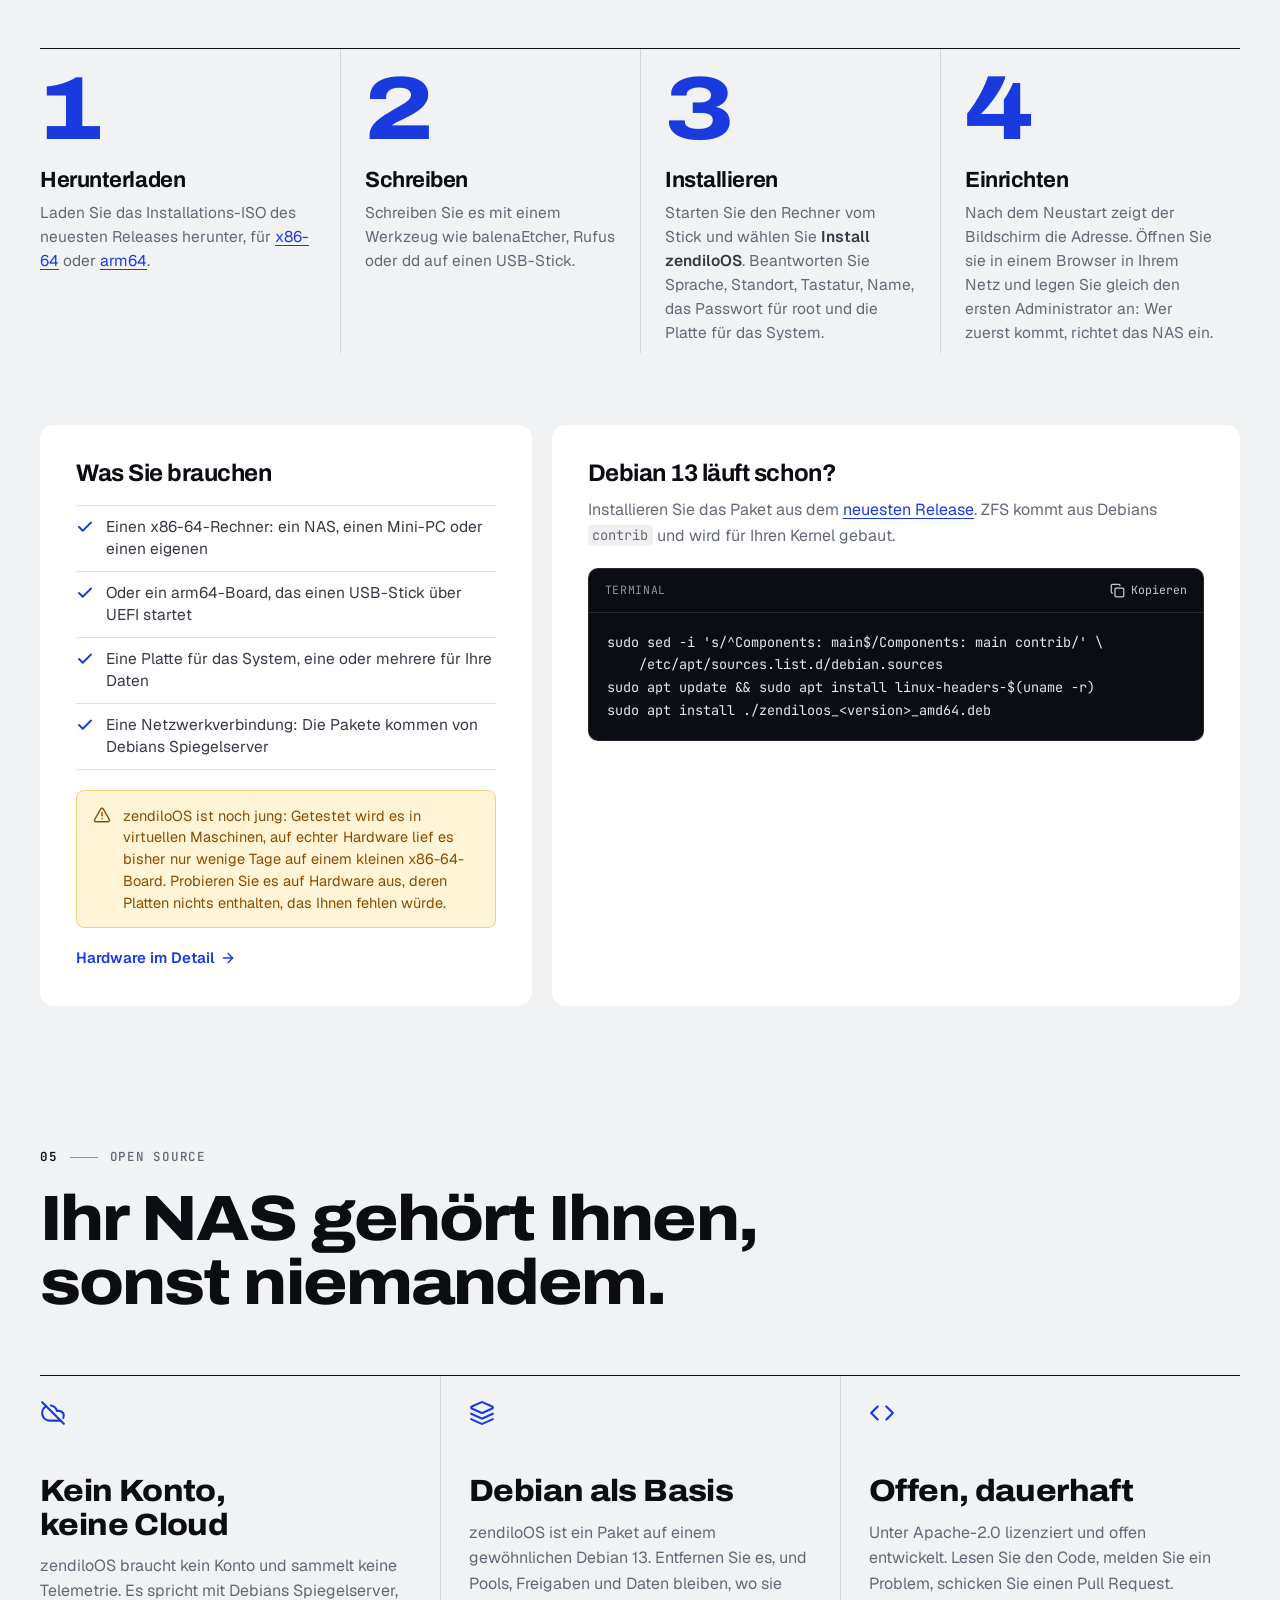
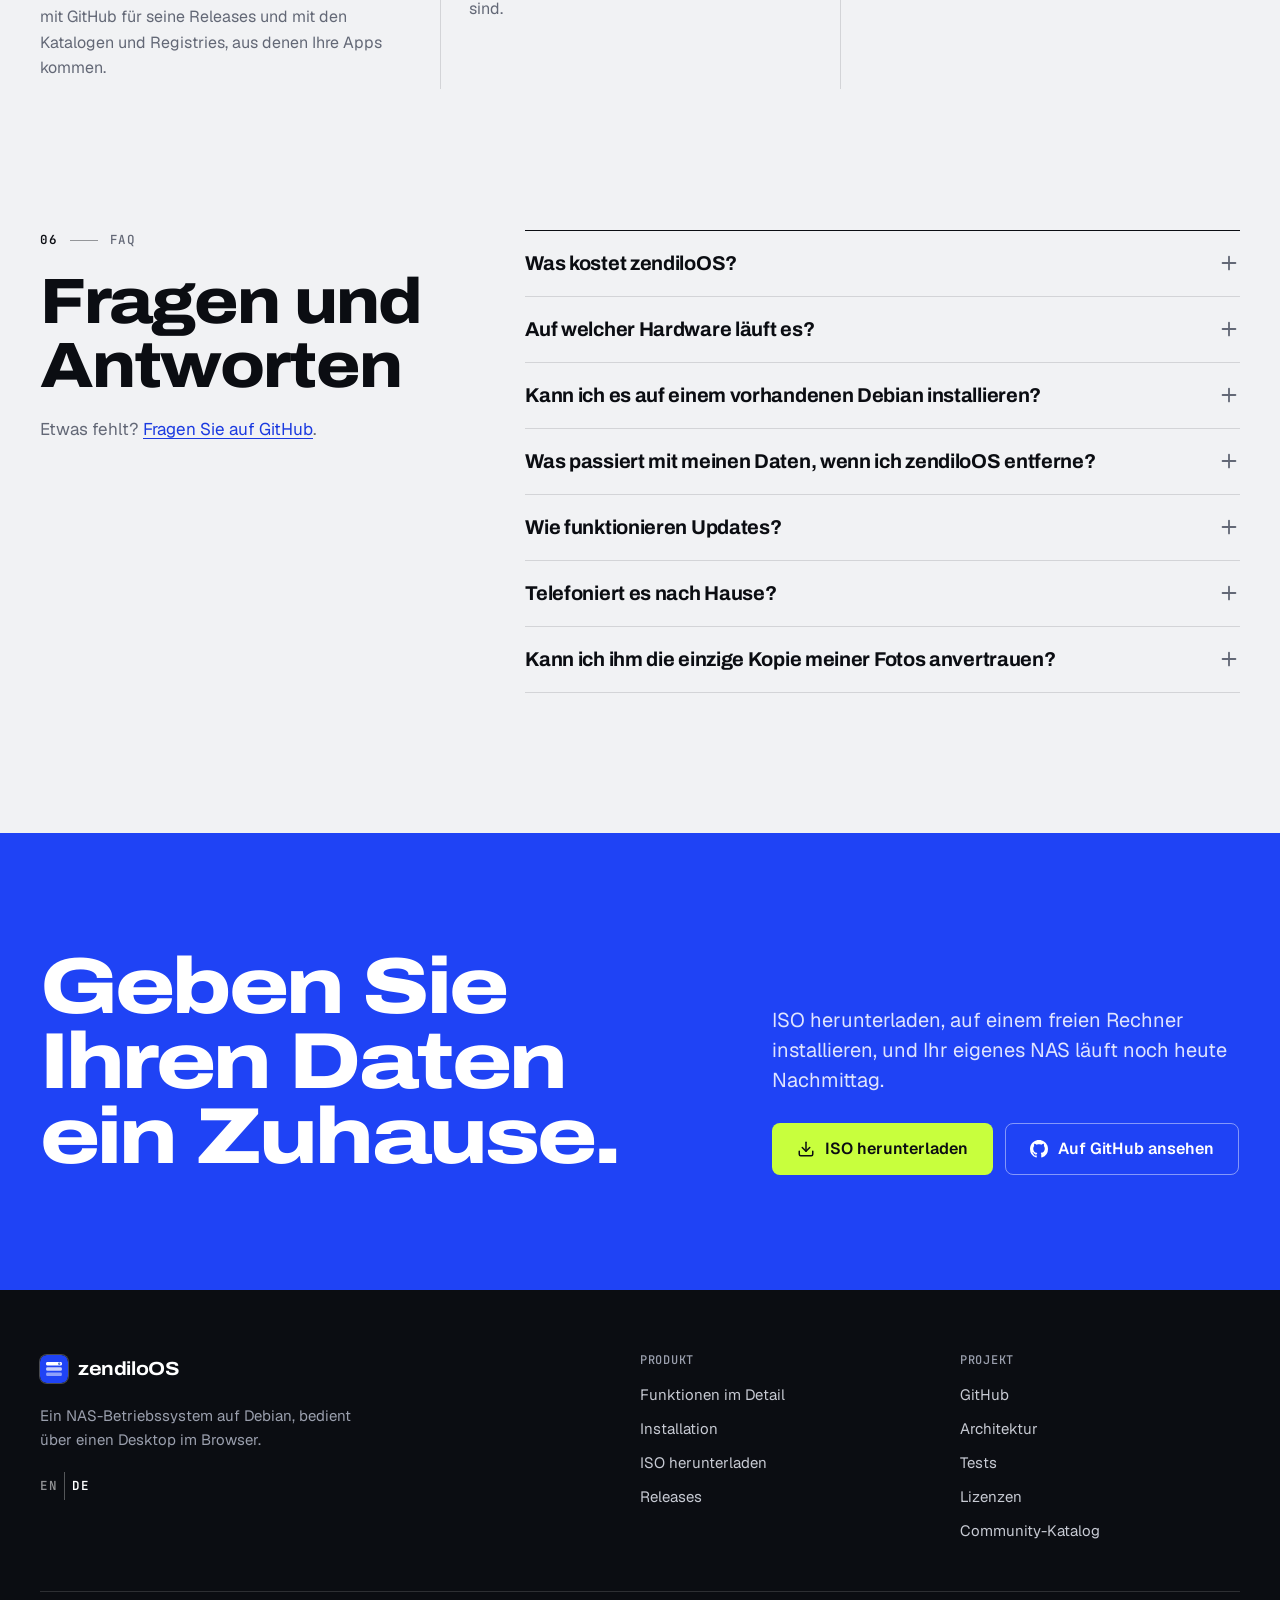
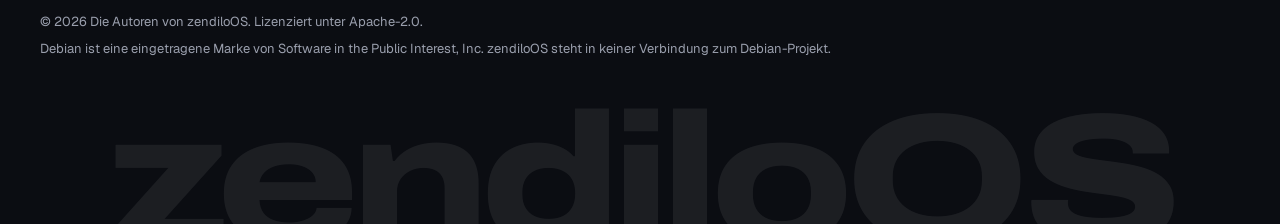
==== commit 261ab606: "Show 0.5.0 as the stable release: no test release beside it, and the ISO for arm64 0.5.0 is out as a" ====
--- a/de/index.html
+++ b/de/index.html
@@ -24,7 +24,7 @@
 <meta name="twitter:card" content="summary_large_image">
 <link rel="preload" href="../assets/fonts/archivo.woff2" as="font" type="font/woff2" crossorigin>
 <link rel="preload" href="../assets/fonts/geist.woff2" as="font" type="font/woff2" crossorigin>
-<link rel="stylesheet" href="../assets/css/site.css?v=0ff31d3ed882">
+<link rel="stylesheet" href="../assets/css/site.css?v=eae10a520b6c">
 <script>document.documentElement.classList.add('js')</script>
 <script type="application/ld+json">{"@context":"https://schema.org","@type":"SoftwareApplication","name":"zendiloOS","description":"zendiloOS macht aus Debian 13 ein NAS mit ZFS-Speicher, über SMB und NFS freigegebenen Ordnern, einem App Center für Docker-Apps, Zwei-Faktor-Anmeldung, Firewall und signierten Updates, bedient über einen Desktop im Browser. Kostenlos und Open Source.","url":"https://mavnezz.github.io/zendiloOS.page/de/","downloadUrl":"https://github.com/mavnezz/zendiloOS/releases/latest/download/zendiloos-amd64-netinst.iso","operatingSystem":"Debian 13","applicationCategory":"UtilitiesApplication","license":"https://www.apache.org/licenses/LICENSE-2.0","offers":{"@type":"Offer","price":"0","priceCurrency":"EUR"},"image":"https://mavnezz.github.io/zendiloOS.page/assets/img/og-de.jpg"}</script>
 </head>
@@ -60,15 +60,8 @@
             <a class="btn btn-primary" href="https://github.com/mavnezz/zendiloOS/releases/latest/download/zendiloos-amd64-netinst.iso" data-download><svg class="i" width="18" height="18" viewBox="0 0 24 24" fill="none" stroke="currentColor" stroke-width="2" stroke-linecap="round" stroke-linejoin="round" aria-hidden="true"><path d="M12 15V3"/><path d="M21 15v4a2 2 0 0 1-2 2H5a2 2 0 0 1-2-2v-4"/><path d="m7 10 5 5 5-5"/></svg><span>ISO herunterladen</span></a>
             <a class="btn btn-line" href="https://github.com/mavnezz/zendiloOS"><svg class="i" width="18" height="18" viewBox="0 0 16 16" fill="currentColor" aria-hidden="true"><path d="M8 0c4.42 0 8 3.58 8 8a8.013 8.013 0 0 1-5.45 7.59c-.4.08-.55-.17-.55-.38 0-.27.01-1.13.01-2.2 0-.75-.25-1.23-.54-1.48 1.78-.2 3.65-.88 3.65-3.95 0-.88-.31-1.59-.82-2.15.08-.2.36-1.02-.08-2.12 0 0-.67-.22-2.2.82-.64-.18-1.32-.27-2-.27-.68 0-1.36.09-2 .27-1.53-1.03-2.2-.82-2.2-.82-.44 1.1-.16 1.92-.08 2.12-.51.56-.82 1.28-.82 2.15 0 3.06 1.86 3.75 3.64 3.95-.23.2-.44.55-.51 1.07-.46.21-1.61.55-2.33-.66-.15-.24-.6-.83-1.23-.82-.67.01-.27.38.01.53.34.19.73.9.82 1.13.16.45.68 1.31 2.69.94 0 .67.01 1.3.01 1.49 0 .21-.15.45-.55.38A7.995 7.995 0 0 1 0 8c0-4.42 3.58-8 8-8Z"/></svg><span>Auf GitHub ansehen</span></a>
           </div>
-          <p class="hero-meta"><span data-download-meta data-template="Version {version} · {size} · x86-64 · Apache-2.0">Für x86-64-Rechner · Debian 13 als Basis · Apache-2.0</span></p>
+          <p class="hero-meta"><span data-download-meta data-template="Version {version} · {size} · x86-64 · Apache-2.0">Für x86-64-Rechner · Debian 13 als Basis · Apache-2.0</span> · <a href="https://github.com/mavnezz/zendiloOS/releases/latest/download/zendiloos-arm64-netinst.iso">ISO für arm64</a></p>
         </div>
-      </div>
-      <div class="hero-next">
-        <div>
-          <a class="hero-next-link" href="https://github.com/mavnezz/zendiloOS/releases/tag/v0.5.0-rc.1"><span>Testrelease 0.5.0~rc.1 ausprobieren</span><svg class="i" width="14" height="14" viewBox="0 0 24 24" fill="none" stroke="currentColor" stroke-width="2" stroke-linecap="round" stroke-linejoin="round" aria-hidden="true"><path d="M5 12h14"/><path d="m12 5 7 7-7 7"/></svg></a>
-          <p>Virtuelle Maschinen, Backups, Bridges und Bonds, arm64. Zum Ausprobieren, noch nicht für Daten, die Ihnen fehlen würden.</p>
-        </div>
-        <p class="hero-next-isos"><a href="https://github.com/mavnezz/zendiloOS/releases/download/v0.5.0-rc.1/zendiloos-amd64-netinst.iso"><svg class="i" width="14" height="14" viewBox="0 0 24 24" fill="none" stroke="currentColor" stroke-width="2" stroke-linecap="round" stroke-linejoin="round" aria-hidden="true"><path d="M12 15V3"/><path d="M21 15v4a2 2 0 0 1-2 2H5a2 2 0 0 1-2-2v-4"/><path d="m7 10 5 5 5-5"/></svg><span>ISO für x86-64</span></a><a href="https://github.com/mavnezz/zendiloOS/releases/download/v0.5.0-rc.1/zendiloos-arm64-netinst.iso"><svg class="i" width="14" height="14" viewBox="0 0 24 24" fill="none" stroke="currentColor" stroke-width="2" stroke-linecap="round" stroke-linejoin="round" aria-hidden="true"><path d="M12 15V3"/><path d="M21 15v4a2 2 0 0 1-2 2H5a2 2 0 0 1-2-2v-4"/><path d="m7 10 5 5 5-5"/></svg><span>ISO für arm64</span></a></p>
       </div>
     </div>
     <div class="container hero-visual">
@@ -139,21 +132,21 @@
         <li class="reveal"><a class="index-row" href="features/#vms">
           <span class="index-num">07</span>
           <span class="tile" style="--c1:#a78bfa;--c2:#4f46e5"><svg class="i" width="20" height="20" viewBox="0 0 24 24" fill="none" stroke="currentColor" stroke-width="2" stroke-linecap="round" stroke-linejoin="round" aria-hidden="true"><path d="M12 17v4"/><path d="m14.305 7.53.923-.382"/><path d="m15.228 4.852-.923-.383"/><path d="m16.852 3.228-.383-.924"/><path d="m16.852 8.772-.383.923"/><path d="m19.148 3.228.383-.924"/><path d="m19.53 9.696-.382-.924"/><path d="m20.772 4.852.924-.383"/><path d="m20.772 7.148.924.383"/><path d="M22 13v2a2 2 0 0 1-2 2H4a2 2 0 0 1-2-2V5a2 2 0 0 1 2-2h7"/><path d="M8 21h8"/><circle cx="18" cy="6" r="3"/></svg></span>
-          <h3><span>Virtuelle Maschinen</span><span class="badges"><span class="badge badge-preview">Vorschau</span><span class="badge badge-next">Testrelease</span></span></h3>
+          <h3><span>Virtuelle Maschinen</span><span class="badges"><span class="badge badge-preview">Vorschau</span></span></h3>
           <p>VMs mit mehreren Platten und Netzwerkkarten, Konsole im Browser, Snapshots und Backups, dazu TPM und Secure Boot für Windows 11.</p>
           <svg class="i" width="18" height="18" viewBox="0 0 24 24" fill="none" stroke="currentColor" stroke-width="2" stroke-linecap="round" stroke-linejoin="round" aria-hidden="true"><path d="M5 12h14"/><path d="m12 5 7 7-7 7"/></svg>
         </a></li>
         <li class="reveal"><a class="index-row" href="features/#backup">
           <span class="index-num">08</span>
           <span class="tile" style="--c1:#fbbf24;--c2:#ea580c"><svg class="i" width="20" height="20" viewBox="0 0 24 24" fill="none" stroke="currentColor" stroke-width="2" stroke-linecap="round" stroke-linejoin="round" aria-hidden="true"><path d="M12 2v8"/><path d="m16 6-4 4-4-4"/><rect width="20" height="8" x="2" y="14" rx="2"/><path d="M6 18h.01"/><path d="M10 18h.01"/></svg></span>
-          <h3><span>Backups</span><span class="badges"><span class="badge badge-next">Testrelease</span></span></h3>
+          <h3><span>Backups</span></h3>
           <p>Freigaben auf einen anderen Pool, ein USB-Laufwerk, einen rsync-Server, Google Drive oder OneDrive, auf Wunsch verschlüsselt, und die Konfiguration gesichert für einen Neuanfang.</p>
           <svg class="i" width="18" height="18" viewBox="0 0 24 24" fill="none" stroke="currentColor" stroke-width="2" stroke-linecap="round" stroke-linejoin="round" aria-hidden="true"><path d="M5 12h14"/><path d="m12 5 7 7-7 7"/></svg>
         </a></li>
         <li class="reveal"><a class="index-row" href="features/#network">
           <span class="index-num">09</span>
           <span class="tile" style="--c1:#67e8f9;--c2:#0891b2"><svg class="i" width="20" height="20" viewBox="0 0 24 24" fill="none" stroke="currentColor" stroke-width="2" stroke-linecap="round" stroke-linejoin="round" aria-hidden="true"><rect x="16" y="16" width="6" height="6" rx="1"/><rect x="2" y="16" width="6" height="6" rx="1"/><rect x="9" y="2" width="6" height="6" rx="1"/><path d="M5 16v-3a1 1 0 0 1 1-1h12a1 1 0 0 1 1 1v3"/><path d="M12 12V8"/></svg></span>
-          <h3><span>Netzwerk</span><span class="badges"><span class="badge badge-next">Testrelease</span></span></h3>
+          <h3><span>Netzwerk</span></h3>
           <p>Adressen, Bridges, Bonds und VLANs; jede Änderung bleibt erst, wenn Sie sie bestätigen, und Änderungen an zendiloOS vorbei fallen auf.</p>
           <svg class="i" width="18" height="18" viewBox="0 0 24 24" fill="none" stroke="currentColor" stroke-width="2" stroke-linecap="round" stroke-linejoin="round" aria-hidden="true"><path d="M5 12h14"/><path d="m12 5 7 7-7 7"/></svg>
         </a></li>
@@ -180,7 +173,7 @@
         </a></li>
       </ol>
       <div class="features-more reveal">
-        <p class="legend"><span class="badge badge-next">Testrelease</span> nur in 0.5.0~rc.1, noch nicht im stabilen Release</p>
+        
         <a class="link" href="features/">Alle Funktionen im Detail<svg class="i" width="16" height="16" viewBox="0 0 24 24" fill="none" stroke="currentColor" stroke-width="2" stroke-linecap="round" stroke-linejoin="round" aria-hidden="true"><path d="M5 12h14"/><path d="m12 5 7 7-7 7"/></svg></a>
       </div>
     </div>
@@ -195,7 +188,7 @@
             <p class="panel-app"><span>Speicher</span></p>
             <h3>Ihre Daten auf ZFS, mit Leitplanken.</h3>
             <p>Pools vom Spiegel bis RAIDZ3 entstehen mit wenigen Klicks. zendiloOS sagt Ihnen, was jede Anordnung übersteht, warnt, wenn ein Pool keine Redundanz mehr hat, und behält jede Platte im Blick.</p>
-            <ul class="checks"><li><svg class="i" width="18" height="18" viewBox="0 0 24 24" fill="none" stroke="currentColor" stroke-width="2" stroke-linecap="round" stroke-linejoin="round" aria-hidden="true"><path d="M20 6 9 17l-5-5"/></svg><span>SMART-Werte und Selbsttests nach Zeitplan</span></li><li><svg class="i" width="18" height="18" viewBox="0 0 24 24" fill="none" stroke="currentColor" stroke-width="2" stroke-linecap="round" stroke-linejoin="round" aria-hidden="true"><path d="M20 6 9 17l-5-5"/></svg><span>Scrubs, die stille Fehler finden, bevor sie sich ausbreiten</span></li><li><svg class="i" width="18" height="18" viewBox="0 0 24 24" fill="none" stroke="currentColor" stroke-width="2" stroke-linecap="round" stroke-linejoin="round" aria-hidden="true"><path d="M20 6 9 17l-5-5"/></svg><span>Ihr NAS gezeichnet, jede Platte in ihrem Schacht, und eine Platte, die zum Finden blinkt</span></li><li><svg class="i" width="18" height="18" viewBox="0 0 24 24" fill="none" stroke="currentColor" stroke-width="2" stroke-linecap="round" stroke-linejoin="round" aria-hidden="true"><path d="M20 6 9 17l-5-5"/></svg><span>Ein Assistent, der Platz und Schutz jeder Anordnung abschätzt <span class="badge badge-next">Testrelease</span></span></li></ul>
+            <ul class="checks"><li><svg class="i" width="18" height="18" viewBox="0 0 24 24" fill="none" stroke="currentColor" stroke-width="2" stroke-linecap="round" stroke-linejoin="round" aria-hidden="true"><path d="M20 6 9 17l-5-5"/></svg><span>SMART-Werte und Selbsttests nach Zeitplan</span></li><li><svg class="i" width="18" height="18" viewBox="0 0 24 24" fill="none" stroke="currentColor" stroke-width="2" stroke-linecap="round" stroke-linejoin="round" aria-hidden="true"><path d="M20 6 9 17l-5-5"/></svg><span>Scrubs, die stille Fehler finden, bevor sie sich ausbreiten</span></li><li><svg class="i" width="18" height="18" viewBox="0 0 24 24" fill="none" stroke="currentColor" stroke-width="2" stroke-linecap="round" stroke-linejoin="round" aria-hidden="true"><path d="M20 6 9 17l-5-5"/></svg><span>Ihr NAS gezeichnet, jede Platte in ihrem Schacht, und eine Platte, die zum Finden blinkt</span></li><li><svg class="i" width="18" height="18" viewBox="0 0 24 24" fill="none" stroke="currentColor" stroke-width="2" stroke-linecap="round" stroke-linejoin="round" aria-hidden="true"><path d="M20 6 9 17l-5-5"/></svg><span>Ein Assistent, der Platz und Schutz jeder Anordnung abschätzt </span></li></ul>
           </div>
           <div class="stage stack" style="--c1:#a78bfa;--c2:#7c3aed"><picture class=""><source srcset="../assets/img/disks-dark.webp" media="(prefers-color-scheme: dark)"><img src="../assets/img/disks-light.webp" width="2064" height="1520" alt="Die Laufwerke in der Systemsteuerung: ein Hinweis, dass der Pool apps keine Redundanz hat, und das NAS gezeichnet, jede Platte in ihrem Schacht mit Modell, Größe, Temperatur und Pool." loading="lazy" decoding="async"></picture><picture class="back"><source srcset="../assets/img/pool-wizard-dark.webp" media="(prefers-color-scheme: dark)"><img src="../assets/img/pool-wizard-light.webp" width="1792" height="1472" alt="Der Assistent für einen neuen Pool: zwei Platten gewählt, daraus ein Spiegel mit etwa 8 GiB nutzbarem Platz, doppeltem Lesetempo und einer Platte, die ausfallen darf." loading="lazy" decoding="async"></picture></div>
         </article>
@@ -204,7 +197,7 @@
             <p class="panel-app"><span>Dateien und Ordner</span></p>
             <h3>Ein freigegebener Ordner für jedes Gerät im Haus.</h3>
             <p>Jeder Ordner auf einem Volume lässt sich freigeben, und Sie bestimmen, wer lesen oder schreiben darf. Windows und macOS finden ihn über SMB, Linux bindet ihn über NFS ein, und an die Dateien kommt jeder auch im Browser, in einem Explorer.</p>
-            <ul class="checks"><li><svg class="i" width="18" height="18" viewBox="0 0 24 24" fill="none" stroke="currentColor" stroke-width="2" stroke-linecap="round" stroke-linejoin="round" aria-hidden="true"><path d="M20 6 9 17l-5-5"/></svg><span>Zugriff für jede Person und Gruppe, gleich für SMB, NFS und den Explorer</span></li><li><svg class="i" width="18" height="18" viewBox="0 0 24 24" fill="none" stroke="currentColor" stroke-width="2" stroke-linecap="round" stroke-linejoin="round" aria-hidden="true"><path d="M20 6 9 17l-5-5"/></svg><span>Vorherige Versionen aus Snapshots, ein Papierkorb für alle Ordner</span></li><li><svg class="i" width="18" height="18" viewBox="0 0 24 24" fill="none" stroke="currentColor" stroke-width="2" stroke-linecap="round" stroke-linejoin="round" aria-hidden="true"><path d="M20 6 9 17l-5-5"/></svg><span>USB-Laufwerke im Explorer, zum Kopieren und Auswerfen</span></li><li><svg class="i" width="18" height="18" viewBox="0 0 24 24" fill="none" stroke="currentColor" stroke-width="2" stroke-linecap="round" stroke-linejoin="round" aria-hidden="true"><path d="M20 6 9 17l-5-5"/></svg><span>Dateien als Liste oder Raster, mit einer Leiste der möglichen Aktionen <span class="badge badge-next">Testrelease</span></span></li></ul>
+            <ul class="checks"><li><svg class="i" width="18" height="18" viewBox="0 0 24 24" fill="none" stroke="currentColor" stroke-width="2" stroke-linecap="round" stroke-linejoin="round" aria-hidden="true"><path d="M20 6 9 17l-5-5"/></svg><span>Zugriff für jede Person und Gruppe, gleich für SMB, NFS und den Explorer</span></li><li><svg class="i" width="18" height="18" viewBox="0 0 24 24" fill="none" stroke="currentColor" stroke-width="2" stroke-linecap="round" stroke-linejoin="round" aria-hidden="true"><path d="M20 6 9 17l-5-5"/></svg><span>Vorherige Versionen aus Snapshots, ein Papierkorb für alle Ordner</span></li><li><svg class="i" width="18" height="18" viewBox="0 0 24 24" fill="none" stroke="currentColor" stroke-width="2" stroke-linecap="round" stroke-linejoin="round" aria-hidden="true"><path d="M20 6 9 17l-5-5"/></svg><span>USB-Laufwerke im Explorer, zum Kopieren und Auswerfen</span></li><li><svg class="i" width="18" height="18" viewBox="0 0 24 24" fill="none" stroke="currentColor" stroke-width="2" stroke-linecap="round" stroke-linejoin="round" aria-hidden="true"><path d="M20 6 9 17l-5-5"/></svg><span>Dateien als Liste oder Raster, mit einer Leiste der möglichen Aktionen </span></li></ul>
           </div>
           <div class="stage stack" style="--c1:#fdba74;--c2:#f97316"><picture class=""><source srcset="../assets/img/shares-dark.webp" media="(prefers-color-scheme: dark)"><img src="../assets/img/shares-light.webp" width="1792" height="924" alt="Die Eigenschaften des Ordners documents: Die Gruppe family darf lesen und schreiben, guests darf lesen." loading="lazy" decoding="async"></picture><picture class="back"><source srcset="../assets/img/files-dark.webp" media="(prefers-color-scheme: dark)"><img src="../assets/img/files-light.webp" width="2064" height="1400" alt="Der Datei-Explorer im Browser mit dem Ordner documents, die Ordner und Dateien als Raster." loading="lazy" decoding="async"></picture></div>
         </article>
@@ -228,7 +221,7 @@
         </article>
         <article class="panel" id="tour-vms" role="tabpanel" aria-labelledby="tab-vms">
           <div class="panel-text">
-            <p class="panel-app"><span>Virtuelle Maschinen</span><span class="badges"><span class="badge badge-preview">Vorschau</span><span class="badge badge-next">Testrelease</span></span></p>
+            <p class="panel-app"><span>Virtuelle Maschinen</span><span class="badges"><span class="badge badge-preview">Vorschau</span></span></p>
             <h3>Virtuelle Maschinen neben Ihren Daten.</h3>
             <p>Installieren Sie das Plugin Virtuelle Maschinen aus dem App Center und betreiben Sie Linux oder Windows neben Ihren Freigaben, die Platten auf Ihren Pools. Jede VM öffnet ihre Konsole im Browser, erfasst alle ihre Platten auf einmal in Snapshots und wird in eine Freigabe oder auf ein USB-Laufwerk gesichert. Eine Vorschau, auf x86-64.</p>
             <ul class="checks"><li><svg class="i" width="18" height="18" viewBox="0 0 24 24" fill="none" stroke="currentColor" stroke-width="2" stroke-linecap="round" stroke-linejoin="round" aria-hidden="true"><path d="M20 6 9 17l-5-5"/></svg><span>Mehrere Platten und Netzwerkkarten, ISOs aus einer Image-Bibliothek</span></li><li><svg class="i" width="18" height="18" viewBox="0 0 24 24" fill="none" stroke="currentColor" stroke-width="2" stroke-linecap="round" stroke-linejoin="round" aria-hidden="true"><path d="M20 6 9 17l-5-5"/></svg><span>TPM und Secure Boot für Windows 11</span></li><li><svg class="i" width="18" height="18" viewBox="0 0 24 24" fill="none" stroke="currentColor" stroke-width="2" stroke-linecap="round" stroke-linejoin="round" aria-hidden="true"><path d="M20 6 9 17l-5-5"/></svg><span>USB- und PCI-Geräte des Rechners an eine VM durchgereicht</span></li></ul>
@@ -237,7 +230,7 @@
         </article>
         <article class="panel" id="tour-backup" role="tabpanel" aria-labelledby="tab-backup">
           <div class="panel-text">
-            <p class="panel-app"><span>Backup</span><span class="badges"><span class="badge badge-next">Testrelease</span></span></p>
+            <p class="panel-app"><span>Backup</span></p>
             <h3>Eine zweite Kopie, an einem anderen Ort.</h3>
             <p>Die Backup-App kopiert Ihre Freigaben auf einen anderen Pool, ein USB-Laufwerk, einen rsync-Server oder in eine Cloud, nach Zeitplan oder sobald das Laufwerk eingesteckt wird. Holen Sie eine ganze Version zurück oder nur die Ordner, die Sie auswählen, an ihren alten Ort oder anderswohin.</p>
             <ul class="checks"><li><svg class="i" width="18" height="18" viewBox="0 0 24 24" fill="none" stroke="currentColor" stroke-width="2" stroke-linecap="round" stroke-linejoin="round" aria-hidden="true"><path d="M20 6 9 17l-5-5"/></svg><span>Spiegel, oder datierte Versionen, behalten nach Anzahl und Alter</span></li><li><svg class="i" width="18" height="18" viewBox="0 0 24 24" fill="none" stroke="currentColor" stroke-width="2" stroke-linecap="round" stroke-linejoin="round" aria-hidden="true"><path d="M20 6 9 17l-5-5"/></svg><span>Namen und Inhalte auf Wunsch verschlüsselt</span></li><li><svg class="i" width="18" height="18" viewBox="0 0 24 24" fill="none" stroke="currentColor" stroke-width="2" stroke-linecap="round" stroke-linejoin="round" aria-hidden="true"><path d="M20 6 9 17l-5-5"/></svg><span>Jeder Lauf protokolliert, ein fehlgeschlagener gemeldet</span></li></ul>
@@ -249,7 +242,7 @@
             <p class="panel-app"><span>Updates</span></p>
             <h3>Updates ohne Überraschungen.</h3>
             <p>Einmal am Tag sucht zendiloOS nach Updates: Debians Paketen und neuen Releases von zendiloOS selbst. Sie entscheiden, wann installiert wird, und das NAS startet nur neu, wenn Sie es sagen.</p>
-            <ul class="checks"><li><svg class="i" width="18" height="18" viewBox="0 0 24 24" fill="none" stroke="currentColor" stroke-width="2" stroke-linecap="round" stroke-linejoin="round" aria-hidden="true"><path d="M20 6 9 17l-5-5"/></svg><span>Stabil, Test oder Entwicklung: Sie wählen den Kanal</span></li><li><svg class="i" width="18" height="18" viewBox="0 0 24 24" fill="none" stroke="currentColor" stroke-width="2" stroke-linecap="round" stroke-linejoin="round" aria-hidden="true"><path d="M20 6 9 17l-5-5"/></svg><span>Jedes Release signiert und vor der Installation geprüft</span></li><li><svg class="i" width="18" height="18" viewBox="0 0 24 24" fill="none" stroke="currentColor" stroke-width="2" stroke-linecap="round" stroke-linejoin="round" aria-hidden="true"><path d="M20 6 9 17l-5-5"/></svg><span>ZFS wird vor dem Neustart gegen einen neuen Kernel geprüft</span></li><li><svg class="i" width="18" height="18" viewBox="0 0 24 24" fill="none" stroke="currentColor" stroke-width="2" stroke-linecap="round" stroke-linejoin="round" aria-hidden="true"><path d="M20 6 9 17l-5-5"/></svg><span>Ein Kernel ohne sein ZFS-Modul startet nie: GRUB bleibt bei einem, der es hat <span class="badge badge-next">Testrelease</span></span></li></ul>
+            <ul class="checks"><li><svg class="i" width="18" height="18" viewBox="0 0 24 24" fill="none" stroke="currentColor" stroke-width="2" stroke-linecap="round" stroke-linejoin="round" aria-hidden="true"><path d="M20 6 9 17l-5-5"/></svg><span>Stabil, Test oder Entwicklung: Sie wählen den Kanal</span></li><li><svg class="i" width="18" height="18" viewBox="0 0 24 24" fill="none" stroke="currentColor" stroke-width="2" stroke-linecap="round" stroke-linejoin="round" aria-hidden="true"><path d="M20 6 9 17l-5-5"/></svg><span>Jedes Release signiert und vor der Installation geprüft</span></li><li><svg class="i" width="18" height="18" viewBox="0 0 24 24" fill="none" stroke="currentColor" stroke-width="2" stroke-linecap="round" stroke-linejoin="round" aria-hidden="true"><path d="M20 6 9 17l-5-5"/></svg><span>ZFS wird vor dem Neustart gegen einen neuen Kernel geprüft</span></li><li><svg class="i" width="18" height="18" viewBox="0 0 24 24" fill="none" stroke="currentColor" stroke-width="2" stroke-linecap="round" stroke-linejoin="round" aria-hidden="true"><path d="M20 6 9 17l-5-5"/></svg><span>Ein Kernel ohne sein ZFS-Modul startet nie: GRUB bleibt bei einem, der es hat </span></li></ul>
           </div>
           <div class="stage" style="--c1:#6ee7b7;--c2:#059669"><picture class=""><source srcset="../assets/img/updates-dark.webp" media="(prefers-color-scheme: dark)"><img src="../assets/img/updates-light.webp" width="2064" height="1520" alt="Updates in der Systemsteuerung: zendiloOS 0.5.0~rc.1 ist installiert; der neueste Kernel hat noch kein ZFS-Modul, daher startet das NAS weiter den vorigen." loading="lazy" decoding="async"></picture></div>
         </article>
@@ -338,7 +331,7 @@
           <li class="step reveal">
             <span class="step-num">1</span>
             <h3>Herunterladen</h3>
-            <p>Laden Sie das Installations-ISO des neuesten stabilen Releases herunter, für arm64 das des <a href="https://github.com/mavnezz/zendiloOS/releases/tag/v0.5.0-rc.1">Testreleases</a>.</p>
+            <p>Laden Sie das Installations-ISO des neuesten Releases herunter, für <a href="https://github.com/mavnezz/zendiloOS/releases/latest/download/zendiloos-amd64-netinst.iso">x86-64</a> oder <a href="https://github.com/mavnezz/zendiloOS/releases/latest/download/zendiloos-arm64-netinst.iso">arm64</a>.</p>
           </li>
           <li class="step reveal">
             <span class="step-num">2</span>
@@ -359,8 +352,8 @@
       <div class="install-more">
         <div class="need reveal">
           <h3>Was Sie brauchen</h3>
-          <ul class="checks"><li><svg class="i" width="18" height="18" viewBox="0 0 24 24" fill="none" stroke="currentColor" stroke-width="2" stroke-linecap="round" stroke-linejoin="round" aria-hidden="true"><path d="M20 6 9 17l-5-5"/></svg><span>Einen x86-64-Rechner: ein NAS, einen Mini-PC oder einen eigenen</span></li><li><svg class="i" width="18" height="18" viewBox="0 0 24 24" fill="none" stroke="currentColor" stroke-width="2" stroke-linecap="round" stroke-linejoin="round" aria-hidden="true"><path d="M20 6 9 17l-5-5"/></svg><span>Oder ein arm64-Board, das einen USB-Stick über UEFI startet, installiert vom ISO des Testreleases <span class="badge badge-next">Testrelease</span></span></li><li><svg class="i" width="18" height="18" viewBox="0 0 24 24" fill="none" stroke="currentColor" stroke-width="2" stroke-linecap="round" stroke-linejoin="round" aria-hidden="true"><path d="M20 6 9 17l-5-5"/></svg><span>Eine Platte für das System, eine oder mehrere für Ihre Daten</span></li><li><svg class="i" width="18" height="18" viewBox="0 0 24 24" fill="none" stroke="currentColor" stroke-width="2" stroke-linecap="round" stroke-linejoin="round" aria-hidden="true"><path d="M20 6 9 17l-5-5"/></svg><span>Eine Netzwerkverbindung: Die Pakete kommen von Debians Spiegelserver</span></li></ul>
-          <p class="note"><svg class="i" width="18" height="18" viewBox="0 0 24 24" fill="none" stroke="currentColor" stroke-width="2" stroke-linecap="round" stroke-linejoin="round" aria-hidden="true"><path d="m21.73 18-8-14a2 2 0 0 0-3.48 0l-8 14A2 2 0 0 0 4 21h16a2 2 0 0 0 1.73-3"/><path d="M12 9v4"/><path d="M12 17h.01"/></svg><span>zendiloOS ist noch jung: Getestet wird es in virtuellen Maschinen, der Probebetrieb auf echter NAS-Hardware steht noch aus. Probieren Sie es auf Hardware aus, deren Platten nichts enthalten, das Ihnen fehlen würde.</span></p>
+          <ul class="checks"><li><svg class="i" width="18" height="18" viewBox="0 0 24 24" fill="none" stroke="currentColor" stroke-width="2" stroke-linecap="round" stroke-linejoin="round" aria-hidden="true"><path d="M20 6 9 17l-5-5"/></svg><span>Einen x86-64-Rechner: ein NAS, einen Mini-PC oder einen eigenen</span></li><li><svg class="i" width="18" height="18" viewBox="0 0 24 24" fill="none" stroke="currentColor" stroke-width="2" stroke-linecap="round" stroke-linejoin="round" aria-hidden="true"><path d="M20 6 9 17l-5-5"/></svg><span>Oder ein arm64-Board, das einen USB-Stick über UEFI startet </span></li><li><svg class="i" width="18" height="18" viewBox="0 0 24 24" fill="none" stroke="currentColor" stroke-width="2" stroke-linecap="round" stroke-linejoin="round" aria-hidden="true"><path d="M20 6 9 17l-5-5"/></svg><span>Eine Platte für das System, eine oder mehrere für Ihre Daten</span></li><li><svg class="i" width="18" height="18" viewBox="0 0 24 24" fill="none" stroke="currentColor" stroke-width="2" stroke-linecap="round" stroke-linejoin="round" aria-hidden="true"><path d="M20 6 9 17l-5-5"/></svg><span>Eine Netzwerkverbindung: Die Pakete kommen von Debians Spiegelserver</span></li></ul>
+          <p class="note"><svg class="i" width="18" height="18" viewBox="0 0 24 24" fill="none" stroke="currentColor" stroke-width="2" stroke-linecap="round" stroke-linejoin="round" aria-hidden="true"><path d="m21.73 18-8-14a2 2 0 0 0-3.48 0l-8 14A2 2 0 0 0 4 21h16a2 2 0 0 0 1.73-3"/><path d="M12 9v4"/><path d="M12 17h.01"/></svg><span>zendiloOS ist noch jung: Getestet wird es in virtuellen Maschinen, auf echter Hardware lief es bisher nur wenige Tage auf einem kleinen x86-64-Board. Probieren Sie es auf Hardware aus, deren Platten nichts enthalten, das Ihnen fehlen würde.</span></p>
           <p class="need-more"><a class="link" href="features/#hardware">Hardware im Detail<svg class="i" width="16" height="16" viewBox="0 0 24 24" fill="none" stroke="currentColor" stroke-width="2" stroke-linecap="round" stroke-linejoin="round" aria-hidden="true"><path d="M5 12h14"/><path d="m12 5 7 7-7 7"/></svg></a></p>
         </div>
         <div class="debian reveal">
@@ -418,11 +411,7 @@
           </details>
           <details>
             <summary><span>Auf welcher Hardware läuft es?</span><svg class="i" width="22" height="22" viewBox="0 0 24 24" fill="none" stroke="currentColor" stroke-width="2" stroke-linecap="round" stroke-linejoin="round" aria-hidden="true"><path d="M5 12h14"/><path d="M12 5v14"/></svg></summary>
-            <div class="answer"><p>Auf jedem x86-64-Rechner mit einer Platte für das System, einer oder mehreren Platten für Daten und einer Netzwerkverbindung. Dazu arm64-Boards, die einen USB-Stick über UEFI starten und mit Debians eigenem Kernel laufen, installiert vom ISO des Testreleases <span class="badge badge-next">Testrelease</span>; auf einem echten arm64-Board lief es noch nicht. <a href="features/#hardware">Hardware im Detail</a>.</p></div>
-          </details>
-          <details>
-            <summary><span>Was ist das Testrelease?</span><svg class="i" width="22" height="22" viewBox="0 0 24 24" fill="none" stroke="currentColor" stroke-width="2" stroke-linecap="round" stroke-linejoin="round" aria-hidden="true"><path d="M5 12h14"/><path d="M12 5v14"/></svg></summary>
-            <div class="answer"><p>Vor einem stabilen Release veröffentlicht zendiloOS Release-Kandidaten. 0.5.0~rc.1 bringt virtuelle Maschinen als Vorschau, die Backup-App, Bridges, Bonds und VLANs, eine Konfigurationssicherung, die eine frische Installation wiederherstellt, und arm64. Es ist zum Ausprobieren gedacht: Installieren Sie es frisch von seinem ISO, für <a href="https://github.com/mavnezz/zendiloOS/releases/download/v0.5.0-rc.1/zendiloos-amd64-netinst.iso">x86-64</a> oder <a href="https://github.com/mavnezz/zendiloOS/releases/download/v0.5.0-rc.1/zendiloos-arm64-netinst.iso">arm64</a>, oder spielen Sie sein Paket auf Debian 13 oder einer vorhandenen Installation ein: <code>sudo apt install ./zendiloos_0.5.0.rc.1_amd64.deb</code>, auf arm64 <code>./zendiloos_0.5.0.rc.1_arm64.deb</code>. Beides finden Sie auf <a href="https://github.com/mavnezz/zendiloOS/releases/tag/v0.5.0-rc.1">der Seite des Releases</a>.</p></div>
+            <div class="answer"><p>Auf jedem x86-64-Rechner mit einer Platte für das System, einer oder mehreren Platten für Daten und einer Netzwerkverbindung. Dazu arm64-Boards, die einen USB-Stick über UEFI starten und mit Debians eigenem Kernel laufen ; auf einem echten arm64-Board lief es noch nicht. <a href="features/#hardware">Hardware im Detail</a>.</p></div>
           </details>
           <details>
             <summary><span>Kann ich es auf einem vorhandenen Debian installieren?</span><svg class="i" width="22" height="22" viewBox="0 0 24 24" fill="none" stroke="currentColor" stroke-width="2" stroke-linecap="round" stroke-linejoin="round" aria-hidden="true"><path d="M5 12h14"/><path d="M12 5v14"/></svg></summary>
--- a/assets/css/site.css
+++ b/assets/css/site.css
@@ -552,6 +552,14 @@
   letter-spacing: 0.02em;
   color: rgba(255, 255, 255, 0.7);
 }
+.hero-meta a {
+  color: inherit;
+  text-decoration: underline;
+  text-underline-offset: 3px;
+}
+.hero-meta a:hover {
+  color: #fff;
+}
 @media (max-width: 860px) {
   .hero-grid {
     grid-template-columns: minmax(0, 1fr);
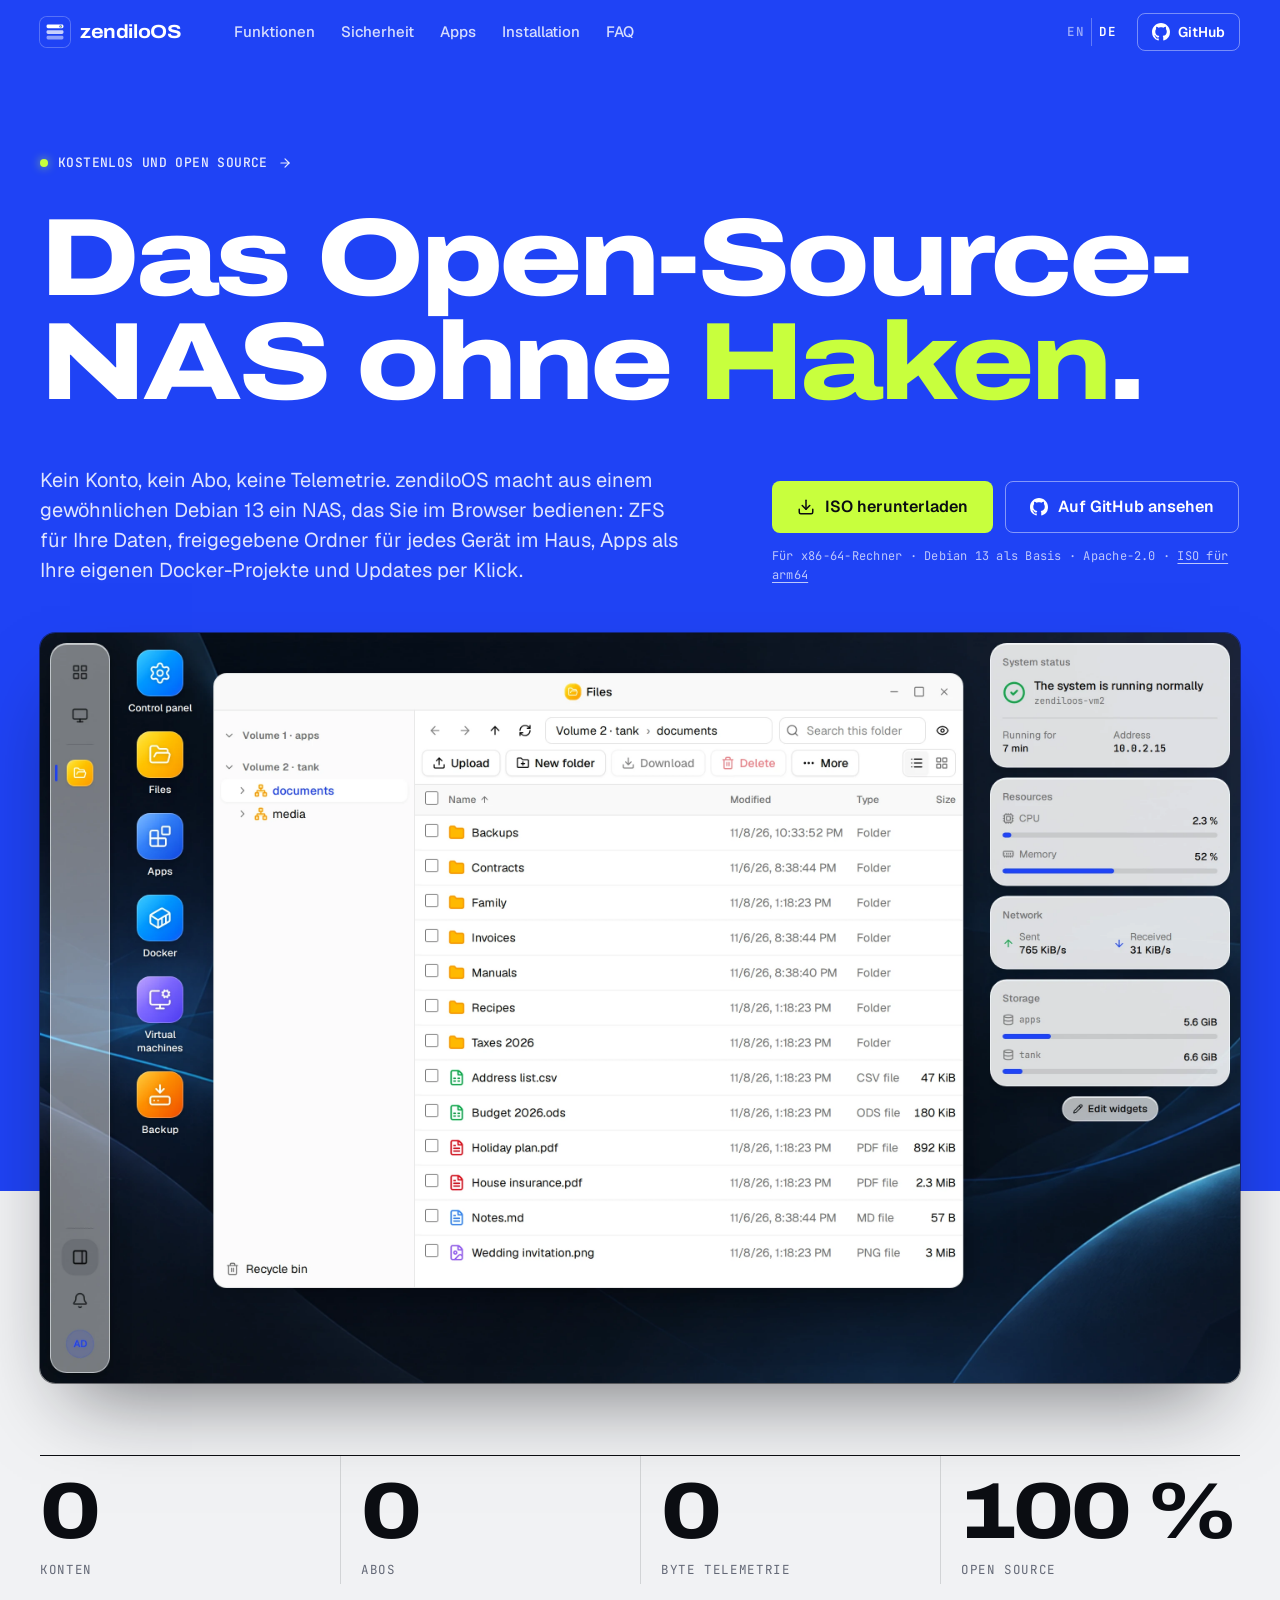
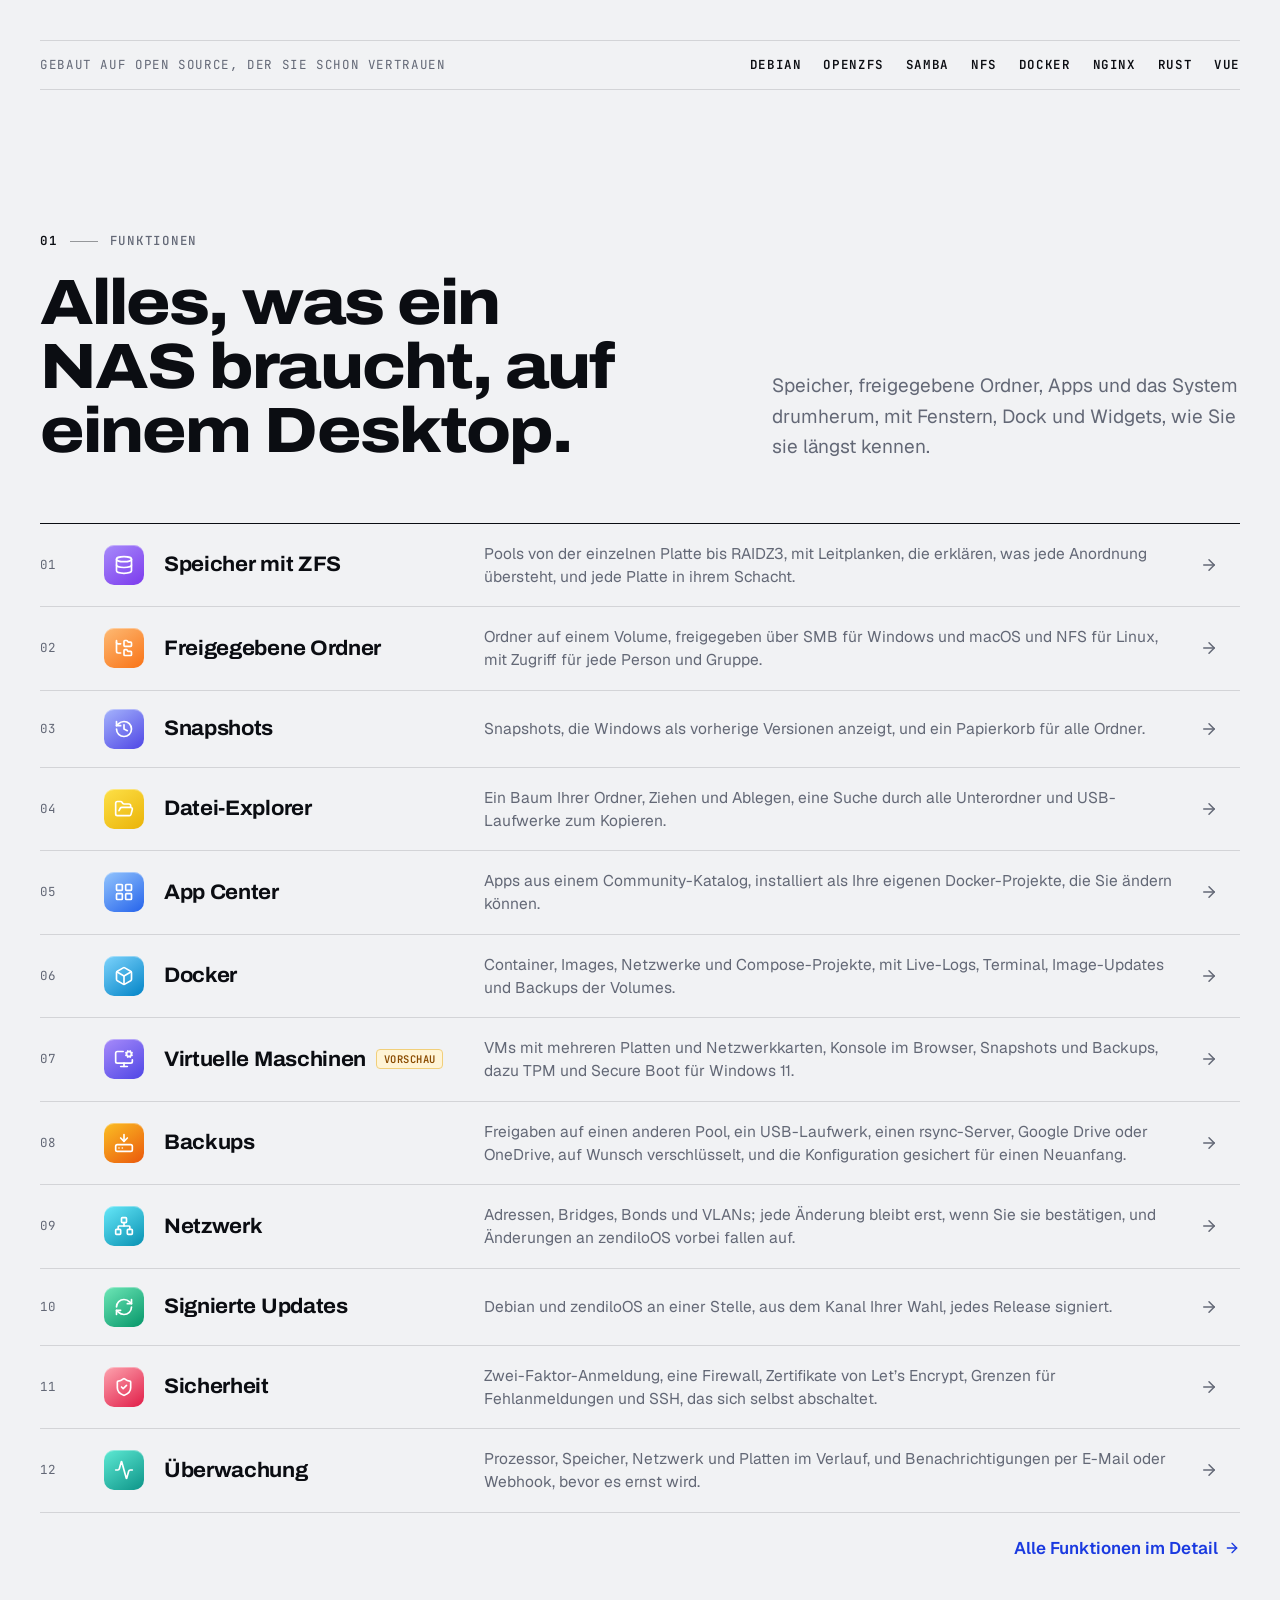
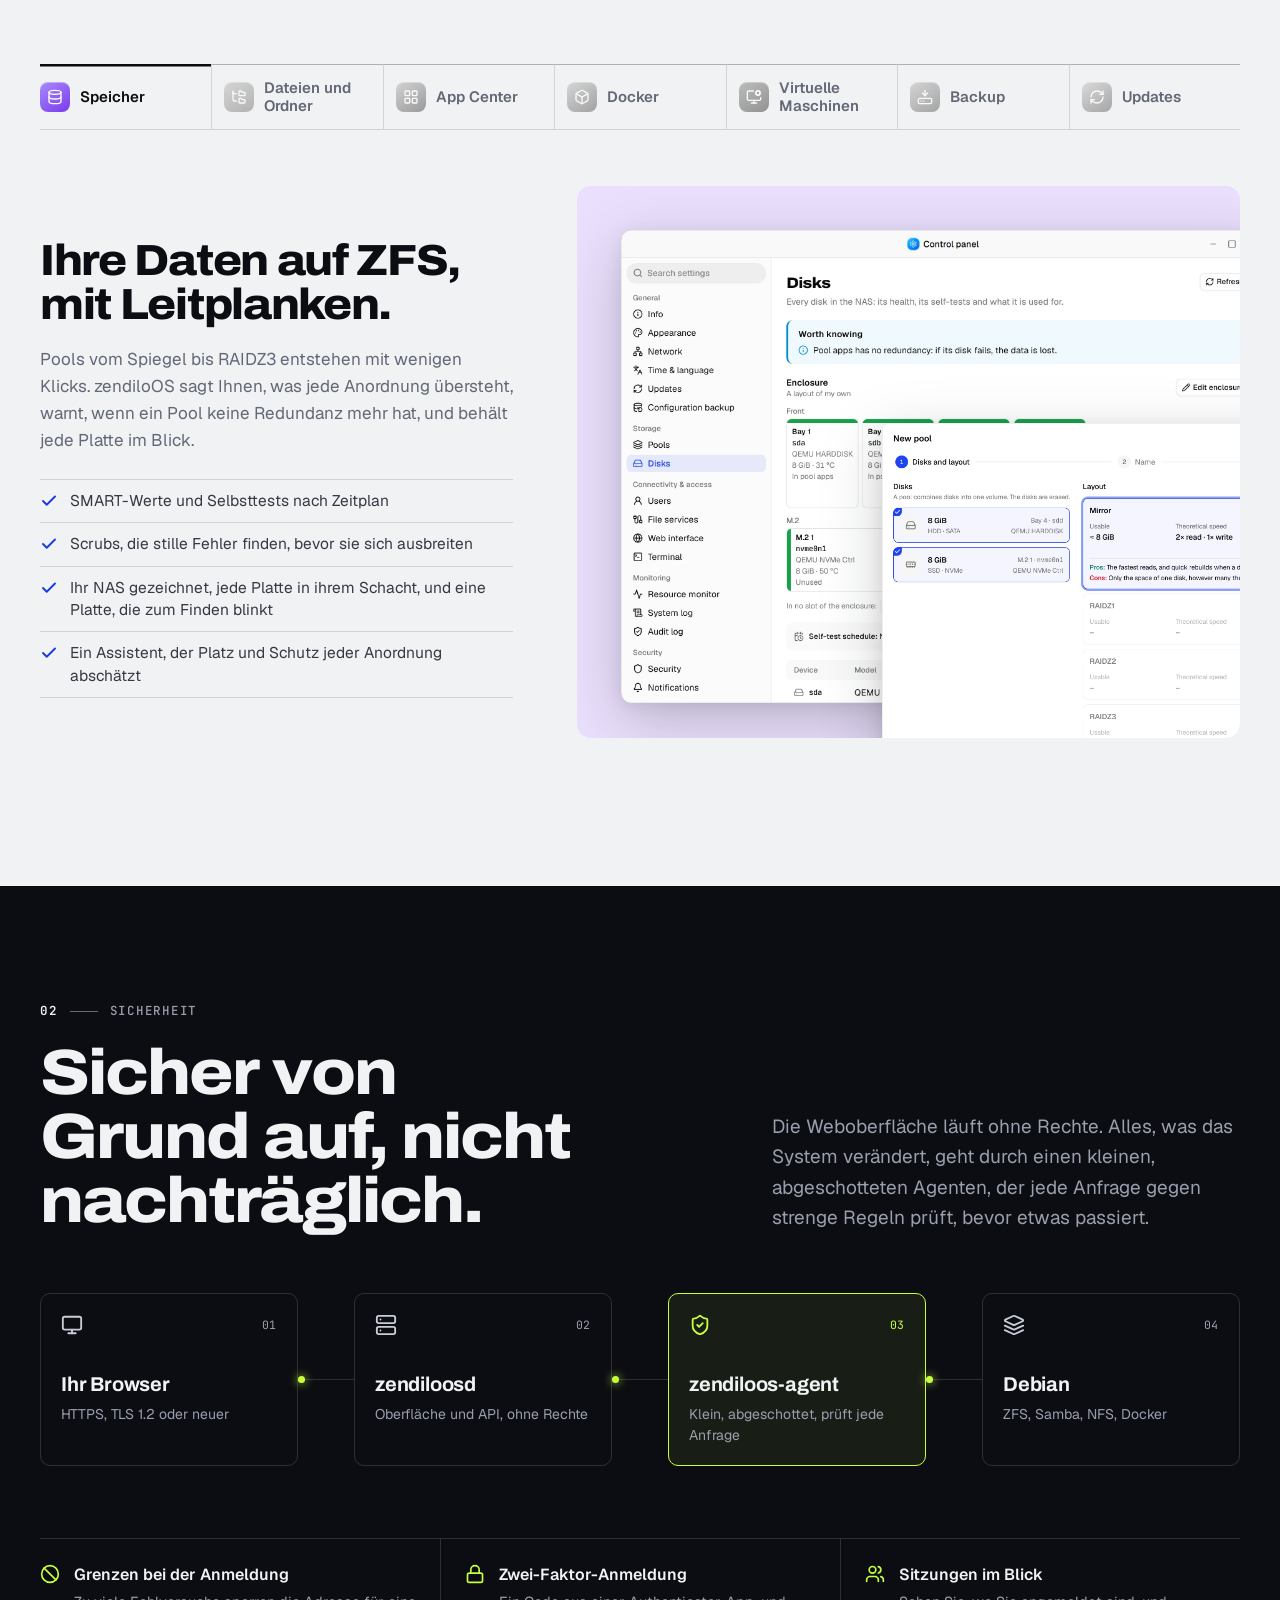
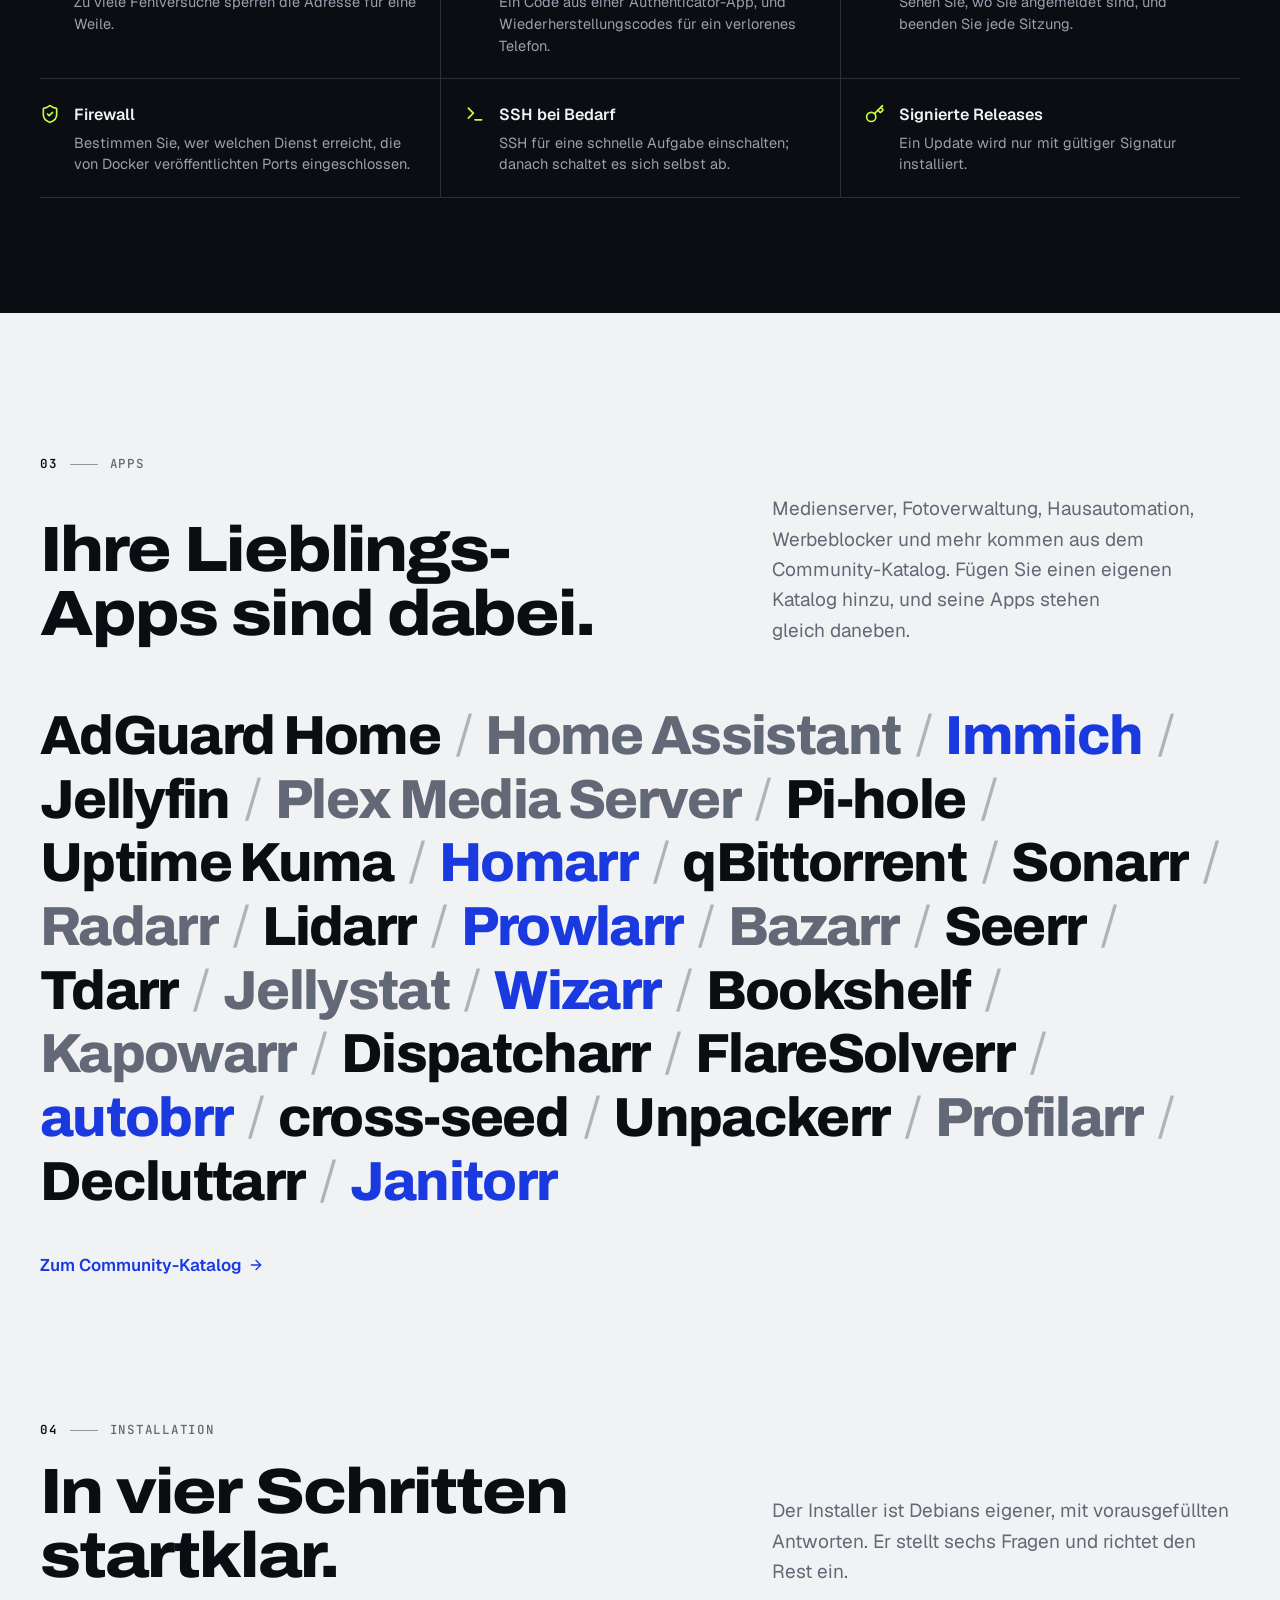
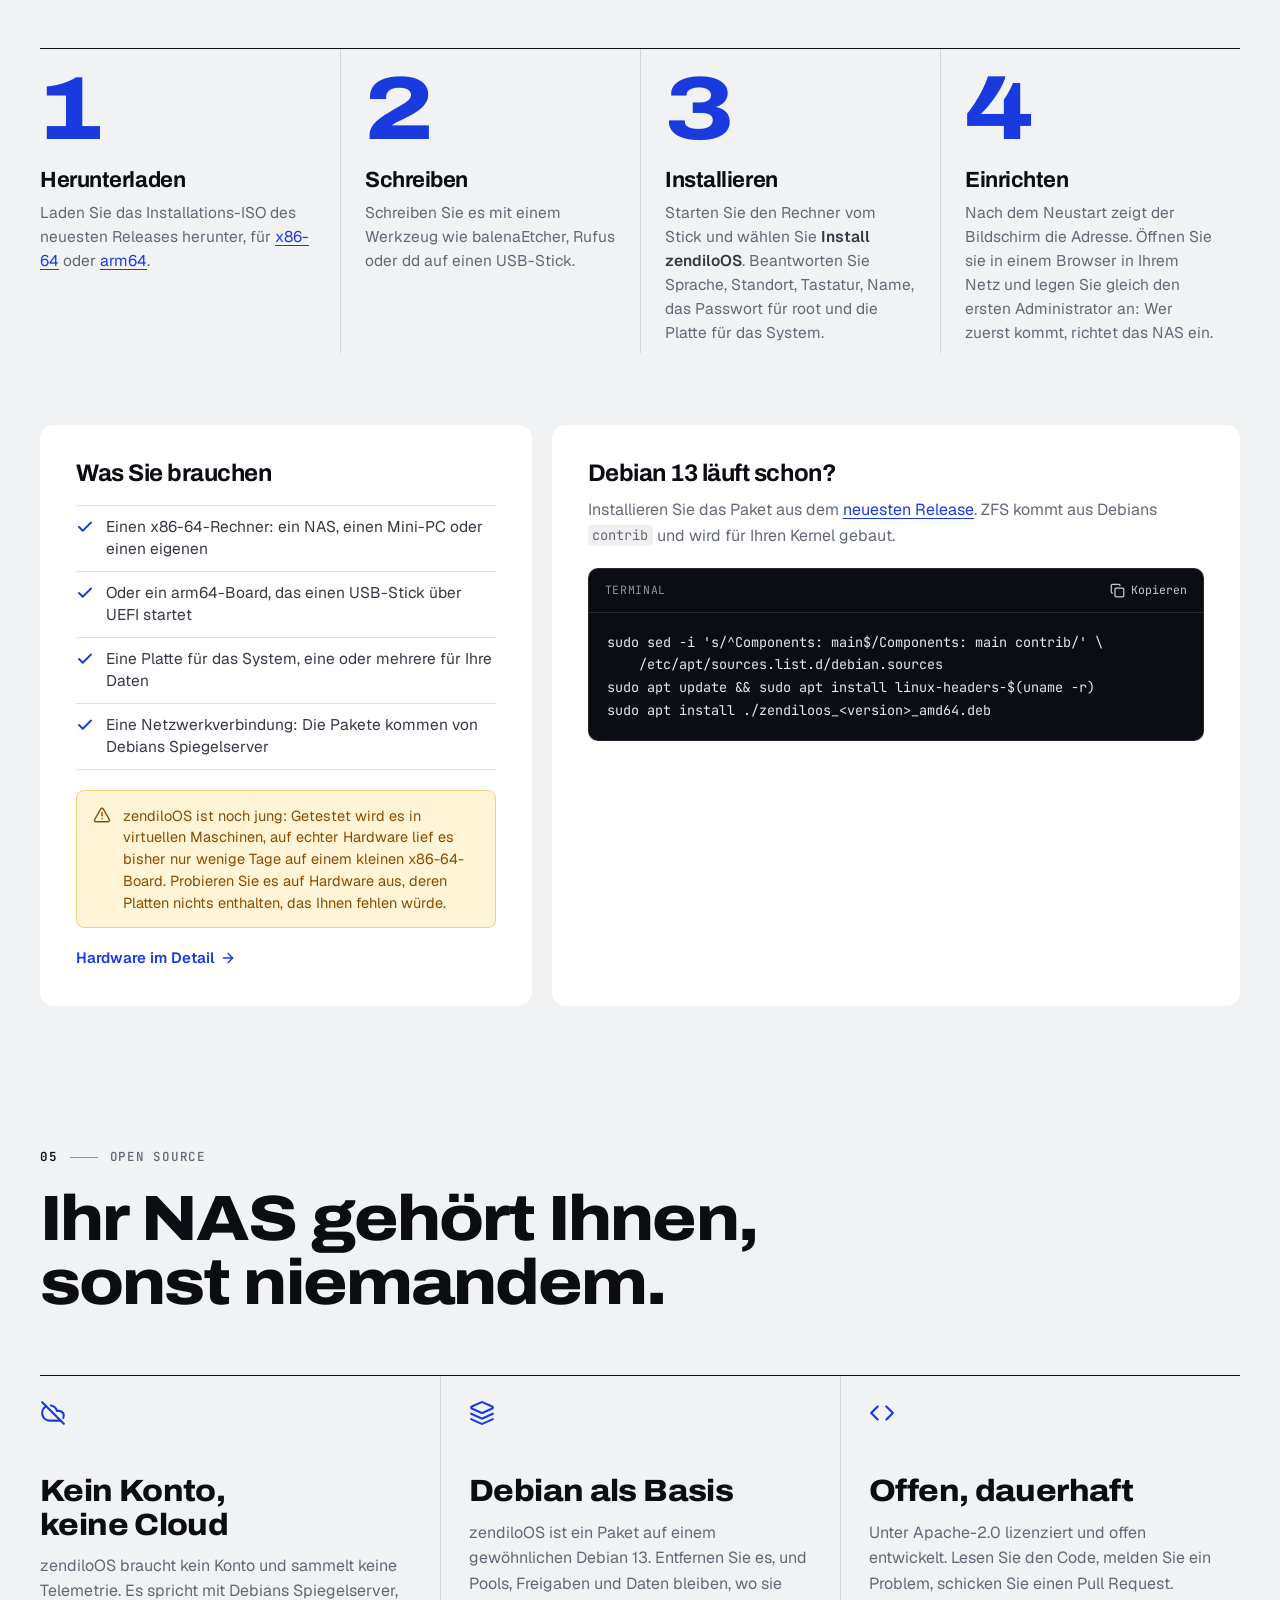
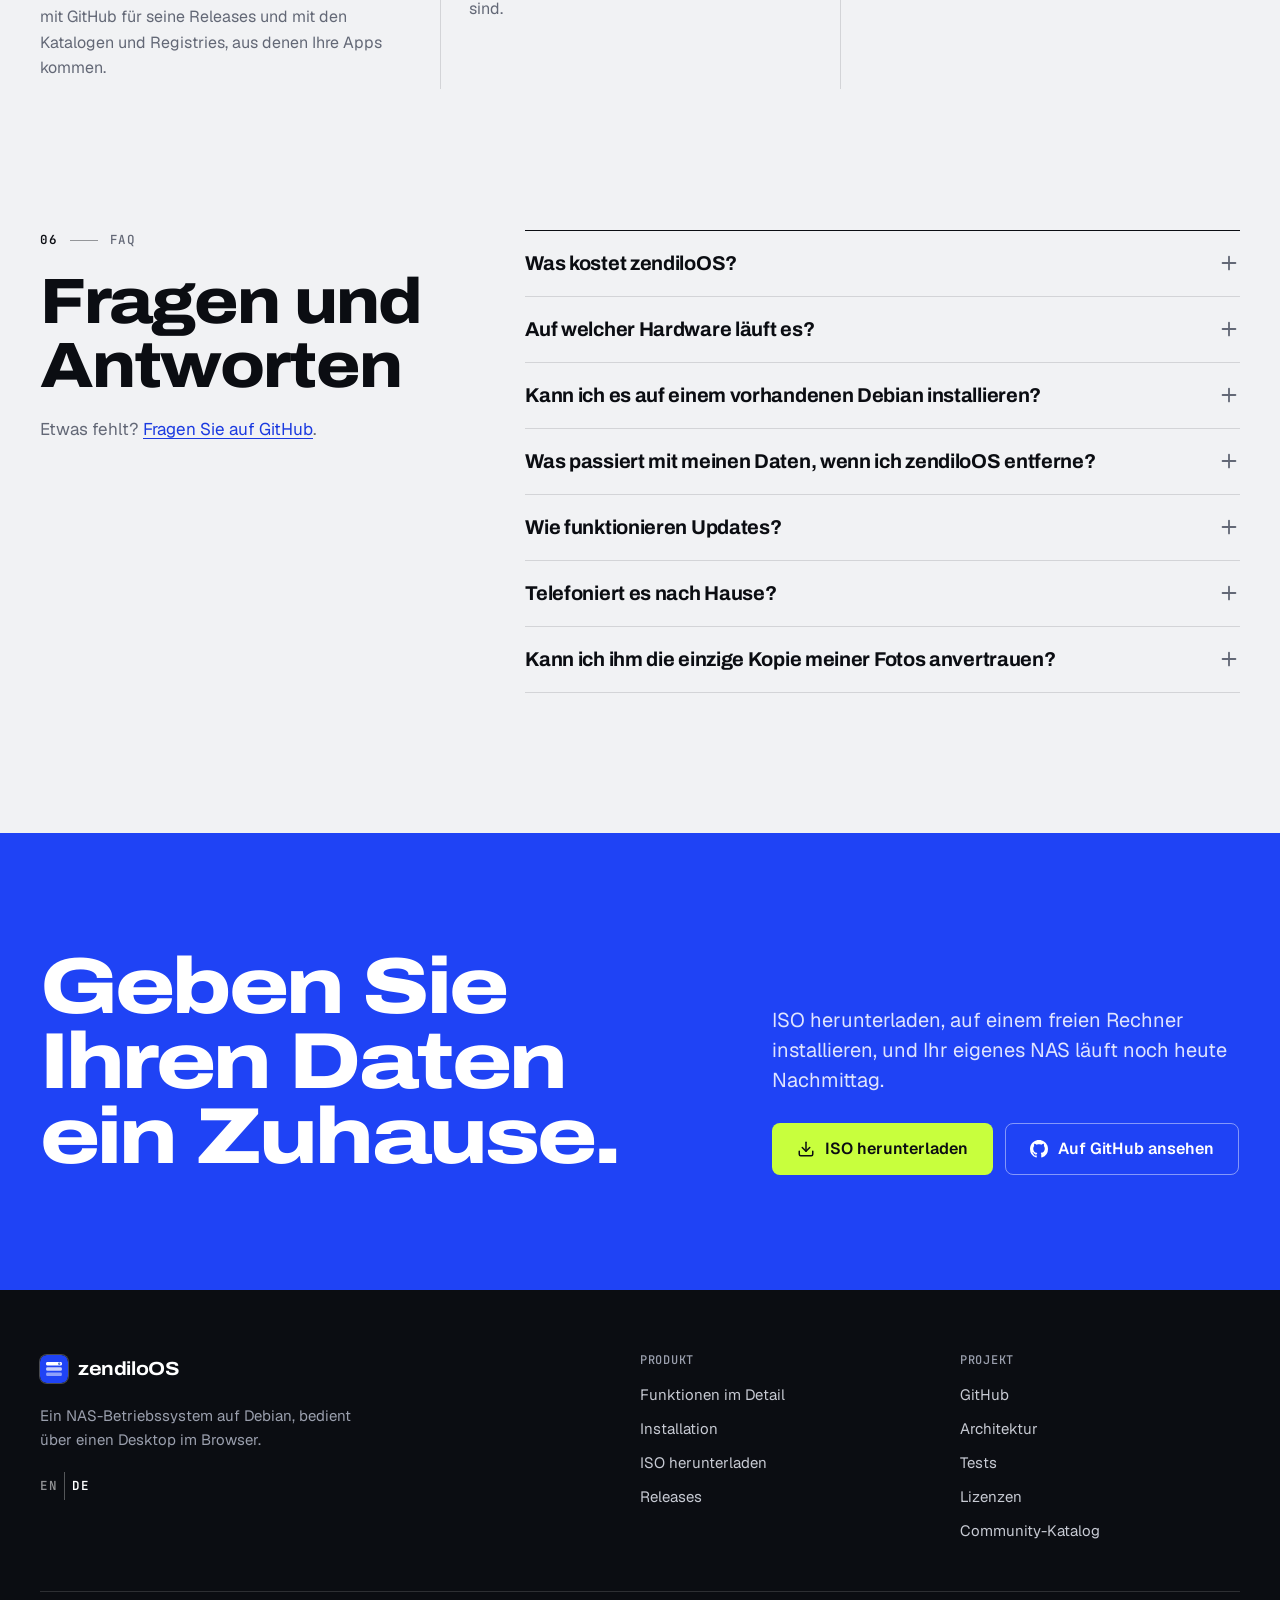
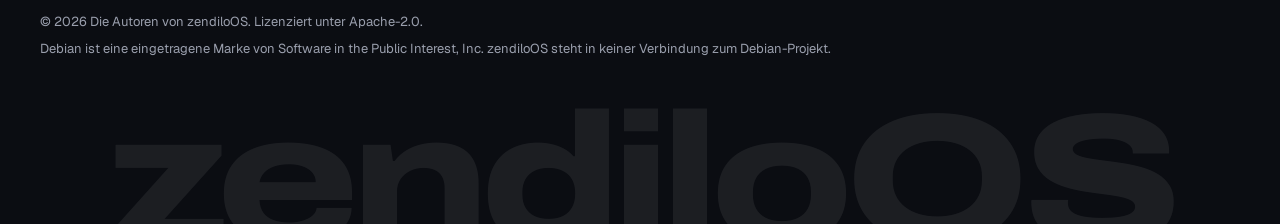
==== commit d2ff57c3: "Show the look of 0.5.0: the desktop, files, disks, the pool wizard, apps, Docker and updates anew Se" ====
--- a/de/index.html
+++ b/de/index.html
@@ -244,7 +244,7 @@
             <p>Einmal am Tag sucht zendiloOS nach Updates: Debians Paketen und neuen Releases von zendiloOS selbst. Sie entscheiden, wann installiert wird, und das NAS startet nur neu, wenn Sie es sagen.</p>
             <ul class="checks"><li><svg class="i" width="18" height="18" viewBox="0 0 24 24" fill="none" stroke="currentColor" stroke-width="2" stroke-linecap="round" stroke-linejoin="round" aria-hidden="true"><path d="M20 6 9 17l-5-5"/></svg><span>Stabil, Test oder Entwicklung: Sie wählen den Kanal</span></li><li><svg class="i" width="18" height="18" viewBox="0 0 24 24" fill="none" stroke="currentColor" stroke-width="2" stroke-linecap="round" stroke-linejoin="round" aria-hidden="true"><path d="M20 6 9 17l-5-5"/></svg><span>Jedes Release signiert und vor der Installation geprüft</span></li><li><svg class="i" width="18" height="18" viewBox="0 0 24 24" fill="none" stroke="currentColor" stroke-width="2" stroke-linecap="round" stroke-linejoin="round" aria-hidden="true"><path d="M20 6 9 17l-5-5"/></svg><span>ZFS wird vor dem Neustart gegen einen neuen Kernel geprüft</span></li><li><svg class="i" width="18" height="18" viewBox="0 0 24 24" fill="none" stroke="currentColor" stroke-width="2" stroke-linecap="round" stroke-linejoin="round" aria-hidden="true"><path d="M20 6 9 17l-5-5"/></svg><span>Ein Kernel ohne sein ZFS-Modul startet nie: GRUB bleibt bei einem, der es hat </span></li></ul>
           </div>
-          <div class="stage" style="--c1:#6ee7b7;--c2:#059669"><picture class=""><source srcset="../assets/img/updates-dark.webp" media="(prefers-color-scheme: dark)"><img src="../assets/img/updates-light.webp" width="2064" height="1520" alt="Updates in der Systemsteuerung: zendiloOS 0.5.0~rc.1 ist installiert; der neueste Kernel hat noch kein ZFS-Modul, daher startet das NAS weiter den vorigen." loading="lazy" decoding="async"></picture></div>
+          <div class="stage" style="--c1:#6ee7b7;--c2:#059669"><picture class=""><source srcset="../assets/img/updates-dark.webp" media="(prefers-color-scheme: dark)"><img src="../assets/img/updates-light.webp" width="2064" height="1520" alt="Updates in der Systemsteuerung: zendiloOS 0.5.0 aus dem stabilen Kanal ist installiert, die Schritte des letzten Updates sind erledigt, alles ist aktuell." loading="lazy" decoding="async"></picture></div>
         </article>
       </div>
     </div>
